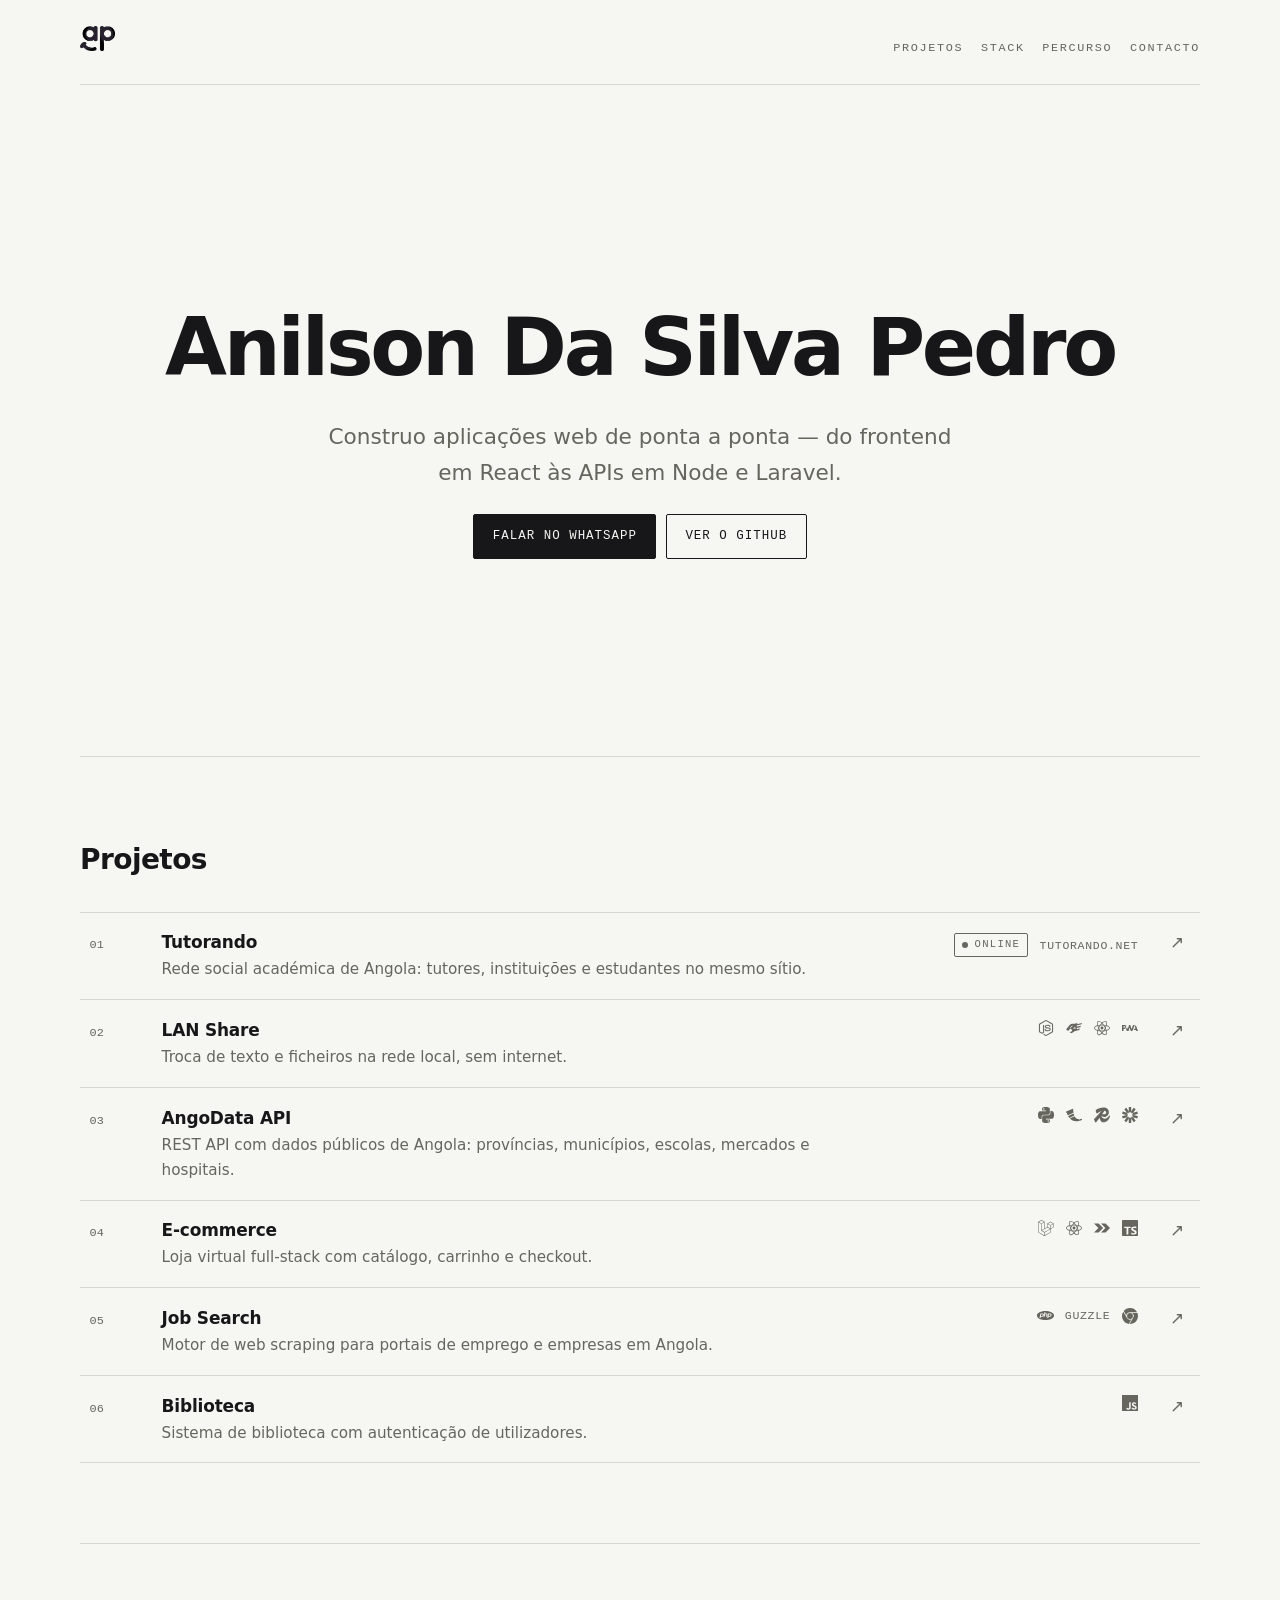
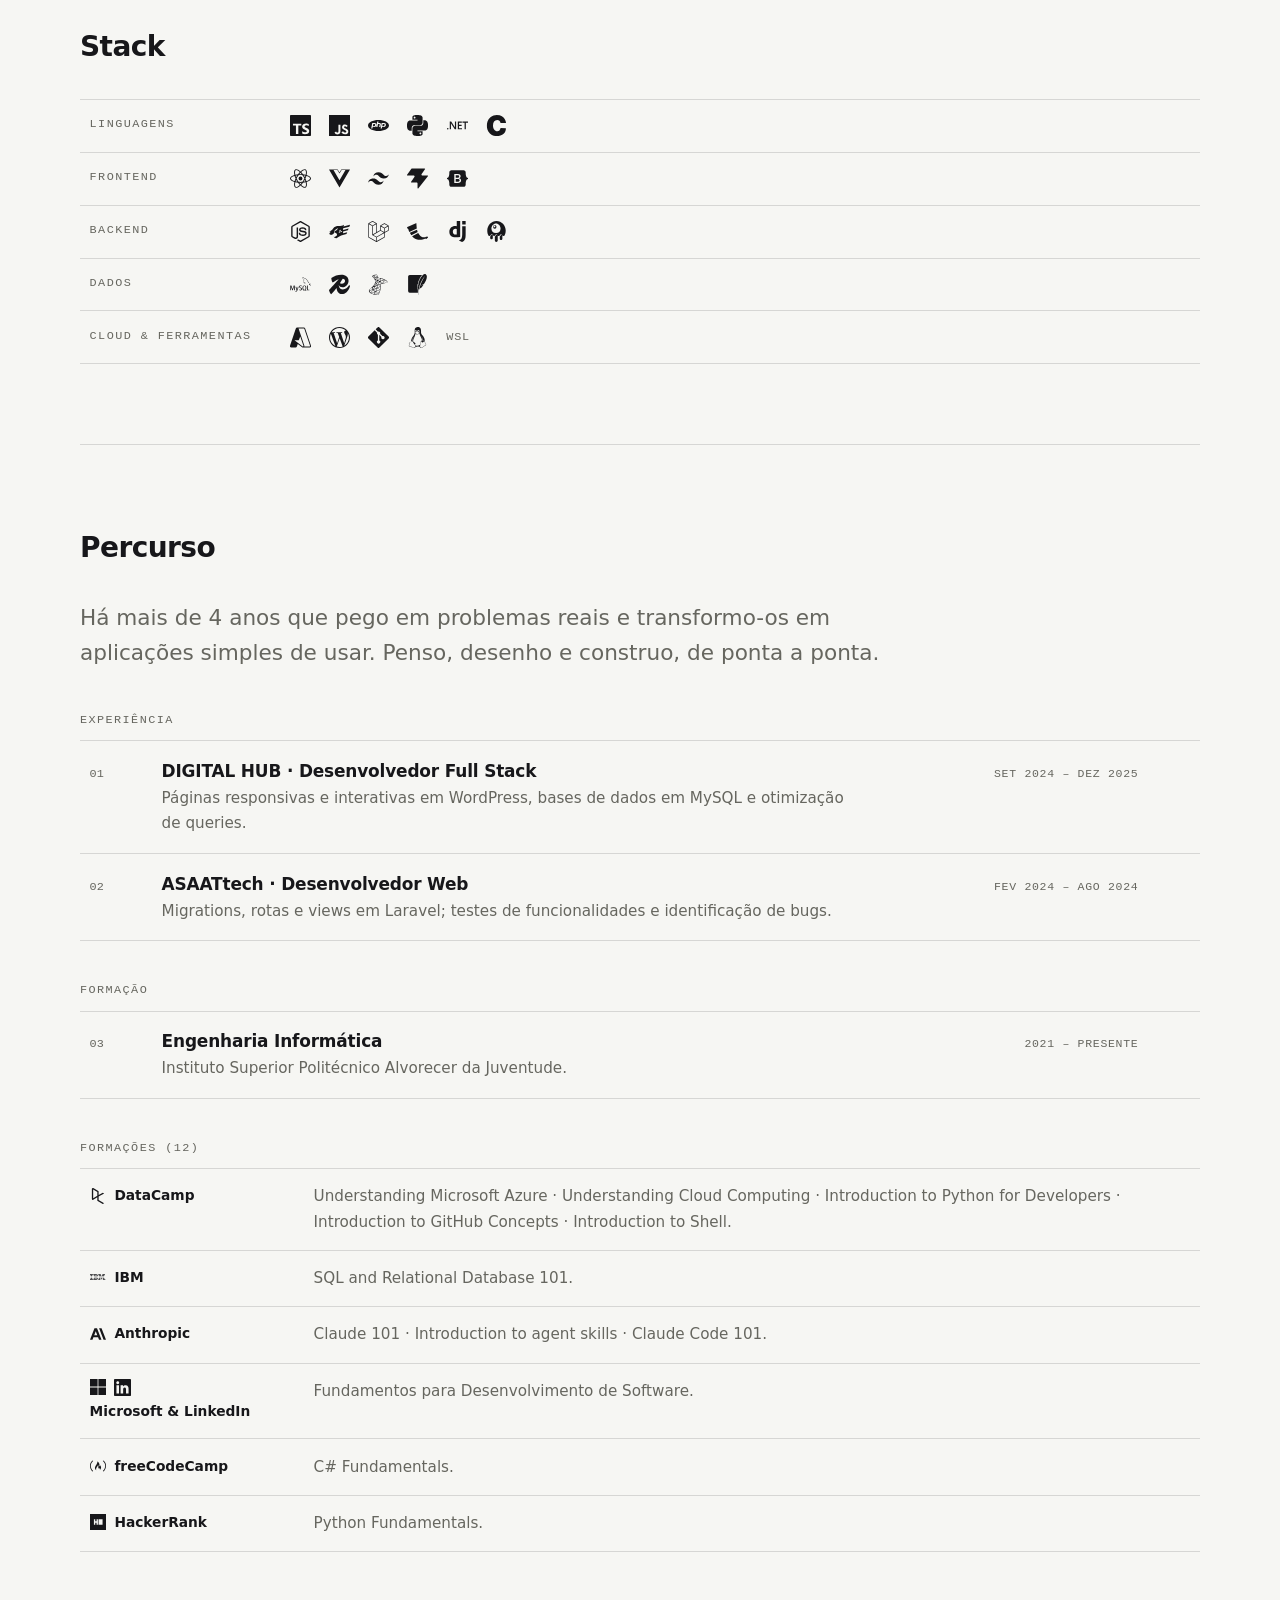
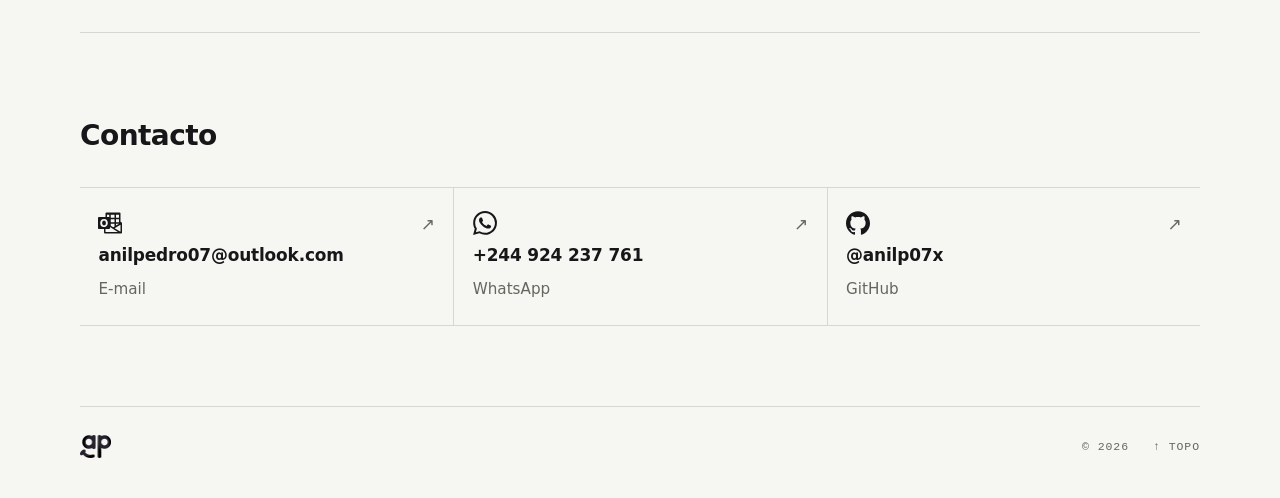
==== index.html @ 304716e7 "Entrada do percurso: problemas reais em aplicacoes simples" ====
<!doctype html>
<html lang="pt-AO">
<head>
  <meta charset="utf-8">
  <meta name="viewport" content="width=device-width, initial-scale=1">
  <title>Anilson Da Silva Pedro — Full-stack Developer</title>
  <meta name="description" content="Full-stack Developer em Luanda, Angola. React, Node.js, Laravel e Python. Projetos, stack e contactos.">
  <meta name="author" content="Anilson Da Silva Pedro">
  <meta name="color-scheme" content="light dark">
  <meta name="theme-color" content="#f6f6f3" media="(prefers-color-scheme: light)">
  <meta name="theme-color" content="#101012" media="(prefers-color-scheme: dark)">

  <!-- Atualize este endereço se o site não ficar em https://anilp07x.github.io/prtfolio/ -->
  <link rel="canonical" href="https://anilp07x.github.io/prtfolio/">
  <meta property="og:type" content="website">
  <meta property="og:locale" content="pt_AO">
  <meta property="og:title" content="Anilson Da Silva Pedro — Full-stack Developer">
  <meta property="og:description" content="Aplicações web de ponta a ponta: React, Node.js, Laravel e Python. Luanda, Angola.">
  <meta property="og:url" content="https://anilp07x.github.io/prtfolio/">
  <!-- Cartão de partilha: a imagem é gerada a partir do logo (1200×630, papel
       e tinta). Sem ela o WhatsApp e o LinkedIn partilham texto sem nenhuma
       imagem. Endereço a atualizar com os de cima, se o site mudar. -->
  <meta property="og:image" content="https://anilp07x.github.io/prtfolio/og.png">
  <meta property="og:image:width" content="1200">
  <meta property="og:image:height" content="630">
  <meta property="og:image:alt" content="Anilson Da Silva Pedro — Full-stack Developer, Luanda, Angola">
  <meta name="twitter:card" content="summary_large_image">
  <meta name="twitter:image" content="https://anilp07x.github.io/prtfolio/og.png">

  <link rel="icon" href="favicon.png" type="image/png" sizes="192x192">
  <link rel="stylesheet" href="assets/css/style.css">

  <script type="application/ld+json">
  {
    "@context": "https://schema.org",
    "@type": "Person",
    "name": "Anilson Da Silva Pedro",
    "jobTitle": "Full-stack Developer",
    "email": "mailto:anilpedro07@outlook.com",
    "address": { "@type": "PostalAddress", "addressLocality": "Luanda", "addressCountry": "AO" },
    "sameAs": ["https://github.com/anilp07x", "https://www.linkedin.com/in/anilson-pedro"],
    "knowsAbout": ["TypeScript", "React", "Node.js", "Fastify", "Laravel", "PHP", "Python", "Flask", "Redis", "Vue", "Tailwind CSS", "Vite", "C#"]
  }
  </script>
</head>
<body>
  <!-- O link de saltar fica fora do conteúdo suavizado: em foco aparece
       sempre no canto do ecrã, independentemente da posição do scroll. -->
  <a class="skip" href="#projetos">Saltar para os projetos</a>

  <!-- Barra persistente. Vive fora do wrapper do ScrollSmoother (que é fixo),
       por isso não é arrastada pelo conteúdo; aparece quando o cabeçalho sai
       de ecrã e marca a secção ativa. Sem JavaScript nunca aparece e o
       cabeçalho normal continua a fazer o trabalho. -->
  <div class="topbar" data-topbar>
    <div class="wrap topbar__inner">
      <a class="topbar__name" href="#topo">
        <img src="logo.png" alt="Anilson Da Silva Pedro" width="505" height="367">
      </a>
      <nav class="topbar__nav" aria-label="Navegação rápida">
        <a href="#projetos">Projetos</a>
        <a href="#stack">Stack</a>
        <a href="#percurso">Percurso</a>
        <a href="#contacto">Contacto</a>
      </nav>
    </div>
  </div>

  <!-- Estrutura pedida pelo ScrollSmoother: o wrapper é fixo e o conteúdo
       é deslocado por transform. Sem JavaScript os dois divs são blocos
       normais e a página rola como sempre. -->
  <div id="smooth-wrapper">
    <div id="smooth-content">
      <div class="wrap">
        <header class="top" id="topo">
          <a class="top__name" href="#topo">
            <img src="logo.png" alt="Anilson Da Silva Pedro" width="505" height="367">
          </a>
          <nav class="top__nav" aria-label="Secções">
            <a href="#projetos">Projetos</a>
            <a href="#stack">Stack</a>
            <a href="#percurso">Percurso</a>
            <a href="#contacto">Contacto</a>
          </nav>
        </header>

        <main>
          <section class="hero" aria-labelledby="nome" data-hero>
            <!-- Campo generativo desenhado em canvas atrás do texto: a grelha
                 de pontos abre um vazio com a forma do nome. É decoração — sem
                 JavaScript fica vazio e não se perde informação nenhuma. -->
            <canvas class="hero__field" data-field aria-hidden="true"></canvas>
            <span class="hero__rule" aria-hidden="true"></span>
            <h1 id="nome" data-split-words>Anilson Da Silva Pedro</h1>
            <div class="hero__foot">
              <p class="lead">Construo aplicações web de ponta a ponta — do frontend em React às APIs em Node e Laravel.</p>
              <p class="actions">
                <a class="btn btn--ink" href="https://wa.me/244924237761?text=Ol%C3%A1%20Anilson%2C%20vi%20o%20seu%20portf%C3%B3lio." target="_blank" rel="noopener">Falar no WhatsApp</a>
                <a class="btn" href="https://github.com/anilp07x" target="_blank" rel="noopener">Ver o GitHub</a>
              </p>
            </div>
          </section>

          <section class="section" id="projetos" aria-labelledby="projetos-h">
            <h2 id="projetos-h">Projetos</h2>
            <ul class="list">
              <li data-reveal>
                <a class="row" href="https://tutorando.net/" target="_blank" rel="noopener">
                  <span class="row__num">01</span>
                  <span class="row__body">
                    <span class="row__title">Tutorando</span>
                    <span class="row__desc">Rede social académica de Angola: tutores, instituições e estudantes no mesmo sítio.</span>
                  </span>
                  <span class="row__meta row__meta--live">
                    <span class="row__live">Online</span>
                    <span>tutorando.net</span>
                  </span>
                  <span class="row__arrow" aria-hidden="true">↗</span>
                </a>
              </li>
              <li data-reveal data-delay="0.04">
                <a class="row" href="https://github.com/anilp07x/lan-share" target="_blank" rel="noopener">
                  <span class="row__num">02</span>
                  <span class="row__body">
                    <span class="row__title">LAN Share</span>
                    <span class="row__desc">Troca de texto e ficheiros na rede local, sem internet.</span>
                  </span>
                  <span class="row__meta row__meta--icons">
                    <span class="icon icon--nodejs" role="img" aria-label="Node.js"></span>
                    <span class="icon icon--fastify" role="img" aria-label="Fastify"></span>
                    <span class="icon icon--react" role="img" aria-label="React"></span>
                    <span class="icon icon--pwa" role="img" aria-label="PWA"></span>
                  </span>
                  <span class="row__arrow" aria-hidden="true">↗</span>
                </a>
              </li>
              <li data-reveal data-delay="0.08">
                <a class="row" href="https://github.com/anilp07x/angodata-api" target="_blank" rel="noopener">
                  <span class="row__num">03</span>
                  <span class="row__body">
                    <span class="row__title">AngoData API</span>
                    <span class="row__desc">REST API com dados públicos de Angola: províncias, municípios, escolas, mercados e hospitais.</span>
                  </span>
                  <span class="row__meta row__meta--icons">
                    <span class="icon icon--python" role="img" aria-label="Python"></span>
                    <span class="icon icon--flask" role="img" aria-label="Flask"></span>
                    <span class="icon icon--redis" role="img" aria-label="Redis"></span>
                    <span class="icon icon--jwt" role="img" aria-label="JWT"></span>
                  </span>
                  <span class="row__arrow" aria-hidden="true">↗</span>
                </a>
              </li>
              <li data-reveal data-delay="0.12">
                <a class="row" href="https://github.com/anilp07x/e-commerce" target="_blank" rel="noopener">
                  <span class="row__num">04</span>
                  <span class="row__body">
                    <span class="row__title">E-commerce</span>
                    <span class="row__desc">Loja virtual full-stack com catálogo, carrinho e checkout.</span>
                  </span>
                  <span class="row__meta row__meta--icons">
                    <span class="icon icon--laravel" role="img" aria-label="Laravel"></span>
                    <span class="icon icon--react" role="img" aria-label="React"></span>
                    <span class="icon icon--inertia" role="img" aria-label="Inertia"></span>
                    <span class="icon icon--typescript" role="img" aria-label="TypeScript"></span>
                  </span>
                  <span class="row__arrow" aria-hidden="true">↗</span>
                </a>
              </li>
              <li data-reveal data-delay="0.16">
                <a class="row" href="https://github.com/anilp07x/job-search" target="_blank" rel="noopener">
                  <span class="row__num">05</span>
                  <span class="row__body">
                    <span class="row__title">Job Search</span>
                    <span class="row__desc">Motor de web scraping para portais de emprego e empresas em Angola.</span>
                  </span>
                  <span class="row__meta row__meta--icons">
                    <span class="icon icon--php" role="img" aria-label="PHP"></span>
                    <span>Guzzle</span>
                    <span class="icon icon--googlechrome" role="img" aria-label="Chrome headless"></span>
                  </span>
                  <span class="row__arrow" aria-hidden="true">↗</span>
                </a>
              </li>
              <li data-reveal data-delay="0.2">
                <a class="row" href="https://github.com/anilp07x/biblioteca" target="_blank" rel="noopener">
                  <span class="row__num">06</span>
                  <span class="row__body">
                    <span class="row__title">Biblioteca</span>
                    <span class="row__desc">Sistema de biblioteca com autenticação de utilizadores.</span>
                  </span>
                  <span class="row__meta row__meta--icons">
                    <span class="icon icon--javascript" role="img" aria-label="JavaScript"></span>
                  </span>
                  <span class="row__arrow" aria-hidden="true">↗</span>
                </a>
              </li>
            </ul>
          </section>

          <section class="section" id="stack" aria-labelledby="stack-h">
            <h2 id="stack-h">Stack</h2>
            <dl class="stack">
              <div data-reveal>
                <dt>Linguagens</dt>
                <dd class="stack__icons">
                  <span class="icon icon--typescript" role="img" aria-label="TypeScript"></span>
                  <span class="icon icon--javascript" role="img" aria-label="JavaScript"></span>
                  <span class="icon icon--php" role="img" aria-label="PHP"></span>
                  <span class="icon icon--python" role="img" aria-label="Python"></span>
                  <span class="icon icon--csharp" role="img" aria-label="C#"></span>
                  <span class="icon icon--c" role="img" aria-label="C"></span>
                </dd>
              </div>
              <div data-reveal data-delay="0.05">
                <dt>Frontend</dt>
                <dd class="stack__icons">
                  <span class="icon icon--react" role="img" aria-label="React"></span>
                  <span class="icon icon--vuejs" role="img" aria-label="Vue.js"></span>
                  <span class="icon icon--tailwindcss" role="img" aria-label="Tailwind CSS"></span>
                  <span class="icon icon--vite" role="img" aria-label="Vite"></span>
                  <span class="icon icon--bootstrap" role="img" aria-label="Bootstrap"></span>
                </dd>
              </div>
              <div data-reveal data-delay="0.1">
                <dt>Backend</dt>
                <dd class="stack__icons">
                  <span class="icon icon--nodejs" role="img" aria-label="Node.js"></span>
                  <span class="icon icon--fastify" role="img" aria-label="Fastify"></span>
                  <span class="icon icon--laravel" role="img" aria-label="Laravel"></span>
                  <span class="icon icon--flask" role="img" aria-label="Flask"></span>
                  <span class="icon icon--django" role="img" aria-label="Django"></span>
                  <span class="icon icon--livewire" role="img" aria-label="Livewire"></span>
                </dd>
              </div>
              <div data-reveal data-delay="0.15">
                <dt>Dados</dt>
                <dd class="stack__icons">
                  <span class="icon icon--mysql" role="img" aria-label="MySQL"></span>
                  <span class="icon icon--redis" role="img" aria-label="Redis"></span>
                  <span class="icon icon--sqlserver" role="img" aria-label="SQL Server"></span>
                  <span class="icon icon--sqlite" role="img" aria-label="SQLite"></span>
                </dd>
              </div>
              <div data-reveal data-delay="0.2">
                <dt>Cloud &amp; ferramentas</dt>
                <dd class="stack__icons">
                  <span class="icon icon--azure" role="img" aria-label="Microsoft Azure"></span>
                  <span class="icon icon--wordpress" role="img" aria-label="WordPress"></span>
                  <span class="icon icon--git" role="img" aria-label="Git"></span>
                  <span class="icon icon--linux" role="img" aria-label="Linux"></span>
                  <!-- O simple-icons não tem WSL, por isso fica como texto — o
                       mesmo tratamento do Guzzle nas linhas de projeto. -->
                  <span class="stack__text">WSL</span>
                </dd>
              </div>
            </dl>
          </section>

          <!-- Percurso: os dados do CV. As linhas são divs (não links) e por
               isso não invertem como as de projetos e contactos. -->
          <section class="section" id="percurso" aria-labelledby="percurso-h">
            <h2 id="percurso-h">Percurso</h2>
            <p class="lead percurso__lead">Há mais de 4 anos que pego em problemas reais e transformo-os em aplicações simples de usar. Penso, desenho e construo, de ponta a ponta.</p>

            <h3 class="sub">Experiência</h3>
            <ul class="list">
              <li data-reveal>
                <div class="row row--plain">
                  <span class="row__num">01</span>
                  <span class="row__body">
                    <span class="row__title">DIGITAL HUB · Desenvolvedor Full Stack</span>
                    <span class="row__desc">Páginas responsivas e interativas em WordPress, bases de dados em MySQL e otimização de queries.</span>
                  </span>
                  <span class="row__meta">Set 2024 – Dez 2025</span>
                </div>
              </li>
              <li data-reveal data-delay="0.05">
                <div class="row row--plain">
                  <span class="row__num">02</span>
                  <span class="row__body">
                    <span class="row__title">ASAATtech · Desenvolvedor Web</span>
                    <span class="row__desc">Migrations, rotas e views em Laravel; testes de funcionalidades e identificação de bugs.</span>
                  </span>
                  <span class="row__meta">Fev 2024 – Ago 2024</span>
                </div>
              </li>
            </ul>

            <h3 class="sub">Formação</h3>
            <ul class="list">
              <li data-reveal>
                <div class="row row--plain">
                  <span class="row__num">03</span>
                  <span class="row__body">
                    <span class="row__title">Engenharia Informática</span>
                    <span class="row__desc">Instituto Superior Politécnico Alvorecer da Juventude.</span>
                  </span>
                  <span class="row__meta">2021 – Presente</span>
                </div>
              </li>
            </ul>

            <h3 class="sub">Formações (12)</h3>
            <!-- Uma linha por entidade, com o logotipo no lugar da etiqueta.
                 Os nomes dos cursos ficam em texto: não dependem do hover. -->
            <dl class="stack certs">
              <div data-reveal>
                <dt><span class="icon icon--datacamp" role="img" aria-label="DataCamp"></span>DataCamp</dt>
                <dd>Understanding Microsoft Azure · Understanding Cloud Computing · Introduction to Python for Developers · Introduction to GitHub Concepts · Introduction to Shell.</dd>
              </div>
              <div data-reveal data-delay="0.04">
                <dt><span class="icon icon--ibm" role="img" aria-label="IBM"></span>IBM</dt>
                <dd>SQL and Relational Database 101.</dd>
              </div>
              <div data-reveal data-delay="0.08">
                <dt><span class="icon icon--anthropic" role="img" aria-label="Anthropic"></span>Anthropic</dt>
                <dd>Claude 101 · Introduction to agent skills · Claude Code 101.</dd>
              </div>
              <div data-reveal data-delay="0.12">
                <dt><span class="icon icon--microsoft" role="img" aria-label="Microsoft"></span><span class="icon icon--linkedin" role="img" aria-label="LinkedIn"></span>Microsoft &amp; LinkedIn</dt>
                <dd>Fundamentos para Desenvolvimento de Software.</dd>
              </div>
              <div data-reveal data-delay="0.16">
                <dt><span class="icon icon--freecodecamp" role="img" aria-label="freeCodeCamp"></span>freeCodeCamp</dt>
                <dd>C# Fundamentals.</dd>
              </div>
              <div data-reveal data-delay="0.2">
                <dt><span class="icon icon--hackerrank" role="img" aria-label="HackerRank"></span>HackerRank</dt>
                <dd>Python Fundamentals.</dd>
              </div>
            </dl>
          </section>

          <section class="section" id="contacto" aria-labelledby="contacto-h">
            <h2 id="contacto-h">Contacto</h2>
            <!-- Três canais, um por coluna (em ecrã estreito ficam empilhados).
                 Cada bloco é um link, por isso mantém a inversão e o popover
                 do ícone das listas. -->
            <div class="contacts">
              <a class="contact" href="mailto:anilpedro07@outlook.com" data-reveal>
                <span class="icon icon--outlook" data-tip="E-mail" aria-hidden="true"></span>
                <span class="contact__title">anilpedro07@outlook.com</span>
                <span class="contact__desc">E-mail</span>
                <span class="contact__arrow" aria-hidden="true">↗</span>
              </a>
              <a class="contact" href="https://wa.me/244924237761" target="_blank" rel="noopener" data-reveal data-delay="0.06">
                <span class="icon icon--whatsapp" data-tip="WhatsApp" aria-hidden="true"></span>
                <span class="contact__title">+244 924 237 761</span>
                <span class="contact__desc">WhatsApp</span>
                <span class="contact__arrow" aria-hidden="true">↗</span>
              </a>
              <a class="contact" href="https://github.com/anilp07x" target="_blank" rel="noopener" data-reveal data-delay="0.12">
                <span class="icon icon--github" data-tip="GitHub" aria-hidden="true"></span>
                <span class="contact__title">@anilp07x</span>
                <span class="contact__desc">GitHub</span>
                <span class="contact__arrow" aria-hidden="true">↗</span>
              </a>
            </div>
          </section>
        </main>

        <footer class="foot">
          <img class="foot__mark" src="logo.png" alt="Anilson Da Silva Pedro" width="505" height="367">
          <p class="foot__end">
            <span>© <span id="year">2026</span></span>
            <a class="foot__top" href="#topo">↑ Topo</a>
          </p>
        </footer>
      </div>
    </div>
  </div>

  <script src="assets/vendor/gsap.min.js" defer></script>
  <script src="assets/vendor/ScrollTrigger.min.js" defer></script>
  <script src="assets/vendor/ScrollSmoother.min.js" defer></script>
  <script src="assets/vendor/SplitText.min.js" defer></script>
  <script src="assets/js/main.js" defer></script>
</body>
</html>
---- assets/css/style.css ----
/* Portfólio — papel e tinta, hairlines, tipografia do sistema. O GSAP anima a
   entrada e o scroll; o herói tem um campo de pontos em canvas (ver main.js). */

:root {
  color-scheme: light dark;

  --paper: #f6f6f3;
  --ink: #17171a;
  --muted: #66665f;
  --line: rgba(23, 23, 26, .14);
  --on-inverse-soft: rgba(246, 246, 243, .72);

  --bg: var(--paper);
  --fg: var(--ink);

  --sans: system-ui, -apple-system, "Segoe UI", Roboto, "Helvetica Neue", Arial, sans-serif;
  --mono: ui-monospace, SFMono-Regular, "SF Mono", Menlo, Consolas, "Liberation Mono", monospace;

  --wrap: 76rem;
  --pad: clamp(1.25rem, 4vw, 3rem);
  --hair: 1px solid var(--line);
  --ease: cubic-bezier(.2, .6, .2, 1);
}

@media (prefers-color-scheme: dark) {
  :root {
    --paper: #101012;
    --ink: #ececea;
    --muted: #a3a39c;
    --line: rgba(236, 236, 234, .16);
    --on-inverse-soft: rgba(16, 16, 18, .72);
  }
}

*, *::before, *::after { box-sizing: border-box; }

/* Sem `scroll-behavior: smooth`: quem suaviza o scroll é o ScrollSmoother e a
   transição nativa entraria em conflito com ele. Sem JavaScript o salto é
   imediato, que é o comportamento correto para movimento reduzido. */
html {
  -webkit-text-size-adjust: 100%;
}

body {
  margin: 0;
  background: var(--bg);
  color: var(--fg);
  font-family: var(--sans);
  font-size: clamp(1rem, .96rem + .18vw, 1.06rem);
  line-height: 1.65;
  -webkit-font-smoothing: antialiased;
}

.wrap {
  max-width: var(--wrap);
  margin-inline: auto;
  padding-inline: var(--pad);
}

::selection { background: var(--fg); color: var(--bg); }

/* ---------- cabeçalho ---------- */

.top {
  display: flex;
  flex-wrap: wrap;
  align-items: baseline;
  justify-content: space-between;
  gap: .5rem 1.5rem;
  padding-block: 1.6rem;
}

.top__nav,
.topbar__nav {
  display: flex;
  gap: 1.1rem;
  font-family: var(--mono);
  font-size: .74rem;
  letter-spacing: .14em;
  text-transform: uppercase;
}

/* O nome é o logo (imagem), não texto. */
.top__name,
.topbar__name { display: inline-flex; }

.top__name img { display: block; width: auto; height: 1.6rem; }

.topbar__name img { display: block; width: auto; height: 1.15rem; }

/* O logo é tinta escura: no tema escuro inverte, senão sumia no papel escuro. */
@media (prefers-color-scheme: dark) {
  .top__name img,
  .topbar__name img,
  .foot__mark { filter: invert(1); }
}

.top__nav a,
.topbar__nav a {
  position: relative;
  color: var(--muted);
  text-decoration: none;
  transition: color .18s var(--ease);
}

.top__nav a:hover,
.topbar__nav a:hover { color: var(--fg); }

/* ---------- barra persistente ---------- */

/* Vive fora do wrapper do ScrollSmoother (que é fixo), por isso não é
   arrastada pelo conteúdo. Sem JavaScript nunca é ativada e o cabeçalho
   normal continua a fazer o trabalho. */
.topbar {
  position: fixed;
  inset: 0 0 auto 0;
  z-index: 8;
  visibility: hidden;
  transform: translateY(-100%);
  background: var(--bg);
  border-bottom: var(--hair);
  transition: transform .3s var(--ease), visibility 0s linear .3s;
}

/* Na saída o `visibility` atrasa, para a barra não desaparecer de repente
   enquanto desliza. Escondida fica fora da árvore de acessibilidade e do tab. */
.topbar.is-on {
  visibility: visible;
  transform: none;
  transition: transform .3s var(--ease), visibility 0s;
}

.topbar__inner {
  display: flex;
  align-items: center;
  justify-content: space-between;
  gap: .75rem 1.5rem;
  padding-block: .7rem;
}

/* Secção ativa: tinta cheia e um filete por baixo, como as réguas da página. */
.topbar__nav a.is-active { color: var(--fg); }

.topbar__nav a.is-active::after {
  content: "";
  position: absolute;
  left: 0;
  right: 0;
  bottom: -.35em;
  height: 1px;
  background: currentColor;
}

/* ---------- herói ---------- */

.hero {
  position: relative;
  display: grid;
  align-content: center;
  gap: clamp(1.4rem, 3.5vh, 2.2rem);
  min-height: min(76vh, 42rem);
  padding-block: clamp(2.5rem, 8vh, 4.5rem) clamp(2rem, 5vh, 3.5rem);
  text-align: center;
}

/* Régua que o GSAP desenha no arranque. */
.hero__rule {
  position: absolute;
  inset: 0 0 auto 0;
  height: 1px;
  background: var(--line);
  transform-origin: 0 50%;
}

/* Campo generativo: canvas decorativo, esticado por todo o herói e atrás de
   tudo. Não recebe cliques nem aparece em leitores de ecrã. */
.hero__field {
  position: absolute;
  inset: 0;
  z-index: 0;
  display: block;
  width: 100%;
  height: 100%;
  pointer-events: none;
}

/* O conteúdo sobe acima do campo (é posicionado, para vencer a camada do
   canvas). A régua já é posicionada e vem depois no DOM, logo fica acima. */
#nome,
.hero__foot {
  position: relative;
  z-index: 1;
}

h1 {
  margin: 0;
  font-size: clamp(2.2rem, 6.5vw, 5rem);
  line-height: .98;
  letter-spacing: -.04em;
  font-weight: 800;
  text-wrap: balance;
}

/* Máscara de cada palavra do nome, criada pelo SplitText (`.word-mask`, com a
   palavra em `.word`); sem o plugin, main.js cria exatamente a mesma
   estrutura. O padding dá espaço a acentos e descidas e as margens negativas
   devolvem esse espaço ao layout, para nada ficar cortado. */
.word-mask {
  display: inline-block;
  overflow: clip;
  padding: .08em 0 .2em;
  margin: -.08em 0 -.2em;
}

.word { display: inline-block; }

/* Bio e botões centrados, um sob o outro, sob o nome. */
.hero__foot {
  display: grid;
  gap: 1.5rem;
}

.lead {
  margin: 0 auto;
  max-width: 46ch;
  font-size: clamp(1.05rem, 1rem + .55vw, 1.35rem);
  color: var(--muted);
}

.actions {
  display: flex;
  flex-wrap: wrap;
  justify-content: center;
  gap: .6rem;
  margin: 0;
}

.btn {
  display: inline-block;
  padding: .68rem 1.15rem;
  border: 1px solid var(--fg);
  border-radius: 2px;
  font-family: var(--mono);
  font-size: .78rem;
  letter-spacing: .08em;
  text-transform: uppercase;
  text-decoration: none;
  color: var(--fg);
  transition: background-color .18s var(--ease), color .18s var(--ease);
}

.btn:hover { background: var(--fg); color: var(--bg); }

.btn--ink { background: var(--fg); color: var(--bg); }

.btn--ink:hover { background: transparent; color: var(--fg); }

/* ---------- secções ---------- */

.section {
  padding-block: clamp(2.75rem, 9vh, 5rem);
  border-top: var(--hair);
}

h2 {
  margin: 0 0 1.75rem;
  font-size: clamp(1.25rem, 1rem + 1.1vw, 1.75rem);
  letter-spacing: -.02em;
  font-weight: 700;
}

/* ---------- listas (projetos e percurso) ---------- */

.list {
  list-style: none;
  margin: 0;
  padding: 0;
  border-top: var(--hair);
}

.list > li { border-bottom: var(--hair); }

.row {
  display: grid;
  grid-template-columns: 2.5rem minmax(0, 1fr) auto 1.25rem;
  grid-template-areas: "num body meta arrow";
  gap: .35rem 2rem;
  align-items: baseline;
  padding: 1.05rem .6rem;
  color: inherit;
  text-decoration: none;
  transition: background-color .18s var(--ease), color .18s var(--ease);
  /* O popover de qualquer ícone dentro da linha inverte com ela, senão seria
     tinta sobre tinta na inversão do hover. */
  --tip-bg: var(--bg);
  --tip-fg: var(--fg);
}

.row__num {
  grid-area: num;
  font-family: var(--mono);
  font-size: .74rem;
  color: var(--muted);
}

.row__body { grid-area: body; min-width: 0; }

.row__title { display: block; font-weight: 600; letter-spacing: -.01em; }

.row__desc {
  display: block;
  max-width: 72ch;
  font-size: .95rem;
  color: var(--muted);
}

.row__meta {
  grid-area: meta;
  font-family: var(--mono);
  font-size: .72rem;
  letter-spacing: .06em;
  text-transform: uppercase;
  text-align: right;
  color: var(--muted);
}

/* Selo do projeto que está ao vivo. Borda e ponto a currentColor, por isso
   acompanham a inversão da linha sem nada especial. */
.row__meta--live {
  display: flex;
  flex-wrap: wrap;
  align-items: center;
  justify-content: flex-end;
  gap: .45rem .7rem;
}

.row__live {
  display: inline-flex;
  align-items: center;
  gap: .4rem;
  padding: .12rem .45rem;
  border: 1px solid currentColor;
  border-radius: 2px;
  font-size: .66rem;
  letter-spacing: .12em;
}

.row__live::before {
  content: "";
  width: .4rem;
  height: .4rem;
  border-radius: 50%;
  background: currentColor;
}

/* Stack do projeto em ícones, encostada à direita como o texto era. */
.row__meta--icons {
  display: flex;
  flex-wrap: wrap;
  align-items: center;
  justify-content: flex-end;
  gap: .5rem .7rem;
}

.row__meta--icons .icon { width: 1.05rem; height: 1.05rem; }

.row__arrow {
  grid-area: arrow;
  font-family: var(--mono);
  color: var(--muted);
}

/* A cor do texto acompanha a do fundo: na inversão nada "salta" à frente,
   e a linha nunca fica com texto claro sobre papel. */
.row__num,
.row__desc,
.row__meta,
.row__arrow { transition: color .18s var(--ease); }

/* Inversão no hover: é aqui que o portfólio ganha carácter. As linhas do
   percurso não são links e por isso ficam de fora. */
@media (hover: hover) and (pointer: fine) {
  .row:not(.row--plain):hover {
    background: var(--fg);
    color: var(--bg);
    --muted: var(--on-inverse-soft);
  }
}

.row:focus-visible {
  background: var(--fg);
  color: var(--bg);
  --muted: var(--on-inverse-soft);
  outline: 2px solid var(--fg);
  outline-offset: 2px;
}

@media (max-width: 760px) {
  .row {
    grid-template-columns: 2rem minmax(0, 1fr) 1.25rem;
    grid-template-areas:
      "num body arrow"
      ". meta meta";
  }

  .row__meta { margin-top: .15rem; text-align: left; }

  .row__meta--icons { justify-content: flex-start; }

  .row__meta--live { justify-content: flex-start; }
}

/* ---------- contactos ---------- */

/* Três canais, um por coluna: o ecrã passa a fazer a régua que as linhas
   faziam. Cada bloco continua a ser um link, por isso mantém a inversão e o
   popover do ícone — o ícone é decorativo (aria-hidden), o nome do canal está
   no bloco e o data-tip serve só ao popover. */
.contacts {
  display: grid;
  grid-template-columns: repeat(3, minmax(0, 1fr));
  border-top: var(--hair);
}

.contact {
  position: relative;
  display: grid;
  align-content: start;
  gap: .45rem;
  padding: 1.4rem 1.15rem;
  border-bottom: var(--hair);
  color: inherit;
  text-decoration: none;
  transition: background-color .18s var(--ease), color .18s var(--ease);
  /* O popover do ícone inverte com o bloco, senão era tinta sobre tinta. */
  --tip-bg: var(--bg);
  --tip-fg: var(--fg);
}

/* Régua entre colunas, sem fechar os bordos da grelha. */
.contact + .contact { border-left: var(--hair); }

.contact .icon { width: 1.5rem; height: 1.5rem; }

/* Encostado à esquerda: encostado ao centro sairia pelo bordo do ecrã. */
.contact .icon::after { content: attr(data-tip); left: 0; translate: 0; }

.contact__title {
  font-weight: 600;
  letter-spacing: -.01em;
  overflow-wrap: anywhere;
}

.contact__desc {
  font-size: .95rem;
  color: var(--muted);
  transition: color .18s var(--ease);
}

/* Seta no canto, onde a linha a tinha no fim da grelha. */
.contact__arrow {
  position: absolute;
  top: 1.4rem;
  right: 1.15rem;
  color: var(--muted);
  transition: color .18s var(--ease);
}

@media (hover: hover) and (pointer: fine) {
  .contact:hover {
    background: var(--fg);
    color: var(--bg);
    --muted: var(--on-inverse-soft);
  }
}

.contact:focus-visible {
  background: var(--fg);
  color: var(--bg);
  --muted: var(--on-inverse-soft);
  outline: 2px solid var(--fg);
  outline-offset: 2px;
}

/* Empilhados: com três canais, duas colunas deixariam um buraco na última
   linha, por isso o corte é direto para uma. */
@media (max-width: 760px) {
  .contacts { grid-template-columns: 1fr; }

  .contact + .contact { border-left: 0; }
}

/* ---------- percurso ---------- */

/* Etiqueta de subsecção, mono e discreta como as etiquetas da stack. */
.sub {
  margin: 2.5rem 0 .6rem;
  font-family: var(--mono);
  font-size: .74rem;
  letter-spacing: .12em;
  text-transform: uppercase;
  font-weight: 500;
  color: var(--muted);
}

/* A entrada do percurso ocupa a largura toda com uma medida de leitura. */
.percurso__lead {
  margin: 0;
  max-width: 62ch;
}

/* Linhas que não são links (percurso): mesma grelha, sem convite ao clique. */
.row--plain { cursor: default; }

/* Formações: uma linha por entidade, com o logotipo no lugar da etiqueta. O
   rótulo é mais largo do que o da stack — a Microsoft & LinkedIn leva dois
   logotipos. (O prefixo .stack é necessário para vencer as regras da grelha
   base, que estão mais abaixo no ficheiro.) */
.stack.certs > div { grid-template-columns: 12.5rem minmax(0, 1fr); }

.stack.certs dt {
  display: flex;
  flex-wrap: wrap;
  align-items: center;
  /* O rótulo encosta ao topo da linha (a lista de cursos pode ocupar duas
     linhas): assim o logotipo fica à altura do primeiro curso, e não a meio. */
  align-self: start;
  gap: .3rem .5rem;
  font-family: var(--sans);
  font-size: .86rem;
  font-weight: 600;
  letter-spacing: normal;
  text-transform: none;
  color: var(--fg);
}

.stack.certs dt .icon { width: 1.05rem; height: 1.05rem; }

.stack.certs dd { font-size: .95rem; color: var(--muted); }

/* ---------- stack ---------- */

.stack { margin: 0; border-top: var(--hair); }

.stack > div {
  display: grid;
  grid-template-columns: 11rem minmax(0, 1fr);
  gap: .3rem 1.5rem;
  padding: .95rem .6rem;
  border-bottom: var(--hair);
}

.stack dt {
  font-family: var(--mono);
  font-size: .74rem;
  letter-spacing: .12em;
  text-transform: uppercase;
  color: var(--muted);
}

.stack dd { margin: 0; }

/* Ícones (stack e linhas de projeto): o desenho vem de uma máscara SVG em
   data URI — um url() para um ficheiro .svg externo não carrega a partir de
   file://. Herdam a cor do texto por currentColor, logo servem os dois temas
   sem filtros. Os SVG são do simple-icons (24×24, monocromáticos).
   A máscara vive no ::before: se estivesse no próprio .icon, o popover do
   ::after também sairia mascarado (só se veria tinta dentro da caixa). */
.stack__icons {
  display: flex;
  flex-wrap: wrap;
  align-items: center;
  gap: .9rem 1.1rem;
}

/* Nome sem logotipo (o simple-icons não tem WSL), no mesmo tom mono das
   etiquetas: fala a língua dos ícones sem fingir um desenho. */
.stack__text {
  font-family: var(--mono);
  font-size: .74rem;
  letter-spacing: .06em;
  text-transform: uppercase;
  color: var(--muted);
}

.icon {
  --icon: "";
  position: relative;
  display: inline-flex;
  width: 1.35rem;
  height: 1.35rem;
}

.icon::before {
  content: "";
  position: absolute;
  inset: 0;
  background-color: currentColor;
  -webkit-mask-image: var(--icon);
          mask-image: var(--icon);
  -webkit-mask-repeat: no-repeat;
          mask-repeat: no-repeat;
  -webkit-mask-position: center;
          mask-position: center;
  -webkit-mask-size: contain;
          mask-size: contain;
}

/* Popover com o nome da tecnologia, ao passar o rato. Com display:none fora
   do hover não conta para o overflow enquanto está escondido. */
.icon::after {
  content: attr(aria-label);
  position: absolute;
  bottom: calc(100% + .5rem);
  left: 50%;
  z-index: 6;
  display: none;
  padding: .3rem .55rem;
  border-radius: 3px;
  background: var(--tip-bg, var(--fg));
  color: var(--tip-fg, var(--bg));
  font-family: var(--mono);
  font-size: .66rem;
  letter-spacing: .04em;
  line-height: 1.2;
  text-transform: none;
  white-space: nowrap;
  pointer-events: none;
  translate: -50% 0;
}

/* O popover do último ícone de uma linha encosta à direita, para não sair
   pelo bordo do ecrã. */
.row__meta--icons .icon:last-child::after { left: auto; right: 0; translate: 0; }

@supports ((-webkit-mask-image: url("a")) or (mask-image: url("a"))) {
  /* Só com rato: no toque não há hover e o aria-label chega aos leitores. */
  @media (hover: hover) and (pointer: fine) {
    .icon:hover::after { display: block; animation: icon-tip .14s var(--ease); }
  }
}

@keyframes icon-tip {
  from { opacity: 0; transform: translateY(.28rem); }
  to { opacity: 1; transform: none; }
}

/* Sem suporte a mask, o ::before seria um quadrado cheio: mostra-se o nome em
   texto (informação equivalente). */
@supports not ((-webkit-mask-image: url("a")) or (mask-image: url("a"))) {
  .icon { width: auto; height: auto; }
  .icon::before { display: none; }
  .icon::after {
    position: static;
    display: inline;
    padding: 0;
    background: none;
    color: inherit;
    font: inherit;
    letter-spacing: inherit;
    translate: none;
    transform: none;
  }
}

.icon--typescript        { --icon: url("data:image/svg+xml,%3Csvg xmlns='http://www.w3.org/2000/svg' viewBox='0 0 24 24'%3E%3Cpath d='M1.125 0C.502 0 0 .502 0 1.125v21.75C0 23.498.502 24 1.125 24h21.75c.623 0 1.125-.502 1.125-1.125V1.125C24 .502 23.498 0 22.875 0zm17.363 9.75c.612 0 1.154.037 1.627.111a6.38 6.38 0 0 1 1.306.34v2.458a3.95 3.95 0 0 0-.643-.361 5.093 5.093 0 0 0-.717-.26 5.453 5.453 0 0 0-1.426-.2c-.3 0-.573.028-.819.086a2.1 2.1 0 0 0-.623.242c-.17.104-.3.229-.393.374a.888.888 0 0 0-.14.49c0 .196.053.373.156.529.104.156.252.304.443.444s.423.276.696.41c.273.135.582.274.926.416.47.197.892.407 1.266.628.374.222.695.473.963.753.268.279.472.598.614.957.142.359.214.776.214 1.253 0 .657-.125 1.21-.373 1.656a3.033 3.033 0 0 1-1.012 1.085 4.38 4.38 0 0 1-1.487.596c-.566.12-1.163.18-1.79.18a9.916 9.916 0 0 1-1.84-.164 5.544 5.544 0 0 1-1.512-.493v-2.63a5.033 5.033 0 0 0 3.237 1.2c.333 0 .624-.03.872-.09.249-.06.456-.144.623-.25.166-.108.29-.234.373-.38a1.023 1.023 0 0 0-.074-1.089 2.12 2.12 0 0 0-.537-.5 5.597 5.597 0 0 0-.807-.444 27.72 27.72 0 0 0-1.007-.436c-.918-.383-1.602-.852-2.053-1.405-.45-.553-.676-1.222-.676-2.005 0-.614.123-1.141.369-1.582.246-.441.58-.804 1.004-1.089a4.494 4.494 0 0 1 1.47-.629 7.536 7.536 0 0 1 1.77-.201zm-15.113.188h9.563v2.166H9.506v9.646H6.789v-9.646H3.375z'/%3E%3C/svg%3E"); }
.icon--javascript        { --icon: url("data:image/svg+xml,%3Csvg xmlns='http://www.w3.org/2000/svg' viewBox='0 0 24 24'%3E%3Cpath d='M0 0h24v24H0V0zm22.034 18.276c-.175-1.095-.888-2.015-3.003-2.873-.736-.345-1.554-.585-1.797-1.14-.091-.33-.105-.51-.046-.705.15-.646.915-.84 1.515-.66.39.12.75.42.976.9 1.034-.676 1.034-.676 1.755-1.125-.27-.42-.404-.601-.586-.78-.63-.705-1.469-1.065-2.834-1.034l-.705.089c-.676.165-1.32.525-1.71 1.005-1.14 1.291-.811 3.541.569 4.471 1.365 1.02 3.361 1.244 3.616 2.205.24 1.17-.87 1.545-1.966 1.41-.811-.18-1.26-.586-1.755-1.336l-1.83 1.051c.21.48.45.689.81 1.109 1.74 1.756 6.09 1.666 6.871-1.004.029-.09.24-.705.074-1.65l.046.067zm-8.983-7.245h-2.248c0 1.938-.009 3.864-.009 5.805 0 1.232.063 2.363-.138 2.711-.33.689-1.18.601-1.566.48-.396-.196-.597-.466-.83-.855-.063-.105-.11-.196-.127-.196l-1.825 1.125c.305.63.75 1.172 1.324 1.517.855.51 2.004.675 3.207.405.783-.226 1.458-.691 1.811-1.411.51-.93.402-2.07.397-3.346.012-2.054 0-4.109 0-6.179l.004-.056z'/%3E%3C/svg%3E"); }
.icon--php               { --icon: url("data:image/svg+xml,%3Csvg xmlns='http://www.w3.org/2000/svg' viewBox='0 0 24 24'%3E%3Cpath d='M7.01 10.207h-.944l-.515 2.648h.838c.556 0 .97-.105 1.242-.314.272-.21.455-.559.55-1.049.092-.47.05-.802-.124-.995-.175-.193-.523-.29-1.047-.29zM12 5.688C5.373 5.688 0 8.514 0 12s5.373 6.313 12 6.313S24 15.486 24 12c0-3.486-5.373-6.312-12-6.312zm-3.26 7.451c-.261.25-.575.438-.917.551-.336.108-.765.164-1.285.164H5.357l-.327 1.681H3.652l1.23-6.326h2.65c.797 0 1.378.209 1.744.628.366.418.476 1.002.33 1.752a2.836 2.836 0 0 1-.305.847c-.143.255-.33.49-.561.703zm4.024.715l.543-2.799c.063-.318.039-.536-.068-.651-.107-.116-.336-.174-.687-.174H11.46l-.704 3.625H9.388l1.23-6.327h1.367l-.327 1.682h1.218c.767 0 1.295.134 1.586.401s.378.7.263 1.299l-.572 2.944h-1.389zm7.597-2.265a2.782 2.782 0 0 1-.305.847c-.143.255-.33.49-.561.703a2.44 2.44 0 0 1-.917.551c-.336.108-.765.164-1.286.164h-1.18l-.327 1.682h-1.378l1.23-6.326h2.649c.797 0 1.378.209 1.744.628.366.417.477 1.001.331 1.751zM17.766 10.207h-.943l-.516 2.648h.838c.557 0 .971-.105 1.242-.314.272-.21.455-.559.551-1.049.092-.47.049-.802-.125-.995s-.524-.29-1.047-.29z'/%3E%3C/svg%3E"); }
.icon--python            { --icon: url("data:image/svg+xml,%3Csvg xmlns='http://www.w3.org/2000/svg' viewBox='0 0 24 24'%3E%3Cpath d='M14.25.18l.9.2.73.26.59.3.45.32.34.34.25.34.16.33.1.3.04.26.02.2-.01.13V8.5l-.05.63-.13.55-.21.46-.26.38-.3.31-.33.25-.35.19-.35.14-.33.1-.3.07-.26.04-.21.02H8.77l-.69.05-.59.14-.5.22-.41.27-.33.32-.27.35-.2.36-.15.37-.1.35-.07.32-.04.27-.02.21v3.06H3.17l-.21-.03-.28-.07-.32-.12-.35-.18-.36-.26-.36-.36-.35-.46-.32-.59-.28-.73-.21-.88-.14-1.05-.05-1.23.06-1.22.16-1.04.24-.87.32-.71.36-.57.4-.44.42-.33.42-.24.4-.16.36-.1.32-.05.24-.01h.16l.06.01h8.16v-.83H6.18l-.01-2.75-.02-.37.05-.34.11-.31.17-.28.25-.26.31-.23.38-.2.44-.18.51-.15.58-.12.64-.1.71-.06.77-.04.84-.02 1.27.05zm-6.3 1.98l-.23.33-.08.41.08.41.23.34.33.22.41.09.41-.09.33-.22.23-.34.08-.41-.08-.41-.23-.33-.33-.22-.41-.09-.41.09zm13.09 3.95l.28.06.32.12.35.18.36.27.36.35.35.47.32.59.28.73.21.88.14 1.04.05 1.23-.06 1.23-.16 1.04-.24.86-.32.71-.36.57-.4.45-.42.33-.42.24-.4.16-.36.09-.32.05-.24.02-.16-.01h-8.22v.82h5.84l.01 2.76.02.36-.05.34-.11.31-.17.29-.25.25-.31.24-.38.2-.44.17-.51.15-.58.13-.64.09-.71.07-.77.04-.84.01-1.27-.04-1.07-.14-.9-.2-.73-.25-.59-.3-.45-.33-.34-.34-.25-.34-.16-.33-.1-.3-.04-.25-.02-.2.01-.13v-5.34l.05-.64.13-.54.21-.46.26-.38.3-.32.33-.24.35-.2.35-.14.33-.1.3-.06.26-.04.21-.02.13-.01h5.84l.69-.05.59-.14.5-.21.41-.28.33-.32.27-.35.2-.36.15-.36.1-.35.07-.32.04-.28.02-.21V6.07h2.09l.14.01zm-6.47 14.25l-.23.33-.08.41.08.41.23.33.33.23.41.08.41-.08.33-.23.23-.33.08-.41-.08-.41-.23-.33-.33-.23-.41-.08-.41.08z'/%3E%3C/svg%3E"); }
.icon--csharp            { --icon: url("data:image/svg+xml,%3Csvg xmlns='http://www.w3.org/2000/svg' viewBox='0 0 24 24'%3E%3Cpath d='M24 8.77h-2.468v7.565h-1.425V8.77h-2.462V7.53H24zm-6.852 7.565h-4.821V7.53h4.63v1.24h-3.205v2.494h2.953v1.234h-2.953v2.604h3.396zm-6.708 0H8.882L4.78 9.863a2.896 2.896 0 0 1-.258-.51h-.036c.032.189.048.592.048 1.21v5.772H3.157V7.53h1.659l3.965 6.32c.167.261.275.442.323.54h.024c-.04-.233-.06-.629-.06-1.185V7.529h1.372zm-8.703-.693a.868.829 0 0 1-.869.829.868.829 0 0 1-.868-.83.868.829 0 0 1 .868-.828.868.829 0 0 1 .869.829Z'/%3E%3C/svg%3E"); }
.icon--react             { --icon: url("data:image/svg+xml,%3Csvg xmlns='http://www.w3.org/2000/svg' viewBox='0 0 24 24'%3E%3Cpath d='M14.23 12.004a2.236 2.236 0 0 1-2.235 2.236 2.236 2.236 0 0 1-2.236-2.236 2.236 2.236 0 0 1 2.235-2.236 2.236 2.236 0 0 1 2.236 2.236zm2.648-10.69c-1.346 0-3.107.96-4.888 2.622-1.78-1.653-3.542-2.602-4.887-2.602-.41 0-.783.093-1.106.278-1.375.793-1.683 3.264-.973 6.365C1.98 8.917 0 10.42 0 12.004c0 1.59 1.99 3.097 5.043 4.03-.704 3.113-.39 5.588.988 6.38.32.187.69.275 1.102.275 1.345 0 3.107-.96 4.888-2.624 1.78 1.654 3.542 2.603 4.887 2.603.41 0 .783-.09 1.106-.275 1.374-.792 1.683-3.263.973-6.365C22.02 15.096 24 13.59 24 12.004c0-1.59-1.99-3.097-5.043-4.032.704-3.11.39-5.587-.988-6.38-.318-.184-.688-.277-1.092-.278zm-.005 1.09v.006c.225 0 .406.044.558.127.666.382.955 1.835.73 3.704-.054.46-.142.945-.25 1.44-.96-.236-2.006-.417-3.107-.534-.66-.905-1.345-1.727-2.035-2.447 1.592-1.48 3.087-2.292 4.105-2.295zm-9.77.02c1.012 0 2.514.808 4.11 2.28-.686.72-1.37 1.537-2.02 2.442-1.107.117-2.154.298-3.113.538-.112-.49-.195-.964-.254-1.42-.23-1.868.054-3.32.714-3.707.19-.09.4-.127.563-.132zm4.882 3.05c.455.468.91.992 1.36 1.564-.44-.02-.89-.034-1.345-.034-.46 0-.915.01-1.36.034.44-.572.895-1.096 1.345-1.565zM12 8.1c.74 0 1.477.034 2.202.093.406.582.802 1.203 1.183 1.86.372.64.71 1.29 1.018 1.946-.308.655-.646 1.31-1.013 1.95-.38.66-.773 1.288-1.18 1.87-.728.063-1.466.098-2.21.098-.74 0-1.477-.035-2.202-.093-.406-.582-.802-1.204-1.183-1.86-.372-.64-.71-1.29-1.018-1.946.303-.657.646-1.313 1.013-1.954.38-.66.773-1.286 1.18-1.868.728-.064 1.466-.098 2.21-.098zm-3.635.254c-.24.377-.48.763-.704 1.16-.225.39-.435.782-.635 1.174-.265-.656-.49-1.31-.676-1.947.64-.15 1.315-.283 2.015-.386zm7.26 0c.695.103 1.365.23 2.006.387-.18.632-.405 1.282-.66 1.933-.2-.39-.41-.783-.64-1.174-.225-.392-.465-.774-.705-1.146zm3.063.675c.484.15.944.317 1.375.498 1.732.74 2.852 1.708 2.852 2.476-.005.768-1.125 1.74-2.857 2.475-.42.18-.88.342-1.355.493-.28-.958-.646-1.956-1.1-2.98.45-1.017.81-2.01 1.085-2.964zm-13.395.004c.278.96.645 1.957 1.1 2.98-.45 1.017-.812 2.01-1.086 2.964-.484-.15-.944-.318-1.37-.5-1.732-.737-2.852-1.706-2.852-2.474 0-.768 1.12-1.742 2.852-2.476.42-.18.88-.342 1.356-.494zm11.678 4.28c.265.657.49 1.312.676 1.948-.64.157-1.316.29-2.016.39.24-.375.48-.762.705-1.158.225-.39.435-.788.636-1.18zm-9.945.02c.2.392.41.783.64 1.175.23.39.465.772.705 1.143-.695-.102-1.365-.23-2.006-.386.18-.63.406-1.282.66-1.933zM17.92 16.32c.112.493.2.968.254 1.423.23 1.868-.054 3.32-.714 3.708-.147.09-.338.128-.563.128-1.012 0-2.514-.807-4.11-2.28.686-.72 1.37-1.536 2.02-2.44 1.107-.118 2.154-.3 3.113-.54zm-11.83.01c.96.234 2.006.415 3.107.532.66.905 1.345 1.727 2.035 2.446-1.595 1.483-3.092 2.295-4.11 2.295-.22-.005-.406-.05-.553-.132-.666-.38-.955-1.834-.73-3.703.054-.46.142-.944.25-1.438zm4.56.64c.44.02.89.034 1.345.034.46 0 .915-.01 1.36-.034-.44.572-.895 1.095-1.345 1.565-.455-.47-.91-.993-1.36-1.565z'/%3E%3C/svg%3E"); }
.icon--vuejs             { --icon: url("data:image/svg+xml,%3Csvg xmlns='http://www.w3.org/2000/svg' viewBox='0 0 24 24'%3E%3Cpath d='M24,1.61H14.06L12,5.16,9.94,1.61H0L12,22.39ZM12,14.08,5.16,2.23H9.59L12,6.41l2.41-4.18h4.43Z'/%3E%3C/svg%3E"); }
.icon--tailwindcss       { --icon: url("data:image/svg+xml,%3Csvg xmlns='http://www.w3.org/2000/svg' viewBox='0 0 24 24'%3E%3Cpath d='M12.001,4.8c-3.2,0-5.2,1.6-6,4.8c1.2-1.6,2.6-2.2,4.2-1.8c0.913,0.228,1.565,0.89,2.288,1.624 C13.666,10.618,15.027,12,18.001,12c3.2,0,5.2-1.6,6-4.8c-1.2,1.6-2.6,2.2-4.2,1.8c-0.913-0.228-1.565-0.89-2.288-1.624 C16.337,6.182,14.976,4.8,12.001,4.8z M6.001,12c-3.2,0-5.2,1.6-6,4.8c1.2-1.6,2.6-2.2,4.2-1.8c0.913,0.228,1.565,0.89,2.288,1.624 c1.177,1.194,2.538,2.576,5.512,2.576c3.2,0,5.2-1.6,6-4.8c-1.2,1.6-2.6,2.2-4.2,1.8c-0.913-0.228-1.565-0.89-2.288-1.624 C10.337,13.382,8.976,12,6.001,12z'/%3E%3C/svg%3E"); }
.icon--vite              { --icon: url("data:image/svg+xml,%3Csvg xmlns='http://www.w3.org/2000/svg' viewBox='0 0 24 24'%3E%3Cpath d='M13.056 23.238a.57.57 0 0 1-1.02-.355v-5.202c0-.63-.512-1.143-1.144-1.143H5.148a.57.57 0 0 1-.464-.903l3.777-5.29c.54-.753 0-1.804-.93-1.804H.57a.574.574 0 0 1-.543-.746.6.6 0 0 1 .08-.157L5.008.78a.57.57 0 0 1 .467-.24h14.589a.57.57 0 0 1 .466.903l-3.778 5.29c-.54.755 0 1.806.93 1.806h5.745c.238 0 .424.138.513.322a.56.56 0 0 1-.063.603z'/%3E%3C/svg%3E"); }
.icon--nodejs            { --icon: url("data:image/svg+xml,%3Csvg xmlns='http://www.w3.org/2000/svg' viewBox='0 0 24 24'%3E%3Cpath d='M11.998,24c-0.321,0-0.641-0.084-0.922-0.247l-2.936-1.737c-0.438-0.245-0.224-0.332-0.08-0.383 c0.585-0.203,0.703-0.25,1.328-0.604c0.065-0.037,0.151-0.023,0.218,0.017l2.256,1.339c0.082,0.045,0.197,0.045,0.272,0l8.795-5.076 c0.082-0.047,0.134-0.141,0.134-0.238V6.921c0-0.099-0.053-0.192-0.137-0.242l-8.791-5.072c-0.081-0.047-0.189-0.047-0.271,0 L3.075,6.68C2.99,6.729,2.936,6.825,2.936,6.921v10.15c0,0.097,0.054,0.189,0.139,0.235l2.409,1.392 c1.307,0.654,2.108-0.116,2.108-0.89V7.787c0-0.142,0.114-0.253,0.256-0.253h1.115c0.139,0,0.255,0.112,0.255,0.253v10.021 c0,1.745-0.95,2.745-2.604,2.745c-0.508,0-0.909,0-2.026-0.551L2.28,18.675c-0.57-0.329-0.922-0.945-0.922-1.604V6.921 c0-0.659,0.353-1.275,0.922-1.603l8.795-5.082c0.557-0.315,1.296-0.315,1.848,0l8.794,5.082c0.57,0.329,0.924,0.944,0.924,1.603 v10.15c0,0.659-0.354,1.273-0.924,1.604l-8.794,5.078C12.643,23.916,12.324,24,11.998,24z M19.099,13.993 c0-1.9-1.284-2.406-3.987-2.763c-2.731-0.361-3.009-0.548-3.009-1.187c0-0.528,0.235-1.233,2.258-1.233 c1.807,0,2.473,0.389,2.747,1.607c0.024,0.115,0.129,0.199,0.247,0.199h1.141c0.071,0,0.138-0.031,0.186-0.081 c0.048-0.054,0.074-0.123,0.067-0.196c-0.177-2.098-1.571-3.076-4.388-3.076c-2.508,0-4.004,1.058-4.004,2.833 c0,1.925,1.488,2.457,3.895,2.695c2.88,0.282,3.103,0.703,3.103,1.269c0,0.983-0.789,1.402-2.642,1.402 c-2.327,0-2.839-0.584-3.011-1.742c-0.02-0.124-0.126-0.215-0.253-0.215h-1.137c-0.141,0-0.254,0.112-0.254,0.253 c0,1.482,0.806,3.248,4.655,3.248C17.501,17.007,19.099,15.91,19.099,13.993z'/%3E%3C/svg%3E"); }
.icon--fastify           { --icon: url("data:image/svg+xml,%3Csvg xmlns='http://www.w3.org/2000/svg' viewBox='0 0 24 24'%3E%3Cpath d='M23.245 6.49L24 4.533l-.031-.121-7.473 1.967c.797-1.153.523-2.078.523-2.078s-2.387 1.524-4.193 1.485c-1.804-.04-2.387-.52-5.155.362-2.768.882-3.551 3.59-4.351 4.173-.804.583-3.32 2.477-3.32 2.477l.006.034 2.27-.724s-.622.585-1.945 2.37l-.062-.057.002.011s1.064 1.626 2.107 1.324a2.14 2.14 0 0 0 .353-.147c.419.234.967.463 1.572.525 0 0-.41-.475-.752-1.017l.238-.154.865.318-.096-.812c.003-.003.006-.003.008-.006l.849.311-.105-.738a5.65 5.65 0 0 1 .322-.158l.885-3.345 3.662-2.497-.291.733c-.741 1.826-2.135 2.256-2.135 2.256l-.582.22c-.433.512-.614.637-.764 2.353.348-.088.682-.107.984-.028 1.564.421 2.107 2.307 1.685 2.827-.104.13-.356.354-.673.617H7.77l-.008.514-.065.051h-.645l-.009.504-.17.127c-.607.011-1.373-.518-1.373-.518 0 .481.401 1.225.401 1.225l.07-.034-.061.045s1.625 1.083 2.646.681c.91-.356 3.263-2.213 5.296-3.093l6.15-1.62.811-2.1-4.688 1.235v-1.889l5.5-1.448.811-2.1-6.31 1.662V8.367zm-11.163 4l1.459-.384.02.074-.455 1.179-1.513.398zm.503 2.526l-1.512.398.489-1.266 1.459-.385.02.074zm1.971-.424l-1.513.398.49-1.266 1.459-.385.02.073Z'/%3E%3C/svg%3E"); }
.icon--laravel           { --icon: url("data:image/svg+xml,%3Csvg xmlns='http://www.w3.org/2000/svg' viewBox='0 0 24 24'%3E%3Cpath d='M23.642 5.43a.364.364 0 01.014.1v5.149c0 .135-.073.26-.189.326l-4.323 2.49v4.934a.378.378 0 01-.188.326L9.93 23.949a.316.316 0 01-.066.027c-.008.002-.016.008-.024.01a.348.348 0 01-.192 0c-.011-.002-.02-.008-.03-.012-.02-.008-.042-.014-.062-.025L.533 18.755a.376.376 0 01-.189-.326V2.974c0-.033.005-.066.014-.098.003-.012.01-.02.014-.032a.369.369 0 01.023-.058c.004-.013.015-.022.023-.033l.033-.045c.012-.01.025-.018.037-.027.014-.012.027-.024.041-.034H.53L5.043.05a.375.375 0 01.375 0L9.93 2.647h.002c.015.01.027.021.04.033l.038.027c.013.014.02.03.033.045.008.011.02.021.025.033.01.02.017.038.024.058.003.011.01.021.013.032.01.031.014.064.014.098v9.652l3.76-2.164V5.527c0-.033.004-.066.013-.098.003-.01.01-.02.013-.032a.487.487 0 01.024-.059c.007-.012.018-.02.025-.033.012-.015.021-.03.033-.043.012-.012.025-.02.037-.028.014-.01.026-.023.041-.032h.001l4.513-2.598a.375.375 0 01.375 0l4.513 2.598c.016.01.027.021.042.031.012.01.025.018.036.028.013.014.022.03.034.044.008.012.019.021.024.033.011.02.018.04.024.06.006.01.012.021.015.032zm-.74 5.032V6.179l-1.578.908-2.182 1.256v4.283zm-4.51 7.75v-4.287l-2.147 1.225-6.126 3.498v4.325zM1.093 3.624v14.588l8.273 4.761v-4.325l-4.322-2.445-.002-.003H5.04c-.014-.01-.025-.021-.04-.031-.011-.01-.024-.018-.035-.027l-.001-.002c-.013-.012-.021-.025-.031-.04-.01-.011-.021-.022-.028-.036h-.002c-.008-.014-.013-.031-.02-.047-.006-.016-.014-.027-.018-.043a.49.49 0 01-.008-.057c-.002-.014-.006-.027-.006-.041V5.789l-2.18-1.257zM5.23.81L1.47 2.974l3.76 2.164 3.758-2.164zm1.956 13.505l2.182-1.256V3.624l-1.58.91-2.182 1.255v9.435zm11.581-10.95l-3.76 2.163 3.76 2.163 3.759-2.164zm-.376 4.978L16.21 7.087 14.63 6.18v4.283l2.182 1.256 1.58.908zm-8.65 9.654l5.514-3.148 2.756-1.572-3.757-2.163-4.323 2.489-3.941 2.27z'/%3E%3C/svg%3E"); }
.icon--flask             { --icon: url("data:image/svg+xml,%3Csvg xmlns='http://www.w3.org/2000/svg' viewBox='0 0 24 24'%3E%3Cpath d='M10.773 2.878c-.013 1.434.322 4.624.445 5.734l-8.558 3.83c-.56-.959-.98-2.304-1.237-3.38l-.06.027c-.205.09-.406.053-.494-.088l-.011-.018-.82-1.506c-.058-.105-.05-.252.024-.392a.78.78 0 0 1 .358-.331l9.824-4.207c.146-.064.299-.063.4.004.106.062.127.128.13.327Zm.68 7c.523 1.97.675 2.412.832 2.818l-7.263 3.7a19.35 19.35 0 0 1-1.81-2.83l8.24-3.689Zm12.432 8.786h.003c.283.402-.047.657-.153.698l-.947.37c.037.125.035.319-.217.414l-.736.287c-.229.09-.398-.059-.42-.2l-.025-.125c-4.427 1.784-7.94 1.685-10.696.647-1.981-.745-3.576-1.983-4.846-3.379l6.948-3.54c.721 1.431 1.586 2.454 2.509 3.178 2.086 1.638 4.415 1.712 5.793 1.563l-.047-.233c-.015-.077.007-.135.086-.165l.734-.288a.302.302 0 0 1 .342.086l.748-.288a.306.306 0 0 1 .341.086l.583.89Z'/%3E%3C/svg%3E"); }
.icon--redis             { --icon: url("data:image/svg+xml,%3Csvg xmlns='http://www.w3.org/2000/svg' viewBox='0 0 24 24'%3E%3Cpath d='M22.71 13.145c-1.66 2.092-3.452 4.483-7.038 4.483-3.203 0-4.397-2.825-4.48-5.12.701 1.484 2.073 2.685 4.214 2.63 4.117-.133 6.94-3.852 6.94-7.239 0-4.05-3.022-6.972-8.268-6.972-3.752 0-8.4 1.428-11.455 3.685C2.59 6.937 3.885 9.958 4.35 9.626c2.648-1.904 4.748-3.13 6.784-3.744C8.12 9.244.886 17.05 0 18.425c.1 1.261 1.66 4.648 2.424 4.648.232 0 .431-.133.664-.365a100.49 100.49 0 0 0 5.54-6.765c.222 3.104 1.748 6.898 6.014 6.898 3.819 0 7.604-2.756 9.33-8.965.2-.764-.73-1.361-1.261-.73zm-4.349-5.013c0 1.959-1.926 2.922-3.685 2.922-.941 0-1.664-.247-2.235-.568 1.051-1.592 2.092-3.225 3.21-4.973 1.972.334 2.71 1.43 2.71 2.619z'/%3E%3C/svg%3E"); }
.icon--git               { --icon: url("data:image/svg+xml,%3Csvg xmlns='http://www.w3.org/2000/svg' viewBox='0 0 24 24'%3E%3Cpath d='M13.09 23.549a1.54 1.54 0 0 1-2.18 0L.451 13.089a1.54 1.54 0 0 1 0-2.179l7.191-7.19 2.733 2.733a1.85 1.85 0 0 0 .964 2.326v6.66a1.849 1.849 0 1 0 1.54 0V8.957l2.508 2.508a1.85 1.85 0 1 0 1.09-1.09l-2.634-2.634a1.85 1.85 0 0 0-2.378-2.377L8.73 2.63 10.91.451a1.54 1.54 0 0 1 2.179 0l10.459 10.46a1.54 1.54 0 0 1 0 2.179z'/%3E%3C/svg%3E"); }
.icon--pwa               { --icon: url("data:image/svg+xml,%3Csvg xmlns='http://www.w3.org/2000/svg' viewBox='0 0 24 24'%3E%3Cpath d='M20.5967 7.482L24 16.518h-2.5098l-.5816-1.6184h-3.2452l.6933-1.7532h2.0019l-.95-2.6597 1.1881-3.0047zm-8.111 0l1.7722 5.8393L16.75 7.482h2.4154l-3.6433 9.036h-2.3833l-1.6395-5.2366-1.7196 5.2366h-2.377l-1.233-2.1161 1.2144-3.7415 1.342 2.6609 1.9029-5.8393h1.8566zm-8.7453 0c1.0635 0 1.8713.3055 2.4234.9166a2.647 2.647 0 01.2806.3684l-1.0753 3.3128-.3847 1.1854c-.352.1006-.7533.1509-1.204.1509H2.2928v3.102H0V7.482zm-.5816 1.7532h-.866v2.4276h.8597c.5577 0 .9406-.1194 1.1485-.3582.1896-.215.2845-.5058.2845-.8724 0-.364-.1079-.6544-.3235-.8714-.2157-.217-.5834-.3256-1.1032-.3256z'/%3E%3C/svg%3E"); }
.icon--jwt               { --icon: url("data:image/svg+xml,%3Csvg xmlns='http://www.w3.org/2000/svg' viewBox='0 0 24 24'%3E%3Cpath d='M10.2 0v6.456L12 8.928l1.8-2.472V0zm3.6 6.456v3.072l2.904-.96L20.52 3.36l-2.928-2.136zm2.904 2.112l-1.8 2.496 2.928.936 6.144-1.992-1.128-3.432zM17.832 12l-2.928.936 1.8 2.496 6.144 1.992 1.128-3.432zm-1.128 3.432l-2.904-.96v3.072l3.792 5.232 2.928-2.136zM13.8 17.544L12 15.072l-1.8 2.472V24h3.6zm-3.6 0v-3.072l-2.904.96L3.48 20.64l2.928 2.136zm-2.904-2.112l1.8-2.496L6.168 12 .024 13.992l1.128 3.432zM6.168 12l2.928-.936-1.8-2.496-6.144-1.992-1.128 3.432zm1.128-3.432l2.904.96V6.456L6.408 1.224 3.48 3.36Z'/%3E%3C/svg%3E"); }
.icon--inertia           { --icon: url("data:image/svg+xml,%3Csvg xmlns='http://www.w3.org/2000/svg' viewBox='0 0 24 24'%3E%3Cpath d='M6.901 5.331H0L6.669 12 0 18.669h6.901L13.571 12 6.9 5.331zm10.43 0H10.43L17.099 12l-6.67 6.669h6.902L24 12l-6.669-6.669z'/%3E%3C/svg%3E"); }
.icon--googlechrome      { --icon: url("data:image/svg+xml,%3Csvg xmlns='http://www.w3.org/2000/svg' viewBox='0 0 24 24'%3E%3Cpath d='M12 0C8.21 0 4.831 1.757 2.632 4.501l3.953 6.848A5.454 5.454 0 0 1 12 6.545h10.691A12 12 0 0 0 12 0zM1.931 5.47A11.943 11.943 0 0 0 0 12c0 6.012 4.42 10.991 10.189 11.864l3.953-6.847a5.45 5.45 0 0 1-6.865-2.29zm13.342 2.166a5.446 5.446 0 0 1 1.45 7.09l.002.001h-.002l-5.344 9.257c.206.01.413.016.621.016 6.627 0 12-5.373 12-12 0-1.54-.29-3.011-.818-4.364zM12 16.364a4.364 4.364 0 1 1 0-8.728 4.364 4.364 0 0 1 0 8.728Z'/%3E%3C/svg%3E"); }
.icon--outlook           { --icon: url("data:image/svg+xml,%3Csvg xmlns='http://www.w3.org/2000/svg' viewBox='0 0 24 24'%3E%3Cpath d='M7.88 12.04q0 .45-.11.87-.1.41-.33.74-.22.33-.58.52-.37.2-.87.2t-.85-.2q-.35-.21-.57-.55-.22-.33-.33-.75-.1-.42-.1-.86t.1-.87q.1-.43.34-.76.22-.34.59-.54.36-.2.87-.2t.86.2q.35.21.57.55.22.34.31.77.1.43.1.88zM24 12v9.38q0 .46-.33.8-.33.32-.8.32H7.13q-.46 0-.8-.33-.32-.33-.32-.8V18H1q-.41 0-.7-.3-.3-.29-.3-.7V7q0-.41.3-.7Q.58 6 1 6h6.5V2.55q0-.44.3-.75.3-.3.75-.3h12.9q.44 0 .75.3.3.3.3.75V10.85l1.24.72h.01q.1.07.18.18.07.12.07.25zm-6-8.25v3h3v-3zm0 4.5v3h3v-3zm0 4.5v1.83l3.05-1.83zm-5.25-9v3h3.75v-3zm0 4.5v3h3.75v-3zm0 4.5v2.03l2.41 1.5 1.34-.8v-2.73zM9 3.75V6h2l.13.01.12.04v-2.3zM5.98 15.98q.9 0 1.6-.3.7-.32 1.19-.86.48-.55.73-1.28.25-.74.25-1.61 0-.83-.25-1.55-.24-.71-.71-1.24t-1.15-.83q-.68-.3-1.55-.3-.92 0-1.64.3-.71.3-1.2.85-.5.54-.75 1.3-.25.74-.25 1.63 0 .85.26 1.56.26.72.74 1.23.48.52 1.17.81.69.3 1.56.3zM7.5 21h12.39L12 16.08V17q0 .41-.3.7-.29.3-.7.3H7.5zm15-.13v-7.24l-5.9 3.54Z'/%3E%3C/svg%3E"); }
.icon--whatsapp          { --icon: url("data:image/svg+xml,%3Csvg xmlns='http://www.w3.org/2000/svg' viewBox='0 0 24 24'%3E%3Cpath d='M17.472 14.382c-.297-.149-1.758-.867-2.03-.967-.273-.099-.471-.148-.67.15-.197.297-.767.966-.94 1.164-.173.199-.347.223-.644.075-.297-.15-1.255-.463-2.39-1.475-.883-.788-1.48-1.761-1.653-2.059-.173-.297-.018-.458.13-.606.134-.133.298-.347.446-.52.149-.174.198-.298.298-.497.099-.198.05-.371-.025-.52-.075-.149-.669-1.612-.916-2.207-.242-.579-.487-.5-.669-.51-.173-.008-.371-.01-.57-.01-.198 0-.52.074-.792.372-.272.297-1.04 1.016-1.04 2.479 0 1.462 1.065 2.875 1.213 3.074.149.198 2.096 3.2 5.077 4.487.709.306 1.262.489 1.694.625.712.227 1.36.195 1.871.118.571-.085 1.758-.719 2.006-1.413.248-.694.248-1.289.173-1.413-.074-.124-.272-.198-.57-.347m-5.421 7.403h-.004a9.87 9.87 0 01-5.031-1.378l-.361-.214-3.741.982.998-3.648-.235-.374a9.86 9.86 0 01-1.51-5.26c.001-5.45 4.436-9.884 9.888-9.884 2.64 0 5.122 1.03 6.988 2.898a9.825 9.825 0 012.893 6.994c-.003 5.45-4.437 9.884-9.885 9.884m8.413-18.297A11.815 11.815 0 0012.05 0C5.495 0 .16 5.335.157 11.892c0 2.096.547 4.142 1.588 5.945L.057 24l6.305-1.654a11.882 11.882 0 005.683 1.448h.005c6.554 0 11.89-5.335 11.893-11.893a11.821 11.821 0 00-3.48-8.413Z'/%3E%3C/svg%3E"); }
.icon--linkedin          { --icon: url("data:image/svg+xml,%3Csvg xmlns='http://www.w3.org/2000/svg' viewBox='0 0 24 24'%3E%3Cpath d='M20.447 20.452h-3.554v-5.569c0-1.328-.027-3.037-1.852-3.037-1.853 0-2.136 1.445-2.136 2.939v5.667H9.351V9h3.414v1.561h.046c.477-.9 1.637-1.85 3.37-1.85 3.601 0 4.267 2.37 4.267 5.455v6.286zM5.337 7.433c-1.144 0-2.063-.926-2.063-2.065 0-1.138.92-2.063 2.063-2.063 1.14 0 2.064.925 2.064 2.063 0 1.139-.925 2.065-2.064 2.065zm1.782 13.019H3.555V9h3.564v11.452zM22.225 0H1.771C.792 0 0 .774 0 1.729v20.542C0 23.227.792 24 1.771 24h20.451C23.2 24 24 23.227 24 22.271V1.729C24 .774 23.2 0 22.222 0h.003z'/%3E%3C/svg%3E"); }
.icon--github            { --icon: url("data:image/svg+xml,%3Csvg xmlns='http://www.w3.org/2000/svg' viewBox='0 0 24 24'%3E%3Cpath d='M12 .297c-6.63 0-12 5.373-12 12 0 5.303 3.438 9.8 8.205 11.385.6.113.82-.258.82-.577 0-.285-.01-1.04-.015-2.04-3.338.724-4.042-1.61-4.042-1.61C4.422 18.07 3.633 17.7 3.633 17.7c-1.087-.744.084-.729.084-.729 1.205.084 1.838 1.236 1.838 1.236 1.07 1.835 2.809 1.305 3.495.998.108-.776.417-1.305.76-1.605-2.665-.3-5.466-1.332-5.466-5.93 0-1.31.465-2.38 1.235-3.22-.135-.303-.54-1.523.105-3.176 0 0 1.005-.322 3.3 1.23.96-.267 1.98-.399 3-.405 1.02.006 2.04.138 3 .405 2.28-1.552 3.285-1.23 3.285-1.23.645 1.653.24 2.873.12 3.176.765.84 1.23 1.91 1.23 3.22 0 4.61-2.805 5.625-5.475 5.92.42.36.81 1.096.81 2.22 0 1.606-.015 2.896-.015 3.286 0 .315.21.69.825.57C20.565 22.092 24 17.592 24 12.297c0-6.627-5.373-12-12-12'/%3E%3C/svg%3E"); }
.icon--c                 { --icon: url("data:image/svg+xml,%3Csvg xmlns='http://www.w3.org/2000/svg' viewBox='0 0 24 24'%3E%3Cpath d='M16.5921 9.1962s-.354-3.298-3.627-3.39c-3.2741-.09-4.9552 2.474-4.9552 6.14 0 3.6651 1.858 6.5972 5.0451 6.5972 3.184 0 3.5381-3.665 3.5381-3.665l6.1041.365s.36 3.31-2.196 5.836c-2.552 2.5241-5.6901 2.9371-7.8762 2.9201-2.19-.017-5.2261.034-8.1602-2.97-2.938-3.0101-3.436-5.9302-3.436-8.8002 0-2.8701.556-6.6702 4.047-9.5502C7.444.72 9.849 0 12.254 0c10.0422 0 10.7172 9.2602 10.7172 9.2602z'/%3E%3C/svg%3E"); }
.icon--bootstrap         { --icon: url("data:image/svg+xml,%3Csvg xmlns='http://www.w3.org/2000/svg' viewBox='0 0 24 24'%3E%3Cpath d='M11.77 11.24H9.956V8.202h2.152c1.17 0 1.834.522 1.834 1.466 0 1.008-.773 1.572-2.174 1.572zm.324 1.206H9.957v3.348h2.231c1.459 0 2.232-.585 2.232-1.685s-.795-1.663-2.326-1.663zM24 11.39v1.218c-1.128.108-1.817.944-2.226 2.268-.407 1.319-.463 2.937-.42 4.186.045 1.3-.968 2.5-2.337 2.5H4.985c-1.37 0-2.383-1.2-2.337-2.5.043-1.249-.013-2.867-.42-4.186-.41-1.324-1.1-2.16-2.228-2.268V11.39c1.128-.108 1.819-.944 2.227-2.268.408-1.319.464-2.937.42-4.186-.045-1.3.968-2.5 2.338-2.5h14.032c1.37 0 2.382 1.2 2.337 2.5-.043 1.249.013 2.867.42 4.186.409 1.324 1.098 2.16 2.226 2.268zm-7.927 2.817c0-1.354-.953-2.333-2.368-2.488v-.057c1.04-.169 1.856-1.135 1.856-2.213 0-1.537-1.213-2.538-3.062-2.538h-4.16v10.172h4.181c2.218 0 3.553-1.086 3.553-2.876z'/%3E%3C/svg%3E"); }
.icon--django            { --icon: url("data:image/svg+xml,%3Csvg xmlns='http://www.w3.org/2000/svg' viewBox='0 0 24 24'%3E%3Cpath d='M11.146 0h3.924v18.166c-2.013.382-3.491.535-5.096.535-4.791 0-7.288-2.166-7.288-6.32 0-4.002 2.65-6.6 6.753-6.6.637 0 1.121.05 1.707.203zm0 9.143a3.894 3.894 0 00-1.325-.204c-1.988 0-3.134 1.223-3.134 3.365 0 2.09 1.096 3.236 3.109 3.236.433 0 .79-.025 1.35-.102V9.142zM21.314 6.06v9.098c0 3.134-.229 4.638-.917 5.937-.637 1.249-1.478 2.039-3.211 2.905l-3.644-1.733c1.733-.815 2.574-1.53 3.109-2.625.561-1.121.739-2.421.739-5.835V6.059h3.924zM17.39.021h3.924v4.026H17.39z'/%3E%3C/svg%3E"); }
.icon--livewire          { --icon: url("data:image/svg+xml,%3Csvg xmlns='http://www.w3.org/2000/svg' viewBox='0 0 24 24'%3E%3Cpath d='M12.001 0C6.1735 0 1.4482 4.9569 1.4482 11.0723c0 2.0888.5518 4.0417 1.5098 5.709.2492.2796.544.4843.9649.4843 1.3388 0 1.2678-2.0644 2.6074-2.0644 1.3395 0 1.4111 2.0644 2.75 2.0644 1.3388 0 1.2659-2.0644 2.6054-2.0644.5845 0 .9278.3967 1.2403.8398-.2213-.2055-.4794-.3476-.8203-.3476-1.1956 0-1.3063 1.6771-2.2012 2.1406v4.5097c0 .9145.7418 1.6563 1.6562 1.6563.9145 0 1.6563-.7418 1.6563-1.6563v-5.8925c.308.4332.647.8144 1.2207.8144 1.3388 0 1.266-2.0644 2.6055-2.0644.465 0 .7734.2552 1.039.58-.1294-.0533-.2695-.0878-.4297-.0878-1.1582 0-1.296 1.574-2.1171 2.0937v2.4356c0 .823.6672 1.4902 1.4902 1.4902s1.4902-.6672 1.4902-1.4902V16.371c.3234.4657.6684.8945 1.2774.8945.7955 0 1.093-.7287 1.4843-1.3203.6878-1.4704 1.0743-3.1245 1.0743-4.873C22.5518 4.9569 17.8284 0 12.001 0zm-.5664 2.877c2.8797 0 5.2148 2.7836 5.2148 5.8066 0 3.023-1.5455 5.1504-5.2148 5.1504-3.6693 0-5.2149-2.1274-5.2149-5.1504S8.5548 2.877 11.4346 2.877zM10.0322 4.537a1.9554 2.1583 0 00-1.955 2.1582 1.9554 2.1583 0 001.955 2.1582 1.9554 2.1583 0 001.9551-2.1582 1.9554 2.1583 0 00-1.955-2.1582zm-.3261.664a.9777.9961 0 01.9785.9962.9777.9961 0 01-.9785.996.9777.9961 0 01-.9766-.996.9777.9961 0 01.9766-.9961zM6.7568 15.6935c-1.0746 0-1.2724 1.3542-1.9511 1.9648v1.7813c0 .823.6672 1.4902 1.4902 1.4902s1.4902-.6672 1.4902-1.4902v-3.1817c-.2643-.3237-.5767-.5644-1.0293-.5644Z'/%3E%3C/svg%3E"); }
.icon--mysql             { --icon: url("data:image/svg+xml,%3Csvg xmlns='http://www.w3.org/2000/svg' viewBox='0 0 24 24'%3E%3Cpath d='M16.405 5.501c-.115 0-.193.014-.274.033v.013h.014c.054.104.146.18.214.273.054.107.1.214.154.32l.014-.015c.094-.066.14-.172.14-.333-.04-.047-.046-.094-.08-.14-.04-.067-.126-.1-.18-.153zM5.77 18.695h-.927a50.854 50.854 0 00-.27-4.41h-.008l-1.41 4.41H2.45l-1.4-4.41h-.01a72.892 72.892 0 00-.195 4.41H0c.055-1.966.192-3.81.41-5.53h1.15l1.335 4.064h.008l1.347-4.064h1.095c.242 2.015.384 3.86.428 5.53zm4.017-4.08c-.378 2.045-.876 3.533-1.492 4.46-.482.716-1.01 1.073-1.583 1.073-.153 0-.34-.046-.566-.138v-.494c.11.017.24.026.386.026.268 0 .483-.075.647-.222.197-.18.295-.382.295-.605 0-.155-.077-.47-.23-.944L6.23 14.615h.91l.727 2.36c.164.536.233.91.205 1.123.4-1.064.678-2.227.835-3.483zm12.325 4.08h-2.63v-5.53h.885v4.85h1.745zm-3.32.135l-1.016-.5c.09-.076.177-.158.255-.25.433-.506.648-1.258.648-2.253 0-1.83-.718-2.746-2.155-2.746-.704 0-1.254.232-1.65.697-.43.508-.646 1.256-.646 2.245 0 .972.19 1.686.574 2.14.35.41.877.615 1.583.615.264 0 .506-.033.725-.098l1.325.772.36-.622zM15.5 17.588c-.225-.36-.337-.94-.337-1.736 0-1.393.424-2.09 1.27-2.09.443 0 .77.167.977.5.224.362.336.936.336 1.723 0 1.404-.424 2.108-1.27 2.108-.445 0-.77-.167-.978-.5zm-1.658-.425c0 .47-.172.856-.516 1.156-.344.3-.803.45-1.384.45-.543 0-1.064-.172-1.573-.515l.237-.476c.438.22.833.328 1.19.328.332 0 .593-.073.783-.22a.754.754 0 00.3-.615c0-.33-.23-.61-.648-.845-.388-.213-1.163-.657-1.163-.657-.422-.307-.632-.636-.632-1.177 0-.45.157-.81.47-1.085.315-.278.72-.415 1.22-.415.512 0 .98.136 1.4.41l-.213.476a2.726 2.726 0 00-1.064-.23c-.283 0-.502.068-.654.206a.685.685 0 00-.248.524c0 .328.234.61.666.85.393.215 1.187.67 1.187.67.433.305.648.63.648 1.168zm9.382-5.852c-.535-.014-.95.04-1.297.188-.1.04-.26.04-.274.167.055.053.063.14.11.214.08.134.218.313.346.407.14.11.28.216.427.31.26.16.555.255.81.416.145.094.293.213.44.313.073.05.12.14.214.172v-.02c-.046-.06-.06-.147-.105-.214-.067-.067-.134-.127-.2-.193a3.223 3.223 0 00-.695-.675c-.214-.146-.682-.35-.77-.595l-.013-.014c.146-.013.32-.066.46-.106.227-.06.435-.047.67-.106.106-.027.213-.06.32-.094v-.06c-.12-.12-.21-.283-.334-.395a8.867 8.867 0 00-1.104-.823c-.21-.134-.476-.22-.697-.334-.08-.04-.214-.06-.26-.127-.12-.146-.19-.34-.275-.514a17.69 17.69 0 01-.547-1.163c-.12-.262-.193-.523-.34-.763-.69-1.137-1.437-1.826-2.586-2.5-.247-.14-.543-.2-.856-.274-.167-.008-.334-.02-.5-.027-.11-.047-.216-.174-.31-.235-.38-.24-1.364-.76-1.644-.072-.18.434.267.862.422 1.082.115.153.26.328.34.5.047.116.06.235.107.356.106.294.207.622.347.897.073.14.153.287.247.413.054.073.146.107.167.227-.094.136-.1.334-.154.5-.24.757-.146 1.693.194 2.25.107.166.362.534.703.393.3-.12.234-.5.32-.835.02-.08.007-.133.048-.187v.015c.094.188.188.367.274.555.206.328.566.668.867.895.16.12.287.328.487.402v-.02h-.015c-.043-.058-.1-.086-.154-.133a3.445 3.445 0 01-.35-.4 8.76 8.76 0 01-.747-1.218c-.11-.21-.202-.436-.29-.643-.04-.08-.04-.2-.107-.24-.1.146-.247.273-.32.453-.127.288-.14.642-.188 1.01-.027.007-.014 0-.027.014-.214-.052-.287-.274-.367-.46-.2-.475-.233-1.238-.06-1.785.047-.14.247-.582.167-.716-.042-.127-.174-.2-.247-.303a2.478 2.478 0 01-.24-.427c-.16-.374-.24-.788-.414-1.162-.08-.173-.22-.354-.334-.513-.127-.18-.267-.307-.368-.52-.033-.073-.08-.194-.027-.274.014-.054.042-.075.094-.09.088-.072.335.022.422.062.247.1.455.194.662.334.094.066.195.193.315.226h.14c.214.047.455.014.655.073.355.114.675.28.962.46a5.953 5.953 0 012.085 2.286c.08.154.115.295.188.455.14.33.313.663.455.982.14.315.275.636.476.897.1.14.502.213.682.286.133.06.34.115.46.188.23.14.454.3.67.454.11.076.443.243.463.378z'/%3E%3C/svg%3E"); }
.icon--sqlserver         { --icon: url("data:image/svg+xml,%3Csvg xmlns='http://www.w3.org/2000/svg' viewBox='0 0 24 24'%3E%3Cpath d='M4.724 2.505s-.08.127-.004.315c.046.116.186.256.34.404 0 0 1.615 1.576 1.813 1.804.895 1.033 1.284 2.05 1.32 3.453.022.9-.151 1.692-.573 2.613-.756 1.649-2.35 3.468-4.81 5.49l.36-.12c.233-.173.548-.359 1.292-.766 1.713-.936 3.636-1.798 5.999-2.686 3.399-1.277 8.99-2.776 12.172-3.263l.331-.051-.05-.08c-.292-.452-.49-.731-.73-1.027-.697-.863-1.542-1.567-2.577-2.146-1.422-.797-3.267-1.416-5.6-1.88a67.93 67.93 0 00-2.191-.375 209.29 209.29 0 01-3.924-.64c-.425-.075-1.06-.181-1.481-.272a9.404 9.404 0 01-.961-.258c-.268-.105-.645-.207-.726-.515zm.936.909c.003-.002.063.017.137.042.136.046.316.1.526.159.146.04.307.084.479.127.218.056.399.104.401.107.024.027.391 1.198.516 1.647.048.172.084.315.081.318a.789.789 0 01-.09-.14c-.424-.746-1.097-1.505-1.874-2.116a3.104 3.104 0 01-.176-.144zm1.79.494c.018-.001.099.012.195.034.619.136 1.725.35 2.435.47.119.02.216.04.216.047a.348.348 0 01-.098.062c-.119.06-.602.349-.763.457-.403.27-.766.559-1.03.821a5.4 5.4 0 01-.197.192c-.003 0-.022-.062-.041-.137a12.09 12.09 0 00-.65-1.779 1.801 1.801 0 01-.071-.165c0-.001 0-.002.004-.002zm3.147.598c.02.007.06.13.129.404a6.05 6.05 0 01.153 1.977l-.012.038-.187-.06c-.388-.124-1.02-.31-1.562-.46a6.625 6.625 0 01-.56-.17c0-.022.449-.471.642-.642.369-.326 1.362-1.098 1.397-1.087zm.25.036c.011-.01 1.504.248 2.182.378.506.097 1.237.25 1.281.269.022.008-.054.05-.297.16-.96.432-1.672.82-2.38 1.293-.186.124-.341.226-.344.226-.004 0-.006-.104-.006-.23 0-.69-.139-1.387-.391-1.976a.688.688 0 01-.045-.12zm3.86.764c.011.011-.038.306-.08.48-.132.54-.482 1.344-.914 2.099a2.26 2.26 0 01-.152.246 1.499 1.499 0 01-.219-.115c-.422-.247-.9-.48-1.425-.697a4.588 4.588 0 01-.278-.12c-.024-.022 1.143-.795 1.762-1.166.495-.297 1.292-.741 1.306-.727zm.276.043c.033 0 .695.18 1.037.283.853.255 1.837.614 2.475.904l.265.12-.187.043c-1.561.36-2.9.773-4.188 1.296-.107.044-.2.08-.207.08a.911.911 0 01.075-.185c.388-.823.638-1.687.703-2.42.006-.067.018-.121.027-.121zm-6.58 1.512c.01-.01.514.108.789.185.413.116 1.292.41 1.292.433 0 .004-.097.089-.215.188-.475.397-.934.813-1.483 1.343a5.27 5.27 0 01-.308.285c-.007 0-.01-.023-.006-.05.083-.611.065-1.395-.05-2.193a1.29 1.29 0 01-.02-.19zm10.61.01c.007.008-.234.385-.384.6-.22.314-.537.726-1.261 1.637l-.954 1.202a9.418 9.418 0 01-.269.333c-.003 0-.05-.066-.103-.146a7.584 7.584 0 00-1.47-1.625 9.59 9.59 0 00-.27-.218.427.427 0 01-.074-.063c0-.01.617-.274 1.088-.466a37.02 37.02 0 012.778-.99c.442-.135.912-.27.919-.264zm.278.073a.93.93 0 01.207.1 12.274 12.274 0 012.428 1.824c.194.19.667.683.66.687l-.363.029c-1.53.115-3.486.44-5.37.893-.128.03-.238.056-.246.056-.007 0 .133-.14.311-.312 1.107-1.063 1.611-1.734 2.205-2.934.088-.178.163-.333.166-.342h.002zm-8.088.83c.051.01.523.23.879.408.325.163.818.426.843.449.003.003-.17.093-.386.201-.683.342-1.268.664-1.878 1.037-.175.107-.32.194-.325.194-.015 0-.01-.013.088-.191a7.702 7.702 0 00.738-2.002c.014-.062.03-.1.041-.097zm-.475.084c.01.01-.112.46-.19.7a9.092 9.092 0 01-.835 1.808l-.09.147-.203-.197a2.671 2.671 0 00-.676-.5 1.009 1.009 0 01-.176-.102c0-.03.62-.593 1.098-.998.343-.29 1.064-.867 1.072-.858zm2.888 1.188l.177.115c.407.264.888.619 1.255.924.206.172.605.53.687.616l.044.047-.294.082a53.8 53.8 0 00-4.45 1.424c-.167.061-.31.112-.32.112-.021 0-.042.019.333-.326.96-.883 1.807-1.856 2.44-2.802zm-.759.19c.009.009-.492.71-.789 1.106-.356.473-.99 1.265-1.426 1.78a8.769 8.769 0 01-.346.397c-.01.003-.015-.05-.016-.133 0-.44-.112-.91-.308-1.308-.083-.168-.097-.208-.08-.224.068-.062 1.127-.666 1.794-1.023.459-.246 1.163-.604 1.171-.595zm-4.59 1.125a3.988 3.988 0 01.812.518c.008.005-.087.083-.21.172-.345.249-.87.644-1.173.886-.32.255-.331.263-.295.207.24-.367.36-.574.486-.84.113-.236.224-.516.304-.76a.675.675 0 01.077-.183zm1.223.96c.017-.003.04.028.139.175.207.31.366.722.407 1.058l.008.073-.497.192c-.89.346-1.711.687-2.266.94-.155.072-.428.202-.607.292-.179.09-.325.16-.325.156 0-.004.112-.089.25-.188 1.087-.79 2.025-1.654 2.732-2.519.075-.092.144-.172.153-.178a.016.016 0 01.006-.002zm-.564.14c.015.014-.401.484-.681.77-.7.715-1.396 1.275-2.256 1.821-.108.069-.206.13-.22.138-.023.014.008-.022.386-.434.238-.259.42-.474.628-.743.136-.177.162-.202.362-.346.537-.388 1.767-1.221 1.781-1.207zM9.925 0c-.08-.01-1.371.455-2.2.791-1.123.457-1.996.894-2.534 1.272-.2.14-.452.393-.488.49a.356.356 0 00-.021.123l.488.46 1.158.37L9.087 4l3.153.542.032-.27-.028-.005-.415-.066-.085-.148a27.702 27.702 0 01-1.177-2.325 12.264 12.264 0 01-.53-1.465C9.969.02 9.962.005 9.925 0zm-.061.186h.005c.003.003.017.105.032.225.062.508.176 1 .354 1.53.134.4.136.377-.024.332-.37-.103-2.032-.388-3.234-.555a8.796 8.796 0 01-.357-.053c-.015-.015.867-.477 1.258-.66.501-.232 1.867-.8 1.966-.819zM6.362 1.814l.141.048c.772.262 2.706.632 3.775.72.12.01.222.021.225.024.003.003-.1.058-.228.122-.515.258-1.083.573-1.476.819-.115.072-.22.13-.235.129a4.868 4.868 0 01-.17-.027l-.144-.023-.365-.355c-.641-.62-1.141-1.1-1.335-1.28zm-.143.114l.511.638c.282.35.564.699.626.774.063.075.111.138.108.14-.014.011-.74-.13-1.125-.219a8.532 8.532 0 01-.803-.212l-.2-.064.001-.049c.003-.245.312-.607.836-.976zm4.352.869c.015.001.032.032.077.131.124.272.51 1.008.603 1.15.03.047.08.05-.433-.033-1.23-.198-1.629-.265-1.629-.273a.36.36 0 01.083-.054 7.13 7.13 0 001.107-.767l.175-.147c.006-.005.012-.008.017-.007zm4.309 8.408l-4.808 1.568-4.18 1.846-1.17.31c-.298.282-.613.568-.948.86-.37.321-.716.612-.98.822a7.46 7.46 0 00-.953.945c-.332.414-.592.854-.704 1.193-.2.61-.103 1.228.285 1.798.495.728 1.48 1.468 2.625 1.972.585.256 1.57.588 2.31.774 1.233.312 3.614.65 4.926.7.266.01.62.01.637-.002.028-.019.233-.405.47-.89.806-1.646 1.389-3.19 1.703-4.508.19-.799.338-1.863.434-3.125.027-.354.037-1.533.016-1.934a13.564 13.564 0 00-.183-1.706.435.435 0 01-.012-.15c.014-.01.059-.025.65-.197zm-1.1.645c.045 0 .16 1.114.191 1.82.006.151.005.247-.004.247-.028 0-.615-.345-1.032-.606a28.716 28.716 0 01-1.162-.772c-.035-.028-.031-.029.266-.131.505-.174 1.704-.558 1.742-.558zm-2.448.803c.03 0 .115.047.315.172.75.47 1.766 1.035 2.2 1.225.136.06.151.036-.16.247-.662.45-1.486.892-2.497 1.342a7.59 7.59 0 01-.331.142.989.989 0 01.043-.2c.245-.905.383-1.82.387-2.554.002-.362.002-.364.037-.373h.006zm-.504.193c.021.022.006.834-.02 1.056a9.206 9.206 0 01-.418 1.837c-.014.017-.511-.468-.676-.66a4.918 4.918 0 01-.669-.973c-.082-.162-.214-.484-.202-.493.056-.04 1.971-.78 1.985-.767zm-2.375.936c.004 0 .008.001.01.004a.881.881 0 01.056.131c.116.315.376.782.602 1.08a6.247 6.247 0 001.017 1.06c.023.02.03.016-.562.24a48.53 48.53 0 01-2.294.8c-.327.106-.604.195-.615.2-.033.011-.023-.009.073-.158.427-.666 1.073-1.97 1.435-2.892.062-.16.122-.32.133-.356.015-.052.031-.07.08-.092a.149.149 0 01.065-.017zm-.728.3c.01.009-.174.398-.356.751-.351.686-.739 1.361-1.253 2.185l-.182.288c-.018.027-.026.018-.082-.094a3.307 3.307 0 01-.28-.842 3.39 3.39 0 01.02-1.083c.047-.227.045-.222.152-.276.462-.237 1.966-.942 1.981-.929zm6.268.255v.154a20.106 20.106 0 01-.255 2.992 9.362 9.362 0 01-1.898-.782c-.354-.194-.865-.507-.85-.522.003-.004.154-.083.334-.177.714-.37 1.395-.77 1.988-1.166.222-.148.555-.389.629-.454zM4.981 15.41c.015 0 .011.028-.012.161a4.137 4.137 0 00-.041.39c-.03.532.057.924.32 1.46.074.15.132.274.129.276-.027.023-2.43.726-3.186.933l-.435.12c-.027.008-.029.002-.02-.06.083-.533.49-1.232 1.058-1.82.378-.39.68-.622 1.195-.915a30.782 30.782 0 01.992-.545zm5.669 1.015c.002-.002.091.045.197.107.777.449 1.86.87 2.783 1.081l.084.02-.115.063c-.482.268-2.071.929-3.694 1.537a68.82 68.82 0 00-.513.194.314.314 0 01-.082.027c0-.004.067-.132.149-.286.456-.852.91-1.887 1.144-2.605.023-.073.044-.135.047-.138zm-.578.19a1.39 1.39 0 01-.063.169 23.534 23.534 0 01-1.261 2.54 9.009 9.009 0 01-.252.433c-.005 0-.114-.066-.244-.145-.77-.472-1.452-1.052-1.9-1.617l-.064-.08.332-.091a23.616 23.616 0 003.19-1.103c.142-.06.26-.109.262-.106zm3.59 1.253c.001 0 .002.001.002.003 0 .08-.183.828-.336 1.37-.128.453-.236.808-.435 1.437a8.533 8.533 0 01-.168.504 15.004 15.004 0 01-3-.841 7.964 7.964 0 01-.639-.283c-.006-.007.213-.11.486-.23 1.655-.721 3.369-1.543 3.955-1.896a.432.432 0 01.135-.064zm-8.287.283c.009.009-.454.671-1.1 1.576l-.587.823c-.097.139-.245.358-.329.488l-.153.236-.162-.137c-.191-.16-.525-.501-.677-.69-.312-.389-.523-.798-.607-1.174-.038-.174-.04-.262-.003-.273a176.26 176.26 0 011.934-.455l1.3-.305c.209-.05.382-.09.384-.089zm.465.178l.117.131a6.763 6.763 0 001.706 1.394c.115.066.202.124.195.128a281.967 281.967 0 01-4.33 1.53.858.858 0 01-.072-.048l-.067-.048.105-.152c.34-.493.768-1.035 1.705-2.162zm2.9 2.073c.003-.003.165.054.362.128.473.177.844.292 1.347.418.617.155 1.51.31 2.038.354.08.006.122.016.11.024-.025.016-.56.194-.953.318a258.526 258.526 0 01-4.636 1.363c-.035.007-.157-.025-.157-.04 0-.009.087-.119.193-.246a22.027 22.027 0 001.476-1.984 56.9 56.9 0 01.22-.335zm-.642.018c.005.005-.253.418-.706 1.132-.192.301-.409.645-.483.762-.075.118-.184.298-.242.4l-.107.185-.054-.014c-.13-.035-1.049-.36-1.291-.456-.301-.12-.615-.264-.846-.389-.289-.156-.655-.388-.627-.397l1.105-.302c1.592-.434 2.473-.683 3.05-.864.109-.033.199-.059.2-.057zm4.523 1.061h.006c.015.038-.575 1.67-.79 2.188-.049.116-.066.145-.092.143a55.54 55.54 0 01-1.433-.2c-.906-.138-2.423-.403-2.806-.49l-.089-.02.543-.122c1.164-.262 1.723-.403 2.29-.577a16.544 16.544 0 002.138-.824c.113-.052.21-.093.233-.098Z'/%3E%3C/svg%3E"); }
.icon--sqlite            { --icon: url("data:image/svg+xml,%3Csvg xmlns='http://www.w3.org/2000/svg' viewBox='0 0 24 24'%3E%3Cpath d='M21.678.521c-1.032-.92-2.28-.55-3.513.544a8.71 8.71 0 0 0-.547.535c-2.109 2.237-4.066 6.38-4.674 9.544.237.48.422 1.093.544 1.561a13.044 13.044 0 0 1 .164.703s-.019-.071-.096-.296l-.05-.146a1.689 1.689 0 0 0-.033-.08c-.138-.32-.518-.995-.686-1.289-.143.423-.27.818-.376 1.176.484.884.778 2.4.778 2.4s-.025-.099-.147-.442c-.107-.303-.644-1.244-.772-1.464-.217.804-.304 1.346-.226 1.478.152.256.296.698.422 1.186.286 1.1.485 2.44.485 2.44l.017.224a22.41 22.41 0 0 0 .056 2.748c.095 1.146.273 2.13.5 2.657l.155-.084c-.334-1.038-.47-2.399-.41-3.967.09-2.398.642-5.29 1.661-8.304 1.723-4.55 4.113-8.201 6.3-9.945-1.993 1.8-4.692 7.63-5.5 9.788-.904 2.416-1.545 4.684-1.931 6.857.666-2.037 2.821-2.912 2.821-2.912s1.057-1.304 2.292-3.166c-.74.169-1.955.458-2.362.629-.6.251-.762.337-.762.337s1.945-1.184 3.613-1.72C21.695 7.9 24.195 2.767 21.678.521m-18.573.543A1.842 1.842 0 0 0 1.27 2.9v16.608a1.84 1.84 0 0 0 1.835 1.834h9.418a22.953 22.953 0 0 1-.052-2.707c-.006-.062-.011-.141-.016-.2a27.01 27.01 0 0 0-.473-2.378c-.121-.47-.275-.898-.369-1.057-.116-.197-.098-.31-.097-.432 0-.12.015-.245.037-.386a9.98 9.98 0 0 1 .234-1.045l.217-.028c-.017-.035-.014-.065-.031-.097l-.041-.381a32.8 32.8 0 0 1 .382-1.194l.2-.019c-.008-.016-.01-.038-.018-.053l-.043-.316c.63-3.28 2.587-7.443 4.8-9.791.066-.069.133-.128.198-.194Z'/%3E%3C/svg%3E"); }
.icon--azure             { --icon: url("data:image/svg+xml,%3Csvg xmlns='http://www.w3.org/2000/svg' viewBox='0 0 24 24'%3E%3Cpath d='M22.379 23.343a1.62 1.62 0 0 0 1.536-2.14v.002L17.35 1.76A1.62 1.62 0 0 0 15.816.657H8.184A1.62 1.62 0 0 0 6.65 1.76L.086 21.204a1.62 1.62 0 0 0 1.536 2.139h4.741a1.62 1.62 0 0 0 1.535-1.103l.977-2.892 4.947 3.675c.28.208.618.32.966.32m-3.084-12.531 3.624 10.739a.54.54 0 0 1-.51.713v-.001h-.03a.54.54 0 0 1-.322-.106l-9.287-6.9h4.853m6.313 7.006c.116-.326.13-.694.007-1.058L9.79 1.76a1.722 1.722 0 0 0-.007-.02h6.034a.54.54 0 0 1 .512.366l6.562 19.445a.54.54 0 0 1-.338.684'/%3E%3C/svg%3E"); }
.icon--wordpress         { --icon: url("data:image/svg+xml,%3Csvg xmlns='http://www.w3.org/2000/svg' viewBox='0 0 24 24'%3E%3Cpath d='M21.469 6.825c.84 1.537 1.318 3.3 1.318 5.175 0 3.979-2.156 7.456-5.363 9.325l3.295-9.527c.615-1.54.82-2.771.82-3.864 0-.405-.026-.78-.07-1.11m-7.981.105c.647-.03 1.232-.105 1.232-.105.582-.075.514-.93-.067-.899 0 0-1.755.135-2.88.135-1.064 0-2.85-.15-2.85-.15-.585-.03-.661.855-.075.885 0 0 .54.061 1.125.09l1.68 4.605-2.37 7.08L5.354 6.9c.649-.03 1.234-.1 1.234-.1.585-.075.516-.93-.065-.896 0 0-1.746.138-2.874.138-.2 0-.438-.008-.69-.015C4.911 3.15 8.235 1.215 12 1.215c2.809 0 5.365 1.072 7.286 2.833-.046-.003-.091-.009-.141-.009-1.06 0-1.812.923-1.812 1.914 0 .89.513 1.643 1.06 2.531.411.72.89 1.643.89 2.977 0 .915-.354 1.994-.821 3.479l-1.075 3.585-3.9-11.61.001.014zM12 22.784c-1.059 0-2.081-.153-3.048-.437l3.237-9.406 3.315 9.087c.024.053.05.101.078.149-1.12.393-2.325.609-3.582.609M1.211 12c0-1.564.336-3.05.935-4.39L7.29 21.709C3.694 19.96 1.212 16.271 1.211 12M12 0C5.385 0 0 5.385 0 12s5.385 12 12 12 12-5.385 12-12S18.615 0 12 0'/%3E%3C/svg%3E"); }
.icon--linux             { --icon: url("data:image/svg+xml,%3Csvg xmlns='http://www.w3.org/2000/svg' viewBox='0 0 24 24'%3E%3Cpath d='M12.504 0c-.155 0-.315.008-.48.021-4.226.333-3.105 4.807-3.17 6.298-.076 1.092-.3 1.953-1.05 3.02-.885 1.051-2.127 2.75-2.716 4.521-.278.832-.41 1.684-.287 2.489a.424.424 0 00-.11.135c-.26.268-.45.6-.663.839-.199.199-.485.267-.797.4-.313.136-.658.269-.864.68-.09.189-.136.394-.132.602 0 .199.027.4.055.536.058.399.116.728.04.97-.249.68-.28 1.145-.106 1.484.174.334.535.47.94.601.81.2 1.91.135 2.774.6.926.466 1.866.67 2.616.47.526-.116.97-.464 1.208-.946.587-.003 1.23-.269 2.26-.334.699-.058 1.574.267 2.577.2.025.134.063.198.114.333l.003.003c.391.778 1.113 1.132 1.884 1.071.771-.06 1.592-.536 2.257-1.306.631-.765 1.683-1.084 2.378-1.503.348-.199.629-.469.649-.853.023-.4-.2-.811-.714-1.376v-.097l-.003-.003c-.17-.2-.25-.535-.338-.926-.085-.401-.182-.786-.492-1.046h-.003c-.059-.054-.123-.067-.188-.135a.357.357 0 00-.19-.064c.431-1.278.264-2.55-.173-3.694-.533-1.41-1.465-2.638-2.175-3.483-.796-1.005-1.576-1.957-1.56-3.368.026-2.152.236-6.133-3.544-6.139zm.529 3.405h.013c.213 0 .396.062.584.198.19.135.33.332.438.533.105.259.158.459.166.724 0-.02.006-.04.006-.06v.105a.086.086 0 01-.004-.021l-.004-.024a1.807 1.807 0 01-.15.706.953.953 0 01-.213.335.71.71 0 00-.088-.042c-.104-.045-.198-.064-.284-.133a1.312 1.312 0 00-.22-.066c.05-.06.146-.133.183-.198.053-.128.082-.264.088-.402v-.02a1.21 1.21 0 00-.061-.4c-.045-.134-.101-.2-.183-.333-.084-.066-.167-.132-.267-.132h-.016c-.093 0-.176.03-.262.132a.8.8 0 00-.205.334 1.18 1.18 0 00-.09.4v.019c.002.089.008.179.02.267-.193-.067-.438-.135-.607-.202a1.635 1.635 0 01-.018-.2v-.02a1.772 1.772 0 01.15-.768c.082-.22.232-.406.43-.533a.985.985 0 01.594-.2zm-2.962.059h.036c.142 0 .27.048.399.135.146.129.264.288.344.465.09.199.14.4.153.667v.004c.007.134.006.2-.002.266v.08c-.03.007-.056.018-.083.024-.152.055-.274.135-.393.2.012-.09.013-.18.003-.267v-.015c-.012-.133-.04-.2-.082-.333a.613.613 0 00-.166-.267.248.248 0 00-.183-.064h-.021c-.071.006-.13.04-.186.132a.552.552 0 00-.12.27.944.944 0 00-.023.33v.015c.012.135.037.2.08.334.046.134.098.2.166.268.01.009.02.018.034.024-.07.057-.117.07-.176.136a.304.304 0 01-.131.068 2.62 2.62 0 01-.275-.402 1.772 1.772 0 01-.155-.667 1.759 1.759 0 01.08-.668 1.43 1.43 0 01.283-.535c.128-.133.26-.2.418-.2zm1.37 1.706c.332 0 .733.065 1.216.399.293.2.523.269 1.052.468h.003c.255.136.405.266.478.399v-.131a.571.571 0 01.016.47c-.123.31-.516.643-1.063.842v.002c-.268.135-.501.333-.775.465-.276.135-.588.292-1.012.267a1.139 1.139 0 01-.448-.067 3.566 3.566 0 01-.322-.198c-.195-.135-.363-.332-.612-.465v-.005h-.005c-.4-.246-.616-.512-.686-.71-.07-.268-.005-.47.193-.6.224-.135.38-.271.483-.336.104-.074.143-.102.176-.131h.002v-.003c.169-.202.436-.47.839-.601.139-.036.294-.065.466-.065zm2.8 2.142c.358 1.417 1.196 3.475 1.735 4.473.286.534.855 1.659 1.102 3.024.156-.005.33.018.513.064.646-1.671-.546-3.467-1.089-3.966-.22-.2-.232-.335-.123-.335.59.534 1.365 1.572 1.646 2.757.13.535.16 1.104.021 1.67.067.028.135.06.205.067 1.032.534 1.413.938 1.23 1.537v-.043c-.06-.003-.12 0-.18 0h-.016c.151-.467-.182-.825-1.065-1.224-.915-.4-1.646-.336-1.77.465-.008.043-.013.066-.018.135-.068.023-.139.053-.209.064-.43.268-.662.669-.793 1.187-.13.533-.17 1.156-.205 1.869v.003c-.02.334-.17.838-.319 1.35-1.5 1.072-3.58 1.538-5.348.334a2.645 2.645 0 00-.402-.533 1.45 1.45 0 00-.275-.333c.182 0 .338-.03.465-.067a.615.615 0 00.314-.334c.108-.267 0-.697-.345-1.163-.345-.467-.931-.995-1.788-1.521-.63-.4-.986-.87-1.15-1.396-.165-.534-.143-1.085-.015-1.645.245-1.07.873-2.11 1.274-2.763.107-.065.037.135-.408.974-.396.751-1.14 2.497-.122 3.854a8.123 8.123 0 01.647-2.876c.564-1.278 1.743-3.504 1.836-5.268.048.036.217.135.289.202.218.133.38.333.59.465.21.201.477.335.876.335.039.003.075.006.11.006.412 0 .73-.134.997-.268.29-.134.52-.334.74-.4h.005c.467-.135.835-.402 1.044-.7zm2.185 8.958c.037.6.343 1.245.882 1.377.588.134 1.434-.333 1.791-.765l.211-.01c.315-.007.577.01.847.268l.003.003c.208.199.305.53.391.876.085.4.154.78.409 1.066.486.527.645.906.636 1.14l.003-.007v.018l-.003-.012c-.015.262-.185.396-.498.595-.63.401-1.746.712-2.457 1.57-.618.737-1.37 1.14-2.036 1.191-.664.053-1.237-.2-1.574-.898l-.005-.003c-.21-.4-.12-1.025.056-1.69.176-.668.428-1.344.463-1.897.037-.714.076-1.335.195-1.814.12-.465.308-.797.641-.984l.045-.022zm-10.814.049h.01c.053 0 .105.005.157.014.376.055.706.333 1.023.752l.91 1.664.003.003c.243.533.754 1.064 1.189 1.637.434.598.77 1.131.729 1.57v.006c-.057.744-.48 1.148-1.125 1.294-.645.135-1.52.002-2.395-.464-.968-.536-2.118-.469-2.857-.602-.369-.066-.61-.2-.723-.4-.11-.2-.113-.602.123-1.23v-.004l.002-.003c.117-.334.03-.752-.027-1.118-.055-.401-.083-.71.043-.94.16-.334.396-.4.69-.533.294-.135.64-.202.915-.47h.002v-.002c.256-.268.445-.601.668-.838.19-.201.38-.336.663-.336zm7.159-9.074c-.435.201-.945.535-1.488.535-.542 0-.97-.267-1.28-.466-.154-.134-.28-.268-.373-.335-.164-.134-.144-.333-.074-.333.109.016.129.134.199.2.096.066.215.2.36.333.292.2.68.467 1.167.467.485 0 1.053-.267 1.398-.466.195-.135.445-.334.648-.467.156-.136.149-.267.279-.267.128.016.034.134-.147.332a8.097 8.097 0 01-.69.468zm-1.082-1.583V5.64c-.006-.02.013-.042.029-.05.074-.043.18-.027.26.004.063 0 .16.067.15.135-.006.049-.085.066-.135.066-.055 0-.092-.043-.141-.068-.052-.018-.146-.008-.163-.065zm-.551 0c-.02.058-.113.049-.166.066-.047.025-.086.068-.14.068-.05 0-.13-.02-.136-.068-.01-.066.088-.133.15-.133.08-.031.184-.047.259-.005.019.009.036.03.03.05v.02h.003z'/%3E%3C/svg%3E"); }
.icon--datacamp          { --icon: url("data:image/svg+xml,%3Csvg xmlns='http://www.w3.org/2000/svg' viewBox='0 0 24 24'%3E%3Cpath d='M12.946 18.151v-5.239L21.209 8.2 19.2 7.048l-6.254 3.567V5.36c0-.356-.192-.689-.5-.866L4.922.177a1.434 1.434 0 0 0-1.455.044 1.438 1.438 0 0 0-.676 1.224v14.777A1.44 1.44 0 0 0 4.92 17.49l6.032-3.44v4.683a1 1 0 0 0 .504.867l7.73 4.4 2.01-1.152-8.25-4.697zM10.953 5.938v5.814L4.785 15.27V2.4l6.168 3.539v-.001z'/%3E%3C/svg%3E"); }
.icon--ibm               { --icon: url("data:image/svg+xml,%3Csvg xmlns='http://www.w3.org/2000/svg' viewBox='0 0 24 24'%3E%3Cpath d='M23.544 15.993c.038 0 .06-.017.06-.053v-.036c0-.035-.022-.052-.06-.052h-.09v.14zm-.09.262h-.121v-.498h.225c.112 0 .169.066.169.157 0 .079-.036.129-.09.15l.111.19h-.133l-.092-.17h-.07zm.434-.222v-.062c0-.2-.157-.357-.363-.357a.355.355 0 00-.363.357v.062c0 .2.156.358.363.358a.355.355 0 00.363-.358zm-.838-.03c0-.28.212-.492.475-.492.264 0 .475.213.475.491 0 .279-.211.491-.475.491a.477.477 0 01-.475-.49zM16.21 8.13l-.216-.624h-3.56v.624zm.413 1.19l-.216-.623h-3.973v.624zm2.65 7.147h3.107v-.624h-3.108zm0-1.192h3.107v-.623h-3.108zm0-1.19h1.864v-.624h-1.865zm0-1.191h1.864v-.624h-1.865zm0-1.191h1.864v-.624h-3.555l-.175.504-.175-.504h-3.555v.624h1.865v-.574l.2.574h3.33l.2-.574zm1.864-1.815h-3.142l-.217.624h3.359zm-7.46 3.006h1.865v-.624h-1.865zm0 1.19h1.865v-.623h-1.865zm-1.243 1.191h3.108v-.623h-3.108zm0 1.192h3.108v-.624h-3.108zm6.386-8.961l-.216.624h3.776v-.624zm-.629 1.815h4.19v-.624h-3.974zm-4.514 1.19h3.359l-.216-.623h-3.143zm2.482 2.383h2.496l.218-.624h-2.932zm.417 1.19h1.662l.218-.623h-2.098zm.416 1.191h.83l.218-.623h-1.266zm.414 1.192l.217-.624h-.432zm-12.433-.006l4.578.006c.622 0 1.18-.237 1.602-.624h-6.18zm4.86-3v.624h2.092c0-.216-.03-.425-.083-.624zm-3.616.624h1.865v-.624H6.217zm3.617-3.573h2.008c.053-.199.083-.408.083-.624H9.834zm-3.617 0h1.865v-.624H6.217zM9.55 7.507H4.973v.624h6.18a2.36 2.36 0 00-1.602-.624zm2.056 1.191H4.973v.624h6.884a2.382 2.382 0 00-.25-.624zm-5.39 2.382v.624h4.87c.207-.176.382-.387.519-.624zm4.87 1.191h-4.87v.624h5.389a2.39 2.39 0 00-.519-.624zm-6.114 3.006h6.634c.11-.193.196-.402.25-.624H4.973zM0 8.13h4.352v-.624H0zm0 1.191h4.352v-.624H0zm1.243 1.191h1.865v-.624H1.243zm0 1.191h1.865v-.624H1.243zm0 1.19h1.865v-.623H1.243zm0 1.192h1.865v-.624H1.243zM0 15.276h4.352v-.623H0zm0 1.192h4.352v-.624H0Z'/%3E%3C/svg%3E"); }
.icon--anthropic         { --icon: url("data:image/svg+xml,%3Csvg xmlns='http://www.w3.org/2000/svg' viewBox='0 0 24 24'%3E%3Cpath d='M17.3041 3.541h-3.6718l6.696 16.918H24Zm-10.6082 0L0 20.459h3.7442l1.3693-3.5527h7.0052l1.3693 3.5528h3.7442L10.5363 3.5409Zm-.3712 10.2232 2.2914-5.9456 2.2914 5.9456Z'/%3E%3C/svg%3E"); }
.icon--microsoft         { --icon: url("data:image/svg+xml,%3Csvg xmlns='http://www.w3.org/2000/svg' viewBox='0 0 24 24'%3E%3Cpath d='M0 0v11.408h11.408V0zm12.594 0v11.408H24V0zM0 12.594V24h11.408V12.594zm12.594 0V24H24V12.594z'/%3E%3C/svg%3E"); }
.icon--freecodecamp      { --icon: url("data:image/svg+xml,%3Csvg xmlns='http://www.w3.org/2000/svg' viewBox='0 0 24 24'%3E%3Cpath d='M19.885 3.906a.621.621 0 00-.354.12c-.08.08-.161.196-.161.313 0 .2.236.474.673.923 1.822 1.754 2.738 3.903 2.732 6.494-.007 2.867-.97 5.17-2.844 6.954-.394.353-.556.63-.557.867 0 .116.08.237.16.353.076.08.237.162.353.162.434 0 1.04-.512 1.833-1.509 1.542-1.89 2.24-3.978 2.279-6.824.036-2.847-.857-4.777-2.603-6.77-.63-.712-1.153-1.082-1.511-1.083zm-15.769.002c-.358 0-.882.37-1.51 1.083C.858 6.984-.035 8.914.001 11.761c.04 2.846.737 4.933 2.28 6.824.791.997 1.398 1.51 1.832 1.509a.573.573 0 00.352-.162c.08-.116.16-.237.16-.353 0-.237-.162-.514-.556-.866-1.873-1.785-2.837-4.087-2.844-6.955-.006-2.591.91-4.74 2.732-6.494.437-.449.674-.722.673-.923 0-.117-.08-.233-.161-.313a.621.621 0 00-.354-.12zm7.056.895s.655 2.081-2.649 6.727c-3.156 4.433 1.045 7.15 1.432 7.386-.281-.18-2.001-1.5.402-5.423.466-.77 1.076-1.47 1.834-3.041 0 0 .67.946.32 2.998-.523 3.101 2.271 2.214 2.314 2.257.976 1.15-.808 3.17-.917 3.233-.108.061 5.096-3.13 1.399-7.935-.253.253-.582 1.442-1.267 1.266-.684-.174 2.125-3.494-2.868-7.468zM9.955 18.916c.023.016.038.024.038.024l-.038-.024z'/%3E%3C/svg%3E"); }
.icon--hackerrank        { --icon: url("data:image/svg+xml,%3Csvg xmlns='http://www.w3.org/2000/svg' viewBox='0 0 24 24'%3E%3Cpath d='M0 0v24h24V0zm9.95 8.002h1.805c.061 0 .111.05.111.111v7.767c0 .061-.05.111-.11.111H9.95c-.061 0-.111-.05-.111-.11v-2.87H7.894v2.87c0 .06-.05.11-.11.11H5.976a.11.11 0 01-.11-.11V8.112c0-.06.05-.11.11-.11h1.806c.061 0 .11.05.11.11v2.869H9.84v-2.87c0-.06.05-.11.11-.11zm2.999 0h5.778c.061 0 .111.05.111.11v7.767a.11.11 0 01-.11.112h-5.78a.11.11 0 01-.11-.11V8.111c0-.06.05-.11.11-.11z'/%3E%3C/svg%3E"); }

@media (max-width: 560px) {
  .stack > div,
  .stack.certs > div { grid-template-columns: 1fr; }
}

/* ---------- rodapé ---------- */

.foot {
  display: flex;
  flex-wrap: wrap;
  align-items: center;
  justify-content: space-between;
  gap: .5rem 1.5rem;
  border-top: var(--hair);
  padding-block: 1.8rem 2.5rem;
  font-family: var(--mono);
  font-size: .72rem;
  letter-spacing: .08em;
  text-transform: uppercase;
  color: var(--muted);
}

.foot p { margin: 0; }

/* Só o logo: o nome vai no alt, para continuar a existir para quem não vê a
   imagem. */
.foot__mark { display: block; width: auto; height: 1.4rem; }

/* Ano e regresso ao topo à direita. */
.foot__end {
  display: flex;
  flex-wrap: wrap;
  align-items: baseline;
  gap: .3rem 1.5rem;
}

.foot__top {
  color: inherit;
  text-decoration: none;
  transition: color .18s var(--ease);
}

.foot__top:hover { color: var(--fg); }

/* ---------- responsivo ---------- */

@media (max-width: 860px) {
  .hero { min-height: auto; }
}

/* ---------- acessibilidade ---------- */

/* Vive fora de #smooth-wrapper (que é fixo), por isso é ancorado ao ecrã. */
.skip {
  position: fixed;
  left: -9999px;
  top: 0;
}

.skip:focus {
  left: 1rem;
  top: 1rem;
  z-index: 10;
  padding: .5rem .8rem;
  background: var(--bg);
  border: 1px solid var(--fg);
  border-radius: 2px;
  font-family: var(--mono);
  font-size: .78rem;
  text-decoration: none;
}

:focus-visible { outline: 2px solid var(--fg); outline-offset: 3px; }

/* Destinos de âncora focados pelo nosso JS, para o teclado continuar dali.
   Não são controlos, por isso um contorno à volta de uma secção inteira não
   ajudaria ninguém. */
#topo:focus,
.section:focus {
  outline: none;
}

@media (prefers-reduced-motion: reduce) {
  *, *::before, *::after {
    animation-duration: .01ms !important;
    animation-iteration-count: 1 !important;
    transition-duration: .01ms !important;
  }
}

/* ---------- impressão ---------- */
/* Quem imprime (ou guarda em PDF) quer texto e endereços legíveis. Duas coisas
   ficariam destruídas em papel: o wrapper do ScrollSmoother é fixo e o
   conteúdo é deslocado por transform — sem o desmontar saía cortado ao
   primeiro ecrã — e as revelações do JS ainda não executadas deixariam
   blocos invisíveis. Os ícones dependem de máscara+background: com "gráficos
   de fundo" desligados sumiam, por isso passam a nome em texto. */
@media print {
  html,
  body {
    height: auto !important;
    overflow: visible !important;
  }

  #smooth-wrapper,
  #smooth-content {
    position: static !important;
    transform: none !important;
    height: auto !important;
    overflow: visible !important;
  }

  :root {
    color-scheme: light;
    /* Papel branco, tinta preta — mesmo para quem imprime no tema escuro. */
    --bg: #fff;
    --fg: #000;
    --muted: #333;
    --line: #ccc;
    --on-inverse-soft: #333;
    --wrap: 100%;
    --pad: 0;
  }

  *, *::before, *::after {
    opacity: 1 !important;
    visibility: visible !important;
    transform: none !important;
    animation: none !important;
    transition: none !important;
  }

  /* Nada de decoração ou controlos que só fazem sentido no ecrã. */
  .topbar,
  .skip,
  .hero__field,
  .foot__top,
  .row__arrow,
  .contact__arrow { display: none !important; }

  .hero { min-height: 0; }
  .section { padding-block: 1.1rem; }

  p { orphans: 3; widows: 3; }
  h2 { break-after: avoid; }
  .list > li,
  .contact,
  .stack > div { break-inside: avoid; }

  /* Botões a tinta e contorno: fundo cheio pode não imprimir de todo. */
  .btn,
  .btn--ink,
  .btn--ink:hover { background: none; color: var(--fg); border-color: var(--fg); }

  /* O logo é tinta escura, sempre. (No tema escuro do sistema ele inverte —
     mas aí o papel é branco.) */
  .top__name img,
  .topbar__name img,
  .foot__mark { filter: none !important; }

  /* Nome do ícone em texto no lugar da máscara. `display: inline` no próprio
     .icon, para o texto do popover deixar de ser tratado como item de flex. */
  .icon,
  .stack__icons .icon,
  .row__meta--icons .icon,
  .contact .icon { display: inline; width: auto; height: auto; }

  .icon::before { display: none !important; }

  .icon::after {
    position: static;
    display: inline;
    padding: 0;
    background: none;
    color: inherit;
    font: inherit;
    letter-spacing: inherit;
    white-space: normal;
    translate: none;
    transform: none;
  }

  /* O dos contactos é decorativo: o nome do canal já está no bloco
     (evitava duplicar). */
  .contact .icon::after { content: none; }

  /* Em papel não se clica: cada projeto passa a mostrar o seu endereço. */
  .row[href^="http"]::after {
    content: attr(href);
    grid-column: 2 / -1;
    font-family: var(--mono);
    font-size: .68rem;
    letter-spacing: .01em;
    color: var(--muted);
    word-break: break-all;
  }

  .row,
  .row:focus-visible,
  .row:hover,
  .contact,
  .contact:focus-visible,
  .contact:hover { background: none; color: var(--fg); outline: 0; }
}
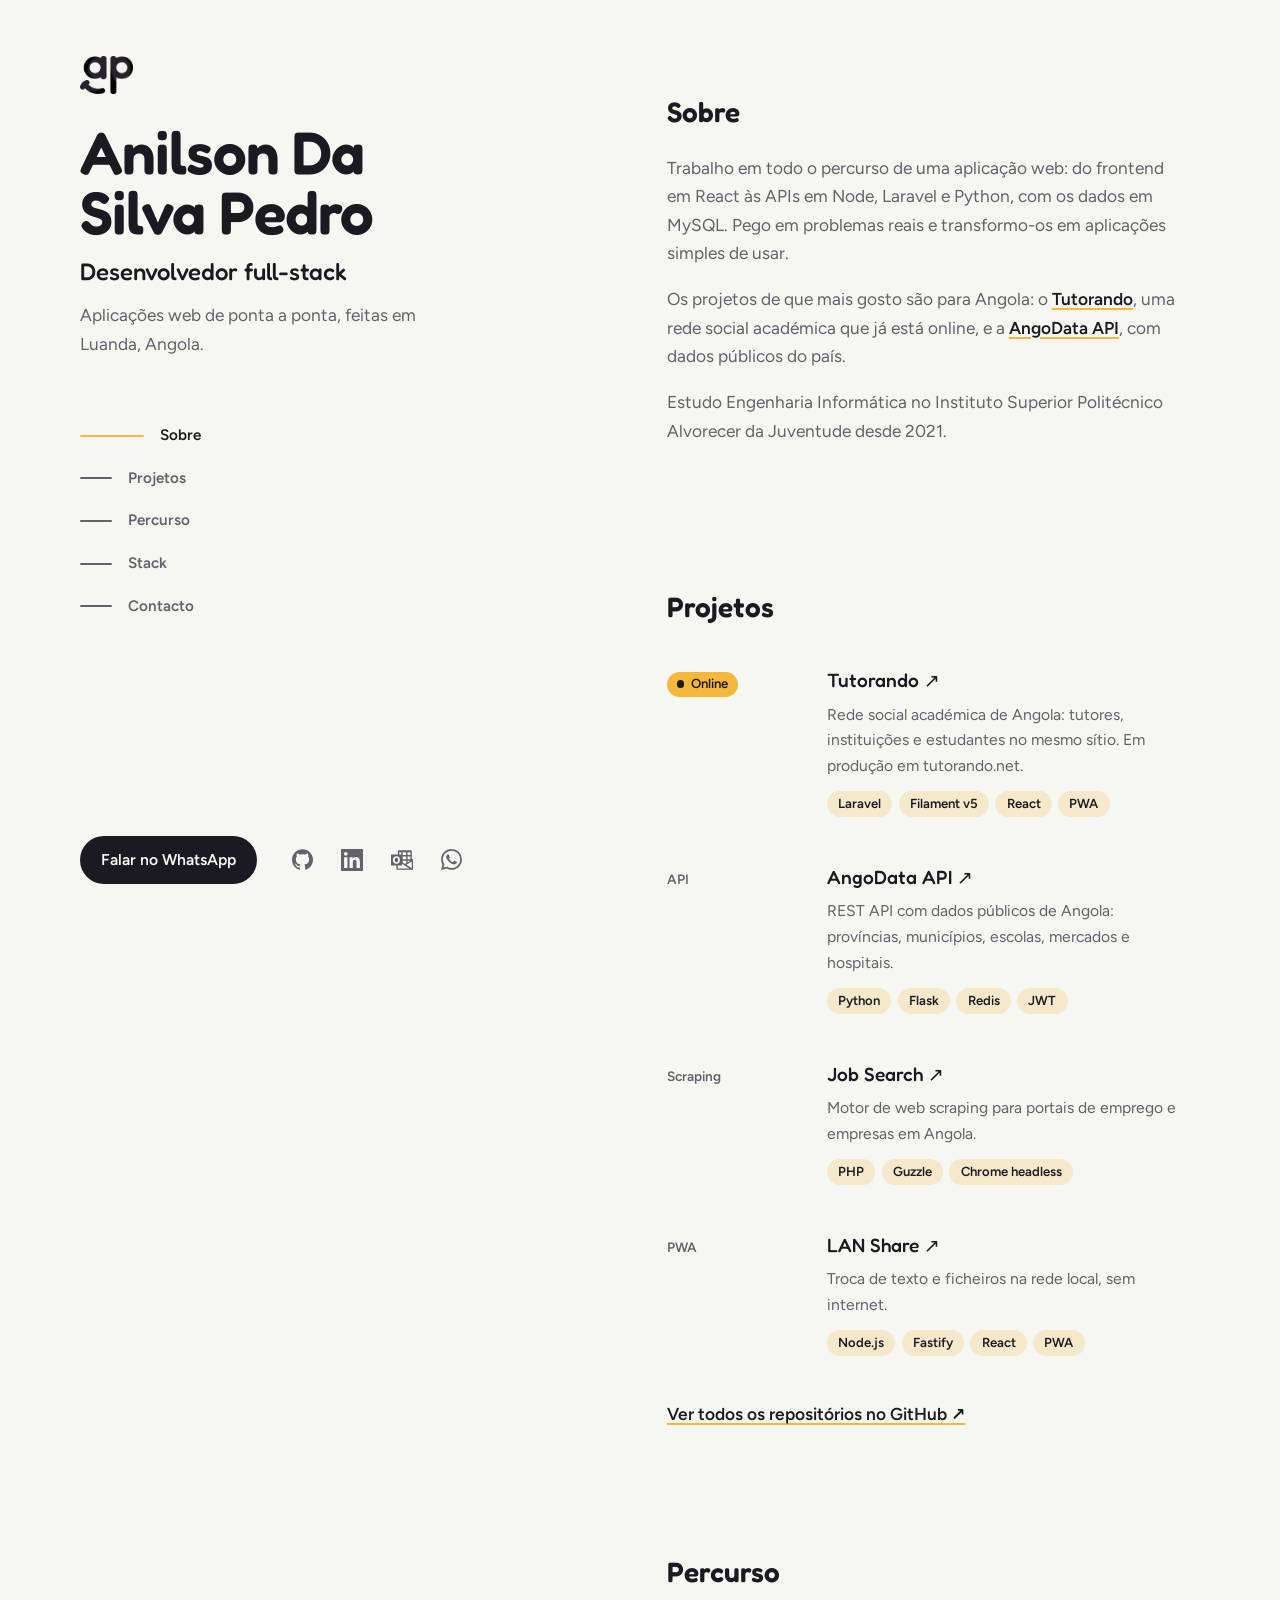
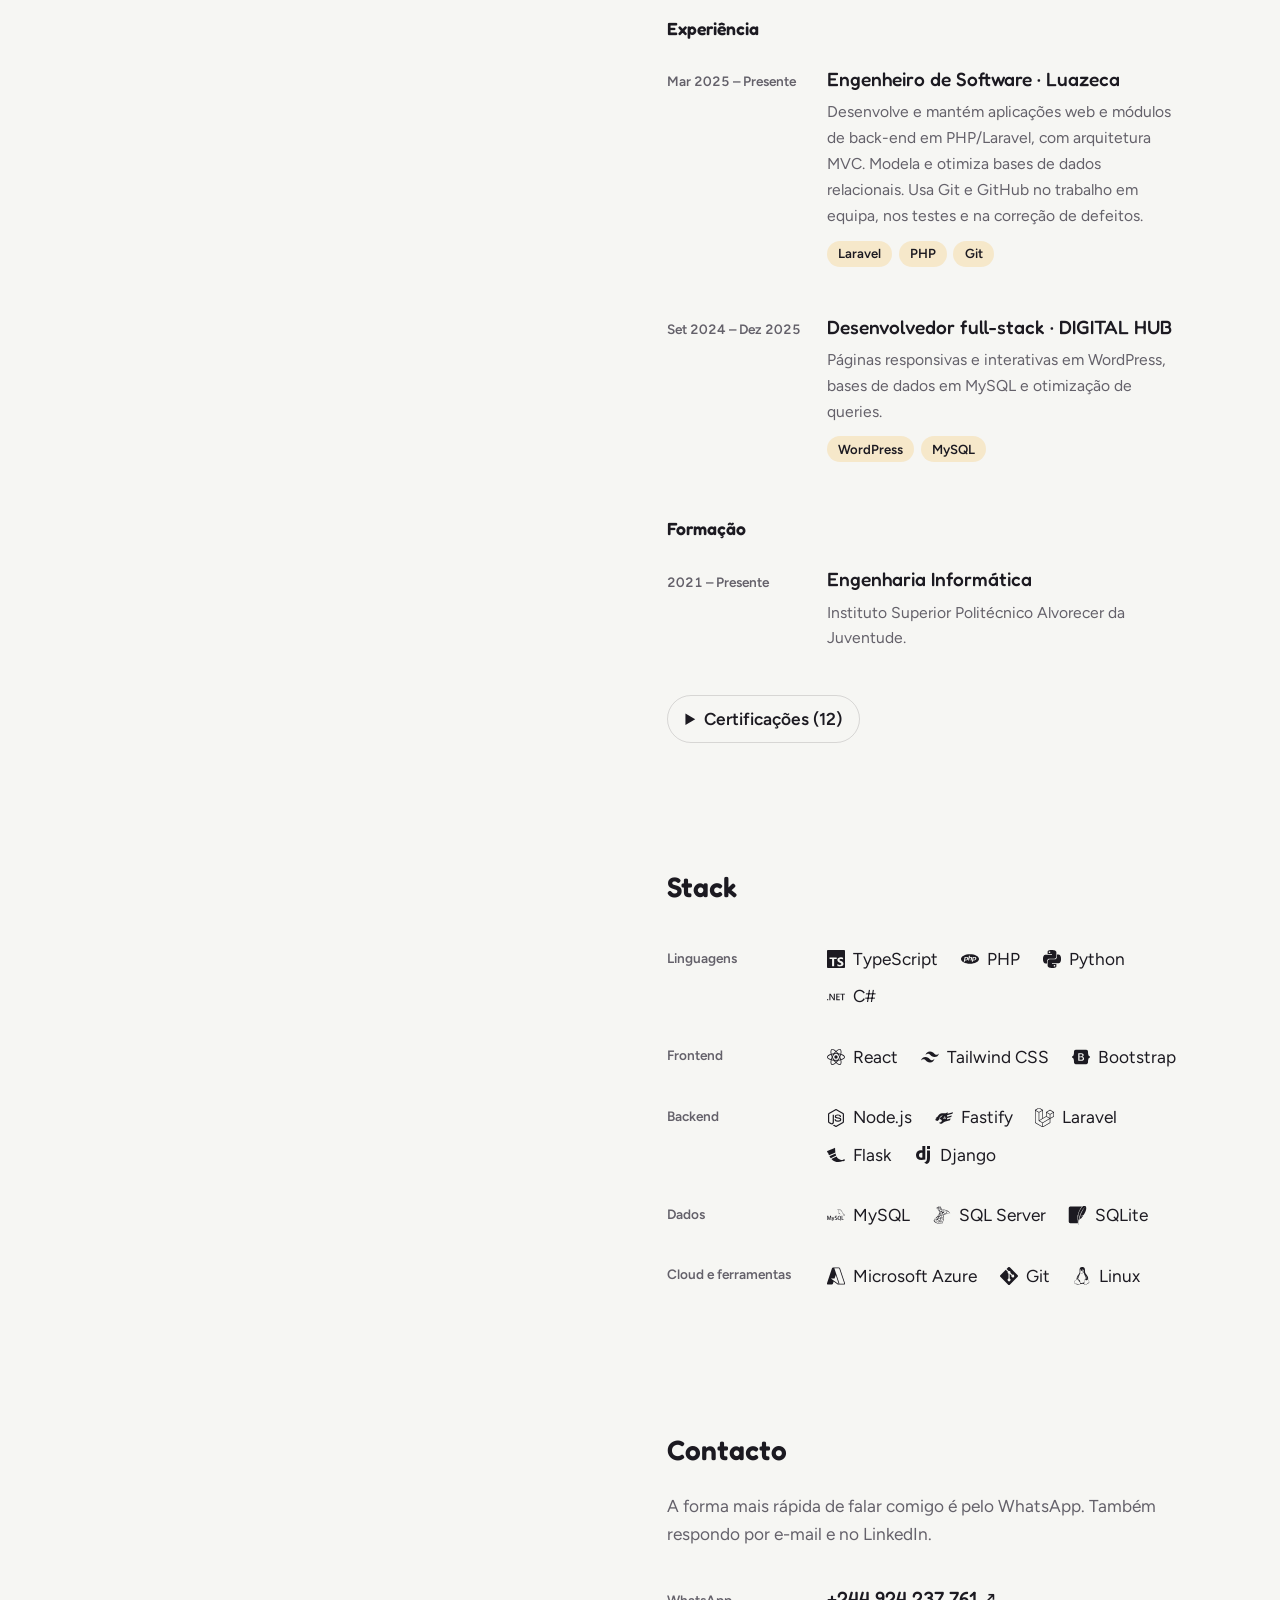
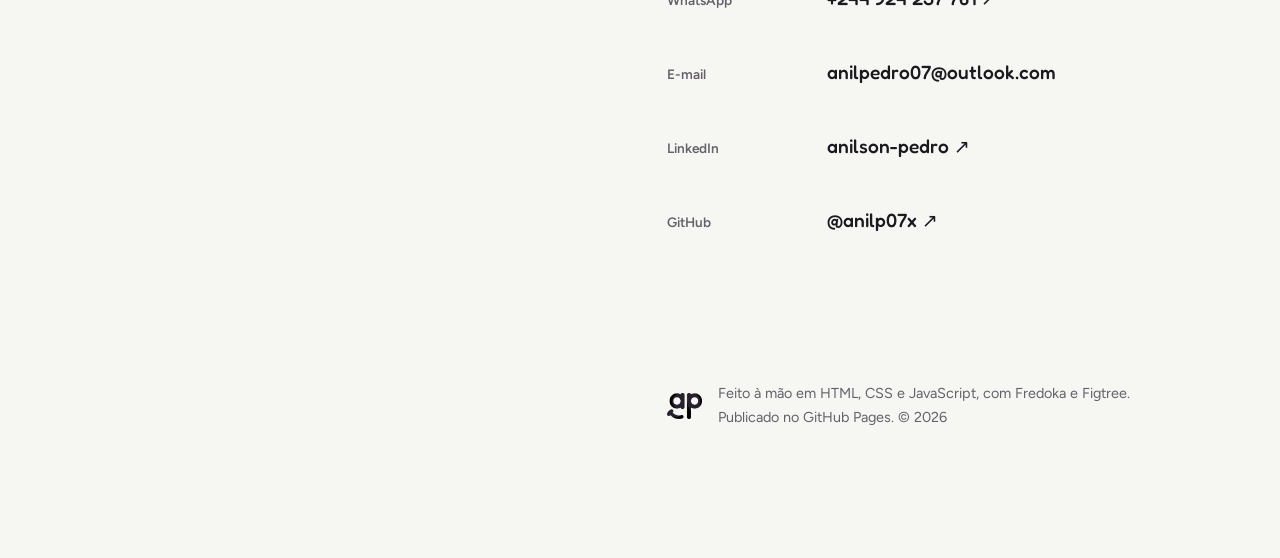
==== commit 2e1eb98d: "Layout em duas colunas, percurso atualizado e SEO - Layout inspirado em brittanychiang.com: coluna d" ====
--- a/index.html
+++ b/index.html
@@ -3,377 +3,367 @@
 <head>
   <meta charset="utf-8">
   <meta name="viewport" content="width=device-width, initial-scale=1">
-  <title>Anilson Da Silva Pedro — Full-stack Developer</title>
-  <meta name="description" content="Full-stack Developer em Luanda, Angola. React, Node.js, Laravel e Python. Projetos, stack e contactos.">
+  <title>Anilson Da Silva Pedro — Desenvolvedor full-stack em Luanda, Angola</title>
+  <meta name="description" content="Anilson Da Silva Pedro, engenheiro de software full-stack em Luanda, Angola. Laravel, PHP, React e Python. Criador do Tutorando e da AngoData API.">
   <meta name="author" content="Anilson Da Silva Pedro">
-  <meta name="color-scheme" content="light dark">
+  <meta name="robots" content="index, follow, max-image-preview:large">
   <meta name="theme-color" content="#f6f6f3" media="(prefers-color-scheme: light)">
-  <meta name="theme-color" content="#101012" media="(prefers-color-scheme: dark)">
-
-  <!-- Atualize este endereço se o site não ficar em https://anilp07x.github.io/prtfolio/ -->
-  <link rel="canonical" href="https://anilp07x.github.io/prtfolio/">
-  <meta property="og:type" content="website">
+  <meta name="theme-color" content="#121015" media="(prefers-color-scheme: dark)">
+
+  <!-- Verificação da propriedade no Google Search Console: fica no princípio do
+       <head> de propósito, onde o Google a lê. A mesma propriedade também
+       verifica pelo ficheiro google8ca342e5a76c39f2.html na raiz — basta que
+       uma das duas continue a existir. -->
+  <meta name="google-site-verification" content="eQ0TmSdsXyrYPNdMX5EvWodvSSLowrnQVRXegZbuZMs" />
+
+  <!-- Publicado como site de utilizador: o repositório anilp07x.github.io
+       serve este endereço na raiz. -->
+  <link rel="canonical" href="https://anilp07x.github.io/">
+  <meta property="og:type" content="profile">
+  <meta property="og:site_name" content="Anilson Da Silva Pedro">
   <meta property="og:locale" content="pt_AO">
-  <meta property="og:title" content="Anilson Da Silva Pedro — Full-stack Developer">
-  <meta property="og:description" content="Aplicações web de ponta a ponta: React, Node.js, Laravel e Python. Luanda, Angola.">
-  <meta property="og:url" content="https://anilp07x.github.io/prtfolio/">
+  <meta property="og:title" content="Anilson Da Silva Pedro — Desenvolvedor full-stack em Luanda, Angola">
+  <meta property="og:description" content="Aplicações web de ponta a ponta, de Laravel e PHP a React e Python. Criador do Tutorando e da AngoData API.">
+  <meta property="profile:first_name" content="Anilson">
+  <meta property="profile:last_name" content="Da Silva Pedro">
+  <meta property="og:url" content="https://anilp07x.github.io/">
   <!-- Cartão de partilha: a imagem é gerada a partir do logo (1200×630, papel
        e tinta). Sem ela o WhatsApp e o LinkedIn partilham texto sem nenhuma
        imagem. Endereço a atualizar com os de cima, se o site mudar. -->
-  <meta property="og:image" content="https://anilp07x.github.io/prtfolio/og.png">
+  <meta property="og:image" content="https://anilp07x.github.io/og.png?v=2">
   <meta property="og:image:width" content="1200">
   <meta property="og:image:height" content="630">
-  <meta property="og:image:alt" content="Anilson Da Silva Pedro — Full-stack Developer, Luanda, Angola">
+  <meta property="og:image:alt" content="Anilson Da Silva Pedro — Desenvolvedor full-stack, Luanda, Angola">
   <meta name="twitter:card" content="summary_large_image">
-  <meta name="twitter:image" content="https://anilp07x.github.io/prtfolio/og.png">
+  <meta name="twitter:title" content="Anilson Da Silva Pedro — Desenvolvedor full-stack em Luanda, Angola">
+  <meta name="twitter:description" content="Aplicações web de ponta a ponta, de Laravel e PHP a React e Python. Luanda, Angola.">
+  <meta name="twitter:image:alt" content="Anilson Da Silva Pedro — Desenvolvedor full-stack, Luanda, Angola">
+  <meta name="twitter:image" content="https://anilp07x.github.io/og.png?v=2">
 
   <link rel="icon" href="favicon.png" type="image/png" sizes="192x192">
+  <link rel="apple-touch-icon" href="favicon.png">
+  <link rel="preload" href="assets/fonts/fredoka.woff2" as="font" type="font/woff2" crossorigin>
+  <link rel="preload" href="assets/fonts/figtree.woff2" as="font" type="font/woff2" crossorigin>
   <link rel="stylesheet" href="assets/css/style.css">
 
+  <!-- Dados estruturados: dizem ao Google quem é a pessoa, onde trabalha,
+       onde estuda e quais os perfis que são dela. Manter igual ao que a
+       página mostra (Percurso, Stack, Contacto). -->
   <script type="application/ld+json">
   {
     "@context": "https://schema.org",
-    "@type": "Person",
-    "name": "Anilson Da Silva Pedro",
-    "jobTitle": "Full-stack Developer",
-    "email": "mailto:anilpedro07@outlook.com",
-    "address": { "@type": "PostalAddress", "addressLocality": "Luanda", "addressCountry": "AO" },
-    "sameAs": ["https://github.com/anilp07x", "https://www.linkedin.com/in/anilson-pedro"],
-    "knowsAbout": ["TypeScript", "React", "Node.js", "Fastify", "Laravel", "PHP", "Python", "Flask", "Redis", "Vue", "Tailwind CSS", "Vite", "C#"]
+    "@graph": [
+      {
+        "@type": "WebSite",
+        "@id": "https://anilp07x.github.io/#site",
+        "url": "https://anilp07x.github.io/",
+        "name": "Anilson Da Silva Pedro",
+        "inLanguage": "pt-AO",
+        "publisher": { "@id": "https://anilp07x.github.io/#pessoa" }
+      },
+      {
+        "@type": "ProfilePage",
+        "@id": "https://anilp07x.github.io/#pagina",
+        "url": "https://anilp07x.github.io/",
+        "name": "Anilson Da Silva Pedro — Desenvolvedor full-stack em Luanda, Angola",
+        "description": "Anilson Da Silva Pedro, engenheiro de software full-stack em Luanda, Angola. Laravel, PHP, React e Python. Criador do Tutorando e da AngoData API.",
+        "inLanguage": "pt-AO",
+        "isPartOf": { "@id": "https://anilp07x.github.io/#site" },
+        "mainEntity": { "@id": "https://anilp07x.github.io/#pessoa" }
+      },
+      {
+        "@type": "Person",
+        "@id": "https://anilp07x.github.io/#pessoa",
+        "name": "Anilson Da Silva Pedro",
+        "givenName": "Anilson",
+        "familyName": "Da Silva Pedro",
+        "jobTitle": "Engenheiro de Software",
+        "description": "Desenvolvedor full-stack em Luanda, Angola.",
+        "url": "https://anilp07x.github.io/",
+        "image": "https://anilp07x.github.io/og.png?v=2",
+        "email": "mailto:anilpedro07@outlook.com",
+        "address": { "@type": "PostalAddress", "addressLocality": "Luanda", "addressCountry": "AO" },
+        "worksFor": { "@type": "Organization", "name": "Luazeca" },
+        "alumniOf": { "@type": "CollegeOrUniversity", "name": "Instituto Superior Politécnico Alvorecer da Juventude" },
+        "sameAs": ["https://github.com/anilp07x", "https://www.linkedin.com/in/anilson-pedro"],
+        "knowsAbout": ["Laravel", "Filament", "PHP", "React", "TypeScript", "Node.js", "Fastify", "Python", "Flask", "Django", "MySQL", "Tailwind CSS", "C#", "PWA"]
+      }
+    ]
   }
   </script>
 </head>
 <body>
-  <!-- O link de saltar fica fora do conteúdo suavizado: em foco aparece
-       sempre no canto do ecrã, independentemente da posição do scroll. -->
-  <a class="skip" href="#projetos">Saltar para os projetos</a>
-
-  <!-- Barra persistente. Vive fora do wrapper do ScrollSmoother (que é fixo),
-       por isso não é arrastada pelo conteúdo; aparece quando o cabeçalho sai
-       de ecrã e marca a secção ativa. Sem JavaScript nunca aparece e o
-       cabeçalho normal continua a fazer o trabalho. -->
-  <div class="topbar" data-topbar>
-    <div class="wrap topbar__inner">
-      <a class="topbar__name" href="#topo">
-        <img src="logo.png" alt="Anilson Da Silva Pedro" width="505" height="367">
-      </a>
-      <nav class="topbar__nav" aria-label="Navegação rápida">
-        <a href="#projetos">Projetos</a>
-        <a href="#stack">Stack</a>
-        <a href="#percurso">Percurso</a>
-        <a href="#contacto">Contacto</a>
-      </nav>
-    </div>
+  <a class="skip" href="#conteudo">Saltar para o conteúdo</a>
+
+  <!-- Luz que segue o cursor (só com rato e movimento normal; ver main.js). -->
+  <div class="spotlight" aria-hidden="true"></div>
+
+  <div class="page">
+    <!-- Coluna da esquerda: fica parada no ecrã largo enquanto o conteúdo
+         rola ao lado. No ecrã estreito é só o topo da página. -->
+    <header class="side">
+      <div>
+        <a class="side__logo" href="#conteudo">
+          <img src="logo.png" alt="Anilson Da Silva Pedro, início" width="505" height="367">
+        </a>
+        <h1 class="side__name">Anilson Da Silva Pedro</h1>
+        <p class="side__role">Desenvolvedor <span class="nowrap">full-stack</span></p>
+        <p class="side__tagline">Aplicações web de ponta a ponta, feitas em Luanda, Angola.</p>
+
+        <nav class="nav" aria-label="Secções">
+          <ul>
+            <li><a href="#sobre">Sobre</a></li>
+            <li><a href="#projetos">Projetos</a></li>
+            <li><a href="#percurso">Percurso</a></li>
+            <li><a href="#stack">Stack</a></li>
+            <li><a href="#contacto">Contacto</a></li>
+          </ul>
+        </nav>
+      </div>
+
+      <div class="side__foot">
+        <a class="btn" href="https://wa.me/244924237761?text=Ol%C3%A1%20Anilson%2C%20vi%20o%20seu%20portf%C3%B3lio.">Falar no WhatsApp</a>
+        <ul class="social" aria-label="Contactos">
+          <li><a href="https://github.com/anilp07x" title="GitHub"><span class="icon icon--github" aria-hidden="true"></span><span class="sr-only">GitHub</span></a></li>
+          <li><a href="https://www.linkedin.com/in/anilson-pedro" title="LinkedIn"><span class="icon icon--linkedin" aria-hidden="true"></span><span class="sr-only">LinkedIn</span></a></li>
+          <li><a href="mailto:anilpedro07@outlook.com" title="E-mail"><span class="icon icon--outlook" aria-hidden="true"></span><span class="sr-only">E-mail</span></a></li>
+          <li><a href="https://wa.me/244924237761" title="WhatsApp"><span class="icon icon--whatsapp" aria-hidden="true"></span><span class="sr-only">WhatsApp</span></a></li>
+        </ul>
+      </div>
+    </header>
+
+    <main class="content" id="conteudo" tabindex="-1">
+      <section class="section" id="sobre" aria-labelledby="sobre-h">
+        <h2 id="sobre-h">Sobre</h2>
+        <div class="prose">
+          <p>Trabalho em todo o percurso de uma aplicação web: do frontend em React às APIs em Node, Laravel e Python, com os dados em MySQL. Pego em problemas reais e transformo-os em aplicações simples de usar.</p>
+          <p>Os projetos de que mais gosto são para Angola: o <a href="https://tutorando.net/">Tutorando</a>, uma rede social académica que já está online, e a <a href="https://github.com/anilp07x/angodata-api">AngoData API</a>, com dados públicos do país.</p>
+          <p>Estudo Engenharia Informática no Instituto Superior Politécnico Alvorecer da Juventude desde 2021.</p>
+        </div>
+      </section>
+
+      <section class="section" id="projetos" aria-labelledby="projetos-h">
+        <h2 id="projetos-h">Projetos</h2>
+        <!-- Cada entrada é um link inteiro. No ecrã largo, passar por uma
+             entrada destaca-a e esbate as outras. -->
+        <ol class="entries">
+          <li>
+            <a class="entry" href="https://tutorando.net/">
+              <span class="entry__aside"><span class="badge">Online</span></span>
+              <span class="entry__body">
+                <span class="entry__title">Tutorando <span class="entry__arrow" aria-hidden="true">↗</span></span>
+                <span class="entry__desc">Rede social académica de Angola: tutores, instituições e estudantes no mesmo sítio. Em produção em tutorando.net.</span>
+                <span class="tags"><span>Laravel</span><span>Filament v5</span><span>React</span><span>PWA</span></span>
+              </span>
+            </a>
+          </li>
+          <li>
+            <a class="entry" href="https://github.com/anilp07x/angodata-api">
+              <span class="entry__aside">API</span>
+              <span class="entry__body">
+                <span class="entry__title">AngoData API <span class="entry__arrow" aria-hidden="true">↗</span></span>
+                <span class="entry__desc">REST API com dados públicos de Angola: províncias, municípios, escolas, mercados e hospitais.</span>
+                <span class="tags"><span>Python</span><span>Flask</span><span>Redis</span><span>JWT</span></span>
+              </span>
+            </a>
+          </li>
+          <li>
+            <a class="entry" href="https://github.com/anilp07x/job-search">
+              <span class="entry__aside">Scraping</span>
+              <span class="entry__body">
+                <span class="entry__title">Job Search <span class="entry__arrow" aria-hidden="true">↗</span></span>
+                <span class="entry__desc">Motor de web scraping para portais de emprego e empresas em Angola.</span>
+                <span class="tags"><span>PHP</span><span>Guzzle</span><span>Chrome headless</span></span>
+              </span>
+            </a>
+          </li>
+          <li>
+            <a class="entry" href="https://github.com/anilp07x/lan-share">
+              <span class="entry__aside">PWA</span>
+              <span class="entry__body">
+                <span class="entry__title">LAN Share <span class="entry__arrow" aria-hidden="true">↗</span></span>
+                <span class="entry__desc">Troca de texto e ficheiros na rede local, sem internet.</span>
+                <span class="tags"><span>Node.js</span><span>Fastify</span><span>React</span><span>PWA</span></span>
+              </span>
+            </a>
+          </li>
+        </ol>
+        <p class="more"><a href="https://github.com/anilp07x">Ver todos os repositórios no GitHub <span aria-hidden="true">↗</span></a></p>
+      </section>
+
+      <!-- Percurso: os dados do CV. As entradas não são links, por isso não
+           reagem ao hover. -->
+      <section class="section" id="percurso" aria-labelledby="percurso-h">
+        <h2 id="percurso-h">Percurso</h2>
+        <h3 class="group">Experiência</h3>
+        <ol class="entries">
+          <li>
+            <div class="entry entry--plain">
+              <span class="entry__aside">Mar 2025 – Presente</span>
+              <span class="entry__body">
+                <span class="entry__title">Engenheiro de Software · Luazeca</span>
+                <span class="entry__desc">Desenvolve e mantém aplicações web e módulos de back-end em PHP/Laravel, com arquitetura MVC. Modela e otimiza bases de dados relacionais. Usa Git e GitHub no trabalho em equipa, nos testes e na correção de defeitos.</span>
+                <span class="tags"><span>Laravel</span><span>PHP</span><span>Git</span></span>
+              </span>
+            </div>
+          </li>
+          <li>
+            <div class="entry entry--plain">
+              <span class="entry__aside">Set 2024 – Dez 2025</span>
+              <span class="entry__body">
+                <span class="entry__title">Desenvolvedor full-stack · DIGITAL HUB</span>
+                <span class="entry__desc">Páginas responsivas e interativas em WordPress, bases de dados em MySQL e otimização de queries.</span>
+                <span class="tags"><span>WordPress</span><span>MySQL</span></span>
+              </span>
+            </div>
+          </li>
+        </ol>
+
+        <h3 class="group">Formação</h3>
+        <ol class="entries">
+          <li>
+            <div class="entry entry--plain">
+              <span class="entry__aside">2021 – Presente</span>
+              <span class="entry__body">
+                <span class="entry__title">Engenharia Informática</span>
+                <span class="entry__desc">Instituto Superior Politécnico Alvorecer da Juventude.</span>
+              </span>
+            </div>
+          </li>
+        </ol>
+
+        <!-- As certificações ficam recolhidas: contam, mas não competem com
+             a experiência e os projetos. -->
+        <details class="certs">
+          <summary>Certificações (12)</summary>
+          <dl>
+            <div>
+              <dt><span class="icon icon--datacamp" aria-hidden="true"></span>DataCamp</dt>
+              <dd>Understanding Microsoft Azure, Understanding Cloud Computing, Introduction to Python for Developers, Introduction to GitHub Concepts, Introduction to Shell.</dd>
+            </div>
+            <div>
+              <dt><span class="icon icon--ibm" aria-hidden="true"></span>IBM</dt>
+              <dd>SQL and Relational Database 101.</dd>
+            </div>
+            <div>
+              <dt><span class="icon icon--anthropic" aria-hidden="true"></span>Anthropic</dt>
+              <dd>Claude 101, Introduction to agent skills, Claude Code 101.</dd>
+            </div>
+            <div>
+              <dt><span class="icon icon--microsoft" aria-hidden="true"></span>Microsoft e LinkedIn</dt>
+              <dd>Fundamentos para Desenvolvimento de Software.</dd>
+            </div>
+            <div>
+              <dt><span class="icon icon--freecodecamp" aria-hidden="true"></span>freeCodeCamp</dt>
+              <dd>C# Fundamentals.</dd>
+            </div>
+            <div>
+              <dt><span class="icon icon--hackerrank" aria-hidden="true"></span>HackerRank</dt>
+              <dd>Python Fundamentals.</dd>
+            </div>
+          </dl>
+        </details>
+      </section>
+
+      <section class="section" id="stack" aria-labelledby="stack-h">
+        <h2 id="stack-h">Stack</h2>
+        <!-- Logotipo e nome lado a lado: o nome lê-se sem hover, no toque e em
+             papel; o logotipo é só reconhecimento (aria-hidden). -->
+        <dl class="stack">
+          <div>
+            <dt>Linguagens</dt>
+            <dd>
+              <ul class="tech">
+                <li><span class="icon icon--typescript" aria-hidden="true"></span>TypeScript</li>
+                <li><span class="icon icon--php" aria-hidden="true"></span>PHP</li>
+                <li><span class="icon icon--python" aria-hidden="true"></span>Python</li>
+                <li><span class="icon icon--csharp" aria-hidden="true"></span>C#</li>
+              </ul>
+            </dd>
+          </div>
+          <div>
+            <dt>Frontend</dt>
+            <dd>
+              <ul class="tech">
+                <li><span class="icon icon--react" aria-hidden="true"></span>React</li>
+                <li><span class="icon icon--tailwindcss" aria-hidden="true"></span>Tailwind CSS</li>
+                <li><span class="icon icon--bootstrap" aria-hidden="true"></span>Bootstrap</li>
+              </ul>
+            </dd>
+          </div>
+          <div>
+            <dt>Backend</dt>
+            <dd>
+              <ul class="tech">
+                <li><span class="icon icon--nodejs" aria-hidden="true"></span>Node.js</li>
+                <li><span class="icon icon--fastify" aria-hidden="true"></span>Fastify</li>
+                <li><span class="icon icon--laravel" aria-hidden="true"></span>Laravel</li>
+                <li><span class="icon icon--flask" aria-hidden="true"></span>Flask</li>
+                <li><span class="icon icon--django" aria-hidden="true"></span>Django</li>
+              </ul>
+            </dd>
+          </div>
+          <div>
+            <dt>Dados</dt>
+            <dd>
+              <ul class="tech">
+                <li><span class="icon icon--mysql" aria-hidden="true"></span>MySQL</li>
+                <li><span class="icon icon--sqlserver" aria-hidden="true"></span>SQL Server</li>
+                <li><span class="icon icon--sqlite" aria-hidden="true"></span>SQLite</li>
+              </ul>
+            </dd>
+          </div>
+          <div>
+            <dt>Cloud e ferramentas</dt>
+            <dd>
+              <ul class="tech">
+                <li><span class="icon icon--azure" aria-hidden="true"></span>Microsoft Azure</li>
+                <li><span class="icon icon--git" aria-hidden="true"></span>Git</li>
+                <li><span class="icon icon--linux" aria-hidden="true"></span>Linux</li>
+              </ul>
+            </dd>
+          </div>
+        </dl>
+      </section>
+
+      <section class="section" id="contacto" aria-labelledby="contacto-h">
+        <h2 id="contacto-h">Contacto</h2>
+        <p class="prose">A forma mais rápida de falar comigo é pelo WhatsApp. Também respondo por e-mail e no LinkedIn.</p>
+        <ul class="entries contacts">
+          <li>
+            <a class="entry" href="https://wa.me/244924237761">
+              <span class="entry__aside">WhatsApp</span>
+              <span class="entry__body"><span class="entry__title">+244 924 237 761 <span class="entry__arrow" aria-hidden="true">↗</span></span></span>
+            </a>
+          </li>
+          <li>
+            <a class="entry" href="mailto:anilpedro07@outlook.com">
+              <span class="entry__aside">E-mail</span>
+              <span class="entry__body"><span class="entry__title">anilpedro07@outlook.com</span></span>
+            </a>
+          </li>
+          <li>
+            <a class="entry" href="https://www.linkedin.com/in/anilson-pedro">
+              <span class="entry__aside">LinkedIn</span>
+              <span class="entry__body"><span class="entry__title">anilson-pedro <span class="entry__arrow" aria-hidden="true">↗</span></span></span>
+            </a>
+          </li>
+          <li>
+            <a class="entry" href="https://github.com/anilp07x">
+              <span class="entry__aside">GitHub</span>
+              <span class="entry__body"><span class="entry__title">@anilp07x <span class="entry__arrow" aria-hidden="true">↗</span></span></span>
+            </a>
+          </li>
+        </ul>
+      </section>
+
+      <footer class="foot">
+        <img class="foot__mark" src="logo.png" alt="" width="505" height="367">
+        <p>Feito à mão em HTML, CSS e JavaScript, com Fredoka e Figtree. Publicado no GitHub Pages. © <span id="year">2026</span></p>
+      </footer>
+    </main>
   </div>
 
-  <!-- Estrutura pedida pelo ScrollSmoother: o wrapper é fixo e o conteúdo
-       é deslocado por transform. Sem JavaScript os dois divs são blocos
-       normais e a página rola como sempre. -->
-  <div id="smooth-wrapper">
-    <div id="smooth-content">
-      <div class="wrap">
-        <header class="top" id="topo">
-          <a class="top__name" href="#topo">
-            <img src="logo.png" alt="Anilson Da Silva Pedro" width="505" height="367">
-          </a>
-          <nav class="top__nav" aria-label="Secções">
-            <a href="#projetos">Projetos</a>
-            <a href="#stack">Stack</a>
-            <a href="#percurso">Percurso</a>
-            <a href="#contacto">Contacto</a>
-          </nav>
-        </header>
-
-        <main>
-          <section class="hero" aria-labelledby="nome" data-hero>
-            <!-- Campo generativo desenhado em canvas atrás do texto: a grelha
-                 de pontos abre um vazio com a forma do nome. É decoração — sem
-                 JavaScript fica vazio e não se perde informação nenhuma. -->
-            <canvas class="hero__field" data-field aria-hidden="true"></canvas>
-            <span class="hero__rule" aria-hidden="true"></span>
-            <h1 id="nome" data-split-words>Anilson Da Silva Pedro</h1>
-            <div class="hero__foot">
-              <p class="lead">Construo aplicações web de ponta a ponta — do frontend em React às APIs em Node e Laravel.</p>
-              <p class="actions">
-                <a class="btn btn--ink" href="https://wa.me/244924237761?text=Ol%C3%A1%20Anilson%2C%20vi%20o%20seu%20portf%C3%B3lio." target="_blank" rel="noopener">Falar no WhatsApp</a>
-                <a class="btn" href="https://github.com/anilp07x" target="_blank" rel="noopener">Ver o GitHub</a>
-              </p>
-            </div>
-          </section>
-
-          <section class="section" id="projetos" aria-labelledby="projetos-h">
-            <h2 id="projetos-h">Projetos</h2>
-            <ul class="list">
-              <li data-reveal>
-                <a class="row" href="https://tutorando.net/" target="_blank" rel="noopener">
-                  <span class="row__num">01</span>
-                  <span class="row__body">
-                    <span class="row__title">Tutorando</span>
-                    <span class="row__desc">Rede social académica de Angola: tutores, instituições e estudantes no mesmo sítio.</span>
-                  </span>
-                  <span class="row__meta row__meta--live">
-                    <span class="row__live">Online</span>
-                    <span>tutorando.net</span>
-                  </span>
-                  <span class="row__arrow" aria-hidden="true">↗</span>
-                </a>
-              </li>
-              <li data-reveal data-delay="0.04">
-                <a class="row" href="https://github.com/anilp07x/lan-share" target="_blank" rel="noopener">
-                  <span class="row__num">02</span>
-                  <span class="row__body">
-                    <span class="row__title">LAN Share</span>
-                    <span class="row__desc">Troca de texto e ficheiros na rede local, sem internet.</span>
-                  </span>
-                  <span class="row__meta row__meta--icons">
-                    <span class="icon icon--nodejs" role="img" aria-label="Node.js"></span>
-                    <span class="icon icon--fastify" role="img" aria-label="Fastify"></span>
-                    <span class="icon icon--react" role="img" aria-label="React"></span>
-                    <span class="icon icon--pwa" role="img" aria-label="PWA"></span>
-                  </span>
-                  <span class="row__arrow" aria-hidden="true">↗</span>
-                </a>
-              </li>
-              <li data-reveal data-delay="0.08">
-                <a class="row" href="https://github.com/anilp07x/angodata-api" target="_blank" rel="noopener">
-                  <span class="row__num">03</span>
-                  <span class="row__body">
-                    <span class="row__title">AngoData API</span>
-                    <span class="row__desc">REST API com dados públicos de Angola: províncias, municípios, escolas, mercados e hospitais.</span>
-                  </span>
-                  <span class="row__meta row__meta--icons">
-                    <span class="icon icon--python" role="img" aria-label="Python"></span>
-                    <span class="icon icon--flask" role="img" aria-label="Flask"></span>
-                    <span class="icon icon--redis" role="img" aria-label="Redis"></span>
-                    <span class="icon icon--jwt" role="img" aria-label="JWT"></span>
-                  </span>
-                  <span class="row__arrow" aria-hidden="true">↗</span>
-                </a>
-              </li>
-              <li data-reveal data-delay="0.12">
-                <a class="row" href="https://github.com/anilp07x/e-commerce" target="_blank" rel="noopener">
-                  <span class="row__num">04</span>
-                  <span class="row__body">
-                    <span class="row__title">E-commerce</span>
-                    <span class="row__desc">Loja virtual full-stack com catálogo, carrinho e checkout.</span>
-                  </span>
-                  <span class="row__meta row__meta--icons">
-                    <span class="icon icon--laravel" role="img" aria-label="Laravel"></span>
-                    <span class="icon icon--react" role="img" aria-label="React"></span>
-                    <span class="icon icon--inertia" role="img" aria-label="Inertia"></span>
-                    <span class="icon icon--typescript" role="img" aria-label="TypeScript"></span>
-                  </span>
-                  <span class="row__arrow" aria-hidden="true">↗</span>
-                </a>
-              </li>
-              <li data-reveal data-delay="0.16">
-                <a class="row" href="https://github.com/anilp07x/job-search" target="_blank" rel="noopener">
-                  <span class="row__num">05</span>
-                  <span class="row__body">
-                    <span class="row__title">Job Search</span>
-                    <span class="row__desc">Motor de web scraping para portais de emprego e empresas em Angola.</span>
-                  </span>
-                  <span class="row__meta row__meta--icons">
-                    <span class="icon icon--php" role="img" aria-label="PHP"></span>
-                    <span>Guzzle</span>
-                    <span class="icon icon--googlechrome" role="img" aria-label="Chrome headless"></span>
-                  </span>
-                  <span class="row__arrow" aria-hidden="true">↗</span>
-                </a>
-              </li>
-              <li data-reveal data-delay="0.2">
-                <a class="row" href="https://github.com/anilp07x/biblioteca" target="_blank" rel="noopener">
-                  <span class="row__num">06</span>
-                  <span class="row__body">
-                    <span class="row__title">Biblioteca</span>
-                    <span class="row__desc">Sistema de biblioteca com autenticação de utilizadores.</span>
-                  </span>
-                  <span class="row__meta row__meta--icons">
-                    <span class="icon icon--javascript" role="img" aria-label="JavaScript"></span>
-                  </span>
-                  <span class="row__arrow" aria-hidden="true">↗</span>
-                </a>
-              </li>
-            </ul>
-          </section>
-
-          <section class="section" id="stack" aria-labelledby="stack-h">
-            <h2 id="stack-h">Stack</h2>
-            <dl class="stack">
-              <div data-reveal>
-                <dt>Linguagens</dt>
-                <dd class="stack__icons">
-                  <span class="icon icon--typescript" role="img" aria-label="TypeScript"></span>
-                  <span class="icon icon--javascript" role="img" aria-label="JavaScript"></span>
-                  <span class="icon icon--php" role="img" aria-label="PHP"></span>
-                  <span class="icon icon--python" role="img" aria-label="Python"></span>
-                  <span class="icon icon--csharp" role="img" aria-label="C#"></span>
-                  <span class="icon icon--c" role="img" aria-label="C"></span>
-                </dd>
-              </div>
-              <div data-reveal data-delay="0.05">
-                <dt>Frontend</dt>
-                <dd class="stack__icons">
-                  <span class="icon icon--react" role="img" aria-label="React"></span>
-                  <span class="icon icon--vuejs" role="img" aria-label="Vue.js"></span>
-                  <span class="icon icon--tailwindcss" role="img" aria-label="Tailwind CSS"></span>
-                  <span class="icon icon--vite" role="img" aria-label="Vite"></span>
-                  <span class="icon icon--bootstrap" role="img" aria-label="Bootstrap"></span>
-                </dd>
-              </div>
-              <div data-reveal data-delay="0.1">
-                <dt>Backend</dt>
-                <dd class="stack__icons">
-                  <span class="icon icon--nodejs" role="img" aria-label="Node.js"></span>
-                  <span class="icon icon--fastify" role="img" aria-label="Fastify"></span>
-                  <span class="icon icon--laravel" role="img" aria-label="Laravel"></span>
-                  <span class="icon icon--flask" role="img" aria-label="Flask"></span>
-                  <span class="icon icon--django" role="img" aria-label="Django"></span>
-                  <span class="icon icon--livewire" role="img" aria-label="Livewire"></span>
-                </dd>
-              </div>
-              <div data-reveal data-delay="0.15">
-                <dt>Dados</dt>
-                <dd class="stack__icons">
-                  <span class="icon icon--mysql" role="img" aria-label="MySQL"></span>
-                  <span class="icon icon--redis" role="img" aria-label="Redis"></span>
-                  <span class="icon icon--sqlserver" role="img" aria-label="SQL Server"></span>
-                  <span class="icon icon--sqlite" role="img" aria-label="SQLite"></span>
-                </dd>
-              </div>
-              <div data-reveal data-delay="0.2">
-                <dt>Cloud &amp; ferramentas</dt>
-                <dd class="stack__icons">
-                  <span class="icon icon--azure" role="img" aria-label="Microsoft Azure"></span>
-                  <span class="icon icon--wordpress" role="img" aria-label="WordPress"></span>
-                  <span class="icon icon--git" role="img" aria-label="Git"></span>
-                  <span class="icon icon--linux" role="img" aria-label="Linux"></span>
-                  <!-- O simple-icons não tem WSL, por isso fica como texto — o
-                       mesmo tratamento do Guzzle nas linhas de projeto. -->
-                  <span class="stack__text">WSL</span>
-                </dd>
-              </div>
-            </dl>
-          </section>
-
-          <!-- Percurso: os dados do CV. As linhas são divs (não links) e por
-               isso não invertem como as de projetos e contactos. -->
-          <section class="section" id="percurso" aria-labelledby="percurso-h">
-            <h2 id="percurso-h">Percurso</h2>
-            <p class="lead percurso__lead">Há mais de 4 anos que pego em problemas reais e transformo-os em aplicações simples de usar. Penso, desenho e construo, de ponta a ponta.</p>
-
-            <h3 class="sub">Experiência</h3>
-            <ul class="list">
-              <li data-reveal>
-                <div class="row row--plain">
-                  <span class="row__num">01</span>
-                  <span class="row__body">
-                    <span class="row__title">DIGITAL HUB · Desenvolvedor Full Stack</span>
-                    <span class="row__desc">Páginas responsivas e interativas em WordPress, bases de dados em MySQL e otimização de queries.</span>
-                  </span>
-                  <span class="row__meta">Set 2024 – Dez 2025</span>
-                </div>
-              </li>
-              <li data-reveal data-delay="0.05">
-                <div class="row row--plain">
-                  <span class="row__num">02</span>
-                  <span class="row__body">
-                    <span class="row__title">ASAATtech · Desenvolvedor Web</span>
-                    <span class="row__desc">Migrations, rotas e views em Laravel; testes de funcionalidades e identificação de bugs.</span>
-                  </span>
-                  <span class="row__meta">Fev 2024 – Ago 2024</span>
-                </div>
-              </li>
-            </ul>
-
-            <h3 class="sub">Formação</h3>
-            <ul class="list">
-              <li data-reveal>
-                <div class="row row--plain">
-                  <span class="row__num">03</span>
-                  <span class="row__body">
-                    <span class="row__title">Engenharia Informática</span>
-                    <span class="row__desc">Instituto Superior Politécnico Alvorecer da Juventude.</span>
-                  </span>
-                  <span class="row__meta">2021 – Presente</span>
-                </div>
-              </li>
-            </ul>
-
-            <h3 class="sub">Formações (12)</h3>
-            <!-- Uma linha por entidade, com o logotipo no lugar da etiqueta.
-                 Os nomes dos cursos ficam em texto: não dependem do hover. -->
-            <dl class="stack certs">
-              <div data-reveal>
-                <dt><span class="icon icon--datacamp" role="img" aria-label="DataCamp"></span>DataCamp</dt>
-                <dd>Understanding Microsoft Azure · Understanding Cloud Computing · Introduction to Python for Developers · Introduction to GitHub Concepts · Introduction to Shell.</dd>
-              </div>
-              <div data-reveal data-delay="0.04">
-                <dt><span class="icon icon--ibm" role="img" aria-label="IBM"></span>IBM</dt>
-                <dd>SQL and Relational Database 101.</dd>
-              </div>
-              <div data-reveal data-delay="0.08">
-                <dt><span class="icon icon--anthropic" role="img" aria-label="Anthropic"></span>Anthropic</dt>
-                <dd>Claude 101 · Introduction to agent skills · Claude Code 101.</dd>
-              </div>
-              <div data-reveal data-delay="0.12">
-                <dt><span class="icon icon--microsoft" role="img" aria-label="Microsoft"></span><span class="icon icon--linkedin" role="img" aria-label="LinkedIn"></span>Microsoft &amp; LinkedIn</dt>
-                <dd>Fundamentos para Desenvolvimento de Software.</dd>
-              </div>
-              <div data-reveal data-delay="0.16">
-                <dt><span class="icon icon--freecodecamp" role="img" aria-label="freeCodeCamp"></span>freeCodeCamp</dt>
-                <dd>C# Fundamentals.</dd>
-              </div>
-              <div data-reveal data-delay="0.2">
-                <dt><span class="icon icon--hackerrank" role="img" aria-label="HackerRank"></span>HackerRank</dt>
-                <dd>Python Fundamentals.</dd>
-              </div>
-            </dl>
-          </section>
-
-          <section class="section" id="contacto" aria-labelledby="contacto-h">
-            <h2 id="contacto-h">Contacto</h2>
-            <!-- Três canais, um por coluna (em ecrã estreito ficam empilhados).
-                 Cada bloco é um link, por isso mantém a inversão e o popover
-                 do ícone das listas. -->
-            <div class="contacts">
-              <a class="contact" href="mailto:anilpedro07@outlook.com" data-reveal>
-                <span class="icon icon--outlook" data-tip="E-mail" aria-hidden="true"></span>
-                <span class="contact__title">anilpedro07@outlook.com</span>
-                <span class="contact__desc">E-mail</span>
-                <span class="contact__arrow" aria-hidden="true">↗</span>
-              </a>
-              <a class="contact" href="https://wa.me/244924237761" target="_blank" rel="noopener" data-reveal data-delay="0.06">
-                <span class="icon icon--whatsapp" data-tip="WhatsApp" aria-hidden="true"></span>
-                <span class="contact__title">+244 924 237 761</span>
-                <span class="contact__desc">WhatsApp</span>
-                <span class="contact__arrow" aria-hidden="true">↗</span>
-              </a>
-              <a class="contact" href="https://github.com/anilp07x" target="_blank" rel="noopener" data-reveal data-delay="0.12">
-                <span class="icon icon--github" data-tip="GitHub" aria-hidden="true"></span>
-                <span class="contact__title">@anilp07x</span>
-                <span class="contact__desc">GitHub</span>
-                <span class="contact__arrow" aria-hidden="true">↗</span>
-              </a>
-            </div>
-          </section>
-        </main>
-
-        <footer class="foot">
-          <img class="foot__mark" src="logo.png" alt="Anilson Da Silva Pedro" width="505" height="367">
-          <p class="foot__end">
-            <span>© <span id="year">2026</span></span>
-            <a class="foot__top" href="#topo">↑ Topo</a>
-          </p>
-        </footer>
-      </div>
-    </div>
-  </div>
-
-  <script src="assets/vendor/gsap.min.js" defer></script>
-  <script src="assets/vendor/ScrollTrigger.min.js" defer></script>
-  <script src="assets/vendor/ScrollSmoother.min.js" defer></script>
-  <script src="assets/vendor/SplitText.min.js" defer></script>
   <script src="assets/js/main.js" defer></script>
 </body>
 </html>
--- a/assets/css/style.css
+++ b/assets/css/style.css
@@ -1,44 +1,67 @@
-/* Portfólio — papel e tinta, hairlines, tipografia do sistema. O GSAP anima a
-   entrada e o scroll; o herói tem um campo de pontos em canvas (ver main.js). */
+/* Portfólio — papel e tinta, com o calor do logótipo "ap": títulos em Fredoka
+   (redonda e pesada como o monograma), texto em Figtree e um amarelo-sol nas
+   pílulas, na navegação e no hover. Duas colunas no ecrã largo: a da
+   esquerda fica parada, a da direita rola. */
+
+/* Tipos de letra servidos pelo próprio site (SIL Open Font License), em
+   versão variável e só com o alfabeto latino. */
+@font-face {
+  font-family: "Fredoka";
+  src: url("../fonts/fredoka.woff2") format("woff2");
+  font-weight: 300 700;
+  font-display: swap;
+}
+
+@font-face {
+  font-family: "Figtree";
+  src: url("../fonts/figtree.woff2") format("woff2");
+  font-weight: 300 900;
+  font-display: swap;
+}
 
 :root {
   color-scheme: light dark;
 
+  /* A tinta puxa ao violeta-escuro do logótipo. */
   --paper: #f6f6f3;
-  --ink: #17171a;
-  --muted: #66665f;
-  --line: rgba(23, 23, 26, .14);
-  --on-inverse-soft: rgba(246, 246, 243, .72);
+  --ink: #1c1a21;
+  --muted: #64616a;
+  --line: rgba(28, 26, 33, .14);
+
+  /* Amarelo-sol: cheio nos botões e na navegação, diluído nas pílulas e no
+     fundo do hover. O texto por cima é sempre a tinta (contraste garantido). */
+  --sun: #f5b83d;
+  --sun-wash: rgba(245, 184, 61, .22);
+  --sun-glow: rgba(245, 184, 61, .16);
+  --on-sun: #1c1a21;
 
   --bg: var(--paper);
   --fg: var(--ink);
 
-  --sans: system-ui, -apple-system, "Segoe UI", Roboto, "Helvetica Neue", Arial, sans-serif;
-  --mono: ui-monospace, SFMono-Regular, "SF Mono", Menlo, Consolas, "Liberation Mono", monospace;
-
-  --wrap: 76rem;
-  --pad: clamp(1.25rem, 4vw, 3rem);
-  --hair: 1px solid var(--line);
+  --display: "Fredoka", ui-rounded, system-ui, sans-serif;
+  --sans: "Figtree", system-ui, -apple-system, "Segoe UI", Roboto, sans-serif;
+
+  --radius: 10px;
   --ease: cubic-bezier(.2, .6, .2, 1);
 }
 
 @media (prefers-color-scheme: dark) {
   :root {
-    --paper: #101012;
-    --ink: #ececea;
-    --muted: #a3a39c;
-    --line: rgba(236, 236, 234, .16);
-    --on-inverse-soft: rgba(16, 16, 18, .72);
+    --paper: #121015;
+    --ink: #eeecf0;
+    --muted: #a6a2ad;
+    --line: rgba(238, 236, 240, .16);
+    --sun-wash: rgba(245, 184, 61, .14);
+    --sun-glow: rgba(245, 184, 61, .08);
   }
 }
 
 *, *::before, *::after { box-sizing: border-box; }
 
-/* Sem `scroll-behavior: smooth`: quem suaviza o scroll é o ScrollSmoother e a
-   transição nativa entraria em conflito com ele. Sem JavaScript o salto é
-   imediato, que é o comportamento correto para movimento reduzido. */
-html {
-  -webkit-text-size-adjust: 100%;
+html { -webkit-text-size-adjust: 100%; }
+
+@media (prefers-reduced-motion: no-preference) {
+  html { scroll-behavior: smooth; }
 }
 
 body {
@@ -46,547 +69,490 @@
   background: var(--bg);
   color: var(--fg);
   font-family: var(--sans);
-  font-size: clamp(1rem, .96rem + .18vw, 1.06rem);
+  font-size: clamp(1rem, .96rem + .18vw, 1.08rem);
   line-height: 1.65;
   -webkit-font-smoothing: antialiased;
 }
 
-.wrap {
-  max-width: var(--wrap);
+a { color: inherit; text-underline-offset: .2em; }
+
+::selection { background: var(--sun); color: var(--on-sun); }
+
+.nowrap { white-space: nowrap; }
+
+.sr-only {
+  position: absolute;
+  width: 1px;
+  height: 1px;
+  overflow: hidden;
+  clip-path: inset(50%);
+  white-space: nowrap;
+}
+
+/* ---------- luz do cursor ---------- */
+
+/* Um brilho amarelo largo atrás de tudo, que segue o rato (main.js põe as
+   coordenadas em --x/--y). Sem rato ou sem JS fica invisível. */
+.spotlight {
+  position: fixed;
+  inset: 0;
+  z-index: -1;
+  pointer-events: none;
+  opacity: 0;
+  background: radial-gradient(560px circle at var(--x, 50%) var(--y, 50%), var(--sun-glow), transparent 70%);
+  transition: opacity .4s var(--ease);
+}
+
+.spotlight.is-on { opacity: 1; }
+
+/* ---------- grelha da página ---------- */
+
+.page {
+  max-width: 78rem;
   margin-inline: auto;
-  padding-inline: var(--pad);
-}
-
-::selection { background: var(--fg); color: var(--bg); }
-
-/* ---------- cabeçalho ---------- */
-
-.top {
+  padding-inline: clamp(1.25rem, 5vw, 6rem);
+}
+
+@media (min-width: 1024px) {
+  .page {
+    display: grid;
+    grid-template-columns: minmax(0, 1fr) minmax(0, 1.1fr);
+    gap: 4rem;
+  }
+
+  .side {
+    position: sticky;
+    top: 0;
+    display: flex;
+    flex-direction: column;
+    justify-content: space-between;
+    max-height: 100vh;
+    padding-block: 6rem;
+  }
+
+  .content { padding-block: 6rem; }
+}
+
+/* ---------- coluna da esquerda ---------- */
+
+.side { padding-block: 3.5rem 1rem; }
+
+.side__logo { display: inline-flex; margin-bottom: 1.75rem; }
+
+.side__logo img { display: block; width: auto; height: 2.4rem; }
+
+/* O logo é tinta escura: no tema escuro passa a tinta clara (o invert puro
+   deixava-o esverdeado). */
+@media (prefers-color-scheme: dark) {
+  .side__logo img,
+  .foot__mark { filter: brightness(0) invert(.93); }
+}
+
+.side__name {
+  margin: 0;
+  font-family: var(--display);
+  font-size: clamp(2.5rem, 1.6rem + 3.2vw, 3.75rem);
+  font-weight: 600;
+  line-height: 1;
+  letter-spacing: -.015em;
+  text-wrap: balance;
+}
+
+.side__role {
+  margin: .9rem 0 0;
+  font-family: var(--display);
+  font-size: clamp(1.2rem, 1rem + .8vw, 1.5rem);
+  font-weight: 500;
+  line-height: 1.25;
+}
+
+.side__tagline {
+  margin: .9rem 0 0;
+  max-width: 24rem;
+  color: var(--muted);
+  text-wrap: pretty;
+}
+
+/* Navegação com um traço que cresce na secção ativa (e no hover). Só no
+   ecrã largo: no estreito a página é uma coluna e lê-se de cima a baixo. */
+.nav { display: none; }
+
+@media (min-width: 1024px) {
+  .nav { display: block; margin-top: 3.5rem; }
+}
+
+.nav ul { list-style: none; margin: 0; padding: 0; }
+
+.nav a {
+  display: inline-flex;
+  align-items: center;
+  gap: 1rem;
+  padding-block: .55rem;
+  font-weight: 600;
+  font-size: .95rem;
+  color: var(--muted);
+  text-decoration: none;
+  transition: color .2s var(--ease);
+}
+
+.nav a::before {
+  content: "";
+  width: 2rem;
+  height: 2px;
+  border-radius: 2px;
+  background: currentColor;
+  transition: width .25s var(--ease), background-color .2s var(--ease);
+}
+
+.nav a:hover,
+.nav a.is-active { color: var(--fg); }
+
+.nav a:hover::before,
+.nav a.is-active::before { width: 4rem; }
+
+.nav a.is-active::before { background: var(--sun); }
+
+.side__foot {
   display: flex;
   flex-wrap: wrap;
-  align-items: baseline;
-  justify-content: space-between;
-  gap: .5rem 1.5rem;
-  padding-block: 1.6rem;
-}
-
-.top__nav,
-.topbar__nav {
-  display: flex;
-  gap: 1.1rem;
-  font-family: var(--mono);
-  font-size: .74rem;
-  letter-spacing: .14em;
-  text-transform: uppercase;
-}
-
-/* O nome é o logo (imagem), não texto. */
-.top__name,
-.topbar__name { display: inline-flex; }
-
-.top__name img { display: block; width: auto; height: 1.6rem; }
-
-.topbar__name img { display: block; width: auto; height: 1.15rem; }
-
-/* O logo é tinta escura: no tema escuro inverte, senão sumia no papel escuro. */
-@media (prefers-color-scheme: dark) {
-  .top__name img,
-  .topbar__name img,
-  .foot__mark { filter: invert(1); }
-}
-
-.top__nav a,
-.topbar__nav a {
-  position: relative;
-  color: var(--muted);
-  text-decoration: none;
-  transition: color .18s var(--ease);
-}
-
-.top__nav a:hover,
-.topbar__nav a:hover { color: var(--fg); }
-
-/* ---------- barra persistente ---------- */
-
-/* Vive fora do wrapper do ScrollSmoother (que é fixo), por isso não é
-   arrastada pelo conteúdo. Sem JavaScript nunca é ativada e o cabeçalho
-   normal continua a fazer o trabalho. */
-.topbar {
-  position: fixed;
-  inset: 0 0 auto 0;
-  z-index: 8;
-  visibility: hidden;
-  transform: translateY(-100%);
-  background: var(--bg);
-  border-bottom: var(--hair);
-  transition: transform .3s var(--ease), visibility 0s linear .3s;
-}
-
-/* Na saída o `visibility` atrasa, para a barra não desaparecer de repente
-   enquanto desliza. Escondida fica fora da árvore de acessibilidade e do tab. */
-.topbar.is-on {
-  visibility: visible;
-  transform: none;
-  transition: transform .3s var(--ease), visibility 0s;
-}
-
-.topbar__inner {
-  display: flex;
   align-items: center;
-  justify-content: space-between;
-  gap: .75rem 1.5rem;
-  padding-block: .7rem;
-}
-
-/* Secção ativa: tinta cheia e um filete por baixo, como as réguas da página. */
-.topbar__nav a.is-active { color: var(--fg); }
-
-.topbar__nav a.is-active::after {
-  content: "";
-  position: absolute;
-  left: 0;
-  right: 0;
-  bottom: -.35em;
-  height: 1px;
-  background: currentColor;
-}
-
-/* ---------- herói ---------- */
-
-.hero {
-  position: relative;
-  display: grid;
-  align-content: center;
-  gap: clamp(1.4rem, 3.5vh, 2.2rem);
-  min-height: min(76vh, 42rem);
-  padding-block: clamp(2.5rem, 8vh, 4.5rem) clamp(2rem, 5vh, 3.5rem);
-  text-align: center;
-}
-
-/* Régua que o GSAP desenha no arranque. */
-.hero__rule {
-  position: absolute;
-  inset: 0 0 auto 0;
-  height: 1px;
-  background: var(--line);
-  transform-origin: 0 50%;
-}
-
-/* Campo generativo: canvas decorativo, esticado por todo o herói e atrás de
-   tudo. Não recebe cliques nem aparece em leitores de ecrã. */
-.hero__field {
-  position: absolute;
-  inset: 0;
-  z-index: 0;
-  display: block;
-  width: 100%;
-  height: 100%;
-  pointer-events: none;
-}
-
-/* O conteúdo sobe acima do campo (é posicionado, para vencer a camada do
-   canvas). A régua já é posicionada e vem depois no DOM, logo fica acima. */
-#nome,
-.hero__foot {
-  position: relative;
-  z-index: 1;
-}
-
-h1 {
-  margin: 0;
-  font-size: clamp(2.2rem, 6.5vw, 5rem);
-  line-height: .98;
-  letter-spacing: -.04em;
-  font-weight: 800;
-  text-wrap: balance;
-}
-
-/* Máscara de cada palavra do nome, criada pelo SplitText (`.word-mask`, com a
-   palavra em `.word`); sem o plugin, main.js cria exatamente a mesma
-   estrutura. O padding dá espaço a acentos e descidas e as margens negativas
-   devolvem esse espaço ao layout, para nada ficar cortado. */
-.word-mask {
-  display: inline-block;
-  overflow: clip;
-  padding: .08em 0 .2em;
-  margin: -.08em 0 -.2em;
-}
-
-.word { display: inline-block; }
-
-/* Bio e botões centrados, um sob o outro, sob o nome. */
-.hero__foot {
-  display: grid;
-  gap: 1.5rem;
-}
-
-.lead {
-  margin: 0 auto;
-  max-width: 46ch;
-  font-size: clamp(1.05rem, 1rem + .55vw, 1.35rem);
-  color: var(--muted);
-}
-
-.actions {
-  display: flex;
-  flex-wrap: wrap;
-  justify-content: center;
-  gap: .6rem;
-  margin: 0;
-}
-
+  gap: 1rem 1.5rem;
+  margin-top: 2rem;
+}
+
+/* Botão em pílula: o arredondado do logótipo. */
 .btn {
   display: inline-block;
-  padding: .68rem 1.15rem;
-  border: 1px solid var(--fg);
-  border-radius: 2px;
-  font-family: var(--mono);
-  font-size: .78rem;
-  letter-spacing: .08em;
-  text-transform: uppercase;
+  padding: .7rem 1.3rem;
+  border-radius: 999px;
+  background: var(--fg);
+  color: var(--bg);
+  font-weight: 600;
+  font-size: .98rem;
   text-decoration: none;
-  color: var(--fg);
   transition: background-color .18s var(--ease), color .18s var(--ease);
 }
 
-.btn:hover { background: var(--fg); color: var(--bg); }
-
-.btn--ink { background: var(--fg); color: var(--bg); }
-
-.btn--ink:hover { background: transparent; color: var(--fg); }
-
-/* ---------- secções ---------- */
-
-.section {
-  padding-block: clamp(2.75rem, 9vh, 5rem);
-  border-top: var(--hair);
-}
-
-h2 {
-  margin: 0 0 1.75rem;
-  font-size: clamp(1.25rem, 1rem + 1.1vw, 1.75rem);
-  letter-spacing: -.02em;
-  font-weight: 700;
-}
-
-/* ---------- listas (projetos e percurso) ---------- */
-
-.list {
+@media (hover: hover) {
+  .btn:hover { background: var(--sun); color: var(--on-sun); }
+}
+
+.btn:active { background: var(--sun); color: var(--on-sun); }
+
+.social {
+  display: flex;
+  gap: .35rem;
   list-style: none;
   margin: 0;
   padding: 0;
-  border-top: var(--hair);
-}
-
-.list > li { border-bottom: var(--hair); }
-
-.row {
+}
+
+/* Alvo de toque de 44px à volta de um ícone de 22px. */
+.social a {
   display: grid;
-  grid-template-columns: 2.5rem minmax(0, 1fr) auto 1.25rem;
-  grid-template-areas: "num body meta arrow";
-  gap: .35rem 2rem;
-  align-items: baseline;
-  padding: 1.05rem .6rem;
+  place-items: center;
+  width: 2.75rem;
+  height: 2.75rem;
+  border-radius: 50%;
+  color: var(--muted);
+  transition: color .18s var(--ease), background-color .18s var(--ease);
+}
+
+.social a:hover { color: var(--fg); background: var(--sun-wash); }
+
+/* ---------- conteúdo ---------- */
+
+.content:focus { outline: none; }
+
+/* No ecrã largo o primeiro bloco alinha pelo topo do nome. */
+.section { padding-block: 0 5.5rem; scroll-margin-top: 1rem; }
+
+@media (min-width: 1024px) {
+  .section { padding-bottom: 8rem; scroll-margin-top: 6rem; }
+}
+
+/* No ecrã estreito o título da secção fica preso ao topo enquanto se lê. */
+h2 {
+  position: sticky;
+  top: 0;
+  z-index: 2;
+  margin: 0 calc(-1 * clamp(1.25rem, 5vw, 6rem)) 1.25rem;
+  padding: .9rem clamp(1.25rem, 5vw, 6rem);
+  background: color-mix(in srgb, var(--bg) 88%, transparent);
+  -webkit-backdrop-filter: blur(8px);
+          backdrop-filter: blur(8px);
+  font-family: var(--display);
+  font-size: 1.5rem;
+  font-weight: 600;
+  line-height: 1.2;
+}
+
+@media (min-width: 1024px) {
+  h2 {
+    position: static;
+    margin: 0 0 1.5rem;
+    padding: 0 0 0 1.25rem;
+    background: none;
+    -webkit-backdrop-filter: none;
+            backdrop-filter: none;
+    font-size: 1.75rem;
+  }
+}
+
+.prose { color: var(--muted); max-width: 62ch; }
+
+.prose p { margin: 0 0 1.1rem; }
+
+.prose a {
+  color: var(--fg);
+  font-weight: 600;
+  text-decoration-color: var(--sun);
+  text-decoration-thickness: 2px;
+}
+
+.prose a:hover { background: var(--sun-wash); }
+
+@media (min-width: 1024px) {
+  #sobre .prose,
+  #contacto .prose { padding-inline: 1.25rem; }
+}
+
+/* ---------- entradas (projetos, percurso, contactos) ---------- */
+
+/* Subtítulos dentro de uma secção (Experiência, Formação), alinhados com o
+   texto das entradas. */
+.group {
+  margin: 0 0 .25rem;
+  padding-inline: 1.25rem;
+  font-family: var(--display);
+  font-size: 1.1rem;
+  font-weight: 600;
+}
+
+.entries + .group { margin-top: 2rem; }
+
+@media (max-width: 560px) {
+  .group { padding-inline: 0; }
+}
+
+.entries {
+  display: grid;
+  gap: .5rem;
+  list-style: none;
+  margin: 0;
+  padding: 0;
+}
+
+/* Coluna lateral estreita (datas, tipo) e corpo. O padding interior é o
+   espaço do fundo do hover; a margem negativa no ecrã largo mantém o texto
+   alinhado com o resto da coluna. */
+.entry {
+  display: grid;
+  grid-template-columns: 8.5rem minmax(0, 1fr);
+  gap: .25rem 1.5rem;
+  padding: 1.25rem;
+  border-radius: var(--radius);
+  text-decoration: none;
   color: inherit;
-  text-decoration: none;
-  transition: background-color .18s var(--ease), color .18s var(--ease);
-  /* O popover de qualquer ícone dentro da linha inverte com ela, senão seria
-     tinta sobre tinta na inversão do hover. */
-  --tip-bg: var(--bg);
-  --tip-fg: var(--fg);
-}
-
-.row__num {
-  grid-area: num;
-  font-family: var(--mono);
-  font-size: .74rem;
+  transition: background-color .2s var(--ease), opacity .2s var(--ease);
+}
+
+.entry__aside {
+  padding-top: .2rem;
+  font-size: .85rem;
+  font-weight: 600;
+  font-variant-numeric: tabular-nums;
   color: var(--muted);
 }
 
-.row__body { grid-area: body; min-width: 0; }
-
-.row__title { display: block; font-weight: 600; letter-spacing: -.01em; }
-
-.row__desc {
-  display: block;
-  max-width: 72ch;
-  font-size: .95rem;
-  color: var(--muted);
-}
-
-.row__meta {
-  grid-area: meta;
-  font-family: var(--mono);
-  font-size: .72rem;
-  letter-spacing: .06em;
-  text-transform: uppercase;
-  text-align: right;
-  color: var(--muted);
-}
-
-/* Selo do projeto que está ao vivo. Borda e ponto a currentColor, por isso
-   acompanham a inversão da linha sem nada especial. */
-.row__meta--live {
+.entry__body { display: grid; gap: .45rem; min-width: 0; }
+
+.entry__title {
+  font-family: var(--display);
+  font-size: 1.2rem;
+  font-weight: 500;
+  line-height: 1.3;
+  overflow-wrap: anywhere;
+}
+
+.entry__arrow {
+  display: inline-block;
+  font-family: var(--sans);
+  transition: transform .2s var(--ease);
+}
+
+.entry__desc { font-size: .98rem; color: var(--muted); }
+
+.tags {
   display: flex;
   flex-wrap: wrap;
-  align-items: center;
-  justify-content: flex-end;
-  gap: .45rem .7rem;
-}
-
-.row__live {
+  gap: .4rem;
+  margin-top: .3rem;
+}
+
+.tags > span {
+  padding: .2rem .7rem;
+  border-radius: 999px;
+  background: var(--sun-wash);
+  font-size: .82rem;
+  font-weight: 600;
+  line-height: 1.5;
+}
+
+.badge {
   display: inline-flex;
   align-items: center;
   gap: .4rem;
-  padding: .12rem .45rem;
-  border: 1px solid currentColor;
-  border-radius: 2px;
-  font-size: .66rem;
-  letter-spacing: .12em;
-}
-
-.row__live::before {
+  padding: .1rem .65rem;
+  border-radius: 999px;
+  background: var(--sun);
+  color: var(--on-sun);
+  font-size: .82rem;
+}
+
+.badge::before {
   content: "";
-  width: .4rem;
-  height: .4rem;
+  width: .45rem;
+  height: .45rem;
   border-radius: 50%;
   background: currentColor;
 }
 
-/* Stack do projeto em ícones, encostada à direita como o texto era. */
-.row__meta--icons {
+/* Hover: a entrada ganha um fundo de sol diluído, a seta avança e as
+   outras entradas da mesma lista esbatem-se. Só com rato. */
+@media (hover: hover) and (pointer: fine) {
+  .entry:not(.entry--plain):hover { background: var(--sun-wash); }
+
+  .entry:not(.entry--plain):hover .entry__arrow { transform: translate(.15rem, -.15rem); }
+
+  .entries:has(.entry:not(.entry--plain):hover) > li:not(:hover) { opacity: .5; }
+}
+
+.entries > li { transition: opacity .2s var(--ease); }
+
+.entry:not(.entry--plain):active { background: var(--sun-wash); }
+
+.entry:focus-visible {
+  background: var(--sun-wash);
+  outline: 2px solid var(--fg);
+  outline-offset: 2px;
+}
+
+/* No ecrã estreito a coluna lateral passa para cima do corpo; a margem
+   negativa deixa o texto alinhado e o fundo do toque com folga. */
+@media (max-width: 560px) {
+  .entry {
+    grid-template-columns: 1fr;
+    margin-inline: -.75rem;
+    padding: 1rem .75rem;
+  }
+
+  .more { padding-inline: 0; }
+}
+
+.contacts .entry { align-items: baseline; }
+
+.more { margin: 1.5rem 0 0; padding-inline: 1.25rem; }
+
+.more a {
+  font-weight: 600;
+  text-decoration-color: var(--sun);
+  text-decoration-thickness: 2px;
+}
+
+/* ---------- certificações ---------- */
+
+.certs {
+  margin-top: 1.5rem;
+  padding-inline: 1.25rem;
+}
+
+.certs summary {
+  width: fit-content;
+  padding: .55rem 1.1rem;
+  border: 1.5px solid var(--line);
+  border-radius: 999px;
+  font-weight: 600;
+  cursor: pointer;
+  transition: background-color .18s var(--ease), border-color .18s var(--ease);
+}
+
+.certs summary:hover { background: var(--sun-wash); border-color: transparent; }
+
+.certs[open] summary { margin-bottom: 1rem; }
+
+.certs dl { display: grid; gap: 1rem; margin: 0; }
+
+.certs dl > div {
+  display: grid;
+  grid-template-columns: 11rem minmax(0, 1fr);
+  gap: .25rem 1.5rem;
+}
+
+.certs dt {
+  display: flex;
+  align-items: center;
+  align-self: start;
+  gap: .5rem;
+  font-weight: 600;
+}
+
+.certs dd { margin: 0; font-size: .95rem; color: var(--muted); }
+
+/* ---------- stack ---------- */
+
+.stack { margin: 0; }
+
+.stack > div {
+  display: grid;
+  grid-template-columns: 8.5rem minmax(0, 1fr);
+  gap: .5rem 1.5rem;
+  padding: 1rem 1.25rem;
+}
+
+.stack dt {
+  padding-top: .1rem;
+  font-size: .85rem;
+  font-weight: 600;
+  color: var(--muted);
+}
+
+.stack dd { margin: 0; }
+
+.tech {
   display: flex;
   flex-wrap: wrap;
+  gap: .55rem 1.4rem;
+  margin: 0;
+  padding: 0;
+  list-style: none;
+}
+
+.tech li {
+  display: inline-flex;
   align-items: center;
-  justify-content: flex-end;
-  gap: .5rem .7rem;
-}
-
-.row__meta--icons .icon { width: 1.05rem; height: 1.05rem; }
-
-.row__arrow {
-  grid-area: arrow;
-  font-family: var(--mono);
-  color: var(--muted);
-}
-
-/* A cor do texto acompanha a do fundo: na inversão nada "salta" à frente,
-   e a linha nunca fica com texto claro sobre papel. */
-.row__num,
-.row__desc,
-.row__meta,
-.row__arrow { transition: color .18s var(--ease); }
-
-/* Inversão no hover: é aqui que o portfólio ganha carácter. As linhas do
-   percurso não são links e por isso ficam de fora. */
-@media (hover: hover) and (pointer: fine) {
-  .row:not(.row--plain):hover {
-    background: var(--fg);
-    color: var(--bg);
-    --muted: var(--on-inverse-soft);
-  }
-}
-
-.row:focus-visible {
-  background: var(--fg);
-  color: var(--bg);
-  --muted: var(--on-inverse-soft);
-  outline: 2px solid var(--fg);
-  outline-offset: 2px;
-}
-
-@media (max-width: 760px) {
-  .row {
-    grid-template-columns: 2rem minmax(0, 1fr) 1.25rem;
-    grid-template-areas:
-      "num body arrow"
-      ". meta meta";
-  }
-
-  .row__meta { margin-top: .15rem; text-align: left; }
-
-  .row__meta--icons { justify-content: flex-start; }
-
-  .row__meta--live { justify-content: flex-start; }
-}
-
-/* ---------- contactos ---------- */
-
-/* Três canais, um por coluna: o ecrã passa a fazer a régua que as linhas
-   faziam. Cada bloco continua a ser um link, por isso mantém a inversão e o
-   popover do ícone — o ícone é decorativo (aria-hidden), o nome do canal está
-   no bloco e o data-tip serve só ao popover. */
-.contacts {
-  display: grid;
-  grid-template-columns: repeat(3, minmax(0, 1fr));
-  border-top: var(--hair);
-}
-
-.contact {
-  position: relative;
-  display: grid;
-  align-content: start;
-  gap: .45rem;
-  padding: 1.4rem 1.15rem;
-  border-bottom: var(--hair);
-  color: inherit;
-  text-decoration: none;
-  transition: background-color .18s var(--ease), color .18s var(--ease);
-  /* O popover do ícone inverte com o bloco, senão era tinta sobre tinta. */
-  --tip-bg: var(--bg);
-  --tip-fg: var(--fg);
-}
-
-/* Régua entre colunas, sem fechar os bordos da grelha. */
-.contact + .contact { border-left: var(--hair); }
-
-.contact .icon { width: 1.5rem; height: 1.5rem; }
-
-/* Encostado à esquerda: encostado ao centro sairia pelo bordo do ecrã. */
-.contact .icon::after { content: attr(data-tip); left: 0; translate: 0; }
-
-.contact__title {
-  font-weight: 600;
-  letter-spacing: -.01em;
-  overflow-wrap: anywhere;
-}
-
-.contact__desc {
-  font-size: .95rem;
-  color: var(--muted);
-  transition: color .18s var(--ease);
-}
-
-/* Seta no canto, onde a linha a tinha no fim da grelha. */
-.contact__arrow {
-  position: absolute;
-  top: 1.4rem;
-  right: 1.15rem;
-  color: var(--muted);
-  transition: color .18s var(--ease);
-}
-
-@media (hover: hover) and (pointer: fine) {
-  .contact:hover {
-    background: var(--fg);
-    color: var(--bg);
-    --muted: var(--on-inverse-soft);
-  }
-}
-
-.contact:focus-visible {
-  background: var(--fg);
-  color: var(--bg);
-  --muted: var(--on-inverse-soft);
-  outline: 2px solid var(--fg);
-  outline-offset: 2px;
-}
-
-/* Empilhados: com três canais, duas colunas deixariam um buraco na última
-   linha, por isso o corte é direto para uma. */
-@media (max-width: 760px) {
-  .contacts { grid-template-columns: 1fr; }
-
-  .contact + .contact { border-left: 0; }
-}
-
-/* ---------- percurso ---------- */
-
-/* Etiqueta de subsecção, mono e discreta como as etiquetas da stack. */
-.sub {
-  margin: 2.5rem 0 .6rem;
-  font-family: var(--mono);
-  font-size: .74rem;
-  letter-spacing: .12em;
-  text-transform: uppercase;
-  font-weight: 500;
-  color: var(--muted);
-}
-
-/* A entrada do percurso ocupa a largura toda com uma medida de leitura. */
-.percurso__lead {
-  margin: 0;
-  max-width: 62ch;
-}
-
-/* Linhas que não são links (percurso): mesma grelha, sem convite ao clique. */
-.row--plain { cursor: default; }
-
-/* Formações: uma linha por entidade, com o logotipo no lugar da etiqueta. O
-   rótulo é mais largo do que o da stack — a Microsoft & LinkedIn leva dois
-   logotipos. (O prefixo .stack é necessário para vencer as regras da grelha
-   base, que estão mais abaixo no ficheiro.) */
-.stack.certs > div { grid-template-columns: 12.5rem minmax(0, 1fr); }
-
-.stack.certs dt {
-  display: flex;
-  flex-wrap: wrap;
-  align-items: center;
-  /* O rótulo encosta ao topo da linha (a lista de cursos pode ocupar duas
-     linhas): assim o logotipo fica à altura do primeiro curso, e não a meio. */
-  align-self: start;
-  gap: .3rem .5rem;
-  font-family: var(--sans);
-  font-size: .86rem;
-  font-weight: 600;
-  letter-spacing: normal;
-  text-transform: none;
-  color: var(--fg);
-}
-
-.stack.certs dt .icon { width: 1.05rem; height: 1.05rem; }
-
-.stack.certs dd { font-size: .95rem; color: var(--muted); }
-
-/* ---------- stack ---------- */
-
-.stack { margin: 0; border-top: var(--hair); }
-
-.stack > div {
-  display: grid;
-  grid-template-columns: 11rem minmax(0, 1fr);
-  gap: .3rem 1.5rem;
-  padding: .95rem .6rem;
-  border-bottom: var(--hair);
-}
-
-.stack dt {
-  font-family: var(--mono);
-  font-size: .74rem;
-  letter-spacing: .12em;
-  text-transform: uppercase;
-  color: var(--muted);
-}
-
-.stack dd { margin: 0; }
-
-/* Ícones (stack e linhas de projeto): o desenho vem de uma máscara SVG em
-   data URI — um url() para um ficheiro .svg externo não carrega a partir de
-   file://. Herdam a cor do texto por currentColor, logo servem os dois temas
-   sem filtros. Os SVG são do simple-icons (24×24, monocromáticos).
-   A máscara vive no ::before: se estivesse no próprio .icon, o popover do
-   ::after também sairia mascarado (só se veria tinta dentro da caixa). */
-.stack__icons {
-  display: flex;
-  flex-wrap: wrap;
-  align-items: center;
-  gap: .9rem 1.1rem;
-}
-
-/* Nome sem logotipo (o simple-icons não tem WSL), no mesmo tom mono das
-   etiquetas: fala a língua dos ícones sem fingir um desenho. */
-.stack__text {
-  font-family: var(--mono);
-  font-size: .74rem;
-  letter-spacing: .06em;
-  text-transform: uppercase;
-  color: var(--muted);
-}
-
+  gap: .5rem;
+}
+
+.tech .icon { width: 1.15rem; height: 1.15rem; }
+
+@media (max-width: 560px) {
+  .stack > div,
+  .certs dl > div { grid-template-columns: 1fr; padding-inline: 0; }
+
+  .certs { padding-inline: 0; }
+}
+
+/* Ícones: o desenho vem de uma máscara SVG em data URI (um url() para um
+   ficheiro .svg externo não carrega a partir de file://). Herdam a cor do
+   texto por currentColor, logo servem os dois temas sem filtros. Os SVG são
+   do simple-icons (24×24, monocromáticos). São sempre decorativos: o nome
+   está no texto ao lado (ou num .sr-only, nos atalhos sociais). */
 .icon {
   --icon: "";
   position: relative;
   display: inline-flex;
+  flex: none;
   width: 1.35rem;
   height: 1.35rem;
 }
@@ -606,156 +572,62 @@
           mask-size: contain;
 }
 
-/* Popover com o nome da tecnologia, ao passar o rato. Com display:none fora
-   do hover não conta para o overflow enquanto está escondido. */
-.icon::after {
-  content: attr(aria-label);
-  position: absolute;
-  bottom: calc(100% + .5rem);
-  left: 50%;
-  z-index: 6;
-  display: none;
-  padding: .3rem .55rem;
-  border-radius: 3px;
-  background: var(--tip-bg, var(--fg));
-  color: var(--tip-fg, var(--bg));
-  font-family: var(--mono);
-  font-size: .66rem;
-  letter-spacing: .04em;
-  line-height: 1.2;
-  text-transform: none;
-  white-space: nowrap;
-  pointer-events: none;
-  translate: -50% 0;
-}
-
-/* O popover do último ícone de uma linha encosta à direita, para não sair
-   pelo bordo do ecrã. */
-.row__meta--icons .icon:last-child::after { left: auto; right: 0; translate: 0; }
-
-@supports ((-webkit-mask-image: url("a")) or (mask-image: url("a"))) {
-  /* Só com rato: no toque não há hover e o aria-label chega aos leitores. */
-  @media (hover: hover) and (pointer: fine) {
-    .icon:hover::after { display: block; animation: icon-tip .14s var(--ease); }
-  }
-}
-
-@keyframes icon-tip {
-  from { opacity: 0; transform: translateY(.28rem); }
-  to { opacity: 1; transform: none; }
-}
-
-/* Sem suporte a mask, o ::before seria um quadrado cheio: mostra-se o nome em
-   texto (informação equivalente). */
+/* Sem suporte a mask o ::before seria um quadrado cheio; o nome já está ao
+   lado, por isso o ícone simplesmente sai. */
 @supports not ((-webkit-mask-image: url("a")) or (mask-image: url("a"))) {
-  .icon { width: auto; height: auto; }
-  .icon::before { display: none; }
-  .icon::after {
-    position: static;
-    display: inline;
-    padding: 0;
-    background: none;
-    color: inherit;
-    font: inherit;
-    letter-spacing: inherit;
-    translate: none;
-    transform: none;
-  }
-}
-
-.icon--typescript        { --icon: url("data:image/svg+xml,%3Csvg xmlns='http://www.w3.org/2000/svg' viewBox='0 0 24 24'%3E%3Cpath d='M1.125 0C.502 0 0 .502 0 1.125v21.75C0 23.498.502 24 1.125 24h21.75c.623 0 1.125-.502 1.125-1.125V1.125C24 .502 23.498 0 22.875 0zm17.363 9.75c.612 0 1.154.037 1.627.111a6.38 6.38 0 0 1 1.306.34v2.458a3.95 3.95 0 0 0-.643-.361 5.093 5.093 0 0 0-.717-.26 5.453 5.453 0 0 0-1.426-.2c-.3 0-.573.028-.819.086a2.1 2.1 0 0 0-.623.242c-.17.104-.3.229-.393.374a.888.888 0 0 0-.14.49c0 .196.053.373.156.529.104.156.252.304.443.444s.423.276.696.41c.273.135.582.274.926.416.47.197.892.407 1.266.628.374.222.695.473.963.753.268.279.472.598.614.957.142.359.214.776.214 1.253 0 .657-.125 1.21-.373 1.656a3.033 3.033 0 0 1-1.012 1.085 4.38 4.38 0 0 1-1.487.596c-.566.12-1.163.18-1.79.18a9.916 9.916 0 0 1-1.84-.164 5.544 5.544 0 0 1-1.512-.493v-2.63a5.033 5.033 0 0 0 3.237 1.2c.333 0 .624-.03.872-.09.249-.06.456-.144.623-.25.166-.108.29-.234.373-.38a1.023 1.023 0 0 0-.074-1.089 2.12 2.12 0 0 0-.537-.5 5.597 5.597 0 0 0-.807-.444 27.72 27.72 0 0 0-1.007-.436c-.918-.383-1.602-.852-2.053-1.405-.45-.553-.676-1.222-.676-2.005 0-.614.123-1.141.369-1.582.246-.441.58-.804 1.004-1.089a4.494 4.494 0 0 1 1.47-.629 7.536 7.536 0 0 1 1.77-.201zm-15.113.188h9.563v2.166H9.506v9.646H6.789v-9.646H3.375z'/%3E%3C/svg%3E"); }
-.icon--javascript        { --icon: url("data:image/svg+xml,%3Csvg xmlns='http://www.w3.org/2000/svg' viewBox='0 0 24 24'%3E%3Cpath d='M0 0h24v24H0V0zm22.034 18.276c-.175-1.095-.888-2.015-3.003-2.873-.736-.345-1.554-.585-1.797-1.14-.091-.33-.105-.51-.046-.705.15-.646.915-.84 1.515-.66.39.12.75.42.976.9 1.034-.676 1.034-.676 1.755-1.125-.27-.42-.404-.601-.586-.78-.63-.705-1.469-1.065-2.834-1.034l-.705.089c-.676.165-1.32.525-1.71 1.005-1.14 1.291-.811 3.541.569 4.471 1.365 1.02 3.361 1.244 3.616 2.205.24 1.17-.87 1.545-1.966 1.41-.811-.18-1.26-.586-1.755-1.336l-1.83 1.051c.21.48.45.689.81 1.109 1.74 1.756 6.09 1.666 6.871-1.004.029-.09.24-.705.074-1.65l.046.067zm-8.983-7.245h-2.248c0 1.938-.009 3.864-.009 5.805 0 1.232.063 2.363-.138 2.711-.33.689-1.18.601-1.566.48-.396-.196-.597-.466-.83-.855-.063-.105-.11-.196-.127-.196l-1.825 1.125c.305.63.75 1.172 1.324 1.517.855.51 2.004.675 3.207.405.783-.226 1.458-.691 1.811-1.411.51-.93.402-2.07.397-3.346.012-2.054 0-4.109 0-6.179l.004-.056z'/%3E%3C/svg%3E"); }
+  .icon { display: none; }
+}
+
+.icon--anthropic         { --icon: url("data:image/svg+xml,%3Csvg xmlns='http://www.w3.org/2000/svg' viewBox='0 0 24 24'%3E%3Cpath d='M17.3041 3.541h-3.6718l6.696 16.918H24Zm-10.6082 0L0 20.459h3.7442l1.3693-3.5527h7.0052l1.3693 3.5528h3.7442L10.5363 3.5409Zm-.3712 10.2232 2.2914-5.9456 2.2914 5.9456Z'/%3E%3C/svg%3E"); }
+.icon--azure             { --icon: url("data:image/svg+xml,%3Csvg xmlns='http://www.w3.org/2000/svg' viewBox='0 0 24 24'%3E%3Cpath d='M22.379 23.343a1.62 1.62 0 0 0 1.536-2.14v.002L17.35 1.76A1.62 1.62 0 0 0 15.816.657H8.184A1.62 1.62 0 0 0 6.65 1.76L.086 21.204a1.62 1.62 0 0 0 1.536 2.139h4.741a1.62 1.62 0 0 0 1.535-1.103l.977-2.892 4.947 3.675c.28.208.618.32.966.32m-3.084-12.531 3.624 10.739a.54.54 0 0 1-.51.713v-.001h-.03a.54.54 0 0 1-.322-.106l-9.287-6.9h4.853m6.313 7.006c.116-.326.13-.694.007-1.058L9.79 1.76a1.722 1.722 0 0 0-.007-.02h6.034a.54.54 0 0 1 .512.366l6.562 19.445a.54.54 0 0 1-.338.684'/%3E%3C/svg%3E"); }
+.icon--bootstrap         { --icon: url("data:image/svg+xml,%3Csvg xmlns='http://www.w3.org/2000/svg' viewBox='0 0 24 24'%3E%3Cpath d='M11.77 11.24H9.956V8.202h2.152c1.17 0 1.834.522 1.834 1.466 0 1.008-.773 1.572-2.174 1.572zm.324 1.206H9.957v3.348h2.231c1.459 0 2.232-.585 2.232-1.685s-.795-1.663-2.326-1.663zM24 11.39v1.218c-1.128.108-1.817.944-2.226 2.268-.407 1.319-.463 2.937-.42 4.186.045 1.3-.968 2.5-2.337 2.5H4.985c-1.37 0-2.383-1.2-2.337-2.5.043-1.249-.013-2.867-.42-4.186-.41-1.324-1.1-2.16-2.228-2.268V11.39c1.128-.108 1.819-.944 2.227-2.268.408-1.319.464-2.937.42-4.186-.045-1.3.968-2.5 2.338-2.5h14.032c1.37 0 2.382 1.2 2.337 2.5-.043 1.249.013 2.867.42 4.186.409 1.324 1.098 2.16 2.226 2.268zm-7.927 2.817c0-1.354-.953-2.333-2.368-2.488v-.057c1.04-.169 1.856-1.135 1.856-2.213 0-1.537-1.213-2.538-3.062-2.538h-4.16v10.172h4.181c2.218 0 3.553-1.086 3.553-2.876z'/%3E%3C/svg%3E"); }
+.icon--csharp            { --icon: url("data:image/svg+xml,%3Csvg xmlns='http://www.w3.org/2000/svg' viewBox='0 0 24 24'%3E%3Cpath d='M24 8.77h-2.468v7.565h-1.425V8.77h-2.462V7.53H24zm-6.852 7.565h-4.821V7.53h4.63v1.24h-3.205v2.494h2.953v1.234h-2.953v2.604h3.396zm-6.708 0H8.882L4.78 9.863a2.896 2.896 0 0 1-.258-.51h-.036c.032.189.048.592.048 1.21v5.772H3.157V7.53h1.659l3.965 6.32c.167.261.275.442.323.54h.024c-.04-.233-.06-.629-.06-1.185V7.529h1.372zm-8.703-.693a.868.829 0 0 1-.869.829.868.829 0 0 1-.868-.83.868.829 0 0 1 .868-.828.868.829 0 0 1 .869.829Z'/%3E%3C/svg%3E"); }
+.icon--datacamp          { --icon: url("data:image/svg+xml,%3Csvg xmlns='http://www.w3.org/2000/svg' viewBox='0 0 24 24'%3E%3Cpath d='M12.946 18.151v-5.239L21.209 8.2 19.2 7.048l-6.254 3.567V5.36c0-.356-.192-.689-.5-.866L4.922.177a1.434 1.434 0 0 0-1.455.044 1.438 1.438 0 0 0-.676 1.224v14.777A1.44 1.44 0 0 0 4.92 17.49l6.032-3.44v4.683a1 1 0 0 0 .504.867l7.73 4.4 2.01-1.152-8.25-4.697zM10.953 5.938v5.814L4.785 15.27V2.4l6.168 3.539v-.001z'/%3E%3C/svg%3E"); }
+.icon--django            { --icon: url("data:image/svg+xml,%3Csvg xmlns='http://www.w3.org/2000/svg' viewBox='0 0 24 24'%3E%3Cpath d='M11.146 0h3.924v18.166c-2.013.382-3.491.535-5.096.535-4.791 0-7.288-2.166-7.288-6.32 0-4.002 2.65-6.6 6.753-6.6.637 0 1.121.05 1.707.203zm0 9.143a3.894 3.894 0 00-1.325-.204c-1.988 0-3.134 1.223-3.134 3.365 0 2.09 1.096 3.236 3.109 3.236.433 0 .79-.025 1.35-.102V9.142zM21.314 6.06v9.098c0 3.134-.229 4.638-.917 5.937-.637 1.249-1.478 2.039-3.211 2.905l-3.644-1.733c1.733-.815 2.574-1.53 3.109-2.625.561-1.121.739-2.421.739-5.835V6.059h3.924zM17.39.021h3.924v4.026H17.39z'/%3E%3C/svg%3E"); }
+.icon--fastify           { --icon: url("data:image/svg+xml,%3Csvg xmlns='http://www.w3.org/2000/svg' viewBox='0 0 24 24'%3E%3Cpath d='M23.245 6.49L24 4.533l-.031-.121-7.473 1.967c.797-1.153.523-2.078.523-2.078s-2.387 1.524-4.193 1.485c-1.804-.04-2.387-.52-5.155.362-2.768.882-3.551 3.59-4.351 4.173-.804.583-3.32 2.477-3.32 2.477l.006.034 2.27-.724s-.622.585-1.945 2.37l-.062-.057.002.011s1.064 1.626 2.107 1.324a2.14 2.14 0 0 0 .353-.147c.419.234.967.463 1.572.525 0 0-.41-.475-.752-1.017l.238-.154.865.318-.096-.812c.003-.003.006-.003.008-.006l.849.311-.105-.738a5.65 5.65 0 0 1 .322-.158l.885-3.345 3.662-2.497-.291.733c-.741 1.826-2.135 2.256-2.135 2.256l-.582.22c-.433.512-.614.637-.764 2.353.348-.088.682-.107.984-.028 1.564.421 2.107 2.307 1.685 2.827-.104.13-.356.354-.673.617H7.77l-.008.514-.065.051h-.645l-.009.504-.17.127c-.607.011-1.373-.518-1.373-.518 0 .481.401 1.225.401 1.225l.07-.034-.061.045s1.625 1.083 2.646.681c.91-.356 3.263-2.213 5.296-3.093l6.15-1.62.811-2.1-4.688 1.235v-1.889l5.5-1.448.811-2.1-6.31 1.662V8.367zm-11.163 4l1.459-.384.02.074-.455 1.179-1.513.398zm.503 2.526l-1.512.398.489-1.266 1.459-.385.02.074zm1.971-.424l-1.513.398.49-1.266 1.459-.385.02.073Z'/%3E%3C/svg%3E"); }
+.icon--flask             { --icon: url("data:image/svg+xml,%3Csvg xmlns='http://www.w3.org/2000/svg' viewBox='0 0 24 24'%3E%3Cpath d='M10.773 2.878c-.013 1.434.322 4.624.445 5.734l-8.558 3.83c-.56-.959-.98-2.304-1.237-3.38l-.06.027c-.205.09-.406.053-.494-.088l-.011-.018-.82-1.506c-.058-.105-.05-.252.024-.392a.78.78 0 0 1 .358-.331l9.824-4.207c.146-.064.299-.063.4.004.106.062.127.128.13.327Zm.68 7c.523 1.97.675 2.412.832 2.818l-7.263 3.7a19.35 19.35 0 0 1-1.81-2.83l8.24-3.689Zm12.432 8.786h.003c.283.402-.047.657-.153.698l-.947.37c.037.125.035.319-.217.414l-.736.287c-.229.09-.398-.059-.42-.2l-.025-.125c-4.427 1.784-7.94 1.685-10.696.647-1.981-.745-3.576-1.983-4.846-3.379l6.948-3.54c.721 1.431 1.586 2.454 2.509 3.178 2.086 1.638 4.415 1.712 5.793 1.563l-.047-.233c-.015-.077.007-.135.086-.165l.734-.288a.302.302 0 0 1 .342.086l.748-.288a.306.306 0 0 1 .341.086l.583.89Z'/%3E%3C/svg%3E"); }
+.icon--freecodecamp      { --icon: url("data:image/svg+xml,%3Csvg xmlns='http://www.w3.org/2000/svg' viewBox='0 0 24 24'%3E%3Cpath d='M19.885 3.906a.621.621 0 00-.354.12c-.08.08-.161.196-.161.313 0 .2.236.474.673.923 1.822 1.754 2.738 3.903 2.732 6.494-.007 2.867-.97 5.17-2.844 6.954-.394.353-.556.63-.557.867 0 .116.08.237.16.353.076.08.237.162.353.162.434 0 1.04-.512 1.833-1.509 1.542-1.89 2.24-3.978 2.279-6.824.036-2.847-.857-4.777-2.603-6.77-.63-.712-1.153-1.082-1.511-1.083zm-15.769.002c-.358 0-.882.37-1.51 1.083C.858 6.984-.035 8.914.001 11.761c.04 2.846.737 4.933 2.28 6.824.791.997 1.398 1.51 1.832 1.509a.573.573 0 00.352-.162c.08-.116.16-.237.16-.353 0-.237-.162-.514-.556-.866-1.873-1.785-2.837-4.087-2.844-6.955-.006-2.591.91-4.74 2.732-6.494.437-.449.674-.722.673-.923 0-.117-.08-.233-.161-.313a.621.621 0 00-.354-.12zm7.056.895s.655 2.081-2.649 6.727c-3.156 4.433 1.045 7.15 1.432 7.386-.281-.18-2.001-1.5.402-5.423.466-.77 1.076-1.47 1.834-3.041 0 0 .67.946.32 2.998-.523 3.101 2.271 2.214 2.314 2.257.976 1.15-.808 3.17-.917 3.233-.108.061 5.096-3.13 1.399-7.935-.253.253-.582 1.442-1.267 1.266-.684-.174 2.125-3.494-2.868-7.468zM9.955 18.916c.023.016.038.024.038.024l-.038-.024z'/%3E%3C/svg%3E"); }
+.icon--git               { --icon: url("data:image/svg+xml,%3Csvg xmlns='http://www.w3.org/2000/svg' viewBox='0 0 24 24'%3E%3Cpath d='M13.09 23.549a1.54 1.54 0 0 1-2.18 0L.451 13.089a1.54 1.54 0 0 1 0-2.179l7.191-7.19 2.733 2.733a1.85 1.85 0 0 0 .964 2.326v6.66a1.849 1.849 0 1 0 1.54 0V8.957l2.508 2.508a1.85 1.85 0 1 0 1.09-1.09l-2.634-2.634a1.85 1.85 0 0 0-2.378-2.377L8.73 2.63 10.91.451a1.54 1.54 0 0 1 2.179 0l10.459 10.46a1.54 1.54 0 0 1 0 2.179z'/%3E%3C/svg%3E"); }
+.icon--github            { --icon: url("data:image/svg+xml,%3Csvg xmlns='http://www.w3.org/2000/svg' viewBox='0 0 24 24'%3E%3Cpath d='M12 .297c-6.63 0-12 5.373-12 12 0 5.303 3.438 9.8 8.205 11.385.6.113.82-.258.82-.577 0-.285-.01-1.04-.015-2.04-3.338.724-4.042-1.61-4.042-1.61C4.422 18.07 3.633 17.7 3.633 17.7c-1.087-.744.084-.729.084-.729 1.205.084 1.838 1.236 1.838 1.236 1.07 1.835 2.809 1.305 3.495.998.108-.776.417-1.305.76-1.605-2.665-.3-5.466-1.332-5.466-5.93 0-1.31.465-2.38 1.235-3.22-.135-.303-.54-1.523.105-3.176 0 0 1.005-.322 3.3 1.23.96-.267 1.98-.399 3-.405 1.02.006 2.04.138 3 .405 2.28-1.552 3.285-1.23 3.285-1.23.645 1.653.24 2.873.12 3.176.765.84 1.23 1.91 1.23 3.22 0 4.61-2.805 5.625-5.475 5.92.42.36.81 1.096.81 2.22 0 1.606-.015 2.896-.015 3.286 0 .315.21.69.825.57C20.565 22.092 24 17.592 24 12.297c0-6.627-5.373-12-12-12'/%3E%3C/svg%3E"); }
+.icon--hackerrank        { --icon: url("data:image/svg+xml,%3Csvg xmlns='http://www.w3.org/2000/svg' viewBox='0 0 24 24'%3E%3Cpath d='M0 0v24h24V0zm9.95 8.002h1.805c.061 0 .111.05.111.111v7.767c0 .061-.05.111-.11.111H9.95c-.061 0-.111-.05-.111-.11v-2.87H7.894v2.87c0 .06-.05.11-.11.11H5.976a.11.11 0 01-.11-.11V8.112c0-.06.05-.11.11-.11h1.806c.061 0 .11.05.11.11v2.869H9.84v-2.87c0-.06.05-.11.11-.11zm2.999 0h5.778c.061 0 .111.05.111.11v7.767a.11.11 0 01-.11.112h-5.78a.11.11 0 01-.11-.11V8.111c0-.06.05-.11.11-.11z'/%3E%3C/svg%3E"); }
+.icon--ibm               { --icon: url("data:image/svg+xml,%3Csvg xmlns='http://www.w3.org/2000/svg' viewBox='0 0 24 24'%3E%3Cpath d='M23.544 15.993c.038 0 .06-.017.06-.053v-.036c0-.035-.022-.052-.06-.052h-.09v.14zm-.09.262h-.121v-.498h.225c.112 0 .169.066.169.157 0 .079-.036.129-.09.15l.111.19h-.133l-.092-.17h-.07zm.434-.222v-.062c0-.2-.157-.357-.363-.357a.355.355 0 00-.363.357v.062c0 .2.156.358.363.358a.355.355 0 00.363-.358zm-.838-.03c0-.28.212-.492.475-.492.264 0 .475.213.475.491 0 .279-.211.491-.475.491a.477.477 0 01-.475-.49zM16.21 8.13l-.216-.624h-3.56v.624zm.413 1.19l-.216-.623h-3.973v.624zm2.65 7.147h3.107v-.624h-3.108zm0-1.192h3.107v-.623h-3.108zm0-1.19h1.864v-.624h-1.865zm0-1.191h1.864v-.624h-1.865zm0-1.191h1.864v-.624h-3.555l-.175.504-.175-.504h-3.555v.624h1.865v-.574l.2.574h3.33l.2-.574zm1.864-1.815h-3.142l-.217.624h3.359zm-7.46 3.006h1.865v-.624h-1.865zm0 1.19h1.865v-.623h-1.865zm-1.243 1.191h3.108v-.623h-3.108zm0 1.192h3.108v-.624h-3.108zm6.386-8.961l-.216.624h3.776v-.624zm-.629 1.815h4.19v-.624h-3.974zm-4.514 1.19h3.359l-.216-.623h-3.143zm2.482 2.383h2.496l.218-.624h-2.932zm.417 1.19h1.662l.218-.623h-2.098zm.416 1.191h.83l.218-.623h-1.266zm.414 1.192l.217-.624h-.432zm-12.433-.006l4.578.006c.622 0 1.18-.237 1.602-.624h-6.18zm4.86-3v.624h2.092c0-.216-.03-.425-.083-.624zm-3.616.624h1.865v-.624H6.217zm3.617-3.573h2.008c.053-.199.083-.408.083-.624H9.834zm-3.617 0h1.865v-.624H6.217zM9.55 7.507H4.973v.624h6.18a2.36 2.36 0 00-1.602-.624zm2.056 1.191H4.973v.624h6.884a2.382 2.382 0 00-.25-.624zm-5.39 2.382v.624h4.87c.207-.176.382-.387.519-.624zm4.87 1.191h-4.87v.624h5.389a2.39 2.39 0 00-.519-.624zm-6.114 3.006h6.634c.11-.193.196-.402.25-.624H4.973zM0 8.13h4.352v-.624H0zm0 1.191h4.352v-.624H0zm1.243 1.191h1.865v-.624H1.243zm0 1.191h1.865v-.624H1.243zm0 1.19h1.865v-.623H1.243zm0 1.192h1.865v-.624H1.243zM0 15.276h4.352v-.623H0zm0 1.192h4.352v-.624H0Z'/%3E%3C/svg%3E"); }
+.icon--laravel           { --icon: url("data:image/svg+xml,%3Csvg xmlns='http://www.w3.org/2000/svg' viewBox='0 0 24 24'%3E%3Cpath d='M23.642 5.43a.364.364 0 01.014.1v5.149c0 .135-.073.26-.189.326l-4.323 2.49v4.934a.378.378 0 01-.188.326L9.93 23.949a.316.316 0 01-.066.027c-.008.002-.016.008-.024.01a.348.348 0 01-.192 0c-.011-.002-.02-.008-.03-.012-.02-.008-.042-.014-.062-.025L.533 18.755a.376.376 0 01-.189-.326V2.974c0-.033.005-.066.014-.098.003-.012.01-.02.014-.032a.369.369 0 01.023-.058c.004-.013.015-.022.023-.033l.033-.045c.012-.01.025-.018.037-.027.014-.012.027-.024.041-.034H.53L5.043.05a.375.375 0 01.375 0L9.93 2.647h.002c.015.01.027.021.04.033l.038.027c.013.014.02.03.033.045.008.011.02.021.025.033.01.02.017.038.024.058.003.011.01.021.013.032.01.031.014.064.014.098v9.652l3.76-2.164V5.527c0-.033.004-.066.013-.098.003-.01.01-.02.013-.032a.487.487 0 01.024-.059c.007-.012.018-.02.025-.033.012-.015.021-.03.033-.043.012-.012.025-.02.037-.028.014-.01.026-.023.041-.032h.001l4.513-2.598a.375.375 0 01.375 0l4.513 2.598c.016.01.027.021.042.031.012.01.025.018.036.028.013.014.022.03.034.044.008.012.019.021.024.033.011.02.018.04.024.06.006.01.012.021.015.032zm-.74 5.032V6.179l-1.578.908-2.182 1.256v4.283zm-4.51 7.75v-4.287l-2.147 1.225-6.126 3.498v4.325zM1.093 3.624v14.588l8.273 4.761v-4.325l-4.322-2.445-.002-.003H5.04c-.014-.01-.025-.021-.04-.031-.011-.01-.024-.018-.035-.027l-.001-.002c-.013-.012-.021-.025-.031-.04-.01-.011-.021-.022-.028-.036h-.002c-.008-.014-.013-.031-.02-.047-.006-.016-.014-.027-.018-.043a.49.49 0 01-.008-.057c-.002-.014-.006-.027-.006-.041V5.789l-2.18-1.257zM5.23.81L1.47 2.974l3.76 2.164 3.758-2.164zm1.956 13.505l2.182-1.256V3.624l-1.58.91-2.182 1.255v9.435zm11.581-10.95l-3.76 2.163 3.76 2.163 3.759-2.164zm-.376 4.978L16.21 7.087 14.63 6.18v4.283l2.182 1.256 1.58.908zm-8.65 9.654l5.514-3.148 2.756-1.572-3.757-2.163-4.323 2.489-3.941 2.27z'/%3E%3C/svg%3E"); }
+.icon--linkedin          { --icon: url("data:image/svg+xml,%3Csvg xmlns='http://www.w3.org/2000/svg' viewBox='0 0 24 24'%3E%3Cpath d='M20.447 20.452h-3.554v-5.569c0-1.328-.027-3.037-1.852-3.037-1.853 0-2.136 1.445-2.136 2.939v5.667H9.351V9h3.414v1.561h.046c.477-.9 1.637-1.85 3.37-1.85 3.601 0 4.267 2.37 4.267 5.455v6.286zM5.337 7.433c-1.144 0-2.063-.926-2.063-2.065 0-1.138.92-2.063 2.063-2.063 1.14 0 2.064.925 2.064 2.063 0 1.139-.925 2.065-2.064 2.065zm1.782 13.019H3.555V9h3.564v11.452zM22.225 0H1.771C.792 0 0 .774 0 1.729v20.542C0 23.227.792 24 1.771 24h20.451C23.2 24 24 23.227 24 22.271V1.729C24 .774 23.2 0 22.222 0h.003z'/%3E%3C/svg%3E"); }
+.icon--linux             { --icon: url("data:image/svg+xml,%3Csvg xmlns='http://www.w3.org/2000/svg' viewBox='0 0 24 24'%3E%3Cpath d='M12.504 0c-.155 0-.315.008-.48.021-4.226.333-3.105 4.807-3.17 6.298-.076 1.092-.3 1.953-1.05 3.02-.885 1.051-2.127 2.75-2.716 4.521-.278.832-.41 1.684-.287 2.489a.424.424 0 00-.11.135c-.26.268-.45.6-.663.839-.199.199-.485.267-.797.4-.313.136-.658.269-.864.68-.09.189-.136.394-.132.602 0 .199.027.4.055.536.058.399.116.728.04.97-.249.68-.28 1.145-.106 1.484.174.334.535.47.94.601.81.2 1.91.135 2.774.6.926.466 1.866.67 2.616.47.526-.116.97-.464 1.208-.946.587-.003 1.23-.269 2.26-.334.699-.058 1.574.267 2.577.2.025.134.063.198.114.333l.003.003c.391.778 1.113 1.132 1.884 1.071.771-.06 1.592-.536 2.257-1.306.631-.765 1.683-1.084 2.378-1.503.348-.199.629-.469.649-.853.023-.4-.2-.811-.714-1.376v-.097l-.003-.003c-.17-.2-.25-.535-.338-.926-.085-.401-.182-.786-.492-1.046h-.003c-.059-.054-.123-.067-.188-.135a.357.357 0 00-.19-.064c.431-1.278.264-2.55-.173-3.694-.533-1.41-1.465-2.638-2.175-3.483-.796-1.005-1.576-1.957-1.56-3.368.026-2.152.236-6.133-3.544-6.139zm.529 3.405h.013c.213 0 .396.062.584.198.19.135.33.332.438.533.105.259.158.459.166.724 0-.02.006-.04.006-.06v.105a.086.086 0 01-.004-.021l-.004-.024a1.807 1.807 0 01-.15.706.953.953 0 01-.213.335.71.71 0 00-.088-.042c-.104-.045-.198-.064-.284-.133a1.312 1.312 0 00-.22-.066c.05-.06.146-.133.183-.198.053-.128.082-.264.088-.402v-.02a1.21 1.21 0 00-.061-.4c-.045-.134-.101-.2-.183-.333-.084-.066-.167-.132-.267-.132h-.016c-.093 0-.176.03-.262.132a.8.8 0 00-.205.334 1.18 1.18 0 00-.09.4v.019c.002.089.008.179.02.267-.193-.067-.438-.135-.607-.202a1.635 1.635 0 01-.018-.2v-.02a1.772 1.772 0 01.15-.768c.082-.22.232-.406.43-.533a.985.985 0 01.594-.2zm-2.962.059h.036c.142 0 .27.048.399.135.146.129.264.288.344.465.09.199.14.4.153.667v.004c.007.134.006.2-.002.266v.08c-.03.007-.056.018-.083.024-.152.055-.274.135-.393.2.012-.09.013-.18.003-.267v-.015c-.012-.133-.04-.2-.082-.333a.613.613 0 00-.166-.267.248.248 0 00-.183-.064h-.021c-.071.006-.13.04-.186.132a.552.552 0 00-.12.27.944.944 0 00-.023.33v.015c.012.135.037.2.08.334.046.134.098.2.166.268.01.009.02.018.034.024-.07.057-.117.07-.176.136a.304.304 0 01-.131.068 2.62 2.62 0 01-.275-.402 1.772 1.772 0 01-.155-.667 1.759 1.759 0 01.08-.668 1.43 1.43 0 01.283-.535c.128-.133.26-.2.418-.2zm1.37 1.706c.332 0 .733.065 1.216.399.293.2.523.269 1.052.468h.003c.255.136.405.266.478.399v-.131a.571.571 0 01.016.47c-.123.31-.516.643-1.063.842v.002c-.268.135-.501.333-.775.465-.276.135-.588.292-1.012.267a1.139 1.139 0 01-.448-.067 3.566 3.566 0 01-.322-.198c-.195-.135-.363-.332-.612-.465v-.005h-.005c-.4-.246-.616-.512-.686-.71-.07-.268-.005-.47.193-.6.224-.135.38-.271.483-.336.104-.074.143-.102.176-.131h.002v-.003c.169-.202.436-.47.839-.601.139-.036.294-.065.466-.065zm2.8 2.142c.358 1.417 1.196 3.475 1.735 4.473.286.534.855 1.659 1.102 3.024.156-.005.33.018.513.064.646-1.671-.546-3.467-1.089-3.966-.22-.2-.232-.335-.123-.335.59.534 1.365 1.572 1.646 2.757.13.535.16 1.104.021 1.67.067.028.135.06.205.067 1.032.534 1.413.938 1.23 1.537v-.043c-.06-.003-.12 0-.18 0h-.016c.151-.467-.182-.825-1.065-1.224-.915-.4-1.646-.336-1.77.465-.008.043-.013.066-.018.135-.068.023-.139.053-.209.064-.43.268-.662.669-.793 1.187-.13.533-.17 1.156-.205 1.869v.003c-.02.334-.17.838-.319 1.35-1.5 1.072-3.58 1.538-5.348.334a2.645 2.645 0 00-.402-.533 1.45 1.45 0 00-.275-.333c.182 0 .338-.03.465-.067a.615.615 0 00.314-.334c.108-.267 0-.697-.345-1.163-.345-.467-.931-.995-1.788-1.521-.63-.4-.986-.87-1.15-1.396-.165-.534-.143-1.085-.015-1.645.245-1.07.873-2.11 1.274-2.763.107-.065.037.135-.408.974-.396.751-1.14 2.497-.122 3.854a8.123 8.123 0 01.647-2.876c.564-1.278 1.743-3.504 1.836-5.268.048.036.217.135.289.202.218.133.38.333.59.465.21.201.477.335.876.335.039.003.075.006.11.006.412 0 .73-.134.997-.268.29-.134.52-.334.74-.4h.005c.467-.135.835-.402 1.044-.7zm2.185 8.958c.037.6.343 1.245.882 1.377.588.134 1.434-.333 1.791-.765l.211-.01c.315-.007.577.01.847.268l.003.003c.208.199.305.53.391.876.085.4.154.78.409 1.066.486.527.645.906.636 1.14l.003-.007v.018l-.003-.012c-.015.262-.185.396-.498.595-.63.401-1.746.712-2.457 1.57-.618.737-1.37 1.14-2.036 1.191-.664.053-1.237-.2-1.574-.898l-.005-.003c-.21-.4-.12-1.025.056-1.69.176-.668.428-1.344.463-1.897.037-.714.076-1.335.195-1.814.12-.465.308-.797.641-.984l.045-.022zm-10.814.049h.01c.053 0 .105.005.157.014.376.055.706.333 1.023.752l.91 1.664.003.003c.243.533.754 1.064 1.189 1.637.434.598.77 1.131.729 1.57v.006c-.057.744-.48 1.148-1.125 1.294-.645.135-1.52.002-2.395-.464-.968-.536-2.118-.469-2.857-.602-.369-.066-.61-.2-.723-.4-.11-.2-.113-.602.123-1.23v-.004l.002-.003c.117-.334.03-.752-.027-1.118-.055-.401-.083-.71.043-.94.16-.334.396-.4.69-.533.294-.135.64-.202.915-.47h.002v-.002c.256-.268.445-.601.668-.838.19-.201.38-.336.663-.336zm7.159-9.074c-.435.201-.945.535-1.488.535-.542 0-.97-.267-1.28-.466-.154-.134-.28-.268-.373-.335-.164-.134-.144-.333-.074-.333.109.016.129.134.199.2.096.066.215.2.36.333.292.2.68.467 1.167.467.485 0 1.053-.267 1.398-.466.195-.135.445-.334.648-.467.156-.136.149-.267.279-.267.128.016.034.134-.147.332a8.097 8.097 0 01-.69.468zm-1.082-1.583V5.64c-.006-.02.013-.042.029-.05.074-.043.18-.027.26.004.063 0 .16.067.15.135-.006.049-.085.066-.135.066-.055 0-.092-.043-.141-.068-.052-.018-.146-.008-.163-.065zm-.551 0c-.02.058-.113.049-.166.066-.047.025-.086.068-.14.068-.05 0-.13-.02-.136-.068-.01-.066.088-.133.15-.133.08-.031.184-.047.259-.005.019.009.036.03.03.05v.02h.003z'/%3E%3C/svg%3E"); }
+.icon--microsoft         { --icon: url("data:image/svg+xml,%3Csvg xmlns='http://www.w3.org/2000/svg' viewBox='0 0 24 24'%3E%3Cpath d='M0 0v11.408h11.408V0zm12.594 0v11.408H24V0zM0 12.594V24h11.408V12.594zm12.594 0V24H24V12.594z'/%3E%3C/svg%3E"); }
+.icon--mysql             { --icon: url("data:image/svg+xml,%3Csvg xmlns='http://www.w3.org/2000/svg' viewBox='0 0 24 24'%3E%3Cpath d='M16.405 5.501c-.115 0-.193.014-.274.033v.013h.014c.054.104.146.18.214.273.054.107.1.214.154.32l.014-.015c.094-.066.14-.172.14-.333-.04-.047-.046-.094-.08-.14-.04-.067-.126-.1-.18-.153zM5.77 18.695h-.927a50.854 50.854 0 00-.27-4.41h-.008l-1.41 4.41H2.45l-1.4-4.41h-.01a72.892 72.892 0 00-.195 4.41H0c.055-1.966.192-3.81.41-5.53h1.15l1.335 4.064h.008l1.347-4.064h1.095c.242 2.015.384 3.86.428 5.53zm4.017-4.08c-.378 2.045-.876 3.533-1.492 4.46-.482.716-1.01 1.073-1.583 1.073-.153 0-.34-.046-.566-.138v-.494c.11.017.24.026.386.026.268 0 .483-.075.647-.222.197-.18.295-.382.295-.605 0-.155-.077-.47-.23-.944L6.23 14.615h.91l.727 2.36c.164.536.233.91.205 1.123.4-1.064.678-2.227.835-3.483zm12.325 4.08h-2.63v-5.53h.885v4.85h1.745zm-3.32.135l-1.016-.5c.09-.076.177-.158.255-.25.433-.506.648-1.258.648-2.253 0-1.83-.718-2.746-2.155-2.746-.704 0-1.254.232-1.65.697-.43.508-.646 1.256-.646 2.245 0 .972.19 1.686.574 2.14.35.41.877.615 1.583.615.264 0 .506-.033.725-.098l1.325.772.36-.622zM15.5 17.588c-.225-.36-.337-.94-.337-1.736 0-1.393.424-2.09 1.27-2.09.443 0 .77.167.977.5.224.362.336.936.336 1.723 0 1.404-.424 2.108-1.27 2.108-.445 0-.77-.167-.978-.5zm-1.658-.425c0 .47-.172.856-.516 1.156-.344.3-.803.45-1.384.45-.543 0-1.064-.172-1.573-.515l.237-.476c.438.22.833.328 1.19.328.332 0 .593-.073.783-.22a.754.754 0 00.3-.615c0-.33-.23-.61-.648-.845-.388-.213-1.163-.657-1.163-.657-.422-.307-.632-.636-.632-1.177 0-.45.157-.81.47-1.085.315-.278.72-.415 1.22-.415.512 0 .98.136 1.4.41l-.213.476a2.726 2.726 0 00-1.064-.23c-.283 0-.502.068-.654.206a.685.685 0 00-.248.524c0 .328.234.61.666.85.393.215 1.187.67 1.187.67.433.305.648.63.648 1.168zm9.382-5.852c-.535-.014-.95.04-1.297.188-.1.04-.26.04-.274.167.055.053.063.14.11.214.08.134.218.313.346.407.14.11.28.216.427.31.26.16.555.255.81.416.145.094.293.213.44.313.073.05.12.14.214.172v-.02c-.046-.06-.06-.147-.105-.214-.067-.067-.134-.127-.2-.193a3.223 3.223 0 00-.695-.675c-.214-.146-.682-.35-.77-.595l-.013-.014c.146-.013.32-.066.46-.106.227-.06.435-.047.67-.106.106-.027.213-.06.32-.094v-.06c-.12-.12-.21-.283-.334-.395a8.867 8.867 0 00-1.104-.823c-.21-.134-.476-.22-.697-.334-.08-.04-.214-.06-.26-.127-.12-.146-.19-.34-.275-.514a17.69 17.69 0 01-.547-1.163c-.12-.262-.193-.523-.34-.763-.69-1.137-1.437-1.826-2.586-2.5-.247-.14-.543-.2-.856-.274-.167-.008-.334-.02-.5-.027-.11-.047-.216-.174-.31-.235-.38-.24-1.364-.76-1.644-.072-.18.434.267.862.422 1.082.115.153.26.328.34.5.047.116.06.235.107.356.106.294.207.622.347.897.073.14.153.287.247.413.054.073.146.107.167.227-.094.136-.1.334-.154.5-.24.757-.146 1.693.194 2.25.107.166.362.534.703.393.3-.12.234-.5.32-.835.02-.08.007-.133.048-.187v.015c.094.188.188.367.274.555.206.328.566.668.867.895.16.12.287.328.487.402v-.02h-.015c-.043-.058-.1-.086-.154-.133a3.445 3.445 0 01-.35-.4 8.76 8.76 0 01-.747-1.218c-.11-.21-.202-.436-.29-.643-.04-.08-.04-.2-.107-.24-.1.146-.247.273-.32.453-.127.288-.14.642-.188 1.01-.027.007-.014 0-.027.014-.214-.052-.287-.274-.367-.46-.2-.475-.233-1.238-.06-1.785.047-.14.247-.582.167-.716-.042-.127-.174-.2-.247-.303a2.478 2.478 0 01-.24-.427c-.16-.374-.24-.788-.414-1.162-.08-.173-.22-.354-.334-.513-.127-.18-.267-.307-.368-.52-.033-.073-.08-.194-.027-.274.014-.054.042-.075.094-.09.088-.072.335.022.422.062.247.1.455.194.662.334.094.066.195.193.315.226h.14c.214.047.455.014.655.073.355.114.675.28.962.46a5.953 5.953 0 012.085 2.286c.08.154.115.295.188.455.14.33.313.663.455.982.14.315.275.636.476.897.1.14.502.213.682.286.133.06.34.115.46.188.23.14.454.3.67.454.11.076.443.243.463.378z'/%3E%3C/svg%3E"); }
+.icon--nodejs            { --icon: url("data:image/svg+xml,%3Csvg xmlns='http://www.w3.org/2000/svg' viewBox='0 0 24 24'%3E%3Cpath d='M11.998,24c-0.321,0-0.641-0.084-0.922-0.247l-2.936-1.737c-0.438-0.245-0.224-0.332-0.08-0.383 c0.585-0.203,0.703-0.25,1.328-0.604c0.065-0.037,0.151-0.023,0.218,0.017l2.256,1.339c0.082,0.045,0.197,0.045,0.272,0l8.795-5.076 c0.082-0.047,0.134-0.141,0.134-0.238V6.921c0-0.099-0.053-0.192-0.137-0.242l-8.791-5.072c-0.081-0.047-0.189-0.047-0.271,0 L3.075,6.68C2.99,6.729,2.936,6.825,2.936,6.921v10.15c0,0.097,0.054,0.189,0.139,0.235l2.409,1.392 c1.307,0.654,2.108-0.116,2.108-0.89V7.787c0-0.142,0.114-0.253,0.256-0.253h1.115c0.139,0,0.255,0.112,0.255,0.253v10.021 c0,1.745-0.95,2.745-2.604,2.745c-0.508,0-0.909,0-2.026-0.551L2.28,18.675c-0.57-0.329-0.922-0.945-0.922-1.604V6.921 c0-0.659,0.353-1.275,0.922-1.603l8.795-5.082c0.557-0.315,1.296-0.315,1.848,0l8.794,5.082c0.57,0.329,0.924,0.944,0.924,1.603 v10.15c0,0.659-0.354,1.273-0.924,1.604l-8.794,5.078C12.643,23.916,12.324,24,11.998,24z M19.099,13.993 c0-1.9-1.284-2.406-3.987-2.763c-2.731-0.361-3.009-0.548-3.009-1.187c0-0.528,0.235-1.233,2.258-1.233 c1.807,0,2.473,0.389,2.747,1.607c0.024,0.115,0.129,0.199,0.247,0.199h1.141c0.071,0,0.138-0.031,0.186-0.081 c0.048-0.054,0.074-0.123,0.067-0.196c-0.177-2.098-1.571-3.076-4.388-3.076c-2.508,0-4.004,1.058-4.004,2.833 c0,1.925,1.488,2.457,3.895,2.695c2.88,0.282,3.103,0.703,3.103,1.269c0,0.983-0.789,1.402-2.642,1.402 c-2.327,0-2.839-0.584-3.011-1.742c-0.02-0.124-0.126-0.215-0.253-0.215h-1.137c-0.141,0-0.254,0.112-0.254,0.253 c0,1.482,0.806,3.248,4.655,3.248C17.501,17.007,19.099,15.91,19.099,13.993z'/%3E%3C/svg%3E"); }
+.icon--outlook           { --icon: url("data:image/svg+xml,%3Csvg xmlns='http://www.w3.org/2000/svg' viewBox='0 0 24 24'%3E%3Cpath d='M7.88 12.04q0 .45-.11.87-.1.41-.33.74-.22.33-.58.52-.37.2-.87.2t-.85-.2q-.35-.21-.57-.55-.22-.33-.33-.75-.1-.42-.1-.86t.1-.87q.1-.43.34-.76.22-.34.59-.54.36-.2.87-.2t.86.2q.35.21.57.55.22.34.31.77.1.43.1.88zM24 12v9.38q0 .46-.33.8-.33.32-.8.32H7.13q-.46 0-.8-.33-.32-.33-.32-.8V18H1q-.41 0-.7-.3-.3-.29-.3-.7V7q0-.41.3-.7Q.58 6 1 6h6.5V2.55q0-.44.3-.75.3-.3.75-.3h12.9q.44 0 .75.3.3.3.3.75V10.85l1.24.72h.01q.1.07.18.18.07.12.07.25zm-6-8.25v3h3v-3zm0 4.5v3h3v-3zm0 4.5v1.83l3.05-1.83zm-5.25-9v3h3.75v-3zm0 4.5v3h3.75v-3zm0 4.5v2.03l2.41 1.5 1.34-.8v-2.73zM9 3.75V6h2l.13.01.12.04v-2.3zM5.98 15.98q.9 0 1.6-.3.7-.32 1.19-.86.48-.55.73-1.28.25-.74.25-1.61 0-.83-.25-1.55-.24-.71-.71-1.24t-1.15-.83q-.68-.3-1.55-.3-.92 0-1.64.3-.71.3-1.2.85-.5.54-.75 1.3-.25.74-.25 1.63 0 .85.26 1.56.26.72.74 1.23.48.52 1.17.81.69.3 1.56.3zM7.5 21h12.39L12 16.08V17q0 .41-.3.7-.29.3-.7.3H7.5zm15-.13v-7.24l-5.9 3.54Z'/%3E%3C/svg%3E"); }
 .icon--php               { --icon: url("data:image/svg+xml,%3Csvg xmlns='http://www.w3.org/2000/svg' viewBox='0 0 24 24'%3E%3Cpath d='M7.01 10.207h-.944l-.515 2.648h.838c.556 0 .97-.105 1.242-.314.272-.21.455-.559.55-1.049.092-.47.05-.802-.124-.995-.175-.193-.523-.29-1.047-.29zM12 5.688C5.373 5.688 0 8.514 0 12s5.373 6.313 12 6.313S24 15.486 24 12c0-3.486-5.373-6.312-12-6.312zm-3.26 7.451c-.261.25-.575.438-.917.551-.336.108-.765.164-1.285.164H5.357l-.327 1.681H3.652l1.23-6.326h2.65c.797 0 1.378.209 1.744.628.366.418.476 1.002.33 1.752a2.836 2.836 0 0 1-.305.847c-.143.255-.33.49-.561.703zm4.024.715l.543-2.799c.063-.318.039-.536-.068-.651-.107-.116-.336-.174-.687-.174H11.46l-.704 3.625H9.388l1.23-6.327h1.367l-.327 1.682h1.218c.767 0 1.295.134 1.586.401s.378.7.263 1.299l-.572 2.944h-1.389zm7.597-2.265a2.782 2.782 0 0 1-.305.847c-.143.255-.33.49-.561.703a2.44 2.44 0 0 1-.917.551c-.336.108-.765.164-1.286.164h-1.18l-.327 1.682h-1.378l1.23-6.326h2.649c.797 0 1.378.209 1.744.628.366.417.477 1.001.331 1.751zM17.766 10.207h-.943l-.516 2.648h.838c.557 0 .971-.105 1.242-.314.272-.21.455-.559.551-1.049.092-.47.049-.802-.125-.995s-.524-.29-1.047-.29z'/%3E%3C/svg%3E"); }
 .icon--python            { --icon: url("data:image/svg+xml,%3Csvg xmlns='http://www.w3.org/2000/svg' viewBox='0 0 24 24'%3E%3Cpath d='M14.25.18l.9.2.73.26.59.3.45.32.34.34.25.34.16.33.1.3.04.26.02.2-.01.13V8.5l-.05.63-.13.55-.21.46-.26.38-.3.31-.33.25-.35.19-.35.14-.33.1-.3.07-.26.04-.21.02H8.77l-.69.05-.59.14-.5.22-.41.27-.33.32-.27.35-.2.36-.15.37-.1.35-.07.32-.04.27-.02.21v3.06H3.17l-.21-.03-.28-.07-.32-.12-.35-.18-.36-.26-.36-.36-.35-.46-.32-.59-.28-.73-.21-.88-.14-1.05-.05-1.23.06-1.22.16-1.04.24-.87.32-.71.36-.57.4-.44.42-.33.42-.24.4-.16.36-.1.32-.05.24-.01h.16l.06.01h8.16v-.83H6.18l-.01-2.75-.02-.37.05-.34.11-.31.17-.28.25-.26.31-.23.38-.2.44-.18.51-.15.58-.12.64-.1.71-.06.77-.04.84-.02 1.27.05zm-6.3 1.98l-.23.33-.08.41.08.41.23.34.33.22.41.09.41-.09.33-.22.23-.34.08-.41-.08-.41-.23-.33-.33-.22-.41-.09-.41.09zm13.09 3.95l.28.06.32.12.35.18.36.27.36.35.35.47.32.59.28.73.21.88.14 1.04.05 1.23-.06 1.23-.16 1.04-.24.86-.32.71-.36.57-.4.45-.42.33-.42.24-.4.16-.36.09-.32.05-.24.02-.16-.01h-8.22v.82h5.84l.01 2.76.02.36-.05.34-.11.31-.17.29-.25.25-.31.24-.38.2-.44.17-.51.15-.58.13-.64.09-.71.07-.77.04-.84.01-1.27-.04-1.07-.14-.9-.2-.73-.25-.59-.3-.45-.33-.34-.34-.25-.34-.16-.33-.1-.3-.04-.25-.02-.2.01-.13v-5.34l.05-.64.13-.54.21-.46.26-.38.3-.32.33-.24.35-.2.35-.14.33-.1.3-.06.26-.04.21-.02.13-.01h5.84l.69-.05.59-.14.5-.21.41-.28.33-.32.27-.35.2-.36.15-.36.1-.35.07-.32.04-.28.02-.21V6.07h2.09l.14.01zm-6.47 14.25l-.23.33-.08.41.08.41.23.33.33.23.41.08.41-.08.33-.23.23-.33.08-.41-.08-.41-.23-.33-.33-.23-.41-.08-.41.08z'/%3E%3C/svg%3E"); }
-.icon--csharp            { --icon: url("data:image/svg+xml,%3Csvg xmlns='http://www.w3.org/2000/svg' viewBox='0 0 24 24'%3E%3Cpath d='M24 8.77h-2.468v7.565h-1.425V8.77h-2.462V7.53H24zm-6.852 7.565h-4.821V7.53h4.63v1.24h-3.205v2.494h2.953v1.234h-2.953v2.604h3.396zm-6.708 0H8.882L4.78 9.863a2.896 2.896 0 0 1-.258-.51h-.036c.032.189.048.592.048 1.21v5.772H3.157V7.53h1.659l3.965 6.32c.167.261.275.442.323.54h.024c-.04-.233-.06-.629-.06-1.185V7.529h1.372zm-8.703-.693a.868.829 0 0 1-.869.829.868.829 0 0 1-.868-.83.868.829 0 0 1 .868-.828.868.829 0 0 1 .869.829Z'/%3E%3C/svg%3E"); }
 .icon--react             { --icon: url("data:image/svg+xml,%3Csvg xmlns='http://www.w3.org/2000/svg' viewBox='0 0 24 24'%3E%3Cpath d='M14.23 12.004a2.236 2.236 0 0 1-2.235 2.236 2.236 2.236 0 0 1-2.236-2.236 2.236 2.236 0 0 1 2.235-2.236 2.236 2.236 0 0 1 2.236 2.236zm2.648-10.69c-1.346 0-3.107.96-4.888 2.622-1.78-1.653-3.542-2.602-4.887-2.602-.41 0-.783.093-1.106.278-1.375.793-1.683 3.264-.973 6.365C1.98 8.917 0 10.42 0 12.004c0 1.59 1.99 3.097 5.043 4.03-.704 3.113-.39 5.588.988 6.38.32.187.69.275 1.102.275 1.345 0 3.107-.96 4.888-2.624 1.78 1.654 3.542 2.603 4.887 2.603.41 0 .783-.09 1.106-.275 1.374-.792 1.683-3.263.973-6.365C22.02 15.096 24 13.59 24 12.004c0-1.59-1.99-3.097-5.043-4.032.704-3.11.39-5.587-.988-6.38-.318-.184-.688-.277-1.092-.278zm-.005 1.09v.006c.225 0 .406.044.558.127.666.382.955 1.835.73 3.704-.054.46-.142.945-.25 1.44-.96-.236-2.006-.417-3.107-.534-.66-.905-1.345-1.727-2.035-2.447 1.592-1.48 3.087-2.292 4.105-2.295zm-9.77.02c1.012 0 2.514.808 4.11 2.28-.686.72-1.37 1.537-2.02 2.442-1.107.117-2.154.298-3.113.538-.112-.49-.195-.964-.254-1.42-.23-1.868.054-3.32.714-3.707.19-.09.4-.127.563-.132zm4.882 3.05c.455.468.91.992 1.36 1.564-.44-.02-.89-.034-1.345-.034-.46 0-.915.01-1.36.034.44-.572.895-1.096 1.345-1.565zM12 8.1c.74 0 1.477.034 2.202.093.406.582.802 1.203 1.183 1.86.372.64.71 1.29 1.018 1.946-.308.655-.646 1.31-1.013 1.95-.38.66-.773 1.288-1.18 1.87-.728.063-1.466.098-2.21.098-.74 0-1.477-.035-2.202-.093-.406-.582-.802-1.204-1.183-1.86-.372-.64-.71-1.29-1.018-1.946.303-.657.646-1.313 1.013-1.954.38-.66.773-1.286 1.18-1.868.728-.064 1.466-.098 2.21-.098zm-3.635.254c-.24.377-.48.763-.704 1.16-.225.39-.435.782-.635 1.174-.265-.656-.49-1.31-.676-1.947.64-.15 1.315-.283 2.015-.386zm7.26 0c.695.103 1.365.23 2.006.387-.18.632-.405 1.282-.66 1.933-.2-.39-.41-.783-.64-1.174-.225-.392-.465-.774-.705-1.146zm3.063.675c.484.15.944.317 1.375.498 1.732.74 2.852 1.708 2.852 2.476-.005.768-1.125 1.74-2.857 2.475-.42.18-.88.342-1.355.493-.28-.958-.646-1.956-1.1-2.98.45-1.017.81-2.01 1.085-2.964zm-13.395.004c.278.96.645 1.957 1.1 2.98-.45 1.017-.812 2.01-1.086 2.964-.484-.15-.944-.318-1.37-.5-1.732-.737-2.852-1.706-2.852-2.474 0-.768 1.12-1.742 2.852-2.476.42-.18.88-.342 1.356-.494zm11.678 4.28c.265.657.49 1.312.676 1.948-.64.157-1.316.29-2.016.39.24-.375.48-.762.705-1.158.225-.39.435-.788.636-1.18zm-9.945.02c.2.392.41.783.64 1.175.23.39.465.772.705 1.143-.695-.102-1.365-.23-2.006-.386.18-.63.406-1.282.66-1.933zM17.92 16.32c.112.493.2.968.254 1.423.23 1.868-.054 3.32-.714 3.708-.147.09-.338.128-.563.128-1.012 0-2.514-.807-4.11-2.28.686-.72 1.37-1.536 2.02-2.44 1.107-.118 2.154-.3 3.113-.54zm-11.83.01c.96.234 2.006.415 3.107.532.66.905 1.345 1.727 2.035 2.446-1.595 1.483-3.092 2.295-4.11 2.295-.22-.005-.406-.05-.553-.132-.666-.38-.955-1.834-.73-3.703.054-.46.142-.944.25-1.438zm4.56.64c.44.02.89.034 1.345.034.46 0 .915-.01 1.36-.034-.44.572-.895 1.095-1.345 1.565-.455-.47-.91-.993-1.36-1.565z'/%3E%3C/svg%3E"); }
-.icon--vuejs             { --icon: url("data:image/svg+xml,%3Csvg xmlns='http://www.w3.org/2000/svg' viewBox='0 0 24 24'%3E%3Cpath d='M24,1.61H14.06L12,5.16,9.94,1.61H0L12,22.39ZM12,14.08,5.16,2.23H9.59L12,6.41l2.41-4.18h4.43Z'/%3E%3C/svg%3E"); }
+.icon--sqlite            { --icon: url("data:image/svg+xml,%3Csvg xmlns='http://www.w3.org/2000/svg' viewBox='0 0 24 24'%3E%3Cpath d='M21.678.521c-1.032-.92-2.28-.55-3.513.544a8.71 8.71 0 0 0-.547.535c-2.109 2.237-4.066 6.38-4.674 9.544.237.48.422 1.093.544 1.561a13.044 13.044 0 0 1 .164.703s-.019-.071-.096-.296l-.05-.146a1.689 1.689 0 0 0-.033-.08c-.138-.32-.518-.995-.686-1.289-.143.423-.27.818-.376 1.176.484.884.778 2.4.778 2.4s-.025-.099-.147-.442c-.107-.303-.644-1.244-.772-1.464-.217.804-.304 1.346-.226 1.478.152.256.296.698.422 1.186.286 1.1.485 2.44.485 2.44l.017.224a22.41 22.41 0 0 0 .056 2.748c.095 1.146.273 2.13.5 2.657l.155-.084c-.334-1.038-.47-2.399-.41-3.967.09-2.398.642-5.29 1.661-8.304 1.723-4.55 4.113-8.201 6.3-9.945-1.993 1.8-4.692 7.63-5.5 9.788-.904 2.416-1.545 4.684-1.931 6.857.666-2.037 2.821-2.912 2.821-2.912s1.057-1.304 2.292-3.166c-.74.169-1.955.458-2.362.629-.6.251-.762.337-.762.337s1.945-1.184 3.613-1.72C21.695 7.9 24.195 2.767 21.678.521m-18.573.543A1.842 1.842 0 0 0 1.27 2.9v16.608a1.84 1.84 0 0 0 1.835 1.834h9.418a22.953 22.953 0 0 1-.052-2.707c-.006-.062-.011-.141-.016-.2a27.01 27.01 0 0 0-.473-2.378c-.121-.47-.275-.898-.369-1.057-.116-.197-.098-.31-.097-.432 0-.12.015-.245.037-.386a9.98 9.98 0 0 1 .234-1.045l.217-.028c-.017-.035-.014-.065-.031-.097l-.041-.381a32.8 32.8 0 0 1 .382-1.194l.2-.019c-.008-.016-.01-.038-.018-.053l-.043-.316c.63-3.28 2.587-7.443 4.8-9.791.066-.069.133-.128.198-.194Z'/%3E%3C/svg%3E"); }
+.icon--sqlserver         { --icon: url("data:image/svg+xml,%3Csvg xmlns='http://www.w3.org/2000/svg' viewBox='0 0 24 24'%3E%3Cpath d='M4.724 2.505s-.08.127-.004.315c.046.116.186.256.34.404 0 0 1.615 1.576 1.813 1.804.895 1.033 1.284 2.05 1.32 3.453.022.9-.151 1.692-.573 2.613-.756 1.649-2.35 3.468-4.81 5.49l.36-.12c.233-.173.548-.359 1.292-.766 1.713-.936 3.636-1.798 5.999-2.686 3.399-1.277 8.99-2.776 12.172-3.263l.331-.051-.05-.08c-.292-.452-.49-.731-.73-1.027-.697-.863-1.542-1.567-2.577-2.146-1.422-.797-3.267-1.416-5.6-1.88a67.93 67.93 0 00-2.191-.375 209.29 209.29 0 01-3.924-.64c-.425-.075-1.06-.181-1.481-.272a9.404 9.404 0 01-.961-.258c-.268-.105-.645-.207-.726-.515zm.936.909c.003-.002.063.017.137.042.136.046.316.1.526.159.146.04.307.084.479.127.218.056.399.104.401.107.024.027.391 1.198.516 1.647.048.172.084.315.081.318a.789.789 0 01-.09-.14c-.424-.746-1.097-1.505-1.874-2.116a3.104 3.104 0 01-.176-.144zm1.79.494c.018-.001.099.012.195.034.619.136 1.725.35 2.435.47.119.02.216.04.216.047a.348.348 0 01-.098.062c-.119.06-.602.349-.763.457-.403.27-.766.559-1.03.821a5.4 5.4 0 01-.197.192c-.003 0-.022-.062-.041-.137a12.09 12.09 0 00-.65-1.779 1.801 1.801 0 01-.071-.165c0-.001 0-.002.004-.002zm3.147.598c.02.007.06.13.129.404a6.05 6.05 0 01.153 1.977l-.012.038-.187-.06c-.388-.124-1.02-.31-1.562-.46a6.625 6.625 0 01-.56-.17c0-.022.449-.471.642-.642.369-.326 1.362-1.098 1.397-1.087zm.25.036c.011-.01 1.504.248 2.182.378.506.097 1.237.25 1.281.269.022.008-.054.05-.297.16-.96.432-1.672.82-2.38 1.293-.186.124-.341.226-.344.226-.004 0-.006-.104-.006-.23 0-.69-.139-1.387-.391-1.976a.688.688 0 01-.045-.12zm3.86.764c.011.011-.038.306-.08.48-.132.54-.482 1.344-.914 2.099a2.26 2.26 0 01-.152.246 1.499 1.499 0 01-.219-.115c-.422-.247-.9-.48-1.425-.697a4.588 4.588 0 01-.278-.12c-.024-.022 1.143-.795 1.762-1.166.495-.297 1.292-.741 1.306-.727zm.276.043c.033 0 .695.18 1.037.283.853.255 1.837.614 2.475.904l.265.12-.187.043c-1.561.36-2.9.773-4.188 1.296-.107.044-.2.08-.207.08a.911.911 0 01.075-.185c.388-.823.638-1.687.703-2.42.006-.067.018-.121.027-.121zm-6.58 1.512c.01-.01.514.108.789.185.413.116 1.292.41 1.292.433 0 .004-.097.089-.215.188-.475.397-.934.813-1.483 1.343a5.27 5.27 0 01-.308.285c-.007 0-.01-.023-.006-.05.083-.611.065-1.395-.05-2.193a1.29 1.29 0 01-.02-.19zm10.61.01c.007.008-.234.385-.384.6-.22.314-.537.726-1.261 1.637l-.954 1.202a9.418 9.418 0 01-.269.333c-.003 0-.05-.066-.103-.146a7.584 7.584 0 00-1.47-1.625 9.59 9.59 0 00-.27-.218.427.427 0 01-.074-.063c0-.01.617-.274 1.088-.466a37.02 37.02 0 012.778-.99c.442-.135.912-.27.919-.264zm.278.073a.93.93 0 01.207.1 12.274 12.274 0 012.428 1.824c.194.19.667.683.66.687l-.363.029c-1.53.115-3.486.44-5.37.893-.128.03-.238.056-.246.056-.007 0 .133-.14.311-.312 1.107-1.063 1.611-1.734 2.205-2.934.088-.178.163-.333.166-.342h.002zm-8.088.83c.051.01.523.23.879.408.325.163.818.426.843.449.003.003-.17.093-.386.201-.683.342-1.268.664-1.878 1.037-.175.107-.32.194-.325.194-.015 0-.01-.013.088-.191a7.702 7.702 0 00.738-2.002c.014-.062.03-.1.041-.097zm-.475.084c.01.01-.112.46-.19.7a9.092 9.092 0 01-.835 1.808l-.09.147-.203-.197a2.671 2.671 0 00-.676-.5 1.009 1.009 0 01-.176-.102c0-.03.62-.593 1.098-.998.343-.29 1.064-.867 1.072-.858zm2.888 1.188l.177.115c.407.264.888.619 1.255.924.206.172.605.53.687.616l.044.047-.294.082a53.8 53.8 0 00-4.45 1.424c-.167.061-.31.112-.32.112-.021 0-.042.019.333-.326.96-.883 1.807-1.856 2.44-2.802zm-.759.19c.009.009-.492.71-.789 1.106-.356.473-.99 1.265-1.426 1.78a8.769 8.769 0 01-.346.397c-.01.003-.015-.05-.016-.133 0-.44-.112-.91-.308-1.308-.083-.168-.097-.208-.08-.224.068-.062 1.127-.666 1.794-1.023.459-.246 1.163-.604 1.171-.595zm-4.59 1.125a3.988 3.988 0 01.812.518c.008.005-.087.083-.21.172-.345.249-.87.644-1.173.886-.32.255-.331.263-.295.207.24-.367.36-.574.486-.84.113-.236.224-.516.304-.76a.675.675 0 01.077-.183zm1.223.96c.017-.003.04.028.139.175.207.31.366.722.407 1.058l.008.073-.497.192c-.89.346-1.711.687-2.266.94-.155.072-.428.202-.607.292-.179.09-.325.16-.325.156 0-.004.112-.089.25-.188 1.087-.79 2.025-1.654 2.732-2.519.075-.092.144-.172.153-.178a.016.016 0 01.006-.002zm-.564.14c.015.014-.401.484-.681.77-.7.715-1.396 1.275-2.256 1.821-.108.069-.206.13-.22.138-.023.014.008-.022.386-.434.238-.259.42-.474.628-.743.136-.177.162-.202.362-.346.537-.388 1.767-1.221 1.781-1.207zM9.925 0c-.08-.01-1.371.455-2.2.791-1.123.457-1.996.894-2.534 1.272-.2.14-.452.393-.488.49a.356.356 0 00-.021.123l.488.46 1.158.37L9.087 4l3.153.542.032-.27-.028-.005-.415-.066-.085-.148a27.702 27.702 0 01-1.177-2.325 12.264 12.264 0 01-.53-1.465C9.969.02 9.962.005 9.925 0zm-.061.186h.005c.003.003.017.105.032.225.062.508.176 1 .354 1.53.134.4.136.377-.024.332-.37-.103-2.032-.388-3.234-.555a8.796 8.796 0 01-.357-.053c-.015-.015.867-.477 1.258-.66.501-.232 1.867-.8 1.966-.819zM6.362 1.814l.141.048c.772.262 2.706.632 3.775.72.12.01.222.021.225.024.003.003-.1.058-.228.122-.515.258-1.083.573-1.476.819-.115.072-.22.13-.235.129a4.868 4.868 0 01-.17-.027l-.144-.023-.365-.355c-.641-.62-1.141-1.1-1.335-1.28zm-.143.114l.511.638c.282.35.564.699.626.774.063.075.111.138.108.14-.014.011-.74-.13-1.125-.219a8.532 8.532 0 01-.803-.212l-.2-.064.001-.049c.003-.245.312-.607.836-.976zm4.352.869c.015.001.032.032.077.131.124.272.51 1.008.603 1.15.03.047.08.05-.433-.033-1.23-.198-1.629-.265-1.629-.273a.36.36 0 01.083-.054 7.13 7.13 0 001.107-.767l.175-.147c.006-.005.012-.008.017-.007zm4.309 8.408l-4.808 1.568-4.18 1.846-1.17.31c-.298.282-.613.568-.948.86-.37.321-.716.612-.98.822a7.46 7.46 0 00-.953.945c-.332.414-.592.854-.704 1.193-.2.61-.103 1.228.285 1.798.495.728 1.48 1.468 2.625 1.972.585.256 1.57.588 2.31.774 1.233.312 3.614.65 4.926.7.266.01.62.01.637-.002.028-.019.233-.405.47-.89.806-1.646 1.389-3.19 1.703-4.508.19-.799.338-1.863.434-3.125.027-.354.037-1.533.016-1.934a13.564 13.564 0 00-.183-1.706.435.435 0 01-.012-.15c.014-.01.059-.025.65-.197zm-1.1.645c.045 0 .16 1.114.191 1.82.006.151.005.247-.004.247-.028 0-.615-.345-1.032-.606a28.716 28.716 0 01-1.162-.772c-.035-.028-.031-.029.266-.131.505-.174 1.704-.558 1.742-.558zm-2.448.803c.03 0 .115.047.315.172.75.47 1.766 1.035 2.2 1.225.136.06.151.036-.16.247-.662.45-1.486.892-2.497 1.342a7.59 7.59 0 01-.331.142.989.989 0 01.043-.2c.245-.905.383-1.82.387-2.554.002-.362.002-.364.037-.373h.006zm-.504.193c.021.022.006.834-.02 1.056a9.206 9.206 0 01-.418 1.837c-.014.017-.511-.468-.676-.66a4.918 4.918 0 01-.669-.973c-.082-.162-.214-.484-.202-.493.056-.04 1.971-.78 1.985-.767zm-2.375.936c.004 0 .008.001.01.004a.881.881 0 01.056.131c.116.315.376.782.602 1.08a6.247 6.247 0 001.017 1.06c.023.02.03.016-.562.24a48.53 48.53 0 01-2.294.8c-.327.106-.604.195-.615.2-.033.011-.023-.009.073-.158.427-.666 1.073-1.97 1.435-2.892.062-.16.122-.32.133-.356.015-.052.031-.07.08-.092a.149.149 0 01.065-.017zm-.728.3c.01.009-.174.398-.356.751-.351.686-.739 1.361-1.253 2.185l-.182.288c-.018.027-.026.018-.082-.094a3.307 3.307 0 01-.28-.842 3.39 3.39 0 01.02-1.083c.047-.227.045-.222.152-.276.462-.237 1.966-.942 1.981-.929zm6.268.255v.154a20.106 20.106 0 01-.255 2.992 9.362 9.362 0 01-1.898-.782c-.354-.194-.865-.507-.85-.522.003-.004.154-.083.334-.177.714-.37 1.395-.77 1.988-1.166.222-.148.555-.389.629-.454zM4.981 15.41c.015 0 .011.028-.012.161a4.137 4.137 0 00-.041.39c-.03.532.057.924.32 1.46.074.15.132.274.129.276-.027.023-2.43.726-3.186.933l-.435.12c-.027.008-.029.002-.02-.06.083-.533.49-1.232 1.058-1.82.378-.39.68-.622 1.195-.915a30.782 30.782 0 01.992-.545zm5.669 1.015c.002-.002.091.045.197.107.777.449 1.86.87 2.783 1.081l.084.02-.115.063c-.482.268-2.071.929-3.694 1.537a68.82 68.82 0 00-.513.194.314.314 0 01-.082.027c0-.004.067-.132.149-.286.456-.852.91-1.887 1.144-2.605.023-.073.044-.135.047-.138zm-.578.19a1.39 1.39 0 01-.063.169 23.534 23.534 0 01-1.261 2.54 9.009 9.009 0 01-.252.433c-.005 0-.114-.066-.244-.145-.77-.472-1.452-1.052-1.9-1.617l-.064-.08.332-.091a23.616 23.616 0 003.19-1.103c.142-.06.26-.109.262-.106zm3.59 1.253c.001 0 .002.001.002.003 0 .08-.183.828-.336 1.37-.128.453-.236.808-.435 1.437a8.533 8.533 0 01-.168.504 15.004 15.004 0 01-3-.841 7.964 7.964 0 01-.639-.283c-.006-.007.213-.11.486-.23 1.655-.721 3.369-1.543 3.955-1.896a.432.432 0 01.135-.064zm-8.287.283c.009.009-.454.671-1.1 1.576l-.587.823c-.097.139-.245.358-.329.488l-.153.236-.162-.137c-.191-.16-.525-.501-.677-.69-.312-.389-.523-.798-.607-1.174-.038-.174-.04-.262-.003-.273a176.26 176.26 0 011.934-.455l1.3-.305c.209-.05.382-.09.384-.089zm.465.178l.117.131a6.763 6.763 0 001.706 1.394c.115.066.202.124.195.128a281.967 281.967 0 01-4.33 1.53.858.858 0 01-.072-.048l-.067-.048.105-.152c.34-.493.768-1.035 1.705-2.162zm2.9 2.073c.003-.003.165.054.362.128.473.177.844.292 1.347.418.617.155 1.51.31 2.038.354.08.006.122.016.11.024-.025.016-.56.194-.953.318a258.526 258.526 0 01-4.636 1.363c-.035.007-.157-.025-.157-.04 0-.009.087-.119.193-.246a22.027 22.027 0 001.476-1.984 56.9 56.9 0 01.22-.335zm-.642.018c.005.005-.253.418-.706 1.132-.192.301-.409.645-.483.762-.075.118-.184.298-.242.4l-.107.185-.054-.014c-.13-.035-1.049-.36-1.291-.456-.301-.12-.615-.264-.846-.389-.289-.156-.655-.388-.627-.397l1.105-.302c1.592-.434 2.473-.683 3.05-.864.109-.033.199-.059.2-.057zm4.523 1.061h.006c.015.038-.575 1.67-.79 2.188-.049.116-.066.145-.092.143a55.54 55.54 0 01-1.433-.2c-.906-.138-2.423-.403-2.806-.49l-.089-.02.543-.122c1.164-.262 1.723-.403 2.29-.577a16.544 16.544 0 002.138-.824c.113-.052.21-.093.233-.098Z'/%3E%3C/svg%3E"); }
 .icon--tailwindcss       { --icon: url("data:image/svg+xml,%3Csvg xmlns='http://www.w3.org/2000/svg' viewBox='0 0 24 24'%3E%3Cpath d='M12.001,4.8c-3.2,0-5.2,1.6-6,4.8c1.2-1.6,2.6-2.2,4.2-1.8c0.913,0.228,1.565,0.89,2.288,1.624 C13.666,10.618,15.027,12,18.001,12c3.2,0,5.2-1.6,6-4.8c-1.2,1.6-2.6,2.2-4.2,1.8c-0.913-0.228-1.565-0.89-2.288-1.624 C16.337,6.182,14.976,4.8,12.001,4.8z M6.001,12c-3.2,0-5.2,1.6-6,4.8c1.2-1.6,2.6-2.2,4.2-1.8c0.913,0.228,1.565,0.89,2.288,1.624 c1.177,1.194,2.538,2.576,5.512,2.576c3.2,0,5.2-1.6,6-4.8c-1.2,1.6-2.6,2.2-4.2,1.8c-0.913-0.228-1.565-0.89-2.288-1.624 C10.337,13.382,8.976,12,6.001,12z'/%3E%3C/svg%3E"); }
-.icon--vite              { --icon: url("data:image/svg+xml,%3Csvg xmlns='http://www.w3.org/2000/svg' viewBox='0 0 24 24'%3E%3Cpath d='M13.056 23.238a.57.57 0 0 1-1.02-.355v-5.202c0-.63-.512-1.143-1.144-1.143H5.148a.57.57 0 0 1-.464-.903l3.777-5.29c.54-.753 0-1.804-.93-1.804H.57a.574.574 0 0 1-.543-.746.6.6 0 0 1 .08-.157L5.008.78a.57.57 0 0 1 .467-.24h14.589a.57.57 0 0 1 .466.903l-3.778 5.29c-.54.755 0 1.806.93 1.806h5.745c.238 0 .424.138.513.322a.56.56 0 0 1-.063.603z'/%3E%3C/svg%3E"); }
-.icon--nodejs            { --icon: url("data:image/svg+xml,%3Csvg xmlns='http://www.w3.org/2000/svg' viewBox='0 0 24 24'%3E%3Cpath d='M11.998,24c-0.321,0-0.641-0.084-0.922-0.247l-2.936-1.737c-0.438-0.245-0.224-0.332-0.08-0.383 c0.585-0.203,0.703-0.25,1.328-0.604c0.065-0.037,0.151-0.023,0.218,0.017l2.256,1.339c0.082,0.045,0.197,0.045,0.272,0l8.795-5.076 c0.082-0.047,0.134-0.141,0.134-0.238V6.921c0-0.099-0.053-0.192-0.137-0.242l-8.791-5.072c-0.081-0.047-0.189-0.047-0.271,0 L3.075,6.68C2.99,6.729,2.936,6.825,2.936,6.921v10.15c0,0.097,0.054,0.189,0.139,0.235l2.409,1.392 c1.307,0.654,2.108-0.116,2.108-0.89V7.787c0-0.142,0.114-0.253,0.256-0.253h1.115c0.139,0,0.255,0.112,0.255,0.253v10.021 c0,1.745-0.95,2.745-2.604,2.745c-0.508,0-0.909,0-2.026-0.551L2.28,18.675c-0.57-0.329-0.922-0.945-0.922-1.604V6.921 c0-0.659,0.353-1.275,0.922-1.603l8.795-5.082c0.557-0.315,1.296-0.315,1.848,0l8.794,5.082c0.57,0.329,0.924,0.944,0.924,1.603 v10.15c0,0.659-0.354,1.273-0.924,1.604l-8.794,5.078C12.643,23.916,12.324,24,11.998,24z M19.099,13.993 c0-1.9-1.284-2.406-3.987-2.763c-2.731-0.361-3.009-0.548-3.009-1.187c0-0.528,0.235-1.233,2.258-1.233 c1.807,0,2.473,0.389,2.747,1.607c0.024,0.115,0.129,0.199,0.247,0.199h1.141c0.071,0,0.138-0.031,0.186-0.081 c0.048-0.054,0.074-0.123,0.067-0.196c-0.177-2.098-1.571-3.076-4.388-3.076c-2.508,0-4.004,1.058-4.004,2.833 c0,1.925,1.488,2.457,3.895,2.695c2.88,0.282,3.103,0.703,3.103,1.269c0,0.983-0.789,1.402-2.642,1.402 c-2.327,0-2.839-0.584-3.011-1.742c-0.02-0.124-0.126-0.215-0.253-0.215h-1.137c-0.141,0-0.254,0.112-0.254,0.253 c0,1.482,0.806,3.248,4.655,3.248C17.501,17.007,19.099,15.91,19.099,13.993z'/%3E%3C/svg%3E"); }
-.icon--fastify           { --icon: url("data:image/svg+xml,%3Csvg xmlns='http://www.w3.org/2000/svg' viewBox='0 0 24 24'%3E%3Cpath d='M23.245 6.49L24 4.533l-.031-.121-7.473 1.967c.797-1.153.523-2.078.523-2.078s-2.387 1.524-4.193 1.485c-1.804-.04-2.387-.52-5.155.362-2.768.882-3.551 3.59-4.351 4.173-.804.583-3.32 2.477-3.32 2.477l.006.034 2.27-.724s-.622.585-1.945 2.37l-.062-.057.002.011s1.064 1.626 2.107 1.324a2.14 2.14 0 0 0 .353-.147c.419.234.967.463 1.572.525 0 0-.41-.475-.752-1.017l.238-.154.865.318-.096-.812c.003-.003.006-.003.008-.006l.849.311-.105-.738a5.65 5.65 0 0 1 .322-.158l.885-3.345 3.662-2.497-.291.733c-.741 1.826-2.135 2.256-2.135 2.256l-.582.22c-.433.512-.614.637-.764 2.353.348-.088.682-.107.984-.028 1.564.421 2.107 2.307 1.685 2.827-.104.13-.356.354-.673.617H7.77l-.008.514-.065.051h-.645l-.009.504-.17.127c-.607.011-1.373-.518-1.373-.518 0 .481.401 1.225.401 1.225l.07-.034-.061.045s1.625 1.083 2.646.681c.91-.356 3.263-2.213 5.296-3.093l6.15-1.62.811-2.1-4.688 1.235v-1.889l5.5-1.448.811-2.1-6.31 1.662V8.367zm-11.163 4l1.459-.384.02.074-.455 1.179-1.513.398zm.503 2.526l-1.512.398.489-1.266 1.459-.385.02.074zm1.971-.424l-1.513.398.49-1.266 1.459-.385.02.073Z'/%3E%3C/svg%3E"); }
-.icon--laravel           { --icon: url("data:image/svg+xml,%3Csvg xmlns='http://www.w3.org/2000/svg' viewBox='0 0 24 24'%3E%3Cpath d='M23.642 5.43a.364.364 0 01.014.1v5.149c0 .135-.073.26-.189.326l-4.323 2.49v4.934a.378.378 0 01-.188.326L9.93 23.949a.316.316 0 01-.066.027c-.008.002-.016.008-.024.01a.348.348 0 01-.192 0c-.011-.002-.02-.008-.03-.012-.02-.008-.042-.014-.062-.025L.533 18.755a.376.376 0 01-.189-.326V2.974c0-.033.005-.066.014-.098.003-.012.01-.02.014-.032a.369.369 0 01.023-.058c.004-.013.015-.022.023-.033l.033-.045c.012-.01.025-.018.037-.027.014-.012.027-.024.041-.034H.53L5.043.05a.375.375 0 01.375 0L9.93 2.647h.002c.015.01.027.021.04.033l.038.027c.013.014.02.03.033.045.008.011.02.021.025.033.01.02.017.038.024.058.003.011.01.021.013.032.01.031.014.064.014.098v9.652l3.76-2.164V5.527c0-.033.004-.066.013-.098.003-.01.01-.02.013-.032a.487.487 0 01.024-.059c.007-.012.018-.02.025-.033.012-.015.021-.03.033-.043.012-.012.025-.02.037-.028.014-.01.026-.023.041-.032h.001l4.513-2.598a.375.375 0 01.375 0l4.513 2.598c.016.01.027.021.042.031.012.01.025.018.036.028.013.014.022.03.034.044.008.012.019.021.024.033.011.02.018.04.024.06.006.01.012.021.015.032zm-.74 5.032V6.179l-1.578.908-2.182 1.256v4.283zm-4.51 7.75v-4.287l-2.147 1.225-6.126 3.498v4.325zM1.093 3.624v14.588l8.273 4.761v-4.325l-4.322-2.445-.002-.003H5.04c-.014-.01-.025-.021-.04-.031-.011-.01-.024-.018-.035-.027l-.001-.002c-.013-.012-.021-.025-.031-.04-.01-.011-.021-.022-.028-.036h-.002c-.008-.014-.013-.031-.02-.047-.006-.016-.014-.027-.018-.043a.49.49 0 01-.008-.057c-.002-.014-.006-.027-.006-.041V5.789l-2.18-1.257zM5.23.81L1.47 2.974l3.76 2.164 3.758-2.164zm1.956 13.505l2.182-1.256V3.624l-1.58.91-2.182 1.255v9.435zm11.581-10.95l-3.76 2.163 3.76 2.163 3.759-2.164zm-.376 4.978L16.21 7.087 14.63 6.18v4.283l2.182 1.256 1.58.908zm-8.65 9.654l5.514-3.148 2.756-1.572-3.757-2.163-4.323 2.489-3.941 2.27z'/%3E%3C/svg%3E"); }
-.icon--flask             { --icon: url("data:image/svg+xml,%3Csvg xmlns='http://www.w3.org/2000/svg' viewBox='0 0 24 24'%3E%3Cpath d='M10.773 2.878c-.013 1.434.322 4.624.445 5.734l-8.558 3.83c-.56-.959-.98-2.304-1.237-3.38l-.06.027c-.205.09-.406.053-.494-.088l-.011-.018-.82-1.506c-.058-.105-.05-.252.024-.392a.78.78 0 0 1 .358-.331l9.824-4.207c.146-.064.299-.063.4.004.106.062.127.128.13.327Zm.68 7c.523 1.97.675 2.412.832 2.818l-7.263 3.7a19.35 19.35 0 0 1-1.81-2.83l8.24-3.689Zm12.432 8.786h.003c.283.402-.047.657-.153.698l-.947.37c.037.125.035.319-.217.414l-.736.287c-.229.09-.398-.059-.42-.2l-.025-.125c-4.427 1.784-7.94 1.685-10.696.647-1.981-.745-3.576-1.983-4.846-3.379l6.948-3.54c.721 1.431 1.586 2.454 2.509 3.178 2.086 1.638 4.415 1.712 5.793 1.563l-.047-.233c-.015-.077.007-.135.086-.165l.734-.288a.302.302 0 0 1 .342.086l.748-.288a.306.306 0 0 1 .341.086l.583.89Z'/%3E%3C/svg%3E"); }
-.icon--redis             { --icon: url("data:image/svg+xml,%3Csvg xmlns='http://www.w3.org/2000/svg' viewBox='0 0 24 24'%3E%3Cpath d='M22.71 13.145c-1.66 2.092-3.452 4.483-7.038 4.483-3.203 0-4.397-2.825-4.48-5.12.701 1.484 2.073 2.685 4.214 2.63 4.117-.133 6.94-3.852 6.94-7.239 0-4.05-3.022-6.972-8.268-6.972-3.752 0-8.4 1.428-11.455 3.685C2.59 6.937 3.885 9.958 4.35 9.626c2.648-1.904 4.748-3.13 6.784-3.744C8.12 9.244.886 17.05 0 18.425c.1 1.261 1.66 4.648 2.424 4.648.232 0 .431-.133.664-.365a100.49 100.49 0 0 0 5.54-6.765c.222 3.104 1.748 6.898 6.014 6.898 3.819 0 7.604-2.756 9.33-8.965.2-.764-.73-1.361-1.261-.73zm-4.349-5.013c0 1.959-1.926 2.922-3.685 2.922-.941 0-1.664-.247-2.235-.568 1.051-1.592 2.092-3.225 3.21-4.973 1.972.334 2.71 1.43 2.71 2.619z'/%3E%3C/svg%3E"); }
-.icon--git               { --icon: url("data:image/svg+xml,%3Csvg xmlns='http://www.w3.org/2000/svg' viewBox='0 0 24 24'%3E%3Cpath d='M13.09 23.549a1.54 1.54 0 0 1-2.18 0L.451 13.089a1.54 1.54 0 0 1 0-2.179l7.191-7.19 2.733 2.733a1.85 1.85 0 0 0 .964 2.326v6.66a1.849 1.849 0 1 0 1.54 0V8.957l2.508 2.508a1.85 1.85 0 1 0 1.09-1.09l-2.634-2.634a1.85 1.85 0 0 0-2.378-2.377L8.73 2.63 10.91.451a1.54 1.54 0 0 1 2.179 0l10.459 10.46a1.54 1.54 0 0 1 0 2.179z'/%3E%3C/svg%3E"); }
-.icon--pwa               { --icon: url("data:image/svg+xml,%3Csvg xmlns='http://www.w3.org/2000/svg' viewBox='0 0 24 24'%3E%3Cpath d='M20.5967 7.482L24 16.518h-2.5098l-.5816-1.6184h-3.2452l.6933-1.7532h2.0019l-.95-2.6597 1.1881-3.0047zm-8.111 0l1.7722 5.8393L16.75 7.482h2.4154l-3.6433 9.036h-2.3833l-1.6395-5.2366-1.7196 5.2366h-2.377l-1.233-2.1161 1.2144-3.7415 1.342 2.6609 1.9029-5.8393h1.8566zm-8.7453 0c1.0635 0 1.8713.3055 2.4234.9166a2.647 2.647 0 01.2806.3684l-1.0753 3.3128-.3847 1.1854c-.352.1006-.7533.1509-1.204.1509H2.2928v3.102H0V7.482zm-.5816 1.7532h-.866v2.4276h.8597c.5577 0 .9406-.1194 1.1485-.3582.1896-.215.2845-.5058.2845-.8724 0-.364-.1079-.6544-.3235-.8714-.2157-.217-.5834-.3256-1.1032-.3256z'/%3E%3C/svg%3E"); }
-.icon--jwt               { --icon: url("data:image/svg+xml,%3Csvg xmlns='http://www.w3.org/2000/svg' viewBox='0 0 24 24'%3E%3Cpath d='M10.2 0v6.456L12 8.928l1.8-2.472V0zm3.6 6.456v3.072l2.904-.96L20.52 3.36l-2.928-2.136zm2.904 2.112l-1.8 2.496 2.928.936 6.144-1.992-1.128-3.432zM17.832 12l-2.928.936 1.8 2.496 6.144 1.992 1.128-3.432zm-1.128 3.432l-2.904-.96v3.072l3.792 5.232 2.928-2.136zM13.8 17.544L12 15.072l-1.8 2.472V24h3.6zm-3.6 0v-3.072l-2.904.96L3.48 20.64l2.928 2.136zm-2.904-2.112l1.8-2.496L6.168 12 .024 13.992l1.128 3.432zM6.168 12l2.928-.936-1.8-2.496-6.144-1.992-1.128 3.432zm1.128-3.432l2.904.96V6.456L6.408 1.224 3.48 3.36Z'/%3E%3C/svg%3E"); }
-.icon--inertia           { --icon: url("data:image/svg+xml,%3Csvg xmlns='http://www.w3.org/2000/svg' viewBox='0 0 24 24'%3E%3Cpath d='M6.901 5.331H0L6.669 12 0 18.669h6.901L13.571 12 6.9 5.331zm10.43 0H10.43L17.099 12l-6.67 6.669h6.902L24 12l-6.669-6.669z'/%3E%3C/svg%3E"); }
-.icon--googlechrome      { --icon: url("data:image/svg+xml,%3Csvg xmlns='http://www.w3.org/2000/svg' viewBox='0 0 24 24'%3E%3Cpath d='M12 0C8.21 0 4.831 1.757 2.632 4.501l3.953 6.848A5.454 5.454 0 0 1 12 6.545h10.691A12 12 0 0 0 12 0zM1.931 5.47A11.943 11.943 0 0 0 0 12c0 6.012 4.42 10.991 10.189 11.864l3.953-6.847a5.45 5.45 0 0 1-6.865-2.29zm13.342 2.166a5.446 5.446 0 0 1 1.45 7.09l.002.001h-.002l-5.344 9.257c.206.01.413.016.621.016 6.627 0 12-5.373 12-12 0-1.54-.29-3.011-.818-4.364zM12 16.364a4.364 4.364 0 1 1 0-8.728 4.364 4.364 0 0 1 0 8.728Z'/%3E%3C/svg%3E"); }
-.icon--outlook           { --icon: url("data:image/svg+xml,%3Csvg xmlns='http://www.w3.org/2000/svg' viewBox='0 0 24 24'%3E%3Cpath d='M7.88 12.04q0 .45-.11.87-.1.41-.33.74-.22.33-.58.52-.37.2-.87.2t-.85-.2q-.35-.21-.57-.55-.22-.33-.33-.75-.1-.42-.1-.86t.1-.87q.1-.43.34-.76.22-.34.59-.54.36-.2.87-.2t.86.2q.35.21.57.55.22.34.31.77.1.43.1.88zM24 12v9.38q0 .46-.33.8-.33.32-.8.32H7.13q-.46 0-.8-.33-.32-.33-.32-.8V18H1q-.41 0-.7-.3-.3-.29-.3-.7V7q0-.41.3-.7Q.58 6 1 6h6.5V2.55q0-.44.3-.75.3-.3.75-.3h12.9q.44 0 .75.3.3.3.3.75V10.85l1.24.72h.01q.1.07.18.18.07.12.07.25zm-6-8.25v3h3v-3zm0 4.5v3h3v-3zm0 4.5v1.83l3.05-1.83zm-5.25-9v3h3.75v-3zm0 4.5v3h3.75v-3zm0 4.5v2.03l2.41 1.5 1.34-.8v-2.73zM9 3.75V6h2l.13.01.12.04v-2.3zM5.98 15.98q.9 0 1.6-.3.7-.32 1.19-.86.48-.55.73-1.28.25-.74.25-1.61 0-.83-.25-1.55-.24-.71-.71-1.24t-1.15-.83q-.68-.3-1.55-.3-.92 0-1.64.3-.71.3-1.2.85-.5.54-.75 1.3-.25.74-.25 1.63 0 .85.26 1.56.26.72.74 1.23.48.52 1.17.81.69.3 1.56.3zM7.5 21h12.39L12 16.08V17q0 .41-.3.7-.29.3-.7.3H7.5zm15-.13v-7.24l-5.9 3.54Z'/%3E%3C/svg%3E"); }
+.icon--typescript        { --icon: url("data:image/svg+xml,%3Csvg xmlns='http://www.w3.org/2000/svg' viewBox='0 0 24 24'%3E%3Cpath d='M1.125 0C.502 0 0 .502 0 1.125v21.75C0 23.498.502 24 1.125 24h21.75c.623 0 1.125-.502 1.125-1.125V1.125C24 .502 23.498 0 22.875 0zm17.363 9.75c.612 0 1.154.037 1.627.111a6.38 6.38 0 0 1 1.306.34v2.458a3.95 3.95 0 0 0-.643-.361 5.093 5.093 0 0 0-.717-.26 5.453 5.453 0 0 0-1.426-.2c-.3 0-.573.028-.819.086a2.1 2.1 0 0 0-.623.242c-.17.104-.3.229-.393.374a.888.888 0 0 0-.14.49c0 .196.053.373.156.529.104.156.252.304.443.444s.423.276.696.41c.273.135.582.274.926.416.47.197.892.407 1.266.628.374.222.695.473.963.753.268.279.472.598.614.957.142.359.214.776.214 1.253 0 .657-.125 1.21-.373 1.656a3.033 3.033 0 0 1-1.012 1.085 4.38 4.38 0 0 1-1.487.596c-.566.12-1.163.18-1.79.18a9.916 9.916 0 0 1-1.84-.164 5.544 5.544 0 0 1-1.512-.493v-2.63a5.033 5.033 0 0 0 3.237 1.2c.333 0 .624-.03.872-.09.249-.06.456-.144.623-.25.166-.108.29-.234.373-.38a1.023 1.023 0 0 0-.074-1.089 2.12 2.12 0 0 0-.537-.5 5.597 5.597 0 0 0-.807-.444 27.72 27.72 0 0 0-1.007-.436c-.918-.383-1.602-.852-2.053-1.405-.45-.553-.676-1.222-.676-2.005 0-.614.123-1.141.369-1.582.246-.441.58-.804 1.004-1.089a4.494 4.494 0 0 1 1.47-.629 7.536 7.536 0 0 1 1.77-.201zm-15.113.188h9.563v2.166H9.506v9.646H6.789v-9.646H3.375z'/%3E%3C/svg%3E"); }
 .icon--whatsapp          { --icon: url("data:image/svg+xml,%3Csvg xmlns='http://www.w3.org/2000/svg' viewBox='0 0 24 24'%3E%3Cpath d='M17.472 14.382c-.297-.149-1.758-.867-2.03-.967-.273-.099-.471-.148-.67.15-.197.297-.767.966-.94 1.164-.173.199-.347.223-.644.075-.297-.15-1.255-.463-2.39-1.475-.883-.788-1.48-1.761-1.653-2.059-.173-.297-.018-.458.13-.606.134-.133.298-.347.446-.52.149-.174.198-.298.298-.497.099-.198.05-.371-.025-.52-.075-.149-.669-1.612-.916-2.207-.242-.579-.487-.5-.669-.51-.173-.008-.371-.01-.57-.01-.198 0-.52.074-.792.372-.272.297-1.04 1.016-1.04 2.479 0 1.462 1.065 2.875 1.213 3.074.149.198 2.096 3.2 5.077 4.487.709.306 1.262.489 1.694.625.712.227 1.36.195 1.871.118.571-.085 1.758-.719 2.006-1.413.248-.694.248-1.289.173-1.413-.074-.124-.272-.198-.57-.347m-5.421 7.403h-.004a9.87 9.87 0 01-5.031-1.378l-.361-.214-3.741.982.998-3.648-.235-.374a9.86 9.86 0 01-1.51-5.26c.001-5.45 4.436-9.884 9.888-9.884 2.64 0 5.122 1.03 6.988 2.898a9.825 9.825 0 012.893 6.994c-.003 5.45-4.437 9.884-9.885 9.884m8.413-18.297A11.815 11.815 0 0012.05 0C5.495 0 .16 5.335.157 11.892c0 2.096.547 4.142 1.588 5.945L.057 24l6.305-1.654a11.882 11.882 0 005.683 1.448h.005c6.554 0 11.89-5.335 11.893-11.893a11.821 11.821 0 00-3.48-8.413Z'/%3E%3C/svg%3E"); }
-.icon--linkedin          { --icon: url("data:image/svg+xml,%3Csvg xmlns='http://www.w3.org/2000/svg' viewBox='0 0 24 24'%3E%3Cpath d='M20.447 20.452h-3.554v-5.569c0-1.328-.027-3.037-1.852-3.037-1.853 0-2.136 1.445-2.136 2.939v5.667H9.351V9h3.414v1.561h.046c.477-.9 1.637-1.85 3.37-1.85 3.601 0 4.267 2.37 4.267 5.455v6.286zM5.337 7.433c-1.144 0-2.063-.926-2.063-2.065 0-1.138.92-2.063 2.063-2.063 1.14 0 2.064.925 2.064 2.063 0 1.139-.925 2.065-2.064 2.065zm1.782 13.019H3.555V9h3.564v11.452zM22.225 0H1.771C.792 0 0 .774 0 1.729v20.542C0 23.227.792 24 1.771 24h20.451C23.2 24 24 23.227 24 22.271V1.729C24 .774 23.2 0 22.222 0h.003z'/%3E%3C/svg%3E"); }
-.icon--github            { --icon: url("data:image/svg+xml,%3Csvg xmlns='http://www.w3.org/2000/svg' viewBox='0 0 24 24'%3E%3Cpath d='M12 .297c-6.63 0-12 5.373-12 12 0 5.303 3.438 9.8 8.205 11.385.6.113.82-.258.82-.577 0-.285-.01-1.04-.015-2.04-3.338.724-4.042-1.61-4.042-1.61C4.422 18.07 3.633 17.7 3.633 17.7c-1.087-.744.084-.729.084-.729 1.205.084 1.838 1.236 1.838 1.236 1.07 1.835 2.809 1.305 3.495.998.108-.776.417-1.305.76-1.605-2.665-.3-5.466-1.332-5.466-5.93 0-1.31.465-2.38 1.235-3.22-.135-.303-.54-1.523.105-3.176 0 0 1.005-.322 3.3 1.23.96-.267 1.98-.399 3-.405 1.02.006 2.04.138 3 .405 2.28-1.552 3.285-1.23 3.285-1.23.645 1.653.24 2.873.12 3.176.765.84 1.23 1.91 1.23 3.22 0 4.61-2.805 5.625-5.475 5.92.42.36.81 1.096.81 2.22 0 1.606-.015 2.896-.015 3.286 0 .315.21.69.825.57C20.565 22.092 24 17.592 24 12.297c0-6.627-5.373-12-12-12'/%3E%3C/svg%3E"); }
-.icon--c                 { --icon: url("data:image/svg+xml,%3Csvg xmlns='http://www.w3.org/2000/svg' viewBox='0 0 24 24'%3E%3Cpath d='M16.5921 9.1962s-.354-3.298-3.627-3.39c-3.2741-.09-4.9552 2.474-4.9552 6.14 0 3.6651 1.858 6.5972 5.0451 6.5972 3.184 0 3.5381-3.665 3.5381-3.665l6.1041.365s.36 3.31-2.196 5.836c-2.552 2.5241-5.6901 2.9371-7.8762 2.9201-2.19-.017-5.2261.034-8.1602-2.97-2.938-3.0101-3.436-5.9302-3.436-8.8002 0-2.8701.556-6.6702 4.047-9.5502C7.444.72 9.849 0 12.254 0c10.0422 0 10.7172 9.2602 10.7172 9.2602z'/%3E%3C/svg%3E"); }
-.icon--bootstrap         { --icon: url("data:image/svg+xml,%3Csvg xmlns='http://www.w3.org/2000/svg' viewBox='0 0 24 24'%3E%3Cpath d='M11.77 11.24H9.956V8.202h2.152c1.17 0 1.834.522 1.834 1.466 0 1.008-.773 1.572-2.174 1.572zm.324 1.206H9.957v3.348h2.231c1.459 0 2.232-.585 2.232-1.685s-.795-1.663-2.326-1.663zM24 11.39v1.218c-1.128.108-1.817.944-2.226 2.268-.407 1.319-.463 2.937-.42 4.186.045 1.3-.968 2.5-2.337 2.5H4.985c-1.37 0-2.383-1.2-2.337-2.5.043-1.249-.013-2.867-.42-4.186-.41-1.324-1.1-2.16-2.228-2.268V11.39c1.128-.108 1.819-.944 2.227-2.268.408-1.319.464-2.937.42-4.186-.045-1.3.968-2.5 2.338-2.5h14.032c1.37 0 2.382 1.2 2.337 2.5-.043 1.249.013 2.867.42 4.186.409 1.324 1.098 2.16 2.226 2.268zm-7.927 2.817c0-1.354-.953-2.333-2.368-2.488v-.057c1.04-.169 1.856-1.135 1.856-2.213 0-1.537-1.213-2.538-3.062-2.538h-4.16v10.172h4.181c2.218 0 3.553-1.086 3.553-2.876z'/%3E%3C/svg%3E"); }
-.icon--django            { --icon: url("data:image/svg+xml,%3Csvg xmlns='http://www.w3.org/2000/svg' viewBox='0 0 24 24'%3E%3Cpath d='M11.146 0h3.924v18.166c-2.013.382-3.491.535-5.096.535-4.791 0-7.288-2.166-7.288-6.32 0-4.002 2.65-6.6 6.753-6.6.637 0 1.121.05 1.707.203zm0 9.143a3.894 3.894 0 00-1.325-.204c-1.988 0-3.134 1.223-3.134 3.365 0 2.09 1.096 3.236 3.109 3.236.433 0 .79-.025 1.35-.102V9.142zM21.314 6.06v9.098c0 3.134-.229 4.638-.917 5.937-.637 1.249-1.478 2.039-3.211 2.905l-3.644-1.733c1.733-.815 2.574-1.53 3.109-2.625.561-1.121.739-2.421.739-5.835V6.059h3.924zM17.39.021h3.924v4.026H17.39z'/%3E%3C/svg%3E"); }
-.icon--livewire          { --icon: url("data:image/svg+xml,%3Csvg xmlns='http://www.w3.org/2000/svg' viewBox='0 0 24 24'%3E%3Cpath d='M12.001 0C6.1735 0 1.4482 4.9569 1.4482 11.0723c0 2.0888.5518 4.0417 1.5098 5.709.2492.2796.544.4843.9649.4843 1.3388 0 1.2678-2.0644 2.6074-2.0644 1.3395 0 1.4111 2.0644 2.75 2.0644 1.3388 0 1.2659-2.0644 2.6054-2.0644.5845 0 .9278.3967 1.2403.8398-.2213-.2055-.4794-.3476-.8203-.3476-1.1956 0-1.3063 1.6771-2.2012 2.1406v4.5097c0 .9145.7418 1.6563 1.6562 1.6563.9145 0 1.6563-.7418 1.6563-1.6563v-5.8925c.308.4332.647.8144 1.2207.8144 1.3388 0 1.266-2.0644 2.6055-2.0644.465 0 .7734.2552 1.039.58-.1294-.0533-.2695-.0878-.4297-.0878-1.1582 0-1.296 1.574-2.1171 2.0937v2.4356c0 .823.6672 1.4902 1.4902 1.4902s1.4902-.6672 1.4902-1.4902V16.371c.3234.4657.6684.8945 1.2774.8945.7955 0 1.093-.7287 1.4843-1.3203.6878-1.4704 1.0743-3.1245 1.0743-4.873C22.5518 4.9569 17.8284 0 12.001 0zm-.5664 2.877c2.8797 0 5.2148 2.7836 5.2148 5.8066 0 3.023-1.5455 5.1504-5.2148 5.1504-3.6693 0-5.2149-2.1274-5.2149-5.1504S8.5548 2.877 11.4346 2.877zM10.0322 4.537a1.9554 2.1583 0 00-1.955 2.1582 1.9554 2.1583 0 001.955 2.1582 1.9554 2.1583 0 001.9551-2.1582 1.9554 2.1583 0 00-1.955-2.1582zm-.3261.664a.9777.9961 0 01.9785.9962.9777.9961 0 01-.9785.996.9777.9961 0 01-.9766-.996.9777.9961 0 01.9766-.9961zM6.7568 15.6935c-1.0746 0-1.2724 1.3542-1.9511 1.9648v1.7813c0 .823.6672 1.4902 1.4902 1.4902s1.4902-.6672 1.4902-1.4902v-3.1817c-.2643-.3237-.5767-.5644-1.0293-.5644Z'/%3E%3C/svg%3E"); }
-.icon--mysql             { --icon: url("data:image/svg+xml,%3Csvg xmlns='http://www.w3.org/2000/svg' viewBox='0 0 24 24'%3E%3Cpath d='M16.405 5.501c-.115 0-.193.014-.274.033v.013h.014c.054.104.146.18.214.273.054.107.1.214.154.32l.014-.015c.094-.066.14-.172.14-.333-.04-.047-.046-.094-.08-.14-.04-.067-.126-.1-.18-.153zM5.77 18.695h-.927a50.854 50.854 0 00-.27-4.41h-.008l-1.41 4.41H2.45l-1.4-4.41h-.01a72.892 72.892 0 00-.195 4.41H0c.055-1.966.192-3.81.41-5.53h1.15l1.335 4.064h.008l1.347-4.064h1.095c.242 2.015.384 3.86.428 5.53zm4.017-4.08c-.378 2.045-.876 3.533-1.492 4.46-.482.716-1.01 1.073-1.583 1.073-.153 0-.34-.046-.566-.138v-.494c.11.017.24.026.386.026.268 0 .483-.075.647-.222.197-.18.295-.382.295-.605 0-.155-.077-.47-.23-.944L6.23 14.615h.91l.727 2.36c.164.536.233.91.205 1.123.4-1.064.678-2.227.835-3.483zm12.325 4.08h-2.63v-5.53h.885v4.85h1.745zm-3.32.135l-1.016-.5c.09-.076.177-.158.255-.25.433-.506.648-1.258.648-2.253 0-1.83-.718-2.746-2.155-2.746-.704 0-1.254.232-1.65.697-.43.508-.646 1.256-.646 2.245 0 .972.19 1.686.574 2.14.35.41.877.615 1.583.615.264 0 .506-.033.725-.098l1.325.772.36-.622zM15.5 17.588c-.225-.36-.337-.94-.337-1.736 0-1.393.424-2.09 1.27-2.09.443 0 .77.167.977.5.224.362.336.936.336 1.723 0 1.404-.424 2.108-1.27 2.108-.445 0-.77-.167-.978-.5zm-1.658-.425c0 .47-.172.856-.516 1.156-.344.3-.803.45-1.384.45-.543 0-1.064-.172-1.573-.515l.237-.476c.438.22.833.328 1.19.328.332 0 .593-.073.783-.22a.754.754 0 00.3-.615c0-.33-.23-.61-.648-.845-.388-.213-1.163-.657-1.163-.657-.422-.307-.632-.636-.632-1.177 0-.45.157-.81.47-1.085.315-.278.72-.415 1.22-.415.512 0 .98.136 1.4.41l-.213.476a2.726 2.726 0 00-1.064-.23c-.283 0-.502.068-.654.206a.685.685 0 00-.248.524c0 .328.234.61.666.85.393.215 1.187.67 1.187.67.433.305.648.63.648 1.168zm9.382-5.852c-.535-.014-.95.04-1.297.188-.1.04-.26.04-.274.167.055.053.063.14.11.214.08.134.218.313.346.407.14.11.28.216.427.31.26.16.555.255.81.416.145.094.293.213.44.313.073.05.12.14.214.172v-.02c-.046-.06-.06-.147-.105-.214-.067-.067-.134-.127-.2-.193a3.223 3.223 0 00-.695-.675c-.214-.146-.682-.35-.77-.595l-.013-.014c.146-.013.32-.066.46-.106.227-.06.435-.047.67-.106.106-.027.213-.06.32-.094v-.06c-.12-.12-.21-.283-.334-.395a8.867 8.867 0 00-1.104-.823c-.21-.134-.476-.22-.697-.334-.08-.04-.214-.06-.26-.127-.12-.146-.19-.34-.275-.514a17.69 17.69 0 01-.547-1.163c-.12-.262-.193-.523-.34-.763-.69-1.137-1.437-1.826-2.586-2.5-.247-.14-.543-.2-.856-.274-.167-.008-.334-.02-.5-.027-.11-.047-.216-.174-.31-.235-.38-.24-1.364-.76-1.644-.072-.18.434.267.862.422 1.082.115.153.26.328.34.5.047.116.06.235.107.356.106.294.207.622.347.897.073.14.153.287.247.413.054.073.146.107.167.227-.094.136-.1.334-.154.5-.24.757-.146 1.693.194 2.25.107.166.362.534.703.393.3-.12.234-.5.32-.835.02-.08.007-.133.048-.187v.015c.094.188.188.367.274.555.206.328.566.668.867.895.16.12.287.328.487.402v-.02h-.015c-.043-.058-.1-.086-.154-.133a3.445 3.445 0 01-.35-.4 8.76 8.76 0 01-.747-1.218c-.11-.21-.202-.436-.29-.643-.04-.08-.04-.2-.107-.24-.1.146-.247.273-.32.453-.127.288-.14.642-.188 1.01-.027.007-.014 0-.027.014-.214-.052-.287-.274-.367-.46-.2-.475-.233-1.238-.06-1.785.047-.14.247-.582.167-.716-.042-.127-.174-.2-.247-.303a2.478 2.478 0 01-.24-.427c-.16-.374-.24-.788-.414-1.162-.08-.173-.22-.354-.334-.513-.127-.18-.267-.307-.368-.52-.033-.073-.08-.194-.027-.274.014-.054.042-.075.094-.09.088-.072.335.022.422.062.247.1.455.194.662.334.094.066.195.193.315.226h.14c.214.047.455.014.655.073.355.114.675.28.962.46a5.953 5.953 0 012.085 2.286c.08.154.115.295.188.455.14.33.313.663.455.982.14.315.275.636.476.897.1.14.502.213.682.286.133.06.34.115.46.188.23.14.454.3.67.454.11.076.443.243.463.378z'/%3E%3C/svg%3E"); }
-.icon--sqlserver         { --icon: url("data:image/svg+xml,%3Csvg xmlns='http://www.w3.org/2000/svg' viewBox='0 0 24 24'%3E%3Cpath d='M4.724 2.505s-.08.127-.004.315c.046.116.186.256.34.404 0 0 1.615 1.576 1.813 1.804.895 1.033 1.284 2.05 1.32 3.453.022.9-.151 1.692-.573 2.613-.756 1.649-2.35 3.468-4.81 5.49l.36-.12c.233-.173.548-.359 1.292-.766 1.713-.936 3.636-1.798 5.999-2.686 3.399-1.277 8.99-2.776 12.172-3.263l.331-.051-.05-.08c-.292-.452-.49-.731-.73-1.027-.697-.863-1.542-1.567-2.577-2.146-1.422-.797-3.267-1.416-5.6-1.88a67.93 67.93 0 00-2.191-.375 209.29 209.29 0 01-3.924-.64c-.425-.075-1.06-.181-1.481-.272a9.404 9.404 0 01-.961-.258c-.268-.105-.645-.207-.726-.515zm.936.909c.003-.002.063.017.137.042.136.046.316.1.526.159.146.04.307.084.479.127.218.056.399.104.401.107.024.027.391 1.198.516 1.647.048.172.084.315.081.318a.789.789 0 01-.09-.14c-.424-.746-1.097-1.505-1.874-2.116a3.104 3.104 0 01-.176-.144zm1.79.494c.018-.001.099.012.195.034.619.136 1.725.35 2.435.47.119.02.216.04.216.047a.348.348 0 01-.098.062c-.119.06-.602.349-.763.457-.403.27-.766.559-1.03.821a5.4 5.4 0 01-.197.192c-.003 0-.022-.062-.041-.137a12.09 12.09 0 00-.65-1.779 1.801 1.801 0 01-.071-.165c0-.001 0-.002.004-.002zm3.147.598c.02.007.06.13.129.404a6.05 6.05 0 01.153 1.977l-.012.038-.187-.06c-.388-.124-1.02-.31-1.562-.46a6.625 6.625 0 01-.56-.17c0-.022.449-.471.642-.642.369-.326 1.362-1.098 1.397-1.087zm.25.036c.011-.01 1.504.248 2.182.378.506.097 1.237.25 1.281.269.022.008-.054.05-.297.16-.96.432-1.672.82-2.38 1.293-.186.124-.341.226-.344.226-.004 0-.006-.104-.006-.23 0-.69-.139-1.387-.391-1.976a.688.688 0 01-.045-.12zm3.86.764c.011.011-.038.306-.08.48-.132.54-.482 1.344-.914 2.099a2.26 2.26 0 01-.152.246 1.499 1.499 0 01-.219-.115c-.422-.247-.9-.48-1.425-.697a4.588 4.588 0 01-.278-.12c-.024-.022 1.143-.795 1.762-1.166.495-.297 1.292-.741 1.306-.727zm.276.043c.033 0 .695.18 1.037.283.853.255 1.837.614 2.475.904l.265.12-.187.043c-1.561.36-2.9.773-4.188 1.296-.107.044-.2.08-.207.08a.911.911 0 01.075-.185c.388-.823.638-1.687.703-2.42.006-.067.018-.121.027-.121zm-6.58 1.512c.01-.01.514.108.789.185.413.116 1.292.41 1.292.433 0 .004-.097.089-.215.188-.475.397-.934.813-1.483 1.343a5.27 5.27 0 01-.308.285c-.007 0-.01-.023-.006-.05.083-.611.065-1.395-.05-2.193a1.29 1.29 0 01-.02-.19zm10.61.01c.007.008-.234.385-.384.6-.22.314-.537.726-1.261 1.637l-.954 1.202a9.418 9.418 0 01-.269.333c-.003 0-.05-.066-.103-.146a7.584 7.584 0 00-1.47-1.625 9.59 9.59 0 00-.27-.218.427.427 0 01-.074-.063c0-.01.617-.274 1.088-.466a37.02 37.02 0 012.778-.99c.442-.135.912-.27.919-.264zm.278.073a.93.93 0 01.207.1 12.274 12.274 0 012.428 1.824c.194.19.667.683.66.687l-.363.029c-1.53.115-3.486.44-5.37.893-.128.03-.238.056-.246.056-.007 0 .133-.14.311-.312 1.107-1.063 1.611-1.734 2.205-2.934.088-.178.163-.333.166-.342h.002zm-8.088.83c.051.01.523.23.879.408.325.163.818.426.843.449.003.003-.17.093-.386.201-.683.342-1.268.664-1.878 1.037-.175.107-.32.194-.325.194-.015 0-.01-.013.088-.191a7.702 7.702 0 00.738-2.002c.014-.062.03-.1.041-.097zm-.475.084c.01.01-.112.46-.19.7a9.092 9.092 0 01-.835 1.808l-.09.147-.203-.197a2.671 2.671 0 00-.676-.5 1.009 1.009 0 01-.176-.102c0-.03.62-.593 1.098-.998.343-.29 1.064-.867 1.072-.858zm2.888 1.188l.177.115c.407.264.888.619 1.255.924.206.172.605.53.687.616l.044.047-.294.082a53.8 53.8 0 00-4.45 1.424c-.167.061-.31.112-.32.112-.021 0-.042.019.333-.326.96-.883 1.807-1.856 2.44-2.802zm-.759.19c.009.009-.492.71-.789 1.106-.356.473-.99 1.265-1.426 1.78a8.769 8.769 0 01-.346.397c-.01.003-.015-.05-.016-.133 0-.44-.112-.91-.308-1.308-.083-.168-.097-.208-.08-.224.068-.062 1.127-.666 1.794-1.023.459-.246 1.163-.604 1.171-.595zm-4.59 1.125a3.988 3.988 0 01.812.518c.008.005-.087.083-.21.172-.345.249-.87.644-1.173.886-.32.255-.331.263-.295.207.24-.367.36-.574.486-.84.113-.236.224-.516.304-.76a.675.675 0 01.077-.183zm1.223.96c.017-.003.04.028.139.175.207.31.366.722.407 1.058l.008.073-.497.192c-.89.346-1.711.687-2.266.94-.155.072-.428.202-.607.292-.179.09-.325.16-.325.156 0-.004.112-.089.25-.188 1.087-.79 2.025-1.654 2.732-2.519.075-.092.144-.172.153-.178a.016.016 0 01.006-.002zm-.564.14c.015.014-.401.484-.681.77-.7.715-1.396 1.275-2.256 1.821-.108.069-.206.13-.22.138-.023.014.008-.022.386-.434.238-.259.42-.474.628-.743.136-.177.162-.202.362-.346.537-.388 1.767-1.221 1.781-1.207zM9.925 0c-.08-.01-1.371.455-2.2.791-1.123.457-1.996.894-2.534 1.272-.2.14-.452.393-.488.49a.356.356 0 00-.021.123l.488.46 1.158.37L9.087 4l3.153.542.032-.27-.028-.005-.415-.066-.085-.148a27.702 27.702 0 01-1.177-2.325 12.264 12.264 0 01-.53-1.465C9.969.02 9.962.005 9.925 0zm-.061.186h.005c.003.003.017.105.032.225.062.508.176 1 .354 1.53.134.4.136.377-.024.332-.37-.103-2.032-.388-3.234-.555a8.796 8.796 0 01-.357-.053c-.015-.015.867-.477 1.258-.66.501-.232 1.867-.8 1.966-.819zM6.362 1.814l.141.048c.772.262 2.706.632 3.775.72.12.01.222.021.225.024.003.003-.1.058-.228.122-.515.258-1.083.573-1.476.819-.115.072-.22.13-.235.129a4.868 4.868 0 01-.17-.027l-.144-.023-.365-.355c-.641-.62-1.141-1.1-1.335-1.28zm-.143.114l.511.638c.282.35.564.699.626.774.063.075.111.138.108.14-.014.011-.74-.13-1.125-.219a8.532 8.532 0 01-.803-.212l-.2-.064.001-.049c.003-.245.312-.607.836-.976zm4.352.869c.015.001.032.032.077.131.124.272.51 1.008.603 1.15.03.047.08.05-.433-.033-1.23-.198-1.629-.265-1.629-.273a.36.36 0 01.083-.054 7.13 7.13 0 001.107-.767l.175-.147c.006-.005.012-.008.017-.007zm4.309 8.408l-4.808 1.568-4.18 1.846-1.17.31c-.298.282-.613.568-.948.86-.37.321-.716.612-.98.822a7.46 7.46 0 00-.953.945c-.332.414-.592.854-.704 1.193-.2.61-.103 1.228.285 1.798.495.728 1.48 1.468 2.625 1.972.585.256 1.57.588 2.31.774 1.233.312 3.614.65 4.926.7.266.01.62.01.637-.002.028-.019.233-.405.47-.89.806-1.646 1.389-3.19 1.703-4.508.19-.799.338-1.863.434-3.125.027-.354.037-1.533.016-1.934a13.564 13.564 0 00-.183-1.706.435.435 0 01-.012-.15c.014-.01.059-.025.65-.197zm-1.1.645c.045 0 .16 1.114.191 1.82.006.151.005.247-.004.247-.028 0-.615-.345-1.032-.606a28.716 28.716 0 01-1.162-.772c-.035-.028-.031-.029.266-.131.505-.174 1.704-.558 1.742-.558zm-2.448.803c.03 0 .115.047.315.172.75.47 1.766 1.035 2.2 1.225.136.06.151.036-.16.247-.662.45-1.486.892-2.497 1.342a7.59 7.59 0 01-.331.142.989.989 0 01.043-.2c.245-.905.383-1.82.387-2.554.002-.362.002-.364.037-.373h.006zm-.504.193c.021.022.006.834-.02 1.056a9.206 9.206 0 01-.418 1.837c-.014.017-.511-.468-.676-.66a4.918 4.918 0 01-.669-.973c-.082-.162-.214-.484-.202-.493.056-.04 1.971-.78 1.985-.767zm-2.375.936c.004 0 .008.001.01.004a.881.881 0 01.056.131c.116.315.376.782.602 1.08a6.247 6.247 0 001.017 1.06c.023.02.03.016-.562.24a48.53 48.53 0 01-2.294.8c-.327.106-.604.195-.615.2-.033.011-.023-.009.073-.158.427-.666 1.073-1.97 1.435-2.892.062-.16.122-.32.133-.356.015-.052.031-.07.08-.092a.149.149 0 01.065-.017zm-.728.3c.01.009-.174.398-.356.751-.351.686-.739 1.361-1.253 2.185l-.182.288c-.018.027-.026.018-.082-.094a3.307 3.307 0 01-.28-.842 3.39 3.39 0 01.02-1.083c.047-.227.045-.222.152-.276.462-.237 1.966-.942 1.981-.929zm6.268.255v.154a20.106 20.106 0 01-.255 2.992 9.362 9.362 0 01-1.898-.782c-.354-.194-.865-.507-.85-.522.003-.004.154-.083.334-.177.714-.37 1.395-.77 1.988-1.166.222-.148.555-.389.629-.454zM4.981 15.41c.015 0 .011.028-.012.161a4.137 4.137 0 00-.041.39c-.03.532.057.924.32 1.46.074.15.132.274.129.276-.027.023-2.43.726-3.186.933l-.435.12c-.027.008-.029.002-.02-.06.083-.533.49-1.232 1.058-1.82.378-.39.68-.622 1.195-.915a30.782 30.782 0 01.992-.545zm5.669 1.015c.002-.002.091.045.197.107.777.449 1.86.87 2.783 1.081l.084.02-.115.063c-.482.268-2.071.929-3.694 1.537a68.82 68.82 0 00-.513.194.314.314 0 01-.082.027c0-.004.067-.132.149-.286.456-.852.91-1.887 1.144-2.605.023-.073.044-.135.047-.138zm-.578.19a1.39 1.39 0 01-.063.169 23.534 23.534 0 01-1.261 2.54 9.009 9.009 0 01-.252.433c-.005 0-.114-.066-.244-.145-.77-.472-1.452-1.052-1.9-1.617l-.064-.08.332-.091a23.616 23.616 0 003.19-1.103c.142-.06.26-.109.262-.106zm3.59 1.253c.001 0 .002.001.002.003 0 .08-.183.828-.336 1.37-.128.453-.236.808-.435 1.437a8.533 8.533 0 01-.168.504 15.004 15.004 0 01-3-.841 7.964 7.964 0 01-.639-.283c-.006-.007.213-.11.486-.23 1.655-.721 3.369-1.543 3.955-1.896a.432.432 0 01.135-.064zm-8.287.283c.009.009-.454.671-1.1 1.576l-.587.823c-.097.139-.245.358-.329.488l-.153.236-.162-.137c-.191-.16-.525-.501-.677-.69-.312-.389-.523-.798-.607-1.174-.038-.174-.04-.262-.003-.273a176.26 176.26 0 011.934-.455l1.3-.305c.209-.05.382-.09.384-.089zm.465.178l.117.131a6.763 6.763 0 001.706 1.394c.115.066.202.124.195.128a281.967 281.967 0 01-4.33 1.53.858.858 0 01-.072-.048l-.067-.048.105-.152c.34-.493.768-1.035 1.705-2.162zm2.9 2.073c.003-.003.165.054.362.128.473.177.844.292 1.347.418.617.155 1.51.31 2.038.354.08.006.122.016.11.024-.025.016-.56.194-.953.318a258.526 258.526 0 01-4.636 1.363c-.035.007-.157-.025-.157-.04 0-.009.087-.119.193-.246a22.027 22.027 0 001.476-1.984 56.9 56.9 0 01.22-.335zm-.642.018c.005.005-.253.418-.706 1.132-.192.301-.409.645-.483.762-.075.118-.184.298-.242.4l-.107.185-.054-.014c-.13-.035-1.049-.36-1.291-.456-.301-.12-.615-.264-.846-.389-.289-.156-.655-.388-.627-.397l1.105-.302c1.592-.434 2.473-.683 3.05-.864.109-.033.199-.059.2-.057zm4.523 1.061h.006c.015.038-.575 1.67-.79 2.188-.049.116-.066.145-.092.143a55.54 55.54 0 01-1.433-.2c-.906-.138-2.423-.403-2.806-.49l-.089-.02.543-.122c1.164-.262 1.723-.403 2.29-.577a16.544 16.544 0 002.138-.824c.113-.052.21-.093.233-.098Z'/%3E%3C/svg%3E"); }
-.icon--sqlite            { --icon: url("data:image/svg+xml,%3Csvg xmlns='http://www.w3.org/2000/svg' viewBox='0 0 24 24'%3E%3Cpath d='M21.678.521c-1.032-.92-2.28-.55-3.513.544a8.71 8.71 0 0 0-.547.535c-2.109 2.237-4.066 6.38-4.674 9.544.237.48.422 1.093.544 1.561a13.044 13.044 0 0 1 .164.703s-.019-.071-.096-.296l-.05-.146a1.689 1.689 0 0 0-.033-.08c-.138-.32-.518-.995-.686-1.289-.143.423-.27.818-.376 1.176.484.884.778 2.4.778 2.4s-.025-.099-.147-.442c-.107-.303-.644-1.244-.772-1.464-.217.804-.304 1.346-.226 1.478.152.256.296.698.422 1.186.286 1.1.485 2.44.485 2.44l.017.224a22.41 22.41 0 0 0 .056 2.748c.095 1.146.273 2.13.5 2.657l.155-.084c-.334-1.038-.47-2.399-.41-3.967.09-2.398.642-5.29 1.661-8.304 1.723-4.55 4.113-8.201 6.3-9.945-1.993 1.8-4.692 7.63-5.5 9.788-.904 2.416-1.545 4.684-1.931 6.857.666-2.037 2.821-2.912 2.821-2.912s1.057-1.304 2.292-3.166c-.74.169-1.955.458-2.362.629-.6.251-.762.337-.762.337s1.945-1.184 3.613-1.72C21.695 7.9 24.195 2.767 21.678.521m-18.573.543A1.842 1.842 0 0 0 1.27 2.9v16.608a1.84 1.84 0 0 0 1.835 1.834h9.418a22.953 22.953 0 0 1-.052-2.707c-.006-.062-.011-.141-.016-.2a27.01 27.01 0 0 0-.473-2.378c-.121-.47-.275-.898-.369-1.057-.116-.197-.098-.31-.097-.432 0-.12.015-.245.037-.386a9.98 9.98 0 0 1 .234-1.045l.217-.028c-.017-.035-.014-.065-.031-.097l-.041-.381a32.8 32.8 0 0 1 .382-1.194l.2-.019c-.008-.016-.01-.038-.018-.053l-.043-.316c.63-3.28 2.587-7.443 4.8-9.791.066-.069.133-.128.198-.194Z'/%3E%3C/svg%3E"); }
-.icon--azure             { --icon: url("data:image/svg+xml,%3Csvg xmlns='http://www.w3.org/2000/svg' viewBox='0 0 24 24'%3E%3Cpath d='M22.379 23.343a1.62 1.62 0 0 0 1.536-2.14v.002L17.35 1.76A1.62 1.62 0 0 0 15.816.657H8.184A1.62 1.62 0 0 0 6.65 1.76L.086 21.204a1.62 1.62 0 0 0 1.536 2.139h4.741a1.62 1.62 0 0 0 1.535-1.103l.977-2.892 4.947 3.675c.28.208.618.32.966.32m-3.084-12.531 3.624 10.739a.54.54 0 0 1-.51.713v-.001h-.03a.54.54 0 0 1-.322-.106l-9.287-6.9h4.853m6.313 7.006c.116-.326.13-.694.007-1.058L9.79 1.76a1.722 1.722 0 0 0-.007-.02h6.034a.54.54 0 0 1 .512.366l6.562 19.445a.54.54 0 0 1-.338.684'/%3E%3C/svg%3E"); }
-.icon--wordpress         { --icon: url("data:image/svg+xml,%3Csvg xmlns='http://www.w3.org/2000/svg' viewBox='0 0 24 24'%3E%3Cpath d='M21.469 6.825c.84 1.537 1.318 3.3 1.318 5.175 0 3.979-2.156 7.456-5.363 9.325l3.295-9.527c.615-1.54.82-2.771.82-3.864 0-.405-.026-.78-.07-1.11m-7.981.105c.647-.03 1.232-.105 1.232-.105.582-.075.514-.93-.067-.899 0 0-1.755.135-2.88.135-1.064 0-2.85-.15-2.85-.15-.585-.03-.661.855-.075.885 0 0 .54.061 1.125.09l1.68 4.605-2.37 7.08L5.354 6.9c.649-.03 1.234-.1 1.234-.1.585-.075.516-.93-.065-.896 0 0-1.746.138-2.874.138-.2 0-.438-.008-.69-.015C4.911 3.15 8.235 1.215 12 1.215c2.809 0 5.365 1.072 7.286 2.833-.046-.003-.091-.009-.141-.009-1.06 0-1.812.923-1.812 1.914 0 .89.513 1.643 1.06 2.531.411.72.89 1.643.89 2.977 0 .915-.354 1.994-.821 3.479l-1.075 3.585-3.9-11.61.001.014zM12 22.784c-1.059 0-2.081-.153-3.048-.437l3.237-9.406 3.315 9.087c.024.053.05.101.078.149-1.12.393-2.325.609-3.582.609M1.211 12c0-1.564.336-3.05.935-4.39L7.29 21.709C3.694 19.96 1.212 16.271 1.211 12M12 0C5.385 0 0 5.385 0 12s5.385 12 12 12 12-5.385 12-12S18.615 0 12 0'/%3E%3C/svg%3E"); }
-.icon--linux             { --icon: url("data:image/svg+xml,%3Csvg xmlns='http://www.w3.org/2000/svg' viewBox='0 0 24 24'%3E%3Cpath d='M12.504 0c-.155 0-.315.008-.48.021-4.226.333-3.105 4.807-3.17 6.298-.076 1.092-.3 1.953-1.05 3.02-.885 1.051-2.127 2.75-2.716 4.521-.278.832-.41 1.684-.287 2.489a.424.424 0 00-.11.135c-.26.268-.45.6-.663.839-.199.199-.485.267-.797.4-.313.136-.658.269-.864.68-.09.189-.136.394-.132.602 0 .199.027.4.055.536.058.399.116.728.04.97-.249.68-.28 1.145-.106 1.484.174.334.535.47.94.601.81.2 1.91.135 2.774.6.926.466 1.866.67 2.616.47.526-.116.97-.464 1.208-.946.587-.003 1.23-.269 2.26-.334.699-.058 1.574.267 2.577.2.025.134.063.198.114.333l.003.003c.391.778 1.113 1.132 1.884 1.071.771-.06 1.592-.536 2.257-1.306.631-.765 1.683-1.084 2.378-1.503.348-.199.629-.469.649-.853.023-.4-.2-.811-.714-1.376v-.097l-.003-.003c-.17-.2-.25-.535-.338-.926-.085-.401-.182-.786-.492-1.046h-.003c-.059-.054-.123-.067-.188-.135a.357.357 0 00-.19-.064c.431-1.278.264-2.55-.173-3.694-.533-1.41-1.465-2.638-2.175-3.483-.796-1.005-1.576-1.957-1.56-3.368.026-2.152.236-6.133-3.544-6.139zm.529 3.405h.013c.213 0 .396.062.584.198.19.135.33.332.438.533.105.259.158.459.166.724 0-.02.006-.04.006-.06v.105a.086.086 0 01-.004-.021l-.004-.024a1.807 1.807 0 01-.15.706.953.953 0 01-.213.335.71.71 0 00-.088-.042c-.104-.045-.198-.064-.284-.133a1.312 1.312 0 00-.22-.066c.05-.06.146-.133.183-.198.053-.128.082-.264.088-.402v-.02a1.21 1.21 0 00-.061-.4c-.045-.134-.101-.2-.183-.333-.084-.066-.167-.132-.267-.132h-.016c-.093 0-.176.03-.262.132a.8.8 0 00-.205.334 1.18 1.18 0 00-.09.4v.019c.002.089.008.179.02.267-.193-.067-.438-.135-.607-.202a1.635 1.635 0 01-.018-.2v-.02a1.772 1.772 0 01.15-.768c.082-.22.232-.406.43-.533a.985.985 0 01.594-.2zm-2.962.059h.036c.142 0 .27.048.399.135.146.129.264.288.344.465.09.199.14.4.153.667v.004c.007.134.006.2-.002.266v.08c-.03.007-.056.018-.083.024-.152.055-.274.135-.393.2.012-.09.013-.18.003-.267v-.015c-.012-.133-.04-.2-.082-.333a.613.613 0 00-.166-.267.248.248 0 00-.183-.064h-.021c-.071.006-.13.04-.186.132a.552.552 0 00-.12.27.944.944 0 00-.023.33v.015c.012.135.037.2.08.334.046.134.098.2.166.268.01.009.02.018.034.024-.07.057-.117.07-.176.136a.304.304 0 01-.131.068 2.62 2.62 0 01-.275-.402 1.772 1.772 0 01-.155-.667 1.759 1.759 0 01.08-.668 1.43 1.43 0 01.283-.535c.128-.133.26-.2.418-.2zm1.37 1.706c.332 0 .733.065 1.216.399.293.2.523.269 1.052.468h.003c.255.136.405.266.478.399v-.131a.571.571 0 01.016.47c-.123.31-.516.643-1.063.842v.002c-.268.135-.501.333-.775.465-.276.135-.588.292-1.012.267a1.139 1.139 0 01-.448-.067 3.566 3.566 0 01-.322-.198c-.195-.135-.363-.332-.612-.465v-.005h-.005c-.4-.246-.616-.512-.686-.71-.07-.268-.005-.47.193-.6.224-.135.38-.271.483-.336.104-.074.143-.102.176-.131h.002v-.003c.169-.202.436-.47.839-.601.139-.036.294-.065.466-.065zm2.8 2.142c.358 1.417 1.196 3.475 1.735 4.473.286.534.855 1.659 1.102 3.024.156-.005.33.018.513.064.646-1.671-.546-3.467-1.089-3.966-.22-.2-.232-.335-.123-.335.59.534 1.365 1.572 1.646 2.757.13.535.16 1.104.021 1.67.067.028.135.06.205.067 1.032.534 1.413.938 1.23 1.537v-.043c-.06-.003-.12 0-.18 0h-.016c.151-.467-.182-.825-1.065-1.224-.915-.4-1.646-.336-1.77.465-.008.043-.013.066-.018.135-.068.023-.139.053-.209.064-.43.268-.662.669-.793 1.187-.13.533-.17 1.156-.205 1.869v.003c-.02.334-.17.838-.319 1.35-1.5 1.072-3.58 1.538-5.348.334a2.645 2.645 0 00-.402-.533 1.45 1.45 0 00-.275-.333c.182 0 .338-.03.465-.067a.615.615 0 00.314-.334c.108-.267 0-.697-.345-1.163-.345-.467-.931-.995-1.788-1.521-.63-.4-.986-.87-1.15-1.396-.165-.534-.143-1.085-.015-1.645.245-1.07.873-2.11 1.274-2.763.107-.065.037.135-.408.974-.396.751-1.14 2.497-.122 3.854a8.123 8.123 0 01.647-2.876c.564-1.278 1.743-3.504 1.836-5.268.048.036.217.135.289.202.218.133.38.333.59.465.21.201.477.335.876.335.039.003.075.006.11.006.412 0 .73-.134.997-.268.29-.134.52-.334.74-.4h.005c.467-.135.835-.402 1.044-.7zm2.185 8.958c.037.6.343 1.245.882 1.377.588.134 1.434-.333 1.791-.765l.211-.01c.315-.007.577.01.847.268l.003.003c.208.199.305.53.391.876.085.4.154.78.409 1.066.486.527.645.906.636 1.14l.003-.007v.018l-.003-.012c-.015.262-.185.396-.498.595-.63.401-1.746.712-2.457 1.57-.618.737-1.37 1.14-2.036 1.191-.664.053-1.237-.2-1.574-.898l-.005-.003c-.21-.4-.12-1.025.056-1.69.176-.668.428-1.344.463-1.897.037-.714.076-1.335.195-1.814.12-.465.308-.797.641-.984l.045-.022zm-10.814.049h.01c.053 0 .105.005.157.014.376.055.706.333 1.023.752l.91 1.664.003.003c.243.533.754 1.064 1.189 1.637.434.598.77 1.131.729 1.57v.006c-.057.744-.48 1.148-1.125 1.294-.645.135-1.52.002-2.395-.464-.968-.536-2.118-.469-2.857-.602-.369-.066-.61-.2-.723-.4-.11-.2-.113-.602.123-1.23v-.004l.002-.003c.117-.334.03-.752-.027-1.118-.055-.401-.083-.71.043-.94.16-.334.396-.4.69-.533.294-.135.64-.202.915-.47h.002v-.002c.256-.268.445-.601.668-.838.19-.201.38-.336.663-.336zm7.159-9.074c-.435.201-.945.535-1.488.535-.542 0-.97-.267-1.28-.466-.154-.134-.28-.268-.373-.335-.164-.134-.144-.333-.074-.333.109.016.129.134.199.2.096.066.215.2.36.333.292.2.68.467 1.167.467.485 0 1.053-.267 1.398-.466.195-.135.445-.334.648-.467.156-.136.149-.267.279-.267.128.016.034.134-.147.332a8.097 8.097 0 01-.69.468zm-1.082-1.583V5.64c-.006-.02.013-.042.029-.05.074-.043.18-.027.26.004.063 0 .16.067.15.135-.006.049-.085.066-.135.066-.055 0-.092-.043-.141-.068-.052-.018-.146-.008-.163-.065zm-.551 0c-.02.058-.113.049-.166.066-.047.025-.086.068-.14.068-.05 0-.13-.02-.136-.068-.01-.066.088-.133.15-.133.08-.031.184-.047.259-.005.019.009.036.03.03.05v.02h.003z'/%3E%3C/svg%3E"); }
-.icon--datacamp          { --icon: url("data:image/svg+xml,%3Csvg xmlns='http://www.w3.org/2000/svg' viewBox='0 0 24 24'%3E%3Cpath d='M12.946 18.151v-5.239L21.209 8.2 19.2 7.048l-6.254 3.567V5.36c0-.356-.192-.689-.5-.866L4.922.177a1.434 1.434 0 0 0-1.455.044 1.438 1.438 0 0 0-.676 1.224v14.777A1.44 1.44 0 0 0 4.92 17.49l6.032-3.44v4.683a1 1 0 0 0 .504.867l7.73 4.4 2.01-1.152-8.25-4.697zM10.953 5.938v5.814L4.785 15.27V2.4l6.168 3.539v-.001z'/%3E%3C/svg%3E"); }
-.icon--ibm               { --icon: url("data:image/svg+xml,%3Csvg xmlns='http://www.w3.org/2000/svg' viewBox='0 0 24 24'%3E%3Cpath d='M23.544 15.993c.038 0 .06-.017.06-.053v-.036c0-.035-.022-.052-.06-.052h-.09v.14zm-.09.262h-.121v-.498h.225c.112 0 .169.066.169.157 0 .079-.036.129-.09.15l.111.19h-.133l-.092-.17h-.07zm.434-.222v-.062c0-.2-.157-.357-.363-.357a.355.355 0 00-.363.357v.062c0 .2.156.358.363.358a.355.355 0 00.363-.358zm-.838-.03c0-.28.212-.492.475-.492.264 0 .475.213.475.491 0 .279-.211.491-.475.491a.477.477 0 01-.475-.49zM16.21 8.13l-.216-.624h-3.56v.624zm.413 1.19l-.216-.623h-3.973v.624zm2.65 7.147h3.107v-.624h-3.108zm0-1.192h3.107v-.623h-3.108zm0-1.19h1.864v-.624h-1.865zm0-1.191h1.864v-.624h-1.865zm0-1.191h1.864v-.624h-3.555l-.175.504-.175-.504h-3.555v.624h1.865v-.574l.2.574h3.33l.2-.574zm1.864-1.815h-3.142l-.217.624h3.359zm-7.46 3.006h1.865v-.624h-1.865zm0 1.19h1.865v-.623h-1.865zm-1.243 1.191h3.108v-.623h-3.108zm0 1.192h3.108v-.624h-3.108zm6.386-8.961l-.216.624h3.776v-.624zm-.629 1.815h4.19v-.624h-3.974zm-4.514 1.19h3.359l-.216-.623h-3.143zm2.482 2.383h2.496l.218-.624h-2.932zm.417 1.19h1.662l.218-.623h-2.098zm.416 1.191h.83l.218-.623h-1.266zm.414 1.192l.217-.624h-.432zm-12.433-.006l4.578.006c.622 0 1.18-.237 1.602-.624h-6.18zm4.86-3v.624h2.092c0-.216-.03-.425-.083-.624zm-3.616.624h1.865v-.624H6.217zm3.617-3.573h2.008c.053-.199.083-.408.083-.624H9.834zm-3.617 0h1.865v-.624H6.217zM9.55 7.507H4.973v.624h6.18a2.36 2.36 0 00-1.602-.624zm2.056 1.191H4.973v.624h6.884a2.382 2.382 0 00-.25-.624zm-5.39 2.382v.624h4.87c.207-.176.382-.387.519-.624zm4.87 1.191h-4.87v.624h5.389a2.39 2.39 0 00-.519-.624zm-6.114 3.006h6.634c.11-.193.196-.402.25-.624H4.973zM0 8.13h4.352v-.624H0zm0 1.191h4.352v-.624H0zm1.243 1.191h1.865v-.624H1.243zm0 1.191h1.865v-.624H1.243zm0 1.19h1.865v-.623H1.243zm0 1.192h1.865v-.624H1.243zM0 15.276h4.352v-.623H0zm0 1.192h4.352v-.624H0Z'/%3E%3C/svg%3E"); }
-.icon--anthropic         { --icon: url("data:image/svg+xml,%3Csvg xmlns='http://www.w3.org/2000/svg' viewBox='0 0 24 24'%3E%3Cpath d='M17.3041 3.541h-3.6718l6.696 16.918H24Zm-10.6082 0L0 20.459h3.7442l1.3693-3.5527h7.0052l1.3693 3.5528h3.7442L10.5363 3.5409Zm-.3712 10.2232 2.2914-5.9456 2.2914 5.9456Z'/%3E%3C/svg%3E"); }
-.icon--microsoft         { --icon: url("data:image/svg+xml,%3Csvg xmlns='http://www.w3.org/2000/svg' viewBox='0 0 24 24'%3E%3Cpath d='M0 0v11.408h11.408V0zm12.594 0v11.408H24V0zM0 12.594V24h11.408V12.594zm12.594 0V24H24V12.594z'/%3E%3C/svg%3E"); }
-.icon--freecodecamp      { --icon: url("data:image/svg+xml,%3Csvg xmlns='http://www.w3.org/2000/svg' viewBox='0 0 24 24'%3E%3Cpath d='M19.885 3.906a.621.621 0 00-.354.12c-.08.08-.161.196-.161.313 0 .2.236.474.673.923 1.822 1.754 2.738 3.903 2.732 6.494-.007 2.867-.97 5.17-2.844 6.954-.394.353-.556.63-.557.867 0 .116.08.237.16.353.076.08.237.162.353.162.434 0 1.04-.512 1.833-1.509 1.542-1.89 2.24-3.978 2.279-6.824.036-2.847-.857-4.777-2.603-6.77-.63-.712-1.153-1.082-1.511-1.083zm-15.769.002c-.358 0-.882.37-1.51 1.083C.858 6.984-.035 8.914.001 11.761c.04 2.846.737 4.933 2.28 6.824.791.997 1.398 1.51 1.832 1.509a.573.573 0 00.352-.162c.08-.116.16-.237.16-.353 0-.237-.162-.514-.556-.866-1.873-1.785-2.837-4.087-2.844-6.955-.006-2.591.91-4.74 2.732-6.494.437-.449.674-.722.673-.923 0-.117-.08-.233-.161-.313a.621.621 0 00-.354-.12zm7.056.895s.655 2.081-2.649 6.727c-3.156 4.433 1.045 7.15 1.432 7.386-.281-.18-2.001-1.5.402-5.423.466-.77 1.076-1.47 1.834-3.041 0 0 .67.946.32 2.998-.523 3.101 2.271 2.214 2.314 2.257.976 1.15-.808 3.17-.917 3.233-.108.061 5.096-3.13 1.399-7.935-.253.253-.582 1.442-1.267 1.266-.684-.174 2.125-3.494-2.868-7.468zM9.955 18.916c.023.016.038.024.038.024l-.038-.024z'/%3E%3C/svg%3E"); }
-.icon--hackerrank        { --icon: url("data:image/svg+xml,%3Csvg xmlns='http://www.w3.org/2000/svg' viewBox='0 0 24 24'%3E%3Cpath d='M0 0v24h24V0zm9.95 8.002h1.805c.061 0 .111.05.111.111v7.767c0 .061-.05.111-.11.111H9.95c-.061 0-.111-.05-.111-.11v-2.87H7.894v2.87c0 .06-.05.11-.11.11H5.976a.11.11 0 01-.11-.11V8.112c0-.06.05-.11.11-.11h1.806c.061 0 .11.05.11.11v2.869H9.84v-2.87c0-.06.05-.11.11-.11zm2.999 0h5.778c.061 0 .111.05.111.11v7.767a.11.11 0 01-.11.112h-5.78a.11.11 0 01-.11-.11V8.111c0-.06.05-.11.11-.11z'/%3E%3C/svg%3E"); }
-
-@media (max-width: 560px) {
-  .stack > div,
-  .stack.certs > div { grid-template-columns: 1fr; }
-}
 
 /* ---------- rodapé ---------- */
 
 .foot {
   display: flex;
-  flex-wrap: wrap;
   align-items: center;
-  justify-content: space-between;
-  gap: .5rem 1.5rem;
-  border-top: var(--hair);
-  padding-block: 1.8rem 2.5rem;
-  font-family: var(--mono);
-  font-size: .72rem;
-  letter-spacing: .08em;
-  text-transform: uppercase;
+  gap: 1rem;
+  padding: 0 1.25rem 2rem;
+  font-size: .9rem;
   color: var(--muted);
 }
 
-.foot p { margin: 0; }
-
-/* Só o logo: o nome vai no alt, para continuar a existir para quem não vê a
-   imagem. */
-.foot__mark { display: block; width: auto; height: 1.4rem; }
-
-/* Ano e regresso ao topo à direita. */
-.foot__end {
-  display: flex;
-  flex-wrap: wrap;
-  align-items: baseline;
-  gap: .3rem 1.5rem;
-}
-
-.foot__top {
-  color: inherit;
-  text-decoration: none;
-  transition: color .18s var(--ease);
-}
-
-.foot__top:hover { color: var(--fg); }
-
-/* ---------- responsivo ---------- */
-
-@media (max-width: 860px) {
-  .hero { min-height: auto; }
+.foot p { margin: 0; max-width: 46ch; }
+
+.foot__mark { display: block; flex: none; width: auto; height: 1.6rem; }
+
+@media (max-width: 560px) {
+  .foot { padding-inline: 0; }
 }
 
 /* ---------- acessibilidade ---------- */
 
-/* Vive fora de #smooth-wrapper (que é fixo), por isso é ancorado ao ecrã. */
 .skip {
   position: fixed;
   left: -9999px;
@@ -766,24 +638,16 @@
   left: 1rem;
   top: 1rem;
   z-index: 10;
-  padding: .5rem .8rem;
+  padding: .5rem .9rem;
   background: var(--bg);
-  border: 1px solid var(--fg);
-  border-radius: 2px;
-  font-family: var(--mono);
-  font-size: .78rem;
+  border: 1.5px solid var(--fg);
+  border-radius: 999px;
+  font-size: .92rem;
+  font-weight: 600;
   text-decoration: none;
 }
 
 :focus-visible { outline: 2px solid var(--fg); outline-offset: 3px; }
-
-/* Destinos de âncora focados pelo nosso JS, para o teclado continuar dali.
-   Não são controlos, por isso um contorno à volta de uma secção inteira não
-   ajudaria ninguém. */
-#topo:focus,
-.section:focus {
-  outline: none;
-}
 
 @media (prefers-reduced-motion: reduce) {
   *, *::before, *::after {
@@ -794,116 +658,54 @@
 }
 
 /* ---------- impressão ---------- */
-/* Quem imprime (ou guarda em PDF) quer texto e endereços legíveis. Duas coisas
-   ficariam destruídas em papel: o wrapper do ScrollSmoother é fixo e o
-   conteúdo é deslocado por transform — sem o desmontar saía cortado ao
-   primeiro ecrã — e as revelações do JS ainda não executadas deixariam
-   blocos invisíveis. Os ícones dependem de máscara+background: com "gráficos
-   de fundo" desligados sumiam, por isso passam a nome em texto. */
+/* Papel branco, tinta preta, uma coluna. Os ícones (máscara + fundo) sumiam
+   com "gráficos de fundo" desligados: saem, o nome de cada um já está em
+   texto. As certificações imprimem abertas. */
 @media print {
-  html,
-  body {
-    height: auto !important;
-    overflow: visible !important;
-  }
-
-  #smooth-wrapper,
-  #smooth-content {
-    position: static !important;
-    transform: none !important;
-    height: auto !important;
-    overflow: visible !important;
-  }
-
   :root {
     color-scheme: light;
-    /* Papel branco, tinta preta — mesmo para quem imprime no tema escuro. */
     --bg: #fff;
     --fg: #000;
     --muted: #333;
     --line: #ccc;
-    --on-inverse-soft: #333;
-    --wrap: 100%;
-    --pad: 0;
+    --sun-wash: transparent;
   }
 
-  *, *::before, *::after {
-    opacity: 1 !important;
-    visibility: visible !important;
-    transform: none !important;
-    animation: none !important;
-    transition: none !important;
-  }
-
-  /* Nada de decoração ou controlos que só fazem sentido no ecrã. */
-  .topbar,
+  .page { display: block; max-width: none; padding: 0; }
+  .side { position: static; max-height: none; padding-block: 0 1rem; }
+  .content { padding-block: 0; }
+  .section { padding-bottom: 1.5rem; }
+  h2 { position: static; margin: 0 0 .5rem; padding: 0; background: none; }
+
   .skip,
-  .hero__field,
-  .foot__top,
-  .row__arrow,
-  .contact__arrow { display: none !important; }
-
-  .hero { min-height: 0; }
-  .section { padding-block: 1.1rem; }
+  .spotlight,
+  .social,
+  .btn,
+  .entry__arrow,
+  .icon { display: none !important; }
+
+  .nav { display: none !important; }
+
+  .tags > span { padding: 0; }
+  .tags > span + span::before { content: ", "; }
+  .tags { gap: 0; }
+
+  .certs summary { border: 0; padding: 0; }
 
   p { orphans: 3; widows: 3; }
   h2 { break-after: avoid; }
-  .list > li,
-  .contact,
+  .entries > li,
   .stack > div { break-inside: avoid; }
 
-  /* Botões a tinta e contorno: fundo cheio pode não imprimir de todo. */
-  .btn,
-  .btn--ink,
-  .btn--ink:hover { background: none; color: var(--fg); border-color: var(--fg); }
-
-  /* O logo é tinta escura, sempre. (No tema escuro do sistema ele inverte —
-     mas aí o papel é branco.) */
-  .top__name img,
-  .topbar__name img,
+  .side__logo img,
   .foot__mark { filter: none !important; }
 
-  /* Nome do ícone em texto no lugar da máscara. `display: inline` no próprio
-     .icon, para o texto do popover deixar de ser tratado como item de flex. */
-  .icon,
-  .stack__icons .icon,
-  .row__meta--icons .icon,
-  .contact .icon { display: inline; width: auto; height: auto; }
-
-  .icon::before { display: none !important; }
-
-  .icon::after {
-    position: static;
-    display: inline;
-    padding: 0;
-    background: none;
-    color: inherit;
-    font: inherit;
-    letter-spacing: inherit;
-    white-space: normal;
-    translate: none;
-    transform: none;
-  }
-
-  /* O dos contactos é decorativo: o nome do canal já está no bloco
-     (evitava duplicar). */
-  .contact .icon::after { content: none; }
-
-  /* Em papel não se clica: cada projeto passa a mostrar o seu endereço. */
-  .row[href^="http"]::after {
+  /* Em papel não se clica: cada projeto e contacto mostra o seu endereço. */
+  .entry[href^="http"]::after {
     content: attr(href);
-    grid-column: 2 / -1;
-    font-family: var(--mono);
-    font-size: .68rem;
-    letter-spacing: .01em;
+    grid-column: 2;
+    font-size: .8rem;
     color: var(--muted);
     word-break: break-all;
   }
-
-  .row,
-  .row:focus-visible,
-  .row:hover,
-  .contact,
-  .contact:focus-visible,
-  .contact:hover { background: none; color: var(--fg); outline: 0; }
-}
+}
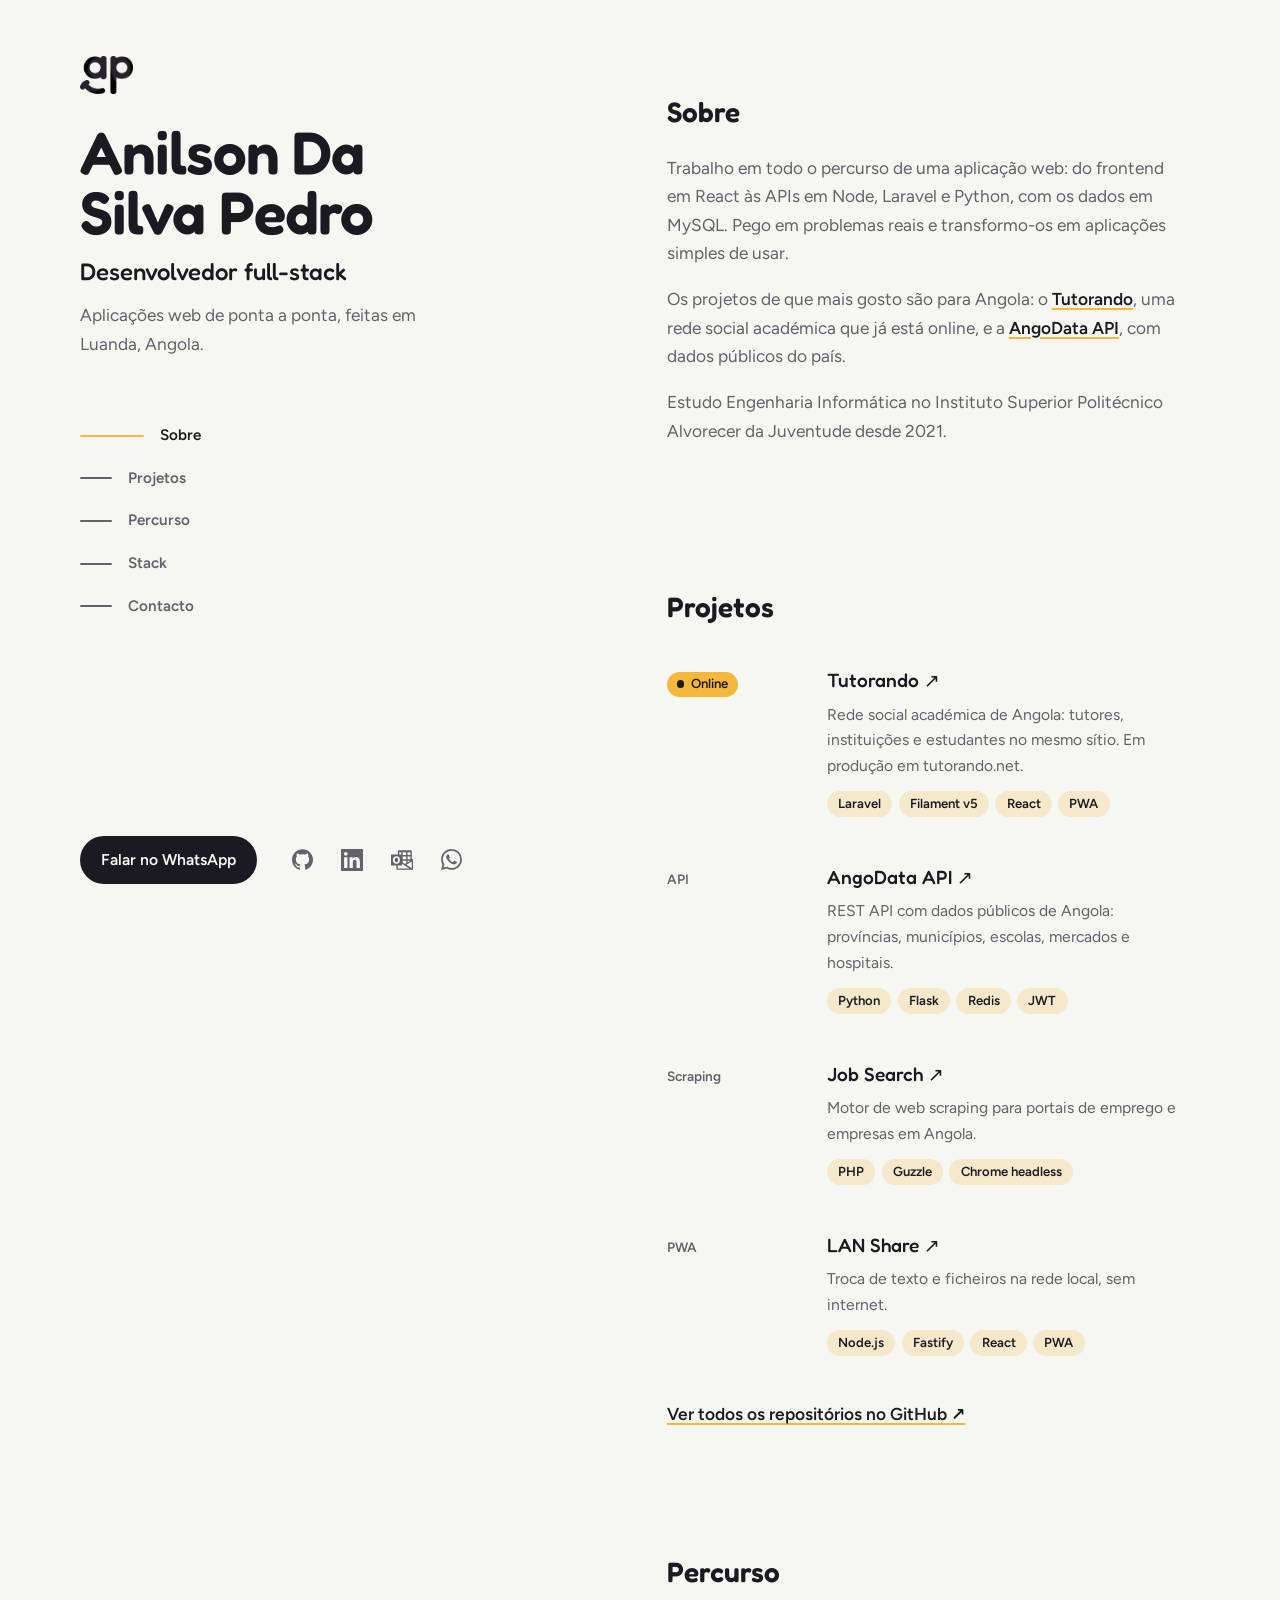
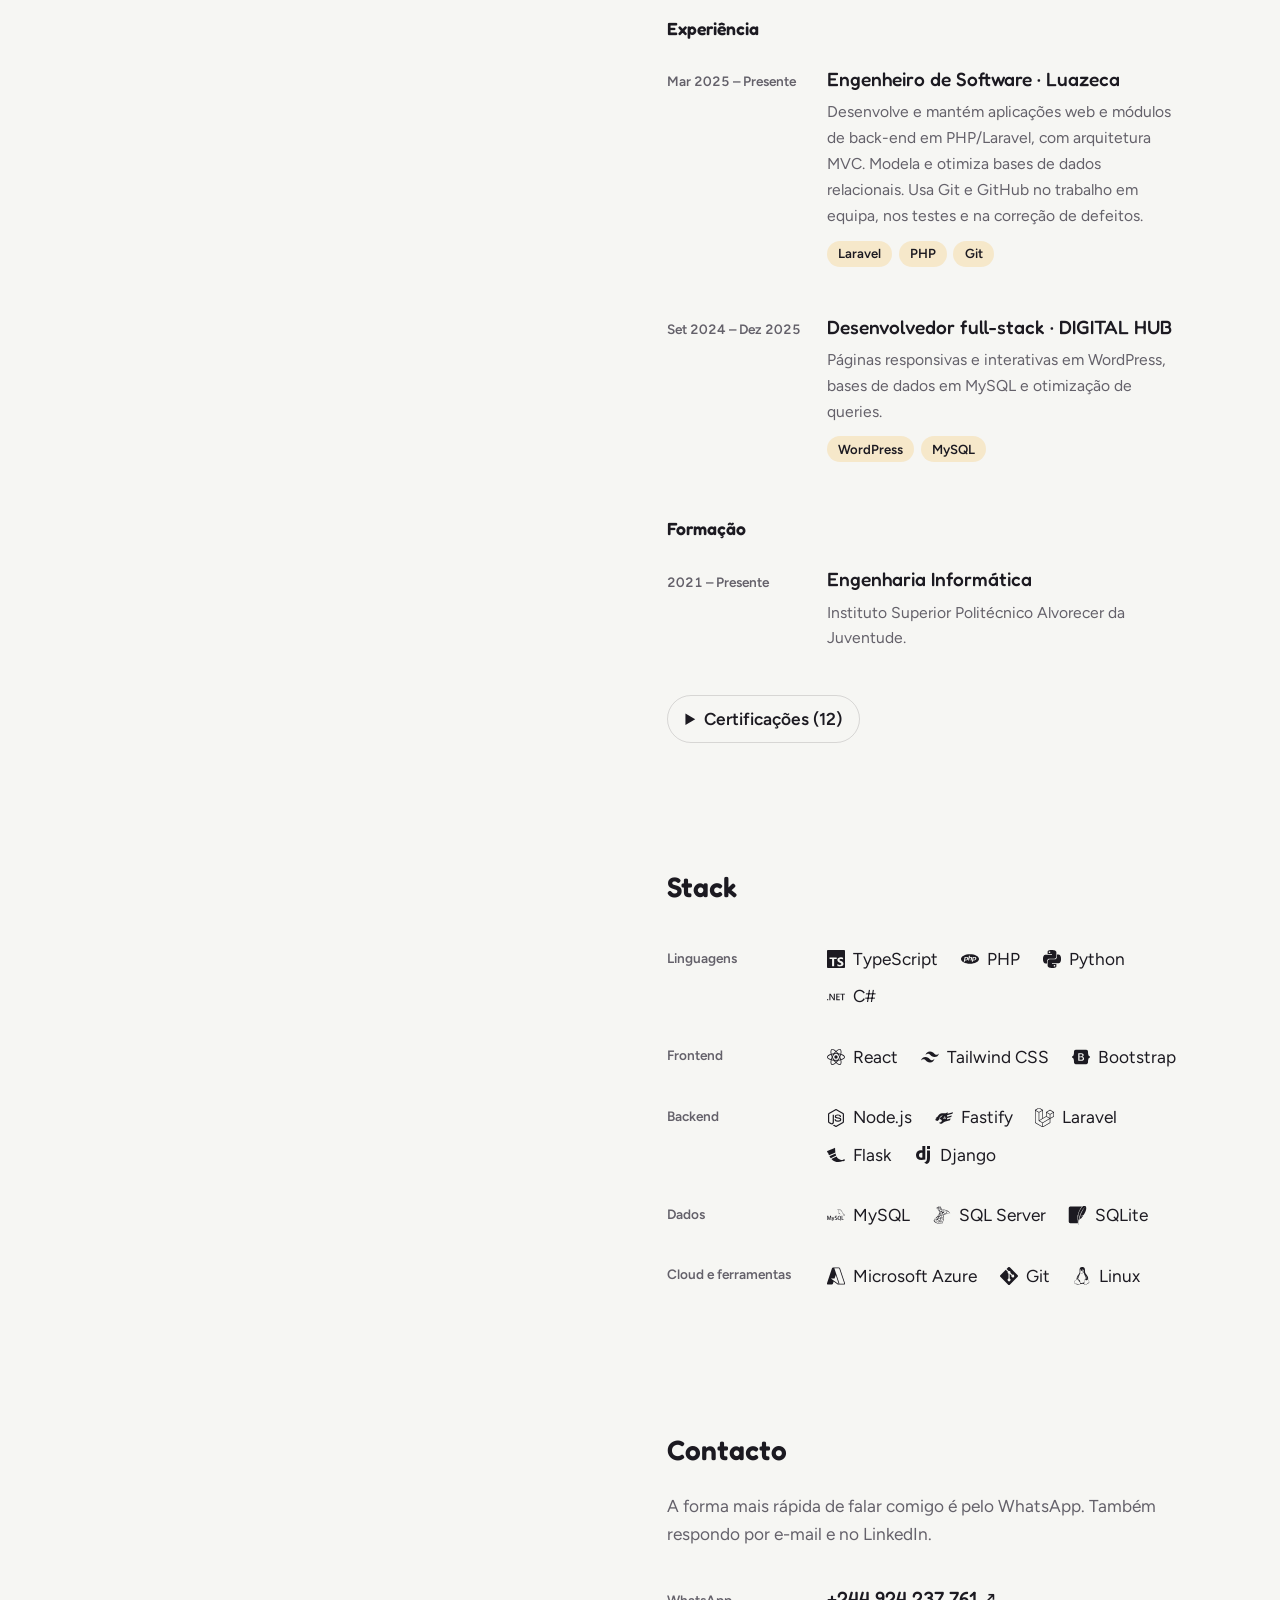
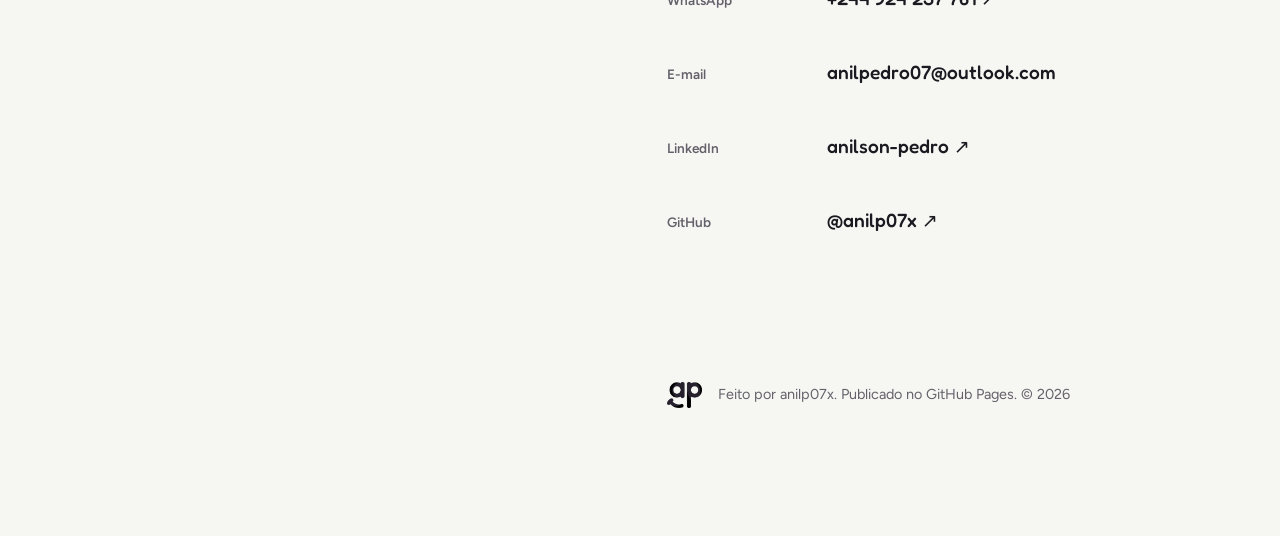
==== commit b0ece6ca: "Rodape: feito por anilp07x Co-Authored-By: Claude Opus 5.5 <noreply@anthropic.com>" ====
--- a/index.html
+++ b/index.html
@@ -359,7 +359,7 @@
 
       <footer class="foot">
         <img class="foot__mark" src="logo.png" alt="" width="505" height="367">
-        <p>Feito à mão em HTML, CSS e JavaScript, com Fredoka e Figtree. Publicado no GitHub Pages. © <span id="year">2026</span></p>
+        <p>Feito por anilp07x. Publicado no GitHub Pages. © <span id="year">2026</span></p>
       </footer>
     </main>
   </div>
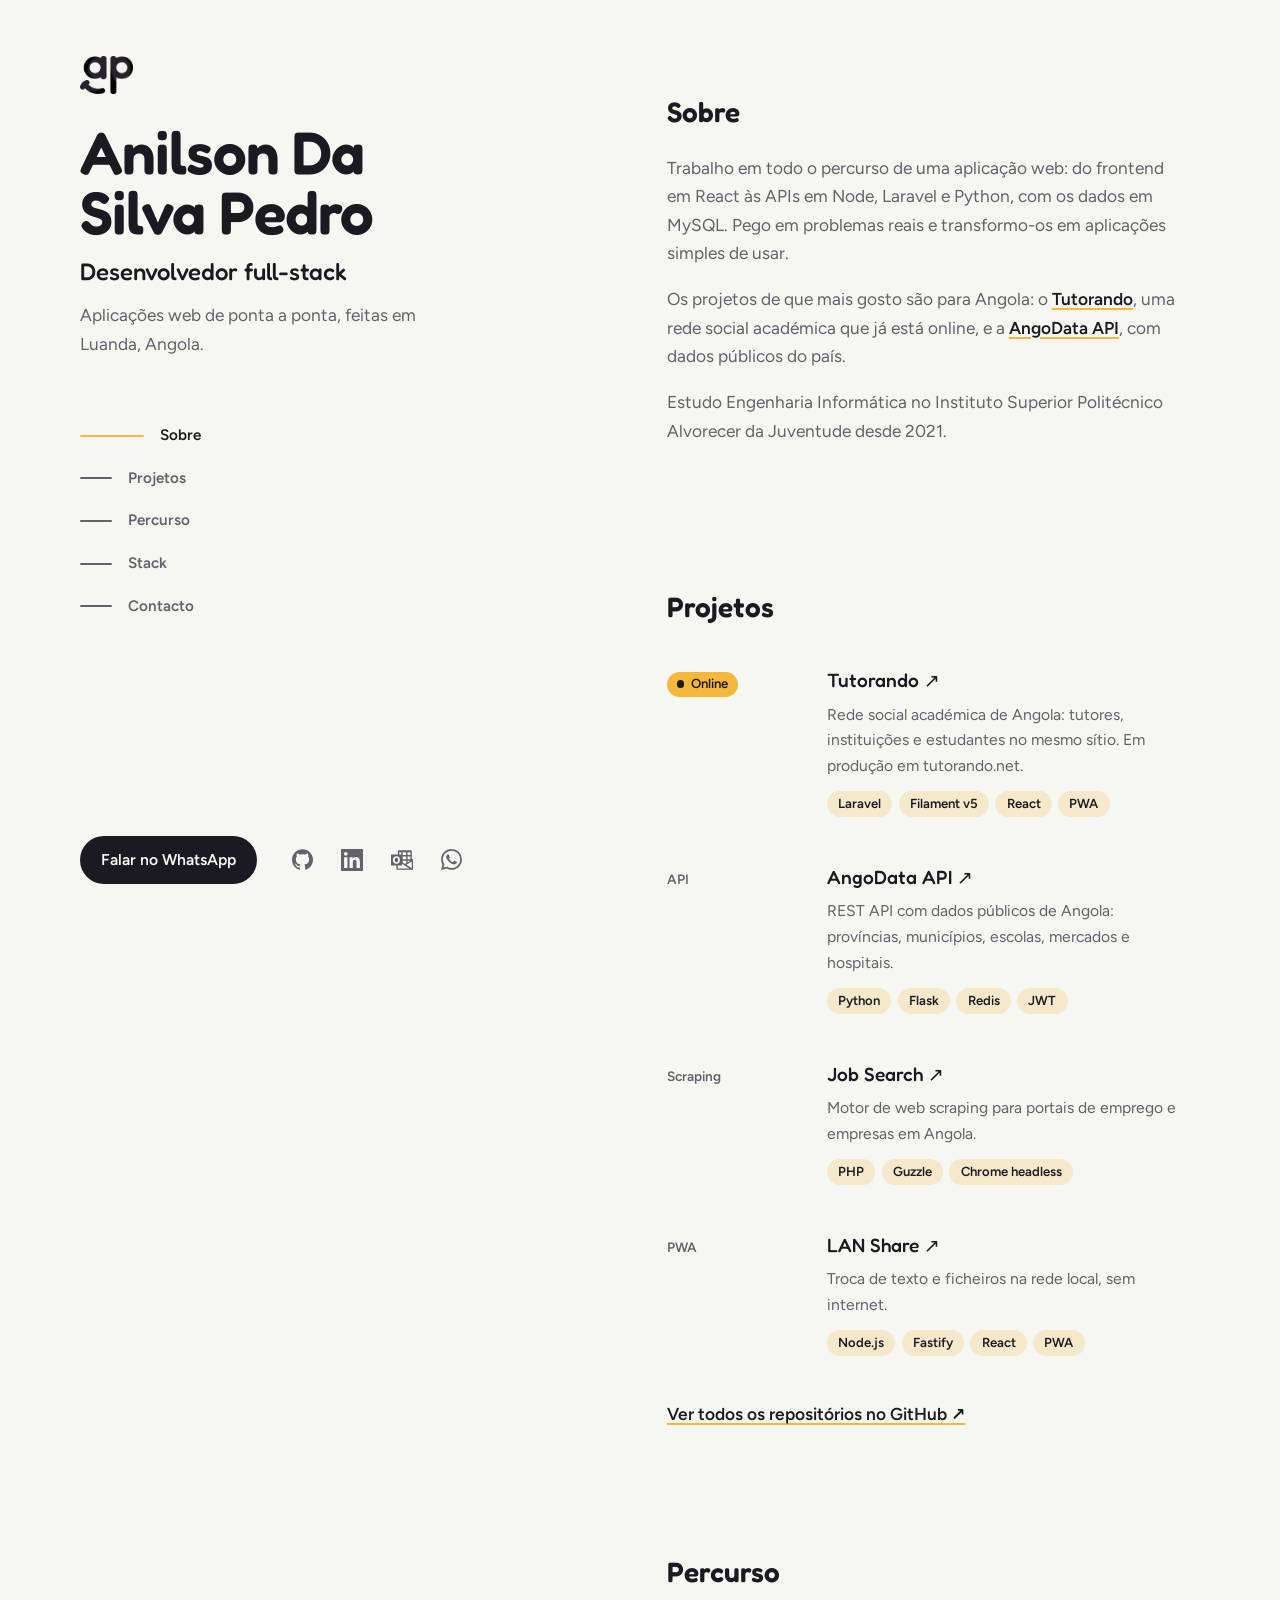
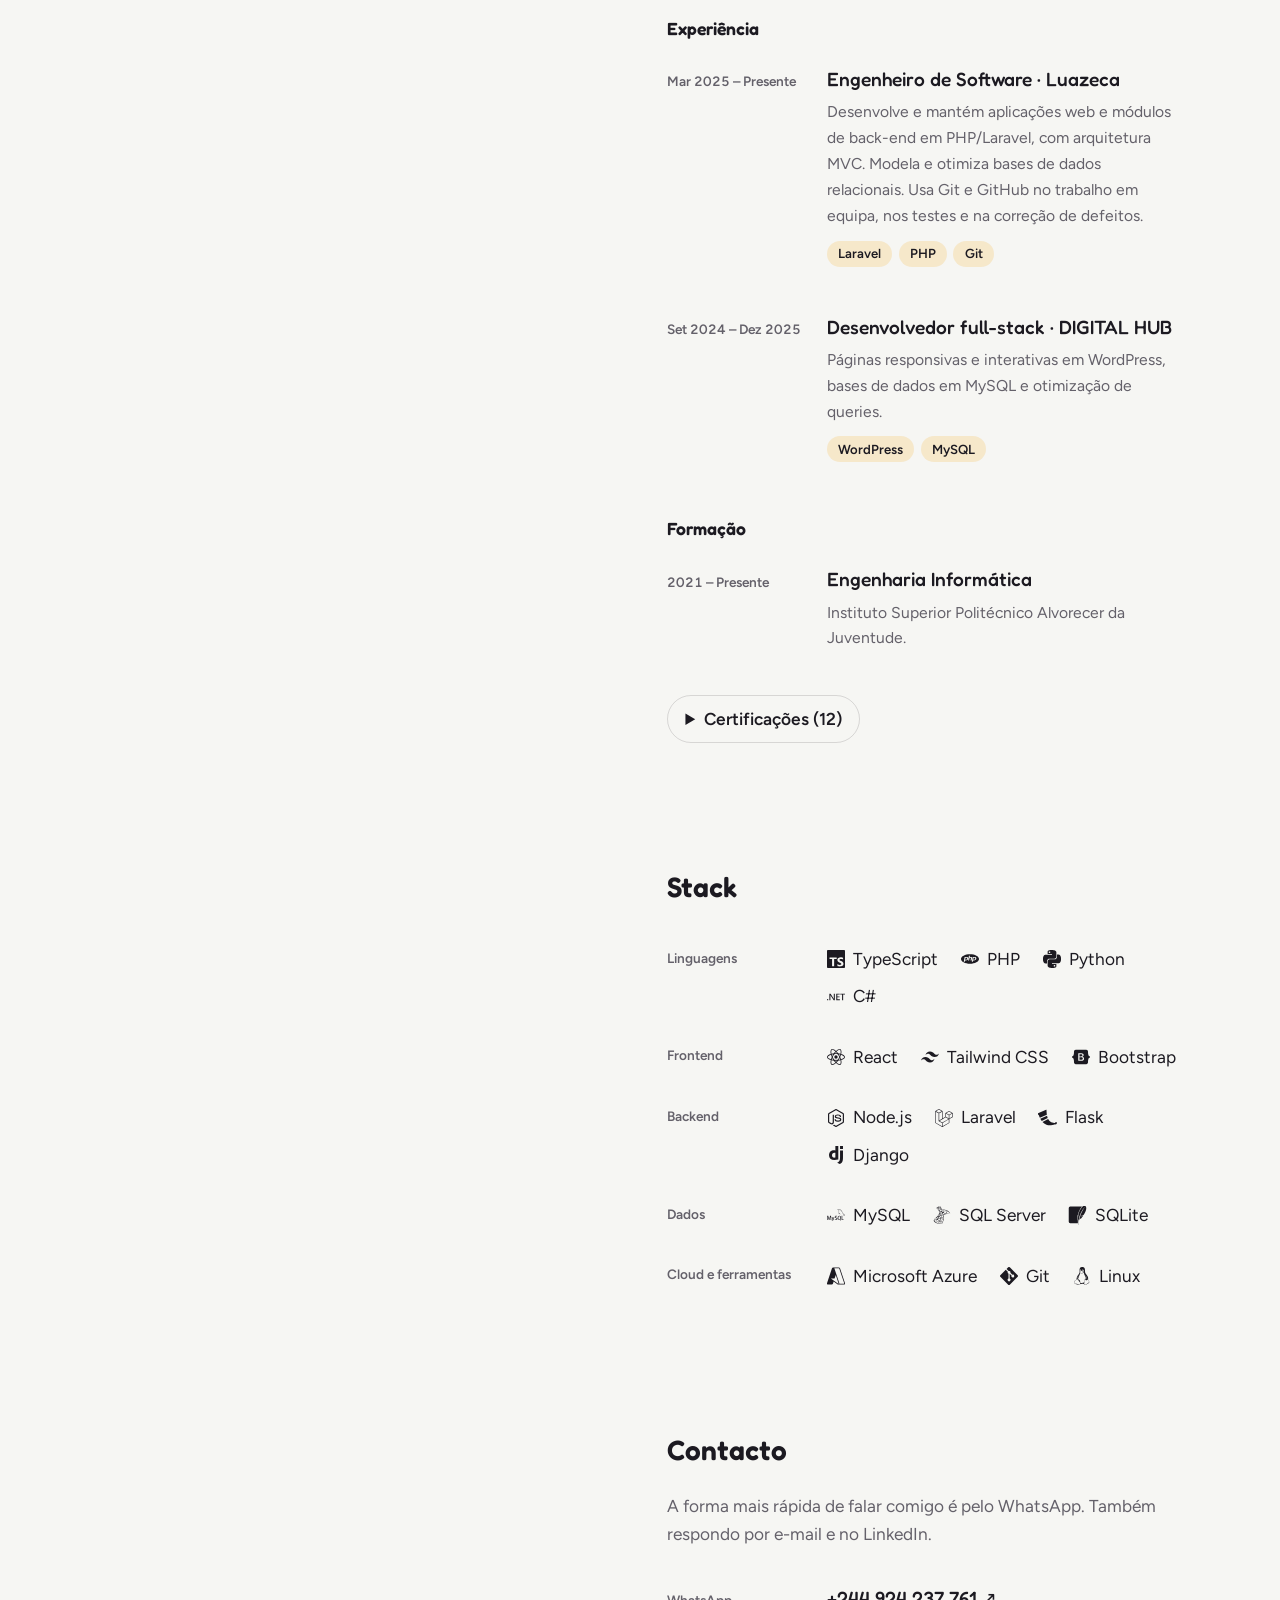
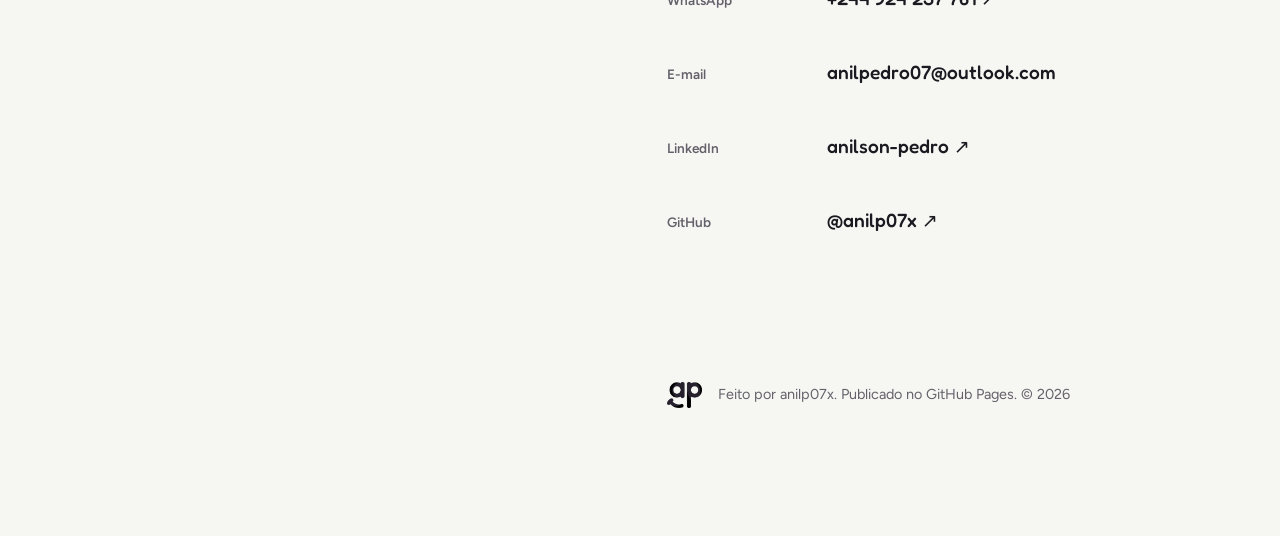
==== commit 73e0c8ea: "Stack: Fastify removido Co-Authored-By: Claude Opus 5.5 <noreply@anthropic.com>" ====
--- a/index.html
+++ b/index.html
@@ -86,7 +86,7 @@
         "worksFor": { "@type": "Organization", "name": "Luazeca" },
         "alumniOf": { "@type": "CollegeOrUniversity", "name": "Instituto Superior Politécnico Alvorecer da Juventude" },
         "sameAs": ["https://github.com/anilp07x", "https://www.linkedin.com/in/anilson-pedro"],
-        "knowsAbout": ["Laravel", "Filament", "PHP", "React", "TypeScript", "Node.js", "Fastify", "Python", "Flask", "Django", "MySQL", "Tailwind CSS", "C#", "PWA"]
+        "knowsAbout": ["Laravel", "Filament", "PHP", "React", "TypeScript", "Node.js", "Python", "Flask", "Django", "MySQL", "Tailwind CSS", "C#", "PWA"]
       }
     ]
   }
@@ -296,7 +296,6 @@
             <dd>
               <ul class="tech">
                 <li><span class="icon icon--nodejs" aria-hidden="true"></span>Node.js</li>
-                <li><span class="icon icon--fastify" aria-hidden="true"></span>Fastify</li>
                 <li><span class="icon icon--laravel" aria-hidden="true"></span>Laravel</li>
                 <li><span class="icon icon--flask" aria-hidden="true"></span>Flask</li>
                 <li><span class="icon icon--django" aria-hidden="true"></span>Django</li>
--- a/assets/css/style.css
+++ b/assets/css/style.css
@@ -584,7 +584,6 @@
 .icon--csharp            { --icon: url("data:image/svg+xml,%3Csvg xmlns='http://www.w3.org/2000/svg' viewBox='0 0 24 24'%3E%3Cpath d='M24 8.77h-2.468v7.565h-1.425V8.77h-2.462V7.53H24zm-6.852 7.565h-4.821V7.53h4.63v1.24h-3.205v2.494h2.953v1.234h-2.953v2.604h3.396zm-6.708 0H8.882L4.78 9.863a2.896 2.896 0 0 1-.258-.51h-.036c.032.189.048.592.048 1.21v5.772H3.157V7.53h1.659l3.965 6.32c.167.261.275.442.323.54h.024c-.04-.233-.06-.629-.06-1.185V7.529h1.372zm-8.703-.693a.868.829 0 0 1-.869.829.868.829 0 0 1-.868-.83.868.829 0 0 1 .868-.828.868.829 0 0 1 .869.829Z'/%3E%3C/svg%3E"); }
 .icon--datacamp          { --icon: url("data:image/svg+xml,%3Csvg xmlns='http://www.w3.org/2000/svg' viewBox='0 0 24 24'%3E%3Cpath d='M12.946 18.151v-5.239L21.209 8.2 19.2 7.048l-6.254 3.567V5.36c0-.356-.192-.689-.5-.866L4.922.177a1.434 1.434 0 0 0-1.455.044 1.438 1.438 0 0 0-.676 1.224v14.777A1.44 1.44 0 0 0 4.92 17.49l6.032-3.44v4.683a1 1 0 0 0 .504.867l7.73 4.4 2.01-1.152-8.25-4.697zM10.953 5.938v5.814L4.785 15.27V2.4l6.168 3.539v-.001z'/%3E%3C/svg%3E"); }
 .icon--django            { --icon: url("data:image/svg+xml,%3Csvg xmlns='http://www.w3.org/2000/svg' viewBox='0 0 24 24'%3E%3Cpath d='M11.146 0h3.924v18.166c-2.013.382-3.491.535-5.096.535-4.791 0-7.288-2.166-7.288-6.32 0-4.002 2.65-6.6 6.753-6.6.637 0 1.121.05 1.707.203zm0 9.143a3.894 3.894 0 00-1.325-.204c-1.988 0-3.134 1.223-3.134 3.365 0 2.09 1.096 3.236 3.109 3.236.433 0 .79-.025 1.35-.102V9.142zM21.314 6.06v9.098c0 3.134-.229 4.638-.917 5.937-.637 1.249-1.478 2.039-3.211 2.905l-3.644-1.733c1.733-.815 2.574-1.53 3.109-2.625.561-1.121.739-2.421.739-5.835V6.059h3.924zM17.39.021h3.924v4.026H17.39z'/%3E%3C/svg%3E"); }
-.icon--fastify           { --icon: url("data:image/svg+xml,%3Csvg xmlns='http://www.w3.org/2000/svg' viewBox='0 0 24 24'%3E%3Cpath d='M23.245 6.49L24 4.533l-.031-.121-7.473 1.967c.797-1.153.523-2.078.523-2.078s-2.387 1.524-4.193 1.485c-1.804-.04-2.387-.52-5.155.362-2.768.882-3.551 3.59-4.351 4.173-.804.583-3.32 2.477-3.32 2.477l.006.034 2.27-.724s-.622.585-1.945 2.37l-.062-.057.002.011s1.064 1.626 2.107 1.324a2.14 2.14 0 0 0 .353-.147c.419.234.967.463 1.572.525 0 0-.41-.475-.752-1.017l.238-.154.865.318-.096-.812c.003-.003.006-.003.008-.006l.849.311-.105-.738a5.65 5.65 0 0 1 .322-.158l.885-3.345 3.662-2.497-.291.733c-.741 1.826-2.135 2.256-2.135 2.256l-.582.22c-.433.512-.614.637-.764 2.353.348-.088.682-.107.984-.028 1.564.421 2.107 2.307 1.685 2.827-.104.13-.356.354-.673.617H7.77l-.008.514-.065.051h-.645l-.009.504-.17.127c-.607.011-1.373-.518-1.373-.518 0 .481.401 1.225.401 1.225l.07-.034-.061.045s1.625 1.083 2.646.681c.91-.356 3.263-2.213 5.296-3.093l6.15-1.62.811-2.1-4.688 1.235v-1.889l5.5-1.448.811-2.1-6.31 1.662V8.367zm-11.163 4l1.459-.384.02.074-.455 1.179-1.513.398zm.503 2.526l-1.512.398.489-1.266 1.459-.385.02.074zm1.971-.424l-1.513.398.49-1.266 1.459-.385.02.073Z'/%3E%3C/svg%3E"); }
 .icon--flask             { --icon: url("data:image/svg+xml,%3Csvg xmlns='http://www.w3.org/2000/svg' viewBox='0 0 24 24'%3E%3Cpath d='M10.773 2.878c-.013 1.434.322 4.624.445 5.734l-8.558 3.83c-.56-.959-.98-2.304-1.237-3.38l-.06.027c-.205.09-.406.053-.494-.088l-.011-.018-.82-1.506c-.058-.105-.05-.252.024-.392a.78.78 0 0 1 .358-.331l9.824-4.207c.146-.064.299-.063.4.004.106.062.127.128.13.327Zm.68 7c.523 1.97.675 2.412.832 2.818l-7.263 3.7a19.35 19.35 0 0 1-1.81-2.83l8.24-3.689Zm12.432 8.786h.003c.283.402-.047.657-.153.698l-.947.37c.037.125.035.319-.217.414l-.736.287c-.229.09-.398-.059-.42-.2l-.025-.125c-4.427 1.784-7.94 1.685-10.696.647-1.981-.745-3.576-1.983-4.846-3.379l6.948-3.54c.721 1.431 1.586 2.454 2.509 3.178 2.086 1.638 4.415 1.712 5.793 1.563l-.047-.233c-.015-.077.007-.135.086-.165l.734-.288a.302.302 0 0 1 .342.086l.748-.288a.306.306 0 0 1 .341.086l.583.89Z'/%3E%3C/svg%3E"); }
 .icon--freecodecamp      { --icon: url("data:image/svg+xml,%3Csvg xmlns='http://www.w3.org/2000/svg' viewBox='0 0 24 24'%3E%3Cpath d='M19.885 3.906a.621.621 0 00-.354.12c-.08.08-.161.196-.161.313 0 .2.236.474.673.923 1.822 1.754 2.738 3.903 2.732 6.494-.007 2.867-.97 5.17-2.844 6.954-.394.353-.556.63-.557.867 0 .116.08.237.16.353.076.08.237.162.353.162.434 0 1.04-.512 1.833-1.509 1.542-1.89 2.24-3.978 2.279-6.824.036-2.847-.857-4.777-2.603-6.77-.63-.712-1.153-1.082-1.511-1.083zm-15.769.002c-.358 0-.882.37-1.51 1.083C.858 6.984-.035 8.914.001 11.761c.04 2.846.737 4.933 2.28 6.824.791.997 1.398 1.51 1.832 1.509a.573.573 0 00.352-.162c.08-.116.16-.237.16-.353 0-.237-.162-.514-.556-.866-1.873-1.785-2.837-4.087-2.844-6.955-.006-2.591.91-4.74 2.732-6.494.437-.449.674-.722.673-.923 0-.117-.08-.233-.161-.313a.621.621 0 00-.354-.12zm7.056.895s.655 2.081-2.649 6.727c-3.156 4.433 1.045 7.15 1.432 7.386-.281-.18-2.001-1.5.402-5.423.466-.77 1.076-1.47 1.834-3.041 0 0 .67.946.32 2.998-.523 3.101 2.271 2.214 2.314 2.257.976 1.15-.808 3.17-.917 3.233-.108.061 5.096-3.13 1.399-7.935-.253.253-.582 1.442-1.267 1.266-.684-.174 2.125-3.494-2.868-7.468zM9.955 18.916c.023.016.038.024.038.024l-.038-.024z'/%3E%3C/svg%3E"); }
 .icon--git               { --icon: url("data:image/svg+xml,%3Csvg xmlns='http://www.w3.org/2000/svg' viewBox='0 0 24 24'%3E%3Cpath d='M13.09 23.549a1.54 1.54 0 0 1-2.18 0L.451 13.089a1.54 1.54 0 0 1 0-2.179l7.191-7.19 2.733 2.733a1.85 1.85 0 0 0 .964 2.326v6.66a1.849 1.849 0 1 0 1.54 0V8.957l2.508 2.508a1.85 1.85 0 1 0 1.09-1.09l-2.634-2.634a1.85 1.85 0 0 0-2.378-2.377L8.73 2.63 10.91.451a1.54 1.54 0 0 1 2.179 0l10.459 10.46a1.54 1.54 0 0 1 0 2.179z'/%3E%3C/svg%3E"); }
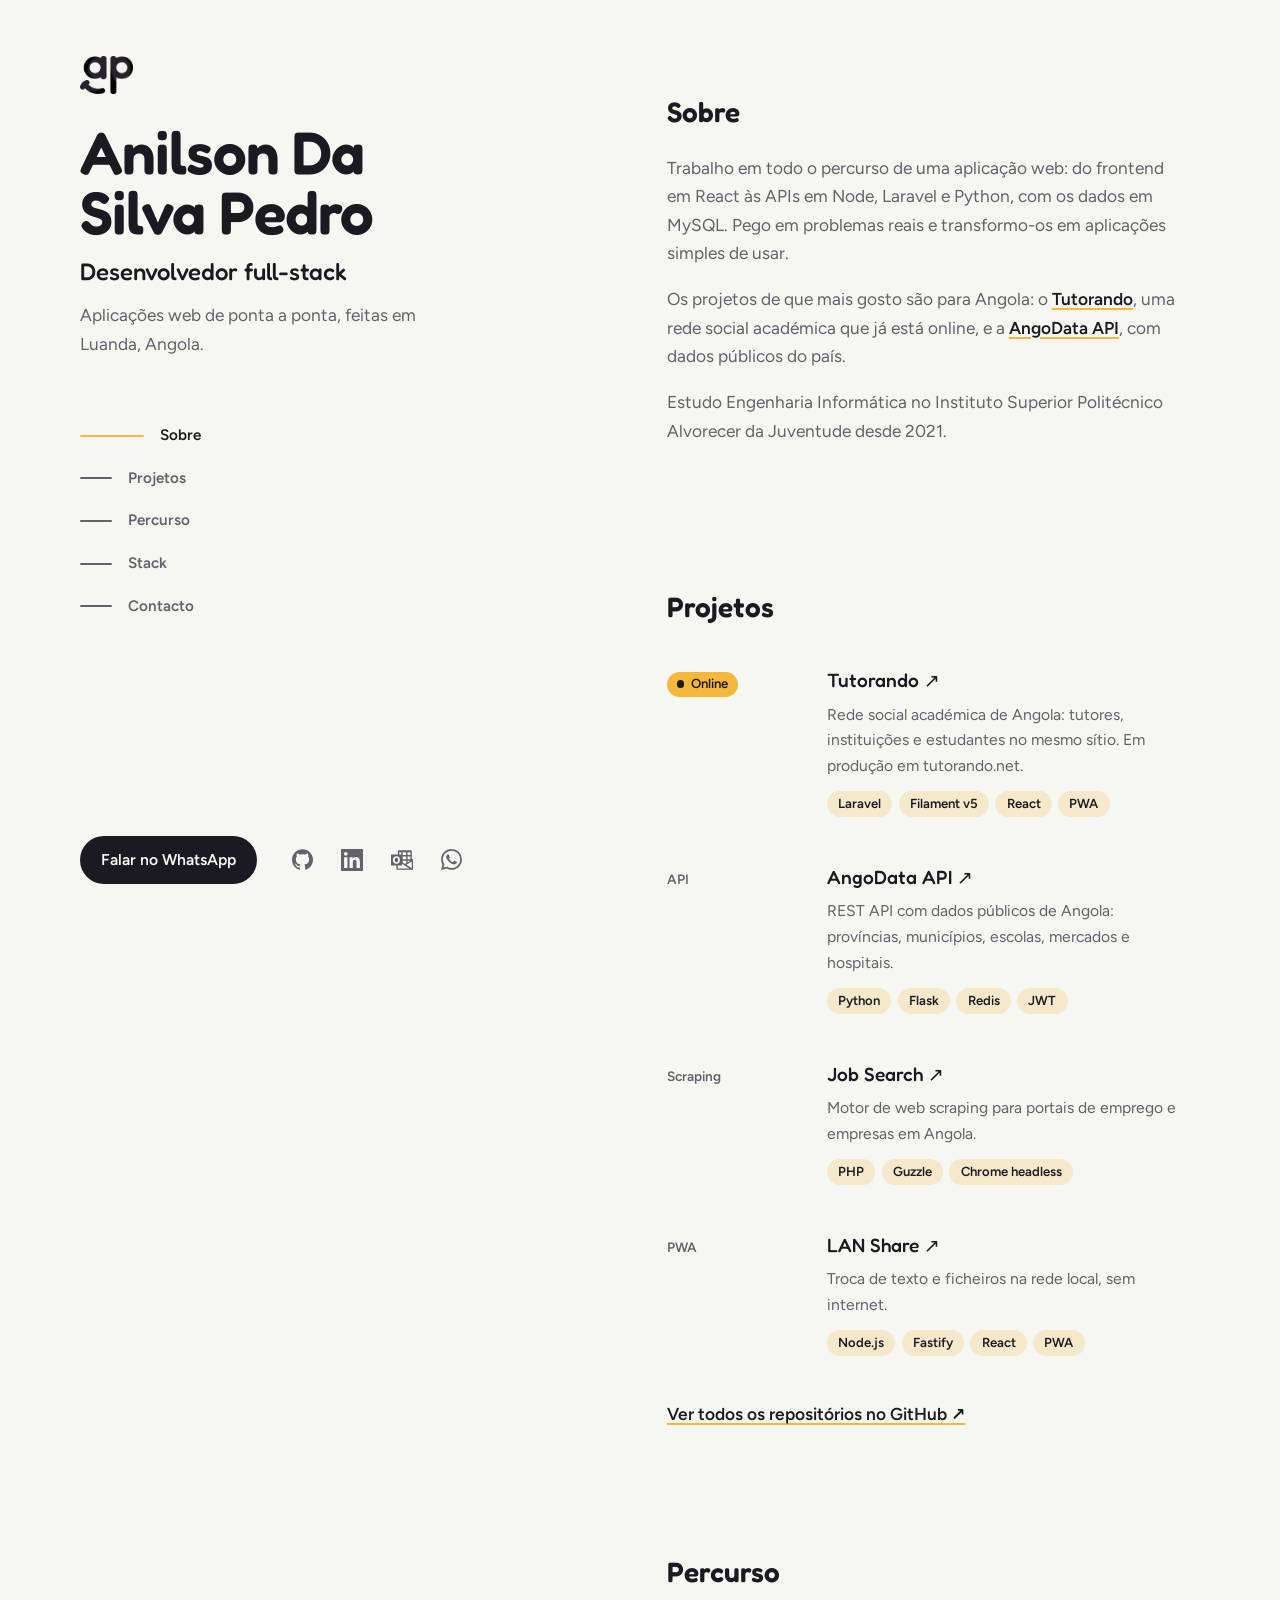
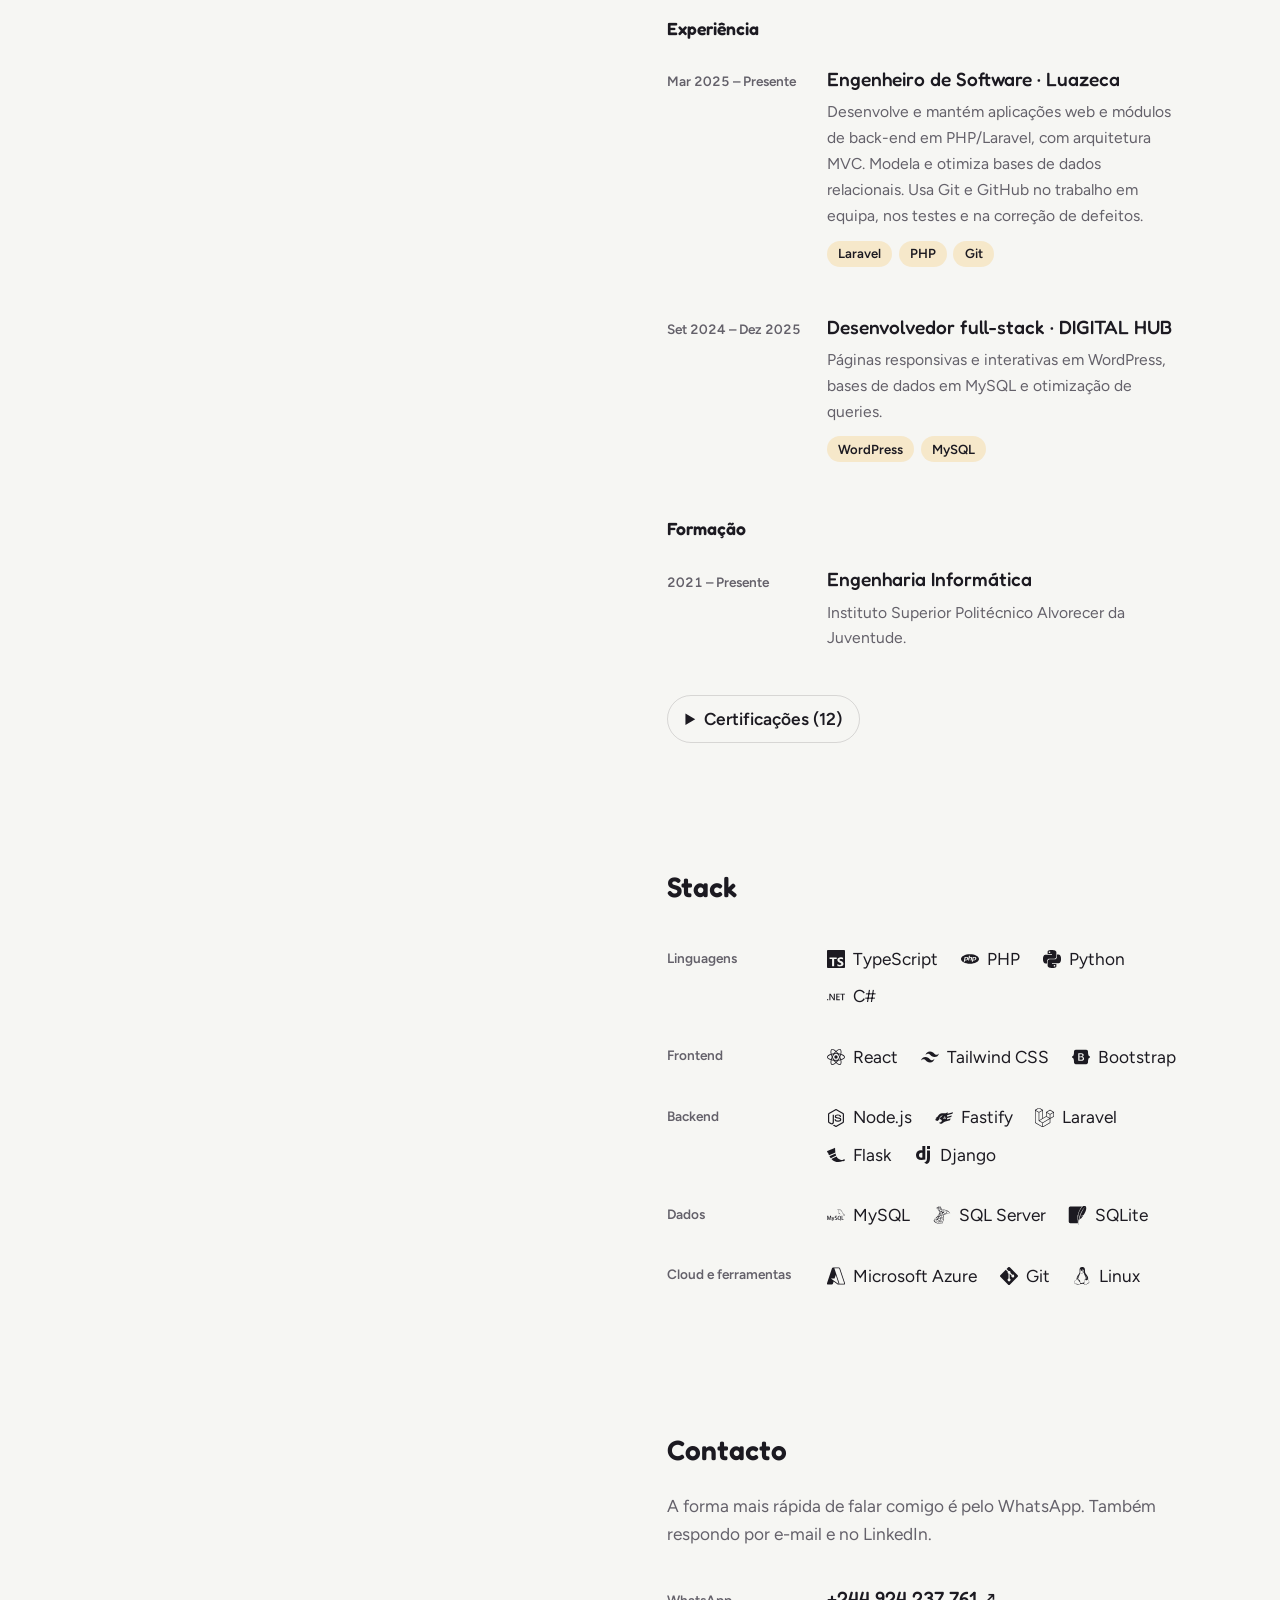
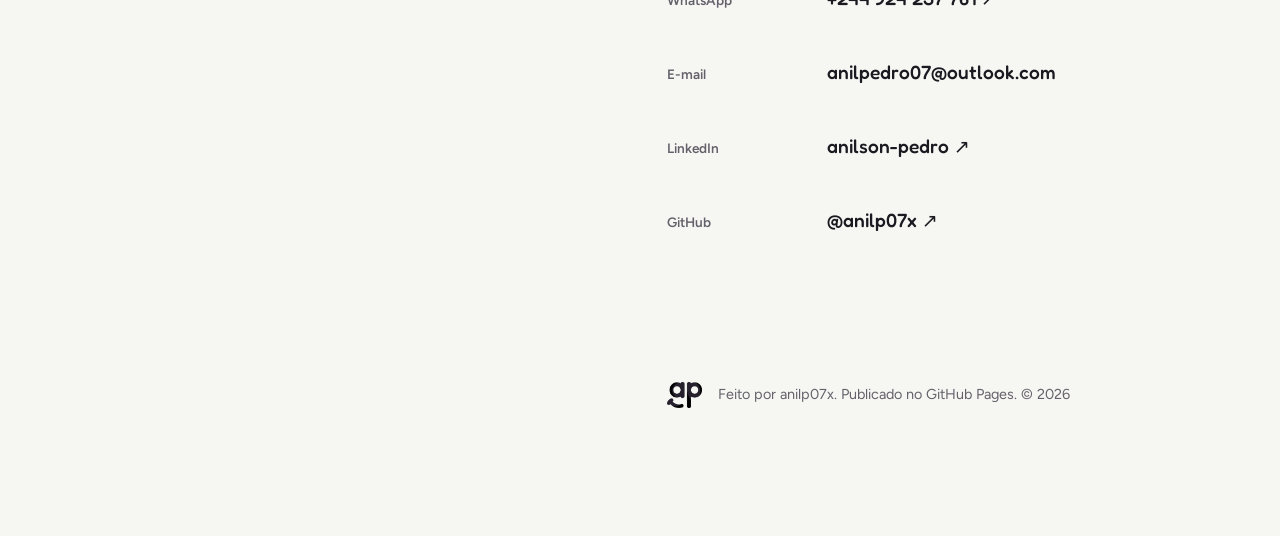
==== commit 152d4a10: "Stack: Fastify de volta Co-Authored-By: Claude Opus 5.5 <noreply@anthropic.com>" ====
--- a/index.html
+++ b/index.html
@@ -86,7 +86,7 @@
         "worksFor": { "@type": "Organization", "name": "Luazeca" },
         "alumniOf": { "@type": "CollegeOrUniversity", "name": "Instituto Superior Politécnico Alvorecer da Juventude" },
         "sameAs": ["https://github.com/anilp07x", "https://www.linkedin.com/in/anilson-pedro"],
-        "knowsAbout": ["Laravel", "Filament", "PHP", "React", "TypeScript", "Node.js", "Python", "Flask", "Django", "MySQL", "Tailwind CSS", "C#", "PWA"]
+        "knowsAbout": ["Laravel", "Filament", "PHP", "React", "TypeScript", "Node.js", "Fastify", "Python", "Flask", "Django", "MySQL", "Tailwind CSS", "C#", "PWA"]
       }
     ]
   }
@@ -296,6 +296,7 @@
             <dd>
               <ul class="tech">
                 <li><span class="icon icon--nodejs" aria-hidden="true"></span>Node.js</li>
+                <li><span class="icon icon--fastify" aria-hidden="true"></span>Fastify</li>
                 <li><span class="icon icon--laravel" aria-hidden="true"></span>Laravel</li>
                 <li><span class="icon icon--flask" aria-hidden="true"></span>Flask</li>
                 <li><span class="icon icon--django" aria-hidden="true"></span>Django</li>
--- a/assets/css/style.css
+++ b/assets/css/style.css
@@ -584,6 +584,7 @@
 .icon--csharp            { --icon: url("data:image/svg+xml,%3Csvg xmlns='http://www.w3.org/2000/svg' viewBox='0 0 24 24'%3E%3Cpath d='M24 8.77h-2.468v7.565h-1.425V8.77h-2.462V7.53H24zm-6.852 7.565h-4.821V7.53h4.63v1.24h-3.205v2.494h2.953v1.234h-2.953v2.604h3.396zm-6.708 0H8.882L4.78 9.863a2.896 2.896 0 0 1-.258-.51h-.036c.032.189.048.592.048 1.21v5.772H3.157V7.53h1.659l3.965 6.32c.167.261.275.442.323.54h.024c-.04-.233-.06-.629-.06-1.185V7.529h1.372zm-8.703-.693a.868.829 0 0 1-.869.829.868.829 0 0 1-.868-.83.868.829 0 0 1 .868-.828.868.829 0 0 1 .869.829Z'/%3E%3C/svg%3E"); }
 .icon--datacamp          { --icon: url("data:image/svg+xml,%3Csvg xmlns='http://www.w3.org/2000/svg' viewBox='0 0 24 24'%3E%3Cpath d='M12.946 18.151v-5.239L21.209 8.2 19.2 7.048l-6.254 3.567V5.36c0-.356-.192-.689-.5-.866L4.922.177a1.434 1.434 0 0 0-1.455.044 1.438 1.438 0 0 0-.676 1.224v14.777A1.44 1.44 0 0 0 4.92 17.49l6.032-3.44v4.683a1 1 0 0 0 .504.867l7.73 4.4 2.01-1.152-8.25-4.697zM10.953 5.938v5.814L4.785 15.27V2.4l6.168 3.539v-.001z'/%3E%3C/svg%3E"); }
 .icon--django            { --icon: url("data:image/svg+xml,%3Csvg xmlns='http://www.w3.org/2000/svg' viewBox='0 0 24 24'%3E%3Cpath d='M11.146 0h3.924v18.166c-2.013.382-3.491.535-5.096.535-4.791 0-7.288-2.166-7.288-6.32 0-4.002 2.65-6.6 6.753-6.6.637 0 1.121.05 1.707.203zm0 9.143a3.894 3.894 0 00-1.325-.204c-1.988 0-3.134 1.223-3.134 3.365 0 2.09 1.096 3.236 3.109 3.236.433 0 .79-.025 1.35-.102V9.142zM21.314 6.06v9.098c0 3.134-.229 4.638-.917 5.937-.637 1.249-1.478 2.039-3.211 2.905l-3.644-1.733c1.733-.815 2.574-1.53 3.109-2.625.561-1.121.739-2.421.739-5.835V6.059h3.924zM17.39.021h3.924v4.026H17.39z'/%3E%3C/svg%3E"); }
+.icon--fastify           { --icon: url("data:image/svg+xml,%3Csvg xmlns='http://www.w3.org/2000/svg' viewBox='0 0 24 24'%3E%3Cpath d='M23.245 6.49L24 4.533l-.031-.121-7.473 1.967c.797-1.153.523-2.078.523-2.078s-2.387 1.524-4.193 1.485c-1.804-.04-2.387-.52-5.155.362-2.768.882-3.551 3.59-4.351 4.173-.804.583-3.32 2.477-3.32 2.477l.006.034 2.27-.724s-.622.585-1.945 2.37l-.062-.057.002.011s1.064 1.626 2.107 1.324a2.14 2.14 0 0 0 .353-.147c.419.234.967.463 1.572.525 0 0-.41-.475-.752-1.017l.238-.154.865.318-.096-.812c.003-.003.006-.003.008-.006l.849.311-.105-.738a5.65 5.65 0 0 1 .322-.158l.885-3.345 3.662-2.497-.291.733c-.741 1.826-2.135 2.256-2.135 2.256l-.582.22c-.433.512-.614.637-.764 2.353.348-.088.682-.107.984-.028 1.564.421 2.107 2.307 1.685 2.827-.104.13-.356.354-.673.617H7.77l-.008.514-.065.051h-.645l-.009.504-.17.127c-.607.011-1.373-.518-1.373-.518 0 .481.401 1.225.401 1.225l.07-.034-.061.045s1.625 1.083 2.646.681c.91-.356 3.263-2.213 5.296-3.093l6.15-1.62.811-2.1-4.688 1.235v-1.889l5.5-1.448.811-2.1-6.31 1.662V8.367zm-11.163 4l1.459-.384.02.074-.455 1.179-1.513.398zm.503 2.526l-1.512.398.489-1.266 1.459-.385.02.074zm1.971-.424l-1.513.398.49-1.266 1.459-.385.02.073Z'/%3E%3C/svg%3E"); }
 .icon--flask             { --icon: url("data:image/svg+xml,%3Csvg xmlns='http://www.w3.org/2000/svg' viewBox='0 0 24 24'%3E%3Cpath d='M10.773 2.878c-.013 1.434.322 4.624.445 5.734l-8.558 3.83c-.56-.959-.98-2.304-1.237-3.38l-.06.027c-.205.09-.406.053-.494-.088l-.011-.018-.82-1.506c-.058-.105-.05-.252.024-.392a.78.78 0 0 1 .358-.331l9.824-4.207c.146-.064.299-.063.4.004.106.062.127.128.13.327Zm.68 7c.523 1.97.675 2.412.832 2.818l-7.263 3.7a19.35 19.35 0 0 1-1.81-2.83l8.24-3.689Zm12.432 8.786h.003c.283.402-.047.657-.153.698l-.947.37c.037.125.035.319-.217.414l-.736.287c-.229.09-.398-.059-.42-.2l-.025-.125c-4.427 1.784-7.94 1.685-10.696.647-1.981-.745-3.576-1.983-4.846-3.379l6.948-3.54c.721 1.431 1.586 2.454 2.509 3.178 2.086 1.638 4.415 1.712 5.793 1.563l-.047-.233c-.015-.077.007-.135.086-.165l.734-.288a.302.302 0 0 1 .342.086l.748-.288a.306.306 0 0 1 .341.086l.583.89Z'/%3E%3C/svg%3E"); }
 .icon--freecodecamp      { --icon: url("data:image/svg+xml,%3Csvg xmlns='http://www.w3.org/2000/svg' viewBox='0 0 24 24'%3E%3Cpath d='M19.885 3.906a.621.621 0 00-.354.12c-.08.08-.161.196-.161.313 0 .2.236.474.673.923 1.822 1.754 2.738 3.903 2.732 6.494-.007 2.867-.97 5.17-2.844 6.954-.394.353-.556.63-.557.867 0 .116.08.237.16.353.076.08.237.162.353.162.434 0 1.04-.512 1.833-1.509 1.542-1.89 2.24-3.978 2.279-6.824.036-2.847-.857-4.777-2.603-6.77-.63-.712-1.153-1.082-1.511-1.083zm-15.769.002c-.358 0-.882.37-1.51 1.083C.858 6.984-.035 8.914.001 11.761c.04 2.846.737 4.933 2.28 6.824.791.997 1.398 1.51 1.832 1.509a.573.573 0 00.352-.162c.08-.116.16-.237.16-.353 0-.237-.162-.514-.556-.866-1.873-1.785-2.837-4.087-2.844-6.955-.006-2.591.91-4.74 2.732-6.494.437-.449.674-.722.673-.923 0-.117-.08-.233-.161-.313a.621.621 0 00-.354-.12zm7.056.895s.655 2.081-2.649 6.727c-3.156 4.433 1.045 7.15 1.432 7.386-.281-.18-2.001-1.5.402-5.423.466-.77 1.076-1.47 1.834-3.041 0 0 .67.946.32 2.998-.523 3.101 2.271 2.214 2.314 2.257.976 1.15-.808 3.17-.917 3.233-.108.061 5.096-3.13 1.399-7.935-.253.253-.582 1.442-1.267 1.266-.684-.174 2.125-3.494-2.868-7.468zM9.955 18.916c.023.016.038.024.038.024l-.038-.024z'/%3E%3C/svg%3E"); }
 .icon--git               { --icon: url("data:image/svg+xml,%3Csvg xmlns='http://www.w3.org/2000/svg' viewBox='0 0 24 24'%3E%3Cpath d='M13.09 23.549a1.54 1.54 0 0 1-2.18 0L.451 13.089a1.54 1.54 0 0 1 0-2.179l7.191-7.19 2.733 2.733a1.85 1.85 0 0 0 .964 2.326v6.66a1.849 1.849 0 1 0 1.54 0V8.957l2.508 2.508a1.85 1.85 0 1 0 1.09-1.09l-2.634-2.634a1.85 1.85 0 0 0-2.378-2.377L8.73 2.63 10.91.451a1.54 1.54 0 0 1 2.179 0l10.459 10.46a1.54 1.54 0 0 1 0 2.179z'/%3E%3C/svg%3E"); }
